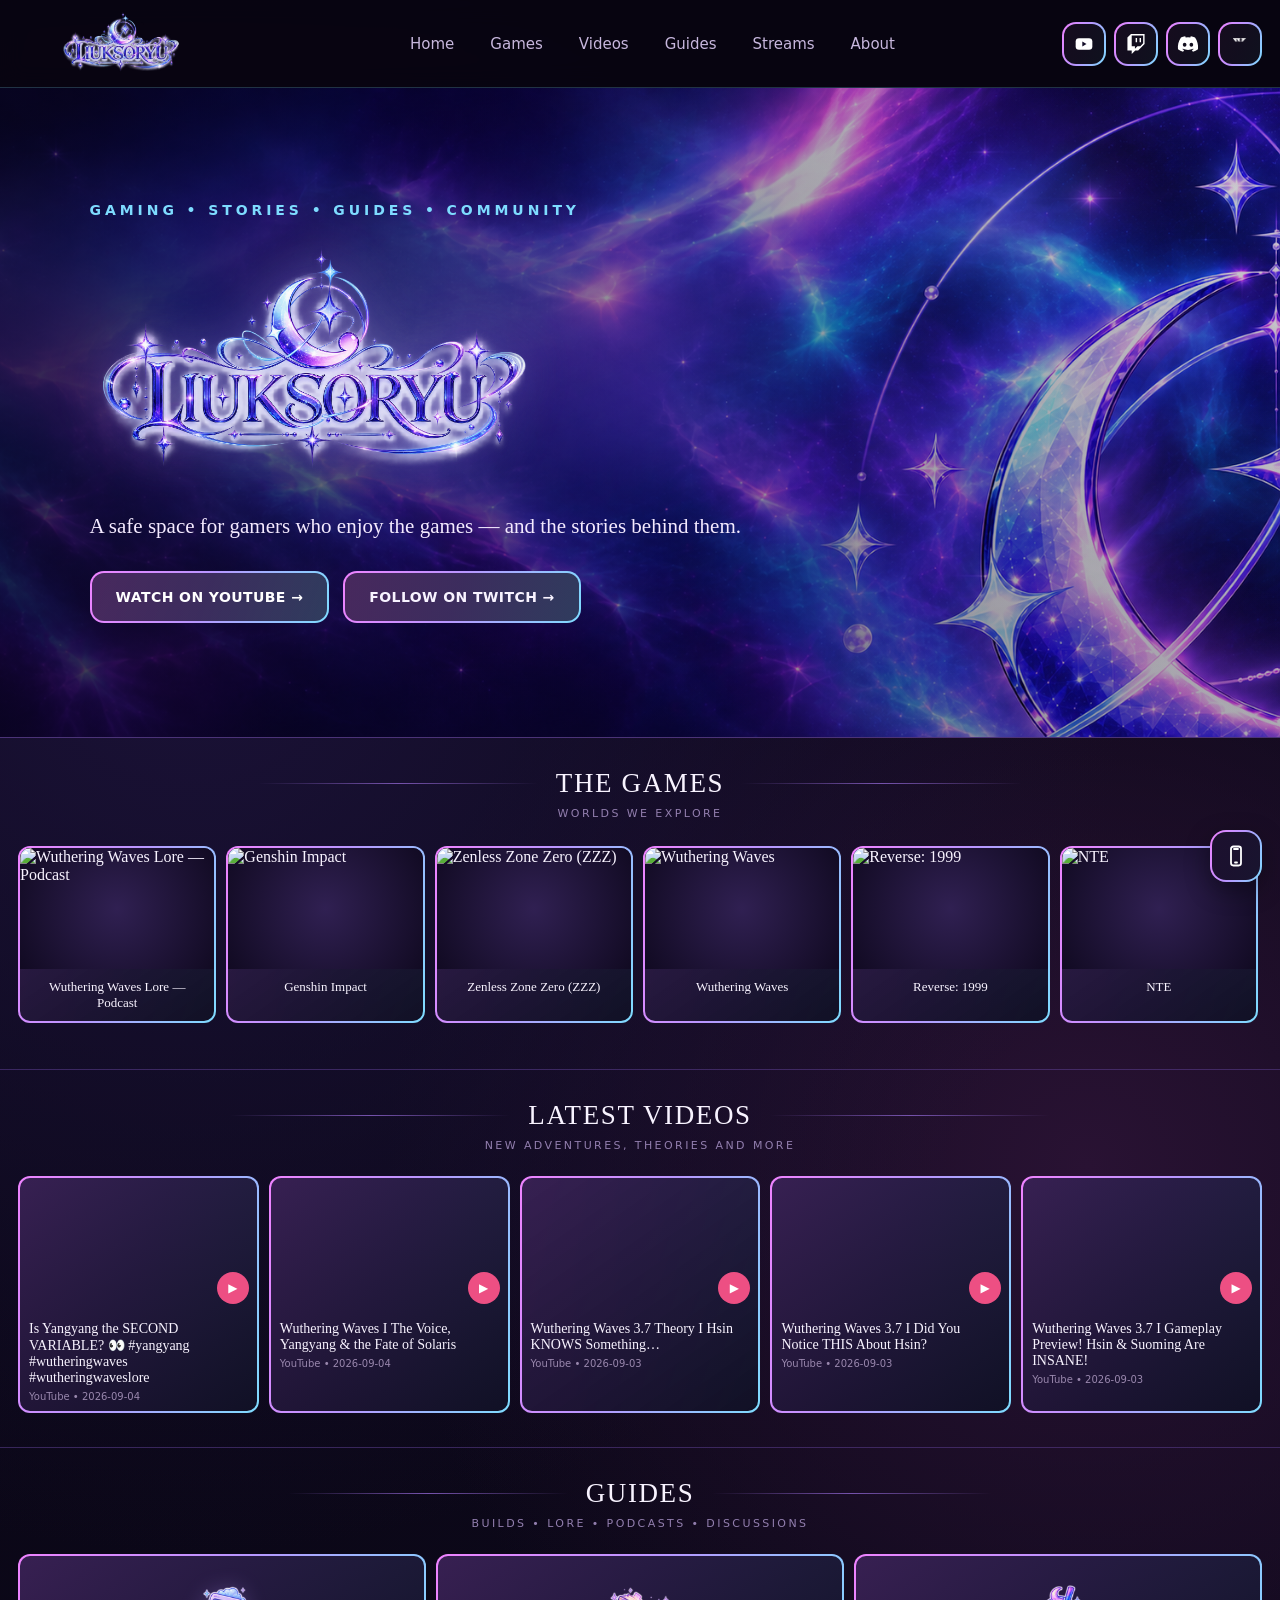
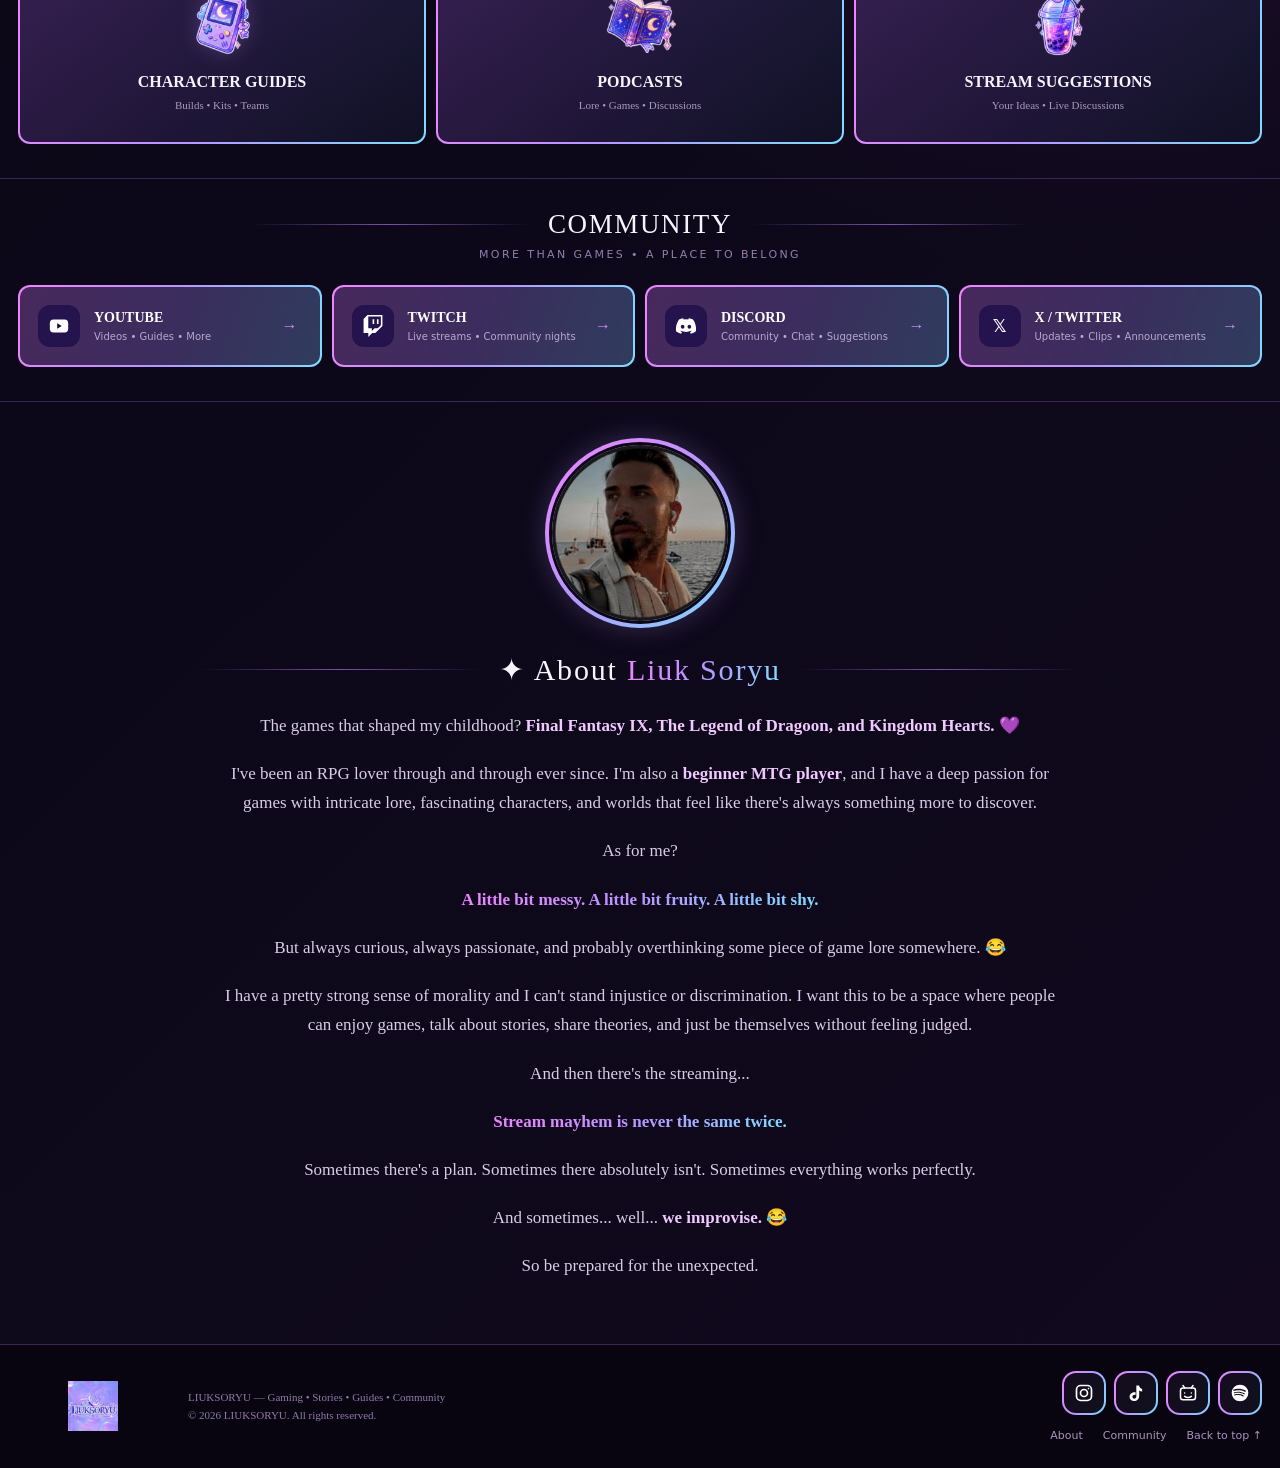
==== index.html @ 5a2317f4 "Tune branded X visual scale" ====
<!doctype html><html lang="en"><head><meta charset="utf-8"><meta name="viewport" content="width=device-width,initial-scale=1"><meta name="description" content="LIUKSORYU — Gacha games, stories, guides, theories, streams and community."><title>LIUKSORYU — Gaming • Stories • Guides • Community</title><style>:root{--bg:#090615;--panel:#130d28;--line:#5b3e91;--text:#f8f3ff;--muted:#b8a8d0;--pink:#ef83ff;--lav:#b896ff;--blue:#7edcff;--max:1460px}*{box-sizing:border-box}html{scroll-behavior:smooth}body{margin:0;background:radial-gradient(circle at 15% 20%,#1b1238 0,transparent 35%),radial-gradient(circle at 85% 38%,#291233 0,transparent 32%),linear-gradient(135deg,var(--bg),#0c0819 55%,#12091e);color:var(--text);font-family:Georgia,'Times New Roman',serif}a{color:inherit;text-decoration:none}.shell{width:min(calc(100% - 36px),var(--max));margin:auto}.topbar{height:88px;background:rgba(8,5,16,.94);border-bottom:1px solid rgba(126,220,255,.22);position:sticky;top:0;z-index:20;backdrop-filter:blur(12px)}.nav{height:88px;display:flex;align-items:center;gap:30px}.brand{display:flex;align-items:center;min-width:225px}.brand img{width:205px;height:68px;object-fit:contain;user-select:none;pointer-events:none}.links{display:flex;gap:36px;margin:auto;font:15px system-ui,sans-serif;color:#c7b7dd}.links a:hover{color:var(--pink)}.socials{display:flex;gap:8px}.social{width:44px;height:44px;border:1px solid #4b3378;border-radius:14px;display:grid;place-items:center;color:#fff}.social svg{width:20px;height:20px;display:block;overflow:visible}.social:hover{border-color:var(--pink);color:#fff}.hero{min-height:650px;background-image:url('Background.png');background-size:cover;background-position:center center;position:relative;display:flex;align-items:center;overflow:hidden;border-bottom:1px solid #4b3378}.hero:before{content:'';position:absolute;inset:0;background:linear-gradient(90deg,rgba(8,4,24,.70) 0%,rgba(8,4,24,.34) 48%,rgba(8,4,24,.08) 100%),linear-gradient(180deg,rgba(8,4,24,.10),rgba(8,4,24,.28));}.hero-content{position:relative;padding:72px 0;width:min(850px,100%);margin-left:7%;}.eyebrow{font:800 14px system-ui,sans-serif;letter-spacing:.28em;color:var(--blue);margin-bottom:24px}.hero-logo{width:min(700px,96%);height:auto;max-height:250px;object-fit:contain;object-position:left center;display:block;filter:drop-shadow(0 0 24px rgba(184,150,255,.35));margin-bottom:18px;user-select:none;pointer-events:none}.hero p{max-width:700px;color:#f4eaff;font-size:21px;line-height:1.55;margin:0 0 28px}.actions{display:flex;gap:14px;flex-wrap:wrap}.btn{padding:16px 24px;border:1px solid #67449a;border-radius:14px;background:rgba(25,15,48,.75);font:800 14px system-ui;letter-spacing:.03em;display:inline-flex;align-items:center;justify-content:center;gap:12px}.btn-icon{width:22px;height:22px;display:block;flex:0 0 22px}.btn.primary .btn-icon{color:#fff}.btn:hover{transform:translateY(-2px)}.btn.primary{background:linear-gradient(135deg,#f18aff,#a8a0ff);color:#160b22;border-color:transparent;box-shadow:0 12px 35px rgba(214,124,255,.22)}.section{padding:30px 0 34px;border-bottom:1px solid rgba(91,62,145,.55)}.section-title{display:flex;align-items:center;gap:18px;justify-content:center}.section-title h2{margin:0;font-size:27px;letter-spacing:.06em;font-weight:500}.rule{height:1px;flex:1;max-width:280px;background:linear-gradient(90deg,transparent,#7653ad,transparent)}.section-sub{text-align:center;margin:8px 0 24px;color:#927eae;font:11px system-ui;letter-spacing:.22em}.games{display:grid;grid-template-columns:repeat(6,1fr);gap:10px}.card{border:1px solid #543986;background:linear-gradient(145deg,rgba(30,18,58,.82),rgba(12,8,28,.92));border-radius:12px;overflow:hidden;transition:.2s}.card:hover{transform:translateY(-3px);border-color:#b56cff;box-shadow:0 12px 35px rgba(128,67,190,.2)}.image-slot{aspect-ratio:16/10;position:relative;background:radial-gradient(circle,#302052,#110a22);display:grid;place-items:center}.image-slot::after{content:'YOUR IMAGE';font:700 10px system-ui;letter-spacing:.18em;color:#806c9c}.image-slot.has-image::after{display:none}.image-slot img{width:100%;height:100%;object-fit:cover;display:block;position:absolute;inset:0}.game-name{padding:10px;text-align:center;font-size:13px;min-height:38px}.videos{display:grid;grid-template-columns:repeat(5,1fr);gap:10px}.video .image-slot{aspect-ratio:16/9}.video .image-slot::after{display:none!important;content:none!important}.play{position:absolute;z-index:2;right:8px;bottom:8px;width:32px;height:32px;border-radius:50%;background:#ed4f83;display:grid;place-items:center;font:12px system-ui;color:#fff}.video-info{padding:9px}.video-title{font-size:14px}.video-meta{color:#9987ad;font:10px system-ui;margin-top:5px}.guides{display:grid;grid-template-columns:repeat(3,minmax(0,1fr));gap:10px}.guide .image-slot{aspect-ratio:1.7}.guide-overlay{padding:18px;text-align:center}.guide{min-height:190px;display:flex;align-items:stretch}.guide .image-slot{display:none}.guide-overlay{width:100%;padding:28px 20px;display:flex;flex-direction:column;align-items:center;justify-content:center;text-align:center}.guide-icon{font-size:30px;line-height:1;color:var(--lav);margin-bottom:10px}.guide-overlay h3{font-size:16px;margin:0 0 8px}.guide-overlay p{color:#b8a8d0;font-size:11px;line-height:1.45;margin:0}.guide-icon{font-size:25px;color:var(--lav)}.guide-overlay h3{font-size:16px;margin:7px 0}.guide-overlay p{color:#a999bc;font-size:11px;margin:0}.community{display:grid;grid-template-columns:repeat(4,1fr);gap:10px}.community-card{padding:18px;display:grid;grid-template-columns:44px 1fr 20px;align-items:center;gap:12px}.community-icon{width:42px;height:42px;border-radius:12px;display:grid;place-items:center;background:#24134c;color:#fff;font:700 17px system-ui}.community-icon svg{width:22px;height:22px;display:block}.community-card h3{margin:0;font-size:14px}.community-card p{margin:5px 0 0;color:#9f8caf;font:10px system-ui}.community-arrow{color:#d58bff}.footer{padding:26px 0;background:#080511}.footer-inner{display:flex;justify-content:space-between;align-items:center}.footer-brand{display:flex;align-items:center;gap:20px}.footer-brand img{width:150px;height:50px;object-fit:contain;user-select:none;pointer-events:none}.footer-copy{color:#8f7ba9;font-size:11px;line-height:1.7}.footer-links{display:flex;gap:20px;color:#a993bd;font:11px system-ui}@media(max-width:900px){.games{grid-template-columns:repeat(3,1fr)}.videos{grid-template-columns:repeat(2,1fr)}.guides,.community{grid-template-columns:repeat(2,1fr)}.links{gap:15px}}@media(max-width:600px){.shell{width:calc(100% - 22px)}.topbar,.nav{height:64px}.brand{min-width:0}.brand img{width:125px}.links{display:none}.social{width:38px;height:38px}.hero{min-height:560px;background-position:center center}.hero-content{padding:50px 0;margin-left:0}.hero p{font-size:16px}.hero-logo{width:100%;height:135px}.games{grid-template-columns:repeat(2,1fr)}.videos{grid-template-columns:1fr}.guides,.community{grid-template-columns:1fr}.section-title h2{font-size:20px}.footer-inner,.footer-brand{align-items:flex-start;flex-direction:column}.footer-links{flex-wrap:wrap}}
.card{border:2px solid transparent;background:linear-gradient(145deg,rgba(30,18,58,.88),rgba(12,8,28,.96)) padding-box,linear-gradient(110deg,#ef83ff 0%,#b896ff 48%,#7edcff 100%) border-box}.card:hover{border-color:transparent;background:linear-gradient(145deg,rgba(43,23,76,.96),rgba(18,10,40,.98)) padding-box,linear-gradient(110deg,#ef83ff 0%,#c39cff 48%,#8de5ff 100%) border-box;box-shadow:0 0 18px rgba(239,131,255,.28),0 0 38px rgba(126,220,255,.16),0 14px 38px rgba(128,67,190,.25)}.btn{border:2px solid transparent;background:linear-gradient(rgba(25,15,48,.78),rgba(25,15,48,.78)) padding-box,linear-gradient(110deg,#ef83ff 0%,#b896ff 48%,#7edcff 100%) border-box}.btn:hover{border-color:transparent;background:linear-gradient(110deg,#ef83ff 0%,#b896ff 48%,#7edcff 100%) padding-box,linear-gradient(110deg,#ef83ff 0%,#b896ff 48%,#7edcff 100%) border-box;box-shadow:0 0 20px rgba(239,131,255,.35),0 0 42px rgba(126,220,255,.18);color:#160b22}.btn:not(.primary):hover .btn-icon{color:#fff}.btn.primary{border:2px solid transparent;background:linear-gradient(110deg,#f18aff 0%,#a8a0ff 55%,#8bdcff 100%) padding-box,linear-gradient(110deg,#ef83ff 0%,#b896ff 48%,#7edcff 100%) border-box}.btn.primary:hover{background:linear-gradient(110deg,#f49aff 0%,#b7adff 55%,#9be5ff 100%) padding-box,linear-gradient(110deg,#ef83ff 0%,#b896ff 48%,#7edcff 100%) border-box;box-shadow:0 0 22px rgba(239,131,255,.42),0 0 46px rgba(126,220,255,.2),0 12px 35px rgba(214,124,255,.3)}.social{border:2px solid transparent;background:linear-gradient(rgba(8,5,16,.94),rgba(8,5,16,.94)) padding-box,linear-gradient(110deg,#ef83ff 0%,#b896ff 48%,#7edcff 100%) border-box}.social:hover{border-color:transparent;background:linear-gradient(rgba(25,15,48,.96),rgba(25,15,48,.96)) padding-box,linear-gradient(110deg,#ef83ff 0%,#b896ff 48%,#7edcff 100%) border-box;box-shadow:0 0 16px rgba(239,131,255,.3),0 0 30px rgba(126,220,255,.12);color:#fff}.community-card{border:2px solid transparent;background:linear-gradient(110deg,#f18aff 0%,#a8a0ff 55%,#8bdcff 100%) padding-box,linear-gradient(110deg,#ef83ff 0%,#b896ff 48%,#7edcff 100%) border-box;color:#160b22}.community-card .community-icon{background:rgba(45,18,75,.94);color:#fff}.community-card .community-arrow{color:#160b22}.community-card:hover{border-color:transparent;background:linear-gradient(110deg,#f49aff 0%,#b7adff 55%,#9be5ff 100%) padding-box,linear-gradient(110deg,#ef83ff 0%,#b896ff 48%,#7edcff 100%) border-box;color:#160b22;box-shadow:0 0 22px rgba(239,131,255,.42),0 0 46px rgba(126,220,255,.2),0 12px 35px rgba(214,124,255,.3)}.community-card:hover .community-icon{color:#fff}.community-card h3{color:#160b22}.community-card p{color:#392653}.community-card .community-arrow{color:#160b22}.btn.primary{background:linear-gradient(rgba(25,15,48,.78),rgba(25,15,48,.78)) padding-box,linear-gradient(110deg,#ef83ff 0%,#b896ff 48%,#7edcff 100%) border-box;color:#fff;box-shadow:none}.btn.primary:hover{background:linear-gradient(110deg,#ef83ff 0%,#b896ff 48%,#7edcff 100%) padding-box,linear-gradient(110deg,#ef83ff 0%,#b896ff 48%,#7edcff 100%) border-box;color:#160b22;box-shadow:0 0 22px rgba(239,131,255,.42),0 0 46px rgba(126,220,255,.2),0 12px 35px rgba(214,124,255,.3)}.btn.primary:hover .btn-icon{color:#fff}.community-card{border:2px solid transparent;background:linear-gradient(rgba(25,15,48,.78),rgba(25,15,48,.78)) padding-box,linear-gradient(110deg,#ef83ff 0%,#b896ff 48%,#7edcff 100%) border-box;color:#fff}.community-card .community-icon{background:#24134c;color:#fff}.community-card h3{color:#fff}.community-card p{color:#b8a8d0}.community-card .community-arrow{color:#d58bff}.community-card:hover{border-color:transparent;background:linear-gradient(110deg,#ef83ff 0%,#b896ff 48%,#7edcff 100%) padding-box,linear-gradient(110deg,#ef83ff 0%,#b896ff 48%,#7edcff 100%) border-box;color:#160b22;box-shadow:0 0 22px rgba(239,131,255,.42),0 0 46px rgba(126,220,255,.2),0 12px 35px rgba(214,124,255,.3)}.community-card:hover h3{color:#160b22}.community-card:hover p{color:#392653}.community-card:hover .community-arrow{color:#160b22}.community-card:hover .community-icon{color:#fff}.games{display:flex;gap:10px;overflow-x:auto;overflow-y:hidden;scroll-snap-type:x mandatory;scroll-behavior:smooth;padding:2px 2px 12px;-webkit-overflow-scrolling:touch;scrollbar-width:thin;scrollbar-color:#7653ad transparent}.games::-webkit-scrollbar{height:7px}.games::-webkit-scrollbar-track{background:transparent}.games::-webkit-scrollbar-thumb{background:linear-gradient(90deg,#ef83ff,#b896ff,#7edcff);border-radius:99px}.games .card{flex:0 0 calc((100% - 50px)/6);min-width:180px;scroll-snap-align:start}.games .card .image-slot{aspect-ratio:16/10}.games .game-name{font-weight:500}@media(max-width:900px){.games .card{flex-basis:calc((100% - 20px)/3);min-width:170px}}@media(max-width:600px){html{scroll-padding-top:70px}body{overflow-x:hidden;-webkit-text-size-adjust:100%}.shell{width:calc(100% - 22px)}.topbar,.nav{height:64px}.brand img{width:108px;height:52px}.header-socials{gap:5px}.header-social{width:36px;height:36px;flex-basis:36px;border-radius:11px}.header-social svg{width:18px;height:18px}.footer-inner{flex-direction:column;align-items:center;gap:18px}.footer-right{width:100%;align-items:center}.footer-socials{justify-content:center;gap:7px}.footer-social{width:42px;height:42px;flex-basis:42px}.footer-links{justify-content:center;flex-wrap:wrap}.guide-card-icon-img{width:64px;height:64px}.hero{min-height:590px}.hero-content{width:100%;padding:54px 0 46px;margin-left:0;text-align:center}.hero-logo{width:100%;max-height:150px;object-position:center;margin:0 auto 16px}.hero p{font-size:16px}.actions{display:grid;grid-template-columns:1fr;gap:10px;width:100%}.btn{width:100%;min-height:52px;padding:14px 18px}.videos{grid-template-columns:1fr}.guides,.community{grid-template-columns:1fr;gap:12px}.games .card{flex:0 0 78%;min-width:0}.section{padding:26px 0 30px}.section-title h2{font-size:20px;white-space:nowrap}.section-sub{font-size:9px;letter-spacing:.18em}.footer-brand img{width:130px;height:44px}.footer-socials{overflow-x:auto;scrollbar-width:none;width:100%;padding:2px 8px 6px}.footer-socials::-webkit-scrollbar{display:none}.community-card{min-height:76px;padding:14px}.game-name{padding:9px}.video-title{font-size:14px;line-height:1.35}.about-copy{font-size:16px;line-height:1.65}.about-section{padding-top:34px}}@media(max-width:360px){.brand img{width:96px}.header-social{width:34px;height:34px}.header-social svg{width:17px;height:17px}.hero-logo{max-height:132px}.hero p{font-size:15px}.section-title h2{font-size:18px}.rule{max-width:48px}.games .card{flex-basis:84%}}@media(any-pointer:coarse){.btn,.header-social,.footer-social,.community-card,.games .card,.video,.guide{min-height:48px}}.about-portrait{width:190px;height:190px;margin:0 auto 24px;border-radius:50%;padding:4px;background:linear-gradient(135deg,#ef83ff,#b896ff,#7edcff);box-shadow:0 0 28px rgba(184,150,255,.24)}.about-portrait img{width:100%;height:100%;display:block;object-fit:cover;border-radius:50%;border:3px solid #0b0716}.about-section .section-title h2{font-size:30px}.about-section .section-title h2 span{background:linear-gradient(110deg,#ef83ff,#b896ff,#7edcff);-webkit-background-clip:text;background-clip:text;color:transparent}.about-wrap{max-width:980px;margin:0 auto;text-align:center}.about-section{padding-top:36px;padding-bottom:44px}.about-copy{max-width:850px;margin:24px auto 0;color:#d9cde8;font-size:17px;line-height:1.72}.about-copy p{margin:0 0 19px}.about-copy strong{color:#f0c9ff}.about-copy p:nth-child(4) strong,.about-copy p:nth-child(8) strong{background:linear-gradient(110deg,#ef83ff,#b896ff,#7edcff);-webkit-background-clip:text;background-clip:text;color:transparent}.footer-right{display:flex;flex-direction:column;align-items:flex-end;gap:14px;min-width:0}.footer-socials{display:flex;gap:8px;align-items:center;justify-content:flex-end;min-width:0}.footer-social{width:44px;height:44px;border:2px solid transparent;border-radius:14px;display:grid;place-items:center;color:#fff;background:linear-gradient(rgba(8,5,16,.94),rgba(8,5,16,.94)) padding-box,linear-gradient(110deg,#ef83ff,#b896ff,#7edcff) border-box;flex:0 0 44px}.footer-social svg{width:20px;height:20px;display:block}.guide-card-icon-img{width:72px;height:72px;object-fit:contain;display:block;margin:0 auto 10px;filter:drop-shadow(0 0 10px rgba(184,150,255,.24))}.guide-overlay .guide-card-icon-img{flex:0 0 auto}.about-section .about-portrait img{content:url('Profile.jpg')}.footer-brand img{content:url('profilediscordcommunity.png')}</style><style id="liuksoryu-mobile-preview-lock">/* LIUKSORYU-MOBILE-PREVIEW-LOCKED */#mobilePreviewToggle{position:fixed;right:18px;bottom:18px;width:52px;height:52px;z-index:2147483646;border:2px solid transparent;border-radius:16px;display:grid;place-items:center;color:#fff;cursor:pointer;background:linear-gradient(rgba(20,12,38,.96),rgba(20,12,38,.96)) padding-box,linear-gradient(110deg,#ef83ff,#b896ff,#7edcff) border-box;box-shadow:0 8px 24px rgba(0,0,0,.35)}#mobilePreviewToggle svg{width:24px;height:24px;display:block;pointer-events:none}#mobilePreviewOverlay{position:fixed;inset:0;z-index:2147483645;display:none;align-items:center;justify-content:center;padding:14px;background:rgba(4,2,12,.8);backdrop-filter:blur(8px)}body.mobile-preview-open{overflow:hidden}body.mobile-preview-open #mobilePreviewOverlay{display:flex}#mobilePreviewDevice{width:min(390px,calc(100vw - 28px));height:min(844px,calc(100vh - 28px));border:7px solid #171022;border-radius:30px;background:#000;box-shadow:0 0 0 2px #6f4b9e,0 25px 80px rgba(0,0,0,.65);overflow:hidden;position:relative}#mobilePreviewLabel{position:absolute;top:0;left:0;right:0;height:30px;z-index:3;background:rgba(12,7,24,.96);color:#d9c7ec;text-align:center;font:700 9px/30px system-ui,sans-serif;letter-spacing:.14em;pointer-events:none}#mobilePreviewFrame{position:absolute;left:0;top:30px;width:100%;height:calc(100% - 30px);border:0;background:#090615}#mobilePreviewClose{position:absolute;top:3px;left:6px;z-index:5;width:24px;height:24px;padding:0;border:0;border-radius:6px;background:rgba(255,255,255,.08);color:#fff;display:grid;place-items:center;font:700 18px/24px system-ui,sans-serif;cursor:pointer}#mobilePreviewClose:hover{background:rgba(239,131,255,.85);color:#160b22}body.mobile-preview-embedded #mobilePreviewToggle,body.mobile-preview-embedded #mobilePreviewOverlay{display:none!important}@media(max-width:600px){#mobilePreviewOverlay{padding:8px}#mobilePreviewDevice{width:calc(100vw - 16px);height:calc(100vh - 16px);border-width:6px;border-radius:24px}#mobilePreviewLabel{height:28px;line-height:28px;padding-left:34px}#mobilePreviewFrame{top:28px;height:calc(100% - 28px)}}</style><style id="liuksoryu-final-social-render-lock">#liuksoryu-final-social-render-lock{display:none}.socials .social{display:grid!important;visibility:visible!important;opacity:1!important;place-items:center!important;overflow:visible!important;width:44px!important;height:44px!important;flex:0 0 44px!important;color:#fff!important}.socials .social svg{display:block!important;visibility:visible!important;opacity:1!important;overflow:visible!important;flex:none!important;fill:currentColor!important}.socials .social[aria-label="Discord"] svg{width:22px!important;height:22px!important}.socials .social[aria-label="Discord"] svg path{fill:currentColor!important;stroke:none!important}.socials .social[aria-label="X"] svg{width:21px!important;height:21px!important}.socials .social[aria-label="X"] .liuksoryu-header-x-asset{width:15px!important;height:15px!important;display:block!important;object-fit:contain!important;flex:none!important;max-width:15px!important;max-height:15px!important}.socials .social[aria-label="X"] svg path{fill:currentColor!important;stroke:none!important}@media(max-width:900px){.socials .social{display:grid!important}.socials .social[aria-label="X"]{display:grid!important}}@media(max-width:600px){.socials{gap:5px!important}.socials .social{width:36px!important;height:36px!important;flex-basis:36px!important;border-radius:11px!important}.socials .social[aria-label="Discord"] svg{width:19px!important;height:19px!important}.socials .social[aria-label="X"] svg{width:18px!important;height:18px!important}.socials .social[aria-label="X"] .liuksoryu-header-x-asset{width:13px!important;height:13px!important;display:block!important;object-fit:contain!important;flex:none!important;max-width:13px!important;max-height:13px!important}}</style></head><body oncontextmenu="return false"><header class="topbar"><div class="shell nav"><a class="brand" href="#top"><img src="LOGO.png" alt="LIUKSORYU" draggable="false"></a><nav class="links"><a href="#top">Home</a><a href="#games">Games</a><a href="#videos">Videos</a><a href="#guides">Guides</a><a href="#community">Streams</a><a href="#about">About</a></nav><div class="socials"><a class="social" href="https://youtube.com/@liuksoryu" target="_blank" rel="noopener" aria-label="YouTube"><svg viewBox="0 0 24 24" aria-hidden="true"><rect x="2" y="5" width="20" height="14" rx="4" fill="#fff"/><path d="M10 9l5 3-5 3V9z" fill="#130d28"/></svg></a><a class="social" href="https://www.twitch.tv/liuksoryu" target="_blank" rel="noopener" aria-label="Twitch"><svg viewBox="0 0 24 24" aria-hidden="true"><path d="M11.571 4.714h1.715v5.143H11.57zm4.715 0H18v5.143h-1.714zM6 0L1.714 4.286v15.428h5.143V24l4.286-4.286h3.428L22.286 12V0zm14.571 11.143l-3.428 3.428h-3.429l-3 3v-3H6.857V1.714h13.714Z" fill="currentColor"/></svg></a><a class="social" href="https://discord.gg/DwHKtRMX2g" target="_blank" rel="noopener" aria-label="Discord"><svg viewBox="0 0 640 512" aria-hidden="true" fill="currentColor"><path d="M524.531,69.836a1.5,1.5,0,0,0-.764-.7A485.065,485.065,0,0,0,404.081,32.03a1.816,1.816,0,0,0-1.923.91,337.461,337.461,0,0,0-14.9,30.6,447.848,447.848,0,0,0-134.426,0,309.541,309.541,0,0,0-15.135-30.6,1.89,1.89,0,0,0-1.924-.91A483.689,483.689,0,0,0,116.085,69.137a1.712,1.712,0,0,0-.788.676C39.068,183.651,18.186,294.69,28.43,404.354a2.016,2.016,0,0,0,.765,1.375A487.666,487.666,0,0,0,176.02,479.918a1.9,1.9,0,0,0,2.063-.676A348.2,348.2,0,0,0,208.12,430.4a1.86,1.86,0,0,0-1.019-2.588,321.173,321.173,0,0,1-45.868-21.853,1.885,1.885,0,0,1-.185-3.126c3.082-2.309,6.166-4.711,9.109-7.137a1.819,1.819,0,0,1,1.9-.256c96.229,43.917,200.41,43.917,295.5,0a1.812,1.812,0,0,1,1.924.233c2.944,2.426,6.027,4.851,9.132,7.16a1.884,1.884,0,0,1-.162,3.126,301.407,301.407,0,0,1-45.89,21.83,1.875,1.875,0,0,0-1,2.611,391.055,391.055,0,0,0,30.014,48.815,1.864,1.864,0,0,0,2.063.7A486.048,486.048,0,0,0,610.7,405.729a1.882,1.882,0,0,0,.765-1.352C623.729,277.594,590.933,167.465,524.531,69.836ZM222.491,337.58c-28.972,0-52.844-26.587-52.844-59.239S193.056,219.1,222.491,219.1c29.665,0,53.306,26.82,52.843,59.239C275.334,310.993,251.924,337.58,222.491,337.58Zm195.38,0c-28.971,0-52.843-26.587-52.843-59.239S388.437,219.1,417.871,219.1c29.667,0,53.307,26.82,52.844,59.239C470.715,310.993,447.538,337.58,417.871,337.58Z"/></svg></a><a class="social" href="https://x.com/LiukSoryu" target="_blank" rel="noopener" aria-label="X"><img class="liuksoryu-header-x-asset" src="x-icon-liuksoryu.png" alt="X" draggable="false"></a></div></div></header><main id="top"><section class="hero"><div class="shell hero-content"><div class="eyebrow">GAMING • STORIES • GUIDES • COMMUNITY</div><img class="hero-logo" src="LOGO.png" alt="LIUKSORYU" draggable="false"><p>A safe space for gamers who enjoy the games — and the stories behind them.</p><div class="actions"><a class="btn primary" href="https://youtube.com/@liuksoryu" target="_blank" rel="noopener"><span>WATCH ON YOUTUBE →</span></a><a class="btn" href="https://www.twitch.tv/liuksoryu" target="_blank" rel="noopener"><span>FOLLOW ON TWITCH →</span></a></div></div></section><section class="section" id="games"><div class="shell"><div class="section-title"><span class="rule"></span><h2>THE GAMES</h2><span class="rule"></span></div><div class="section-sub">WORLDS WE EXPLORE</div><div class="games"><a class="card game-card" href="https://youtube.com/playlist?list=PLSjzzcfb3AwA" target="_blank" rel="noopener"><div class="image-slot has-image"><img src="https://i.ytimg.com/vi/buaKyKTyHcs/hqdefault.jpg" alt="Wuthering Waves Lore — Podcast" loading="lazy"></div><div class="game-name">Wuthering Waves Lore — Podcast</div></a><a class="card game-card" href="https://youtube.com/playlist?list=PL3gT64ipuP2Q4oL7gny6-uQTKGX6vrA9h" target="_blank" rel="noopener"><div class="image-slot has-image"><img src="https://i.ytimg.com/vi/e9zxQj__UNQ/hqdefault.jpg" alt="Genshin Impact" loading="lazy"></div><div class="game-name">Genshin Impact</div></a><a class="card game-card" href="https://youtube.com/playlist?list=PL3gT64ipuP2TJ-7CqMaOkUabLrfCJ112_" target="_blank" rel="noopener"><div class="image-slot has-image"><img src="https://i.ytimg.com/vi/bbF8ns-IEn8/hqdefault.jpg" alt="Zenless Zone Zero (ZZZ)" loading="lazy"></div><div class="game-name">Zenless Zone Zero (ZZZ)</div></a><a class="card game-card" href="https://youtube.com/playlist?list=PLBU_IiYBDS9c" target="_blank" rel="noopener"><div class="image-slot has-image"><img src="https://i.ytimg.com/vi/buaKyKTyHcs/hqdefault.jpg" alt="Wuthering Waves" loading="lazy"></div><div class="game-name">Wuthering Waves</div></a><a class="card game-card" href="https://youtube.com/playlist?list=PL3gT64ipuP2S-_KTvJ0oJDdQIDpuDGAwq" target="_blank" rel="noopener"><div class="image-slot has-image"><img src="https://i.ytimg.com/vi/KXiaRsn7OdE/hqdefault.jpg" alt="Reverse: 1999" loading="lazy"></div><div class="game-name">Reverse: 1999</div></a><a class="card game-card" href="https://youtube.com/playlist?list=PLRiUfBOoP20M" target="_blank" rel="noopener"><div class="image-slot has-image"><img src="https://i.ytimg.com/vi/DL7o0Tpr-g8/hqdefault.jpg" alt="NTE" loading="lazy"></div><div class="game-name">NTE</div></a><a class="card game-card" href="https://youtube.com/playlist?list=PLHqebmkOvcn4" target="_blank" rel="noopener"><div class="image-slot has-image"><img src="https://i.ytimg.com/vi/oruzenZEnco/hqdefault.jpg" alt="Chaos Zero Nightmare" loading="lazy"></div><div class="game-name">Chaos Zero Nightmare</div></a><a class="card game-card" href="https://youtube.com/playlist?list=PLNf6kMa6gAa8" target="_blank" rel="noopener"><div class="image-slot has-image"><img src="https://i.ytimg.com/vi/7Zz461qlnbs/hqdefault.jpg" alt="Arknights: Endfield" loading="lazy"></div><div class="game-name">Arknights: Endfield</div></a><a class="card game-card" href="https://youtube.com/playlist?list=PLH_i2bw4m1HI" target="_blank" rel="noopener"><div class="image-slot has-image"><img src="https://i.ytimg.com/vi/3K3PF7XmgOU/hqdefault.jpg" alt="Honkai Star Rail" loading="lazy"></div><div class="game-name">Honkai Star Rail</div></a><a class="card game-card" href="#"><div class="image-slot has-image"><img src="profilediscordcommunity.png" alt="LIUKSORYU community" loading="lazy"></div><div class="game-name">And More To Come…</div></a></div></div></section><section class="section" id="videos"><div class="shell"><div class="section-title"><span class="rule"></span><h2>LATEST VIDEOS</h2><span class="rule"></span></div><div class="section-sub">NEW ADVENTURES, THEORIES AND MORE</div><div class="videos"><a class="card video" data-video-card href="#" target="_blank" rel="noopener"><div class="image-slot"><span class="play">▶</span></div><div class="video-info"><div class="video-title">Loading latest video…</div><div class="video-meta">YouTube</div></div></a><a class="card video" data-video-card href="#" target="_blank" rel="noopener"><div class="image-slot"><span class="play">▶</span></div><div class="video-info"><div class="video-title">Loading latest video…</div><div class="video-meta">YouTube</div></div></a><a class="card video" data-video-card href="#" target="_blank" rel="noopener"><div class="image-slot"><span class="play">▶</span></div><div class="video-info"><div class="video-title">Loading latest video…</div><div class="video-meta">YouTube</div></div></a><a class="card video" data-video-card href="#" target="_blank" rel="noopener"><div class="image-slot"><span class="play">▶</span></div><div class="video-info"><div class="video-title">Loading latest video…</div><div class="video-meta">YouTube</div></div></a><a class="card video" data-video-card href="#" target="_blank" rel="noopener"><div class="image-slot"><span class="play">▶</span></div><div class="video-info"><div class="video-title">Loading latest video…</div><div class="video-meta">YouTube</div></div></a></div></div></section><section class="section" id="guides"><div class="shell"><div class="section-title"><span class="rule"></span><h2>GUIDES</h2><span class="rule"></span></div><div class="section-sub">BUILDS • LORE • PODCASTS • DISCUSSIONS</div><div class="guides"><a class="card guide" href="character-guides.html"><div class="guide-overlay"><img class="guide-card-icon-img" src="GuidesLiuksoryu.png" alt="LIUKSORYU Guides"><h3>CHARACTER GUIDES</h3><p>Builds • Kits • Teams</p></div></a><a class="card guide" href="podcasts.html"><div class="guide-overlay"><div class="guide-icon"><img src="Lore.png" alt="Lore podcast artwork" style="width:72px;height:72px;object-fit:contain;display:block"></div><h3>PODCASTS</h3><p>Lore • Games • Discussions</p></div></a><a class="card guide" href="stream-suggestions.html"><div class="guide-overlay"><div class="guide-icon"><img src="bobas friends.png" alt="Boba's Friends artwork" style="width:72px;height:72px;object-fit:contain;display:block"></div><h3>STREAM SUGGESTIONS</h3><p>Your Ideas • Live Discussions</p></div></a></div></div></section><section class="section" id="community"><div class="shell"><div class="section-title"><span class="rule"></span><h2>COMMUNITY</h2><span class="rule"></span></div><div class="section-sub">MORE THAN GAMES • A PLACE TO BELONG</div><div class="community"><a class="card community-card" href="https://youtube.com/@liuksoryu" target="_blank" rel="noopener"><div class="community-icon"><svg viewBox="0 0 24 24" aria-hidden="true"><rect x="2" y="5" width="20" height="14" rx="4" fill="currentColor"/><path d="M10 9l5 3-5 3V9z" fill="#130d28"/></svg></div><div><h3>YOUTUBE</h3><p>Videos • Guides • More</p></div><div class="community-arrow">→</div></a><a class="card community-card" href="https://www.twitch.tv/liuksoryu" target="_blank" rel="noopener"><div class="community-icon"><svg viewBox="0 0 24 24" aria-hidden="true" fill="currentColor"><path d="M11.571 4.714h1.715v5.143H11.57zm4.715 0H18v5.143h-1.714zM6 0L1.714 4.286v15.428h5.143V24l4.286-4.286h3.428L22.286 12V0zm14.571 11.143l-3.428 3.428h-3.429l-3 3v-3H6.857V1.714h13.714Z"/></svg></div><div><h3>TWITCH</h3><p>Live streams • Community nights</p></div><div class="community-arrow">→</div></a><a class="card community-card" href="https://discord.gg/DwHKtRMX2g" target="_blank" rel="noopener"><div class="community-icon"><svg viewBox="0 0 640 512" aria-hidden="true" fill="currentColor"><path d="M524.531,69.836a1.5,1.5,0,0,0-.764-.7A485.065,485.065,0,0,0,404.081,32.03a1.816,1.816,0,0,0-1.923.91,337.461,337.461,0,0,0-14.9,30.6,447.848,447.848,0,0,0-134.426,0,309.541,309.541,0,0,0-15.135-30.6,1.89,1.89,0,0,0-1.924-.91A483.689,483.689,0,0,0,116.085,69.137a1.712,1.712,0,0,0-.788.676C39.068,183.651,18.186,294.69,28.43,404.354a2.016,2.016,0,0,0,.765,1.375A487.666,487.666,0,0,0,176.02,479.918a1.9,1.9,0,0,0,2.063-.676A348.2,348.2,0,0,0,208.12,430.4a1.86,1.86,0,0,0-1.019-2.588,321.173,321.173,0,0,1-45.868-21.853,1.885,1.885,0,0,1-.185-3.126c3.082-2.309,6.166-4.711,9.109-7.137a1.819,1.819,0,0,1,1.9-.256c96.229,43.917,200.41,43.917,295.5,0a1.812,1.812,0,0,1,1.924.233c2.944,2.426,6.027,4.851,9.132,7.16a1.884,1.884,0,0,1-.162,3.126,301.407,301.407,0,0,1-45.89,21.83,1.875,1.875,0,0,0-1,2.611,391.055,391.055,0,0,0,30.014,48.815,1.864,1.864,0,0,0,2.063.7A486.048,486.048,0,0,0,610.7,405.729a1.882,1.882,0,0,0,.765-1.352C623.729,277.594,590.933,167.465,524.531,69.836ZM222.491,337.58c-28.972,0-52.844-26.587-52.844-59.239S193.056,219.1,222.491,219.1c29.665,0,53.306,26.82,52.843,59.239C275.334,310.993,251.924,337.58,222.491,337.58Zm195.38,0c-28.971,0-52.843-26.587-52.843-59.239S388.437,219.1,417.871,219.1c29.667,0,53.307,26.82,52.844,59.239C470.715,310.993,447.538,337.58,417.871,337.58Z"/></svg></div><div><h3>DISCORD</h3><p>Community • Chat • Suggestions</p></div><div class="community-arrow">→</div></a><a class="card community-card" href="https://x.com/LiukSoryu" target="_blank" rel="noopener"><div class="community-icon">𝕏</div><div><h3>X / TWITTER</h3><p>Updates • Clips • Announcements</p></div><div class="community-arrow">→</div></a></div></div></section><section class="section about-section" id="about"><div class="shell"><div class="about-wrap"><div class="about-portrait"><img src="Profile.jpg" alt="Liuk Soryu"></div><div class="section-title"><span class="rule"></span><h2>✦ About <span>Liuk Soryu</span></h2><span class="rule"></span></div><div class="about-copy"><p>The games that shaped my childhood? <strong>Final Fantasy IX, The Legend of Dragoon, and Kingdom Hearts.</strong> 💜</p><p>I've been an RPG lover through and through ever since. I'm also a <strong>beginner MTG player</strong>, and I have a deep passion for games with intricate lore, fascinating characters, and worlds that feel like there's always something more to discover.</p><p>As for me?</p><p><strong>A little bit messy. A little bit fruity. A little bit shy.</strong></p><p>But always curious, always passionate, and probably overthinking some piece of game lore somewhere. 😂</p><p>I have a pretty strong sense of morality and I can't stand injustice or discrimination. I want this to be a space where people can enjoy games, talk about stories, share theories, and just be themselves without feeling judged.</p><p>And then there's the streaming...</p><p><strong>Stream mayhem is never the same twice.</strong></p><p>Sometimes there's a plan. Sometimes there absolutely isn't. Sometimes everything works perfectly.</p><p>And sometimes... well... <strong>we improvise.</strong> 😂</p><p>So be prepared for the unexpected.</p></div></div></div></section></main><footer class="footer"><div class="shell footer-inner"><div class="footer-brand"><img src="profilediscordcommunity.png" alt="LIUKSORYU" draggable="false"><div class="footer-copy">LIUKSORYU — Gaming • Stories • Guides • Community<br>© 2026 LIUKSORYU. All rights reserved.</div></div><div class="footer-right"><div class="footer-socials"><a class="footer-social" href="https://www.instagram.com/liuksoryu/" target="_blank" rel="noopener" aria-label="Instagram"><svg viewBox="0 0 24 24" aria-hidden="true" fill="none" stroke="currentColor" stroke-width="2"><rect x="3" y="3" width="18" height="18" rx="5"/><circle cx="12" cy="12" r="4.2"/><circle cx="17.4" cy="6.7" r="1" fill="currentColor" stroke="none"/></svg></a><a class="footer-social" href="https://www.tiktok.com/@liuk.soryu?lang=en" target="_blank" rel="noopener" aria-label="TikTok"><svg viewBox="0 0 24 24" aria-hidden="true" fill="currentColor"><path d="M15.7 3c.4 2.1 1.6 3.5 3.7 4.1v3.1c-1.3-.1-2.5-.5-3.6-1.2v6.4c0 4-2.6 6.3-6.1 6.3-3.2 0-5.4-2.2-5.4-5.1 0-3.3 2.7-5.5 6.2-5.5.3 0 .7 0 1 .1v3.1c-.3-.1-.7-.2-1-.2-1.7 0-2.8 1-2.8 2.5 0 1.3.9 2.3 2.2 2.3 1.5 0 2.5-1 2.5-3V3h3.3z"/></svg></a><a class="footer-social" href="https://space.bilibili.com/3707055856683500?spm_id_from=333.1387.0.0" target="_blank" rel="noopener" aria-label="Bilibili"><svg viewBox="0 0 24 24" aria-hidden="true" fill="none" stroke="currentColor" stroke-width="1.8"><rect x="3" y="6" width="18" height="14" rx="3"/><path d="M8 6 6 3m10 3 2-3M8 12h.01M16 12h.01M8 16c1.2 1 2.4 1.4 4 1.4s2.8-.4 4-1.4" stroke-linecap="round"/></svg></a><a class="footer-social" href="https://open.spotify.com/show/3Fa75fsoqh2IGwPEzOxyUg" target="_blank" rel="noopener" aria-label="Spotify"><svg viewBox="0 0 24 24" aria-hidden="true" fill="currentColor"><path d="M12 2a10 10 0 1 0 0 20 10 10 0 0 0 0-20zm4.4 13.9c-.2.3-.6.4-.9.2-2.6-1.6-5.9-2-9.8-1.1-.4.1-.7-.1-.8-.5-.1-.4.1-.7.5-.8 4.2-1 7.8-.6 10.7 1.2.4.2.5.6.3 1zm1.2-2.6c-.2.4-.7.5-1 .3-3-1.8-7.5-2.3-11-1.2-.4.1-.8-.1-.9-.5-.1-.4.1-.8.5-.9 4-1.2 8.9-.6 12.2 1.4.4.2.5.7.2.9zm.1-2.7C14.1 8.5 8.3 8.3 5 9.4c-.5.2-1.1-.1-1.1-.6-.2-.5.1-1 .6-1.1 3.8-1.2 10.2-1 14.1 1.4.4.3.6.8.3 1.2-.3.4-.8.6-1.3.3z"/></svg></a></div><div class="footer-links"><a href="#about">About</a><a href="#community">Community</a><a href="#top">Back to top ↑</a></div></div></div></footer><script>async function loadLatestVideos(){try{const r=await fetch('videos.json?v='+Date.now(),{cache:'no-store'});if(!r.ok)throw new Error('videos.json unavailable');const videos=await r.json();document.querySelectorAll('[data-video-card]').forEach((card,i)=>{const v=videos[i];if(!v){card.style.display='none';return}card.style.display='';card.href=v.url;card.querySelector('.video-title').textContent=v.title;card.querySelector('.video-meta').textContent=v.meta||'YouTube';const slot=card.querySelector('.image-slot');slot.style.backgroundImage=`url(\"${v.thumbnail}\")`;slot.style.backgroundSize='cover';slot.style.backgroundPosition='center';slot.style.backgroundRepeat='no-repeat'})}catch(e){console.warn('Latest videos could not be loaded:',e)}}loadLatestVideos();</script><div id="mobilePreviewOverlay" aria-hidden="true"><div id="mobilePreviewDevice"><div id="mobilePreviewLabel">MOBILE PREVIEW</div><button id="mobilePreviewClose" type="button" aria-label="Close mobile preview">×</button><iframe id="mobilePreviewFrame" title="LIUKSORYU mobile preview"></iframe></div></div><button id="mobilePreviewToggle" type="button" aria-label="Open mobile preview" title="Open mobile preview"><svg viewBox="0 0 24 24" fill="none" stroke="currentColor" stroke-width="1.8" stroke-linecap="round"><rect x="7" y="2.5" width="10" height="19" rx="2.4"/><path d="M10 5h4M11 18.5h2"/></svg></button><script id="liuksoryu-mobile-preview-script">(function(){var b=document.getElementById('mobilePreviewToggle'),o=document.getElementById('mobilePreviewOverlay'),f=document.getElementById('mobilePreviewFrame'),c=document.getElementById('mobilePreviewClose');if(!b||!o||!f)return;if(new URLSearchParams(location.search).has('mobile-preview')){document.body.classList.add('mobile-preview-embedded');return;}function close(){document.body.classList.remove('mobile-preview-open');o.setAttribute('aria-hidden','true');}function open(){document.body.classList.add('mobile-preview-open');o.setAttribute('aria-hidden','false');if(!f.src){f.src=location.href.split('#')[0].split('?')[0]+'?mobile-preview=1';}}b.addEventListener('click',function(e){e.preventDefault();e.stopPropagation();document.body.classList.contains('mobile-preview-open')?close():open();});c&&c.addEventListener('click',function(e){e.preventDefault();e.stopPropagation();close();});o.addEventListener('click',function(e){if(e.target===o)close();});document.addEventListener('keydown',function(e){if(e.key==='Escape')close();});})();</script></body></html>
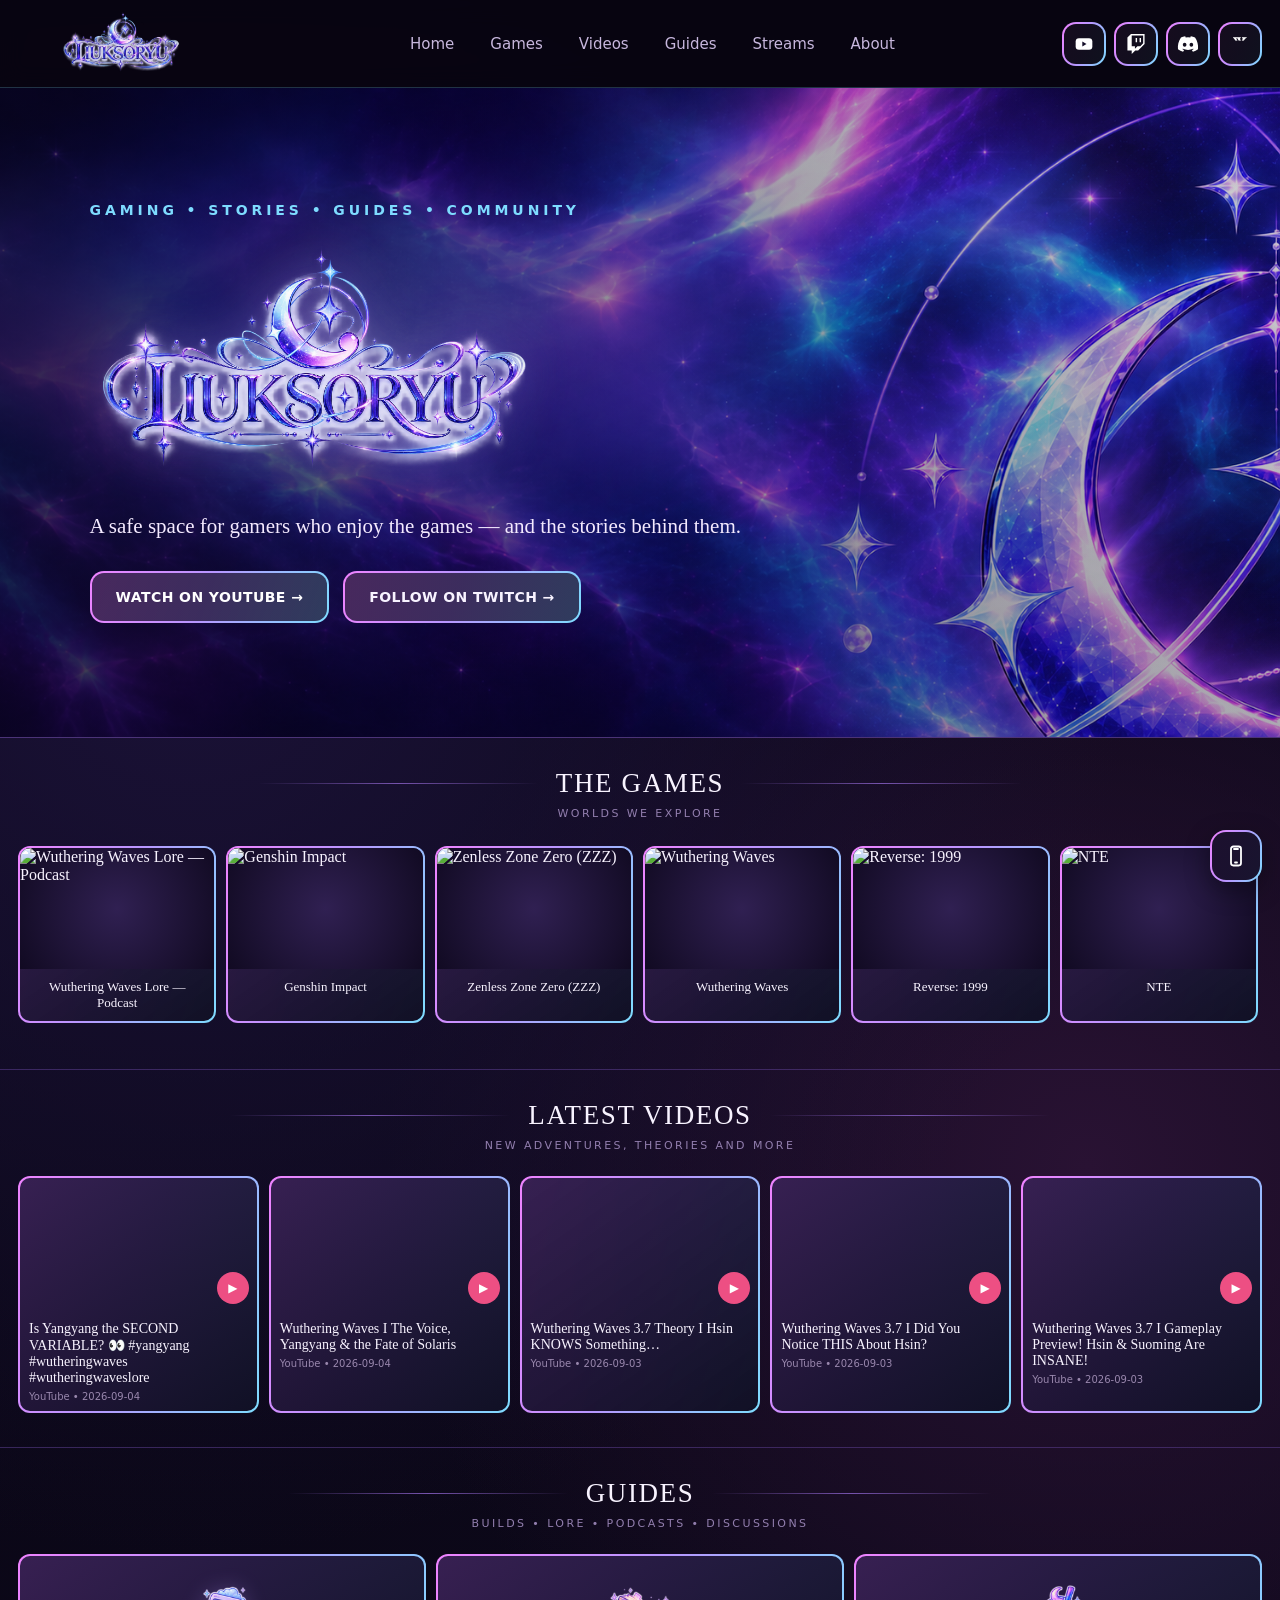
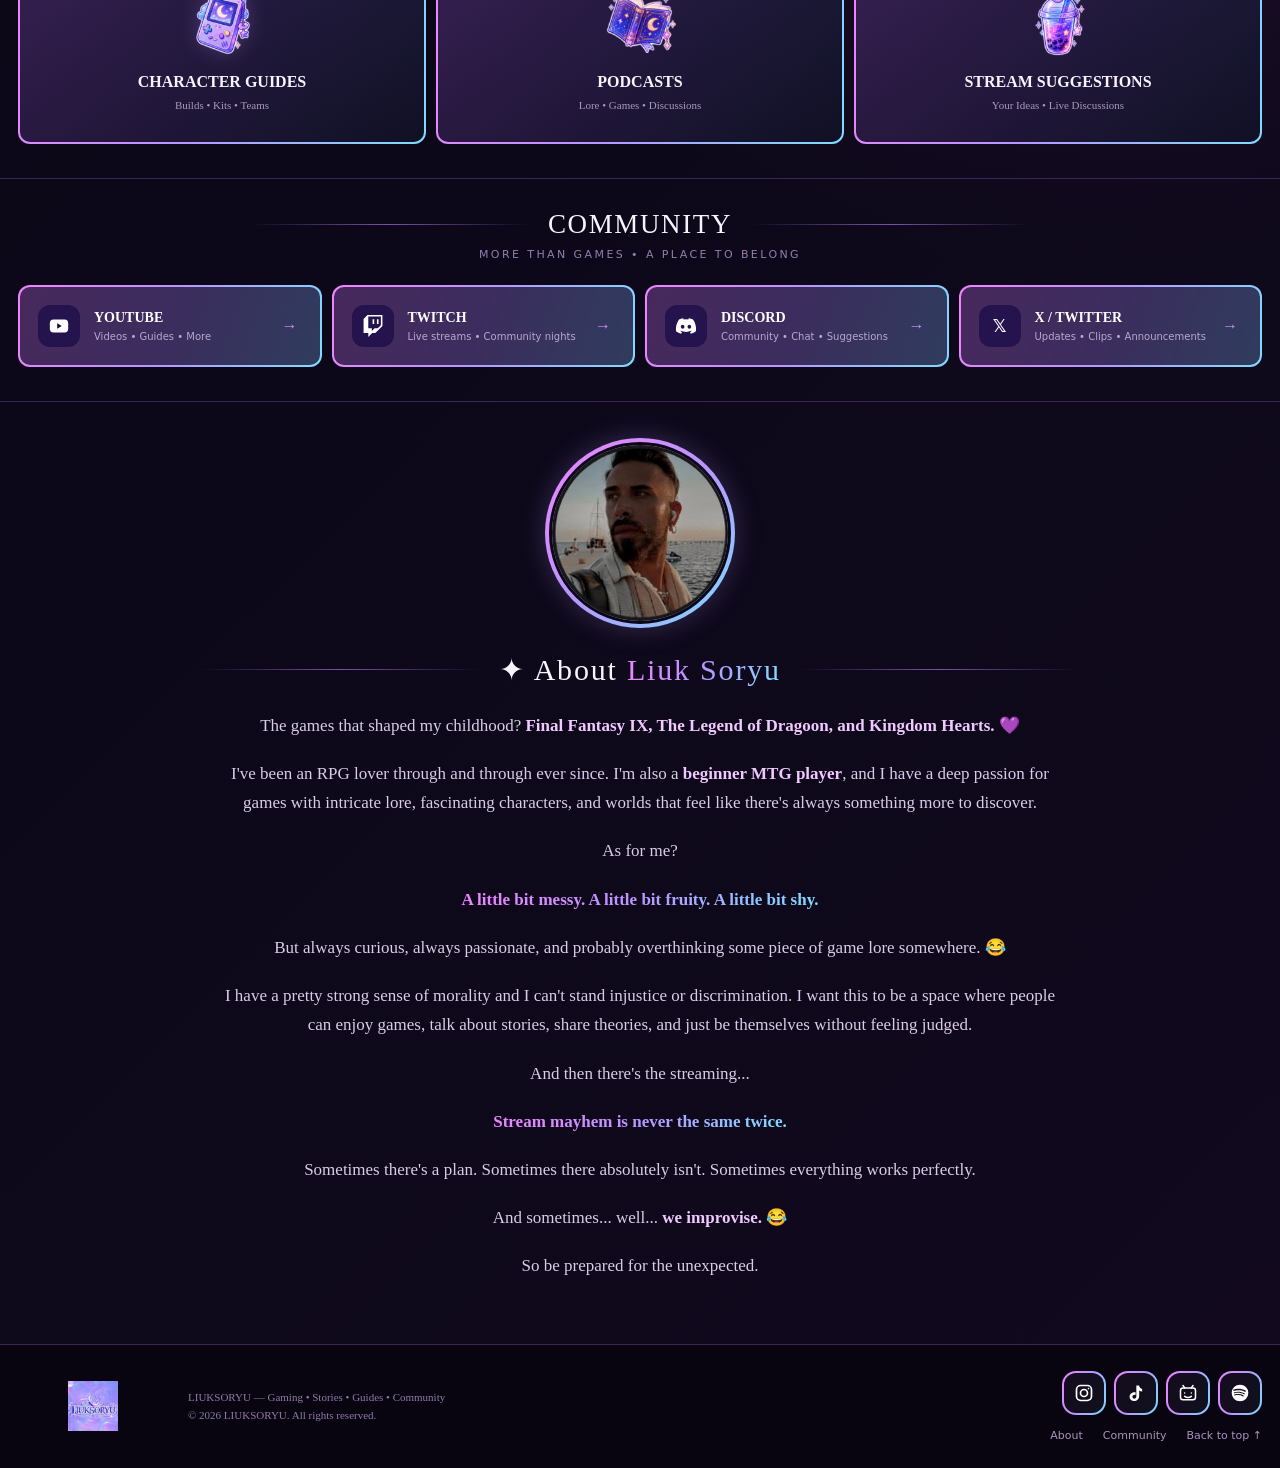
==== commit 7edeaee2: "Fix X asset visual bounds" ====
--- a/index.html
+++ b/index.html
@@ -1,2 +1,2 @@
 <!doctype html><html lang="en"><head><meta charset="utf-8"><meta name="viewport" content="width=device-width,initial-scale=1"><meta name="description" content="LIUKSORYU — Gacha games, stories, guides, theories, streams and community."><title>LIUKSORYU — Gaming • Stories • Guides • Community</title><style>:root{--bg:#090615;--panel:#130d28;--line:#5b3e91;--text:#f8f3ff;--muted:#b8a8d0;--pink:#ef83ff;--lav:#b896ff;--blue:#7edcff;--max:1460px}*{box-sizing:border-box}html{scroll-behavior:smooth}body{margin:0;background:radial-gradient(circle at 15% 20%,#1b1238 0,transparent 35%),radial-gradient(circle at 85% 38%,#291233 0,transparent 32%),linear-gradient(135deg,var(--bg),#0c0819 55%,#12091e);color:var(--text);font-family:Georgia,'Times New Roman',serif}a{color:inherit;text-decoration:none}.shell{width:min(calc(100% - 36px),var(--max));margin:auto}.topbar{height:88px;background:rgba(8,5,16,.94);border-bottom:1px solid rgba(126,220,255,.22);position:sticky;top:0;z-index:20;backdrop-filter:blur(12px)}.nav{height:88px;display:flex;align-items:center;gap:30px}.brand{display:flex;align-items:center;min-width:225px}.brand img{width:205px;height:68px;object-fit:contain;user-select:none;pointer-events:none}.links{display:flex;gap:36px;margin:auto;font:15px system-ui,sans-serif;color:#c7b7dd}.links a:hover{color:var(--pink)}.socials{display:flex;gap:8px}.social{width:44px;height:44px;border:1px solid #4b3378;border-radius:14px;display:grid;place-items:center;color:#fff}.social svg{width:20px;height:20px;display:block;overflow:visible}.social:hover{border-color:var(--pink);color:#fff}.hero{min-height:650px;background-image:url('Background.png');background-size:cover;background-position:center center;position:relative;display:flex;align-items:center;overflow:hidden;border-bottom:1px solid #4b3378}.hero:before{content:'';position:absolute;inset:0;background:linear-gradient(90deg,rgba(8,4,24,.70) 0%,rgba(8,4,24,.34) 48%,rgba(8,4,24,.08) 100%),linear-gradient(180deg,rgba(8,4,24,.10),rgba(8,4,24,.28));}.hero-content{position:relative;padding:72px 0;width:min(850px,100%);margin-left:7%;}.eyebrow{font:800 14px system-ui,sans-serif;letter-spacing:.28em;color:var(--blue);margin-bottom:24px}.hero-logo{width:min(700px,96%);height:auto;max-height:250px;object-fit:contain;object-position:left center;display:block;filter:drop-shadow(0 0 24px rgba(184,150,255,.35));margin-bottom:18px;user-select:none;pointer-events:none}.hero p{max-width:700px;color:#f4eaff;font-size:21px;line-height:1.55;margin:0 0 28px}.actions{display:flex;gap:14px;flex-wrap:wrap}.btn{padding:16px 24px;border:1px solid #67449a;border-radius:14px;background:rgba(25,15,48,.75);font:800 14px system-ui;letter-spacing:.03em;display:inline-flex;align-items:center;justify-content:center;gap:12px}.btn-icon{width:22px;height:22px;display:block;flex:0 0 22px}.btn.primary .btn-icon{color:#fff}.btn:hover{transform:translateY(-2px)}.btn.primary{background:linear-gradient(135deg,#f18aff,#a8a0ff);color:#160b22;border-color:transparent;box-shadow:0 12px 35px rgba(214,124,255,.22)}.section{padding:30px 0 34px;border-bottom:1px solid rgba(91,62,145,.55)}.section-title{display:flex;align-items:center;gap:18px;justify-content:center}.section-title h2{margin:0;font-size:27px;letter-spacing:.06em;font-weight:500}.rule{height:1px;flex:1;max-width:280px;background:linear-gradient(90deg,transparent,#7653ad,transparent)}.section-sub{text-align:center;margin:8px 0 24px;color:#927eae;font:11px system-ui;letter-spacing:.22em}.games{display:grid;grid-template-columns:repeat(6,1fr);gap:10px}.card{border:1px solid #543986;background:linear-gradient(145deg,rgba(30,18,58,.82),rgba(12,8,28,.92));border-radius:12px;overflow:hidden;transition:.2s}.card:hover{transform:translateY(-3px);border-color:#b56cff;box-shadow:0 12px 35px rgba(128,67,190,.2)}.image-slot{aspect-ratio:16/10;position:relative;background:radial-gradient(circle,#302052,#110a22);display:grid;place-items:center}.image-slot::after{content:'YOUR IMAGE';font:700 10px system-ui;letter-spacing:.18em;color:#806c9c}.image-slot.has-image::after{display:none}.image-slot img{width:100%;height:100%;object-fit:cover;display:block;position:absolute;inset:0}.game-name{padding:10px;text-align:center;font-size:13px;min-height:38px}.videos{display:grid;grid-template-columns:repeat(5,1fr);gap:10px}.video .image-slot{aspect-ratio:16/9}.video .image-slot::after{display:none!important;content:none!important}.play{position:absolute;z-index:2;right:8px;bottom:8px;width:32px;height:32px;border-radius:50%;background:#ed4f83;display:grid;place-items:center;font:12px system-ui;color:#fff}.video-info{padding:9px}.video-title{font-size:14px}.video-meta{color:#9987ad;font:10px system-ui;margin-top:5px}.guides{display:grid;grid-template-columns:repeat(3,minmax(0,1fr));gap:10px}.guide .image-slot{aspect-ratio:1.7}.guide-overlay{padding:18px;text-align:center}.guide{min-height:190px;display:flex;align-items:stretch}.guide .image-slot{display:none}.guide-overlay{width:100%;padding:28px 20px;display:flex;flex-direction:column;align-items:center;justify-content:center;text-align:center}.guide-icon{font-size:30px;line-height:1;color:var(--lav);margin-bottom:10px}.guide-overlay h3{font-size:16px;margin:0 0 8px}.guide-overlay p{color:#b8a8d0;font-size:11px;line-height:1.45;margin:0}.guide-icon{font-size:25px;color:var(--lav)}.guide-overlay h3{font-size:16px;margin:7px 0}.guide-overlay p{color:#a999bc;font-size:11px;margin:0}.community{display:grid;grid-template-columns:repeat(4,1fr);gap:10px}.community-card{padding:18px;display:grid;grid-template-columns:44px 1fr 20px;align-items:center;gap:12px}.community-icon{width:42px;height:42px;border-radius:12px;display:grid;place-items:center;background:#24134c;color:#fff;font:700 17px system-ui}.community-icon svg{width:22px;height:22px;display:block}.community-card h3{margin:0;font-size:14px}.community-card p{margin:5px 0 0;color:#9f8caf;font:10px system-ui}.community-arrow{color:#d58bff}.footer{padding:26px 0;background:#080511}.footer-inner{display:flex;justify-content:space-between;align-items:center}.footer-brand{display:flex;align-items:center;gap:20px}.footer-brand img{width:150px;height:50px;object-fit:contain;user-select:none;pointer-events:none}.footer-copy{color:#8f7ba9;font-size:11px;line-height:1.7}.footer-links{display:flex;gap:20px;color:#a993bd;font:11px system-ui}@media(max-width:900px){.games{grid-template-columns:repeat(3,1fr)}.videos{grid-template-columns:repeat(2,1fr)}.guides,.community{grid-template-columns:repeat(2,1fr)}.links{gap:15px}}@media(max-width:600px){.shell{width:calc(100% - 22px)}.topbar,.nav{height:64px}.brand{min-width:0}.brand img{width:125px}.links{display:none}.social{width:38px;height:38px}.hero{min-height:560px;background-position:center center}.hero-content{padding:50px 0;margin-left:0}.hero p{font-size:16px}.hero-logo{width:100%;height:135px}.games{grid-template-columns:repeat(2,1fr)}.videos{grid-template-columns:1fr}.guides,.community{grid-template-columns:1fr}.section-title h2{font-size:20px}.footer-inner,.footer-brand{align-items:flex-start;flex-direction:column}.footer-links{flex-wrap:wrap}}
-.card{border:2px solid transparent;background:linear-gradient(145deg,rgba(30,18,58,.88),rgba(12,8,28,.96)) padding-box,linear-gradient(110deg,#ef83ff 0%,#b896ff 48%,#7edcff 100%) border-box}.card:hover{border-color:transparent;background:linear-gradient(145deg,rgba(43,23,76,.96),rgba(18,10,40,.98)) padding-box,linear-gradient(110deg,#ef83ff 0%,#c39cff 48%,#8de5ff 100%) border-box;box-shadow:0 0 18px rgba(239,131,255,.28),0 0 38px rgba(126,220,255,.16),0 14px 38px rgba(128,67,190,.25)}.btn{border:2px solid transparent;background:linear-gradient(rgba(25,15,48,.78),rgba(25,15,48,.78)) padding-box,linear-gradient(110deg,#ef83ff 0%,#b896ff 48%,#7edcff 100%) border-box}.btn:hover{border-color:transparent;background:linear-gradient(110deg,#ef83ff 0%,#b896ff 48%,#7edcff 100%) padding-box,linear-gradient(110deg,#ef83ff 0%,#b896ff 48%,#7edcff 100%) border-box;box-shadow:0 0 20px rgba(239,131,255,.35),0 0 42px rgba(126,220,255,.18);color:#160b22}.btn:not(.primary):hover .btn-icon{color:#fff}.btn.primary{border:2px solid transparent;background:linear-gradient(110deg,#f18aff 0%,#a8a0ff 55%,#8bdcff 100%) padding-box,linear-gradient(110deg,#ef83ff 0%,#b896ff 48%,#7edcff 100%) border-box}.btn.primary:hover{background:linear-gradient(110deg,#f49aff 0%,#b7adff 55%,#9be5ff 100%) padding-box,linear-gradient(110deg,#ef83ff 0%,#b896ff 48%,#7edcff 100%) border-box;box-shadow:0 0 22px rgba(239,131,255,.42),0 0 46px rgba(126,220,255,.2),0 12px 35px rgba(214,124,255,.3)}.social{border:2px solid transparent;background:linear-gradient(rgba(8,5,16,.94),rgba(8,5,16,.94)) padding-box,linear-gradient(110deg,#ef83ff 0%,#b896ff 48%,#7edcff 100%) border-box}.social:hover{border-color:transparent;background:linear-gradient(rgba(25,15,48,.96),rgba(25,15,48,.96)) padding-box,linear-gradient(110deg,#ef83ff 0%,#b896ff 48%,#7edcff 100%) border-box;box-shadow:0 0 16px rgba(239,131,255,.3),0 0 30px rgba(126,220,255,.12);color:#fff}.community-card{border:2px solid transparent;background:linear-gradient(110deg,#f18aff 0%,#a8a0ff 55%,#8bdcff 100%) padding-box,linear-gradient(110deg,#ef83ff 0%,#b896ff 48%,#7edcff 100%) border-box;color:#160b22}.community-card .community-icon{background:rgba(45,18,75,.94);color:#fff}.community-card .community-arrow{color:#160b22}.community-card:hover{border-color:transparent;background:linear-gradient(110deg,#f49aff 0%,#b7adff 55%,#9be5ff 100%) padding-box,linear-gradient(110deg,#ef83ff 0%,#b896ff 48%,#7edcff 100%) border-box;color:#160b22;box-shadow:0 0 22px rgba(239,131,255,.42),0 0 46px rgba(126,220,255,.2),0 12px 35px rgba(214,124,255,.3)}.community-card:hover .community-icon{color:#fff}.community-card h3{color:#160b22}.community-card p{color:#392653}.community-card .community-arrow{color:#160b22}.btn.primary{background:linear-gradient(rgba(25,15,48,.78),rgba(25,15,48,.78)) padding-box,linear-gradient(110deg,#ef83ff 0%,#b896ff 48%,#7edcff 100%) border-box;color:#fff;box-shadow:none}.btn.primary:hover{background:linear-gradient(110deg,#ef83ff 0%,#b896ff 48%,#7edcff 100%) padding-box,linear-gradient(110deg,#ef83ff 0%,#b896ff 48%,#7edcff 100%) border-box;color:#160b22;box-shadow:0 0 22px rgba(239,131,255,.42),0 0 46px rgba(126,220,255,.2),0 12px 35px rgba(214,124,255,.3)}.btn.primary:hover .btn-icon{color:#fff}.community-card{border:2px solid transparent;background:linear-gradient(rgba(25,15,48,.78),rgba(25,15,48,.78)) padding-box,linear-gradient(110deg,#ef83ff 0%,#b896ff 48%,#7edcff 100%) border-box;color:#fff}.community-card .community-icon{background:#24134c;color:#fff}.community-card h3{color:#fff}.community-card p{color:#b8a8d0}.community-card .community-arrow{color:#d58bff}.community-card:hover{border-color:transparent;background:linear-gradient(110deg,#ef83ff 0%,#b896ff 48%,#7edcff 100%) padding-box,linear-gradient(110deg,#ef83ff 0%,#b896ff 48%,#7edcff 100%) border-box;color:#160b22;box-shadow:0 0 22px rgba(239,131,255,.42),0 0 46px rgba(126,220,255,.2),0 12px 35px rgba(214,124,255,.3)}.community-card:hover h3{color:#160b22}.community-card:hover p{color:#392653}.community-card:hover .community-arrow{color:#160b22}.community-card:hover .community-icon{color:#fff}.games{display:flex;gap:10px;overflow-x:auto;overflow-y:hidden;scroll-snap-type:x mandatory;scroll-behavior:smooth;padding:2px 2px 12px;-webkit-overflow-scrolling:touch;scrollbar-width:thin;scrollbar-color:#7653ad transparent}.games::-webkit-scrollbar{height:7px}.games::-webkit-scrollbar-track{background:transparent}.games::-webkit-scrollbar-thumb{background:linear-gradient(90deg,#ef83ff,#b896ff,#7edcff);border-radius:99px}.games .card{flex:0 0 calc((100% - 50px)/6);min-width:180px;scroll-snap-align:start}.games .card .image-slot{aspect-ratio:16/10}.games .game-name{font-weight:500}@media(max-width:900px){.games .card{flex-basis:calc((100% - 20px)/3);min-width:170px}}@media(max-width:600px){html{scroll-padding-top:70px}body{overflow-x:hidden;-webkit-text-size-adjust:100%}.shell{width:calc(100% - 22px)}.topbar,.nav{height:64px}.brand img{width:108px;height:52px}.header-socials{gap:5px}.header-social{width:36px;height:36px;flex-basis:36px;border-radius:11px}.header-social svg{width:18px;height:18px}.footer-inner{flex-direction:column;align-items:center;gap:18px}.footer-right{width:100%;align-items:center}.footer-socials{justify-content:center;gap:7px}.footer-social{width:42px;height:42px;flex-basis:42px}.footer-links{justify-content:center;flex-wrap:wrap}.guide-card-icon-img{width:64px;height:64px}.hero{min-height:590px}.hero-content{width:100%;padding:54px 0 46px;margin-left:0;text-align:center}.hero-logo{width:100%;max-height:150px;object-position:center;margin:0 auto 16px}.hero p{font-size:16px}.actions{display:grid;grid-template-columns:1fr;gap:10px;width:100%}.btn{width:100%;min-height:52px;padding:14px 18px}.videos{grid-template-columns:1fr}.guides,.community{grid-template-columns:1fr;gap:12px}.games .card{flex:0 0 78%;min-width:0}.section{padding:26px 0 30px}.section-title h2{font-size:20px;white-space:nowrap}.section-sub{font-size:9px;letter-spacing:.18em}.footer-brand img{width:130px;height:44px}.footer-socials{overflow-x:auto;scrollbar-width:none;width:100%;padding:2px 8px 6px}.footer-socials::-webkit-scrollbar{display:none}.community-card{min-height:76px;padding:14px}.game-name{padding:9px}.video-title{font-size:14px;line-height:1.35}.about-copy{font-size:16px;line-height:1.65}.about-section{padding-top:34px}}@media(max-width:360px){.brand img{width:96px}.header-social{width:34px;height:34px}.header-social svg{width:17px;height:17px}.hero-logo{max-height:132px}.hero p{font-size:15px}.section-title h2{font-size:18px}.rule{max-width:48px}.games .card{flex-basis:84%}}@media(any-pointer:coarse){.btn,.header-social,.footer-social,.community-card,.games .card,.video,.guide{min-height:48px}}.about-portrait{width:190px;height:190px;margin:0 auto 24px;border-radius:50%;padding:4px;background:linear-gradient(135deg,#ef83ff,#b896ff,#7edcff);box-shadow:0 0 28px rgba(184,150,255,.24)}.about-portrait img{width:100%;height:100%;display:block;object-fit:cover;border-radius:50%;border:3px solid #0b0716}.about-section .section-title h2{font-size:30px}.about-section .section-title h2 span{background:linear-gradient(110deg,#ef83ff,#b896ff,#7edcff);-webkit-background-clip:text;background-clip:text;color:transparent}.about-wrap{max-width:980px;margin:0 auto;text-align:center}.about-section{padding-top:36px;padding-bottom:44px}.about-copy{max-width:850px;margin:24px auto 0;color:#d9cde8;font-size:17px;line-height:1.72}.about-copy p{margin:0 0 19px}.about-copy strong{color:#f0c9ff}.about-copy p:nth-child(4) strong,.about-copy p:nth-child(8) strong{background:linear-gradient(110deg,#ef83ff,#b896ff,#7edcff);-webkit-background-clip:text;background-clip:text;color:transparent}.footer-right{display:flex;flex-direction:column;align-items:flex-end;gap:14px;min-width:0}.footer-socials{display:flex;gap:8px;align-items:center;justify-content:flex-end;min-width:0}.footer-social{width:44px;height:44px;border:2px solid transparent;border-radius:14px;display:grid;place-items:center;color:#fff;background:linear-gradient(rgba(8,5,16,.94),rgba(8,5,16,.94)) padding-box,linear-gradient(110deg,#ef83ff,#b896ff,#7edcff) border-box;flex:0 0 44px}.footer-social svg{width:20px;height:20px;display:block}.guide-card-icon-img{width:72px;height:72px;object-fit:contain;display:block;margin:0 auto 10px;filter:drop-shadow(0 0 10px rgba(184,150,255,.24))}.guide-overlay .guide-card-icon-img{flex:0 0 auto}.about-section .about-portrait img{content:url('Profile.jpg')}.footer-brand img{content:url('profilediscordcommunity.png')}</style><style id="liuksoryu-mobile-preview-lock">/* LIUKSORYU-MOBILE-PREVIEW-LOCKED */#mobilePreviewToggle{position:fixed;right:18px;bottom:18px;width:52px;height:52px;z-index:2147483646;border:2px solid transparent;border-radius:16px;display:grid;place-items:center;color:#fff;cursor:pointer;background:linear-gradient(rgba(20,12,38,.96),rgba(20,12,38,.96)) padding-box,linear-gradient(110deg,#ef83ff,#b896ff,#7edcff) border-box;box-shadow:0 8px 24px rgba(0,0,0,.35)}#mobilePreviewToggle svg{width:24px;height:24px;display:block;pointer-events:none}#mobilePreviewOverlay{position:fixed;inset:0;z-index:2147483645;display:none;align-items:center;justify-content:center;padding:14px;background:rgba(4,2,12,.8);backdrop-filter:blur(8px)}body.mobile-preview-open{overflow:hidden}body.mobile-preview-open #mobilePreviewOverlay{display:flex}#mobilePreviewDevice{width:min(390px,calc(100vw - 28px));height:min(844px,calc(100vh - 28px));border:7px solid #171022;border-radius:30px;background:#000;box-shadow:0 0 0 2px #6f4b9e,0 25px 80px rgba(0,0,0,.65);overflow:hidden;position:relative}#mobilePreviewLabel{position:absolute;top:0;left:0;right:0;height:30px;z-index:3;background:rgba(12,7,24,.96);color:#d9c7ec;text-align:center;font:700 9px/30px system-ui,sans-serif;letter-spacing:.14em;pointer-events:none}#mobilePreviewFrame{position:absolute;left:0;top:30px;width:100%;height:calc(100% - 30px);border:0;background:#090615}#mobilePreviewClose{position:absolute;top:3px;left:6px;z-index:5;width:24px;height:24px;padding:0;border:0;border-radius:6px;background:rgba(255,255,255,.08);color:#fff;display:grid;place-items:center;font:700 18px/24px system-ui,sans-serif;cursor:pointer}#mobilePreviewClose:hover{background:rgba(239,131,255,.85);color:#160b22}body.mobile-preview-embedded #mobilePreviewToggle,body.mobile-preview-embedded #mobilePreviewOverlay{display:none!important}@media(max-width:600px){#mobilePreviewOverlay{padding:8px}#mobilePreviewDevice{width:calc(100vw - 16px);height:calc(100vh - 16px);border-width:6px;border-radius:24px}#mobilePreviewLabel{height:28px;line-height:28px;padding-left:34px}#mobilePreviewFrame{top:28px;height:calc(100% - 28px)}}</style><style id="liuksoryu-final-social-render-lock">#liuksoryu-final-social-render-lock{display:none}.socials .social{display:grid!important;visibility:visible!important;opacity:1!important;place-items:center!important;overflow:visible!important;width:44px!important;height:44px!important;flex:0 0 44px!important;color:#fff!important}.socials .social svg{display:block!important;visibility:visible!important;opacity:1!important;overflow:visible!important;flex:none!important;fill:currentColor!important}.socials .social[aria-label="Discord"] svg{width:22px!important;height:22px!important}.socials .social[aria-label="Discord"] svg path{fill:currentColor!important;stroke:none!important}.socials .social[aria-label="X"] svg{width:21px!important;height:21px!important}.socials .social[aria-label="X"] .liuksoryu-header-x-asset{width:15px!important;height:15px!important;display:block!important;object-fit:contain!important;flex:none!important;max-width:15px!important;max-height:15px!important}.socials .social[aria-label="X"] svg path{fill:currentColor!important;stroke:none!important}@media(max-width:900px){.socials .social{display:grid!important}.socials .social[aria-label="X"]{display:grid!important}}@media(max-width:600px){.socials{gap:5px!important}.socials .social{width:36px!important;height:36px!important;flex-basis:36px!important;border-radius:11px!important}.socials .social[aria-label="Discord"] svg{width:19px!important;height:19px!important}.socials .social[aria-label="X"] svg{width:18px!important;height:18px!important}.socials .social[aria-label="X"] .liuksoryu-header-x-asset{width:13px!important;height:13px!important;display:block!important;object-fit:contain!important;flex:none!important;max-width:13px!important;max-height:13px!important}}</style></head><body oncontextmenu="return false"><header class="topbar"><div class="shell nav"><a class="brand" href="#top"><img src="LOGO.png" alt="LIUKSORYU" draggable="false"></a><nav class="links"><a href="#top">Home</a><a href="#games">Games</a><a href="#videos">Videos</a><a href="#guides">Guides</a><a href="#community">Streams</a><a href="#about">About</a></nav><div class="socials"><a class="social" href="https://youtube.com/@liuksoryu" target="_blank" rel="noopener" aria-label="YouTube"><svg viewBox="0 0 24 24" aria-hidden="true"><rect x="2" y="5" width="20" height="14" rx="4" fill="#fff"/><path d="M10 9l5 3-5 3V9z" fill="#130d28"/></svg></a><a class="social" href="https://www.twitch.tv/liuksoryu" target="_blank" rel="noopener" aria-label="Twitch"><svg viewBox="0 0 24 24" aria-hidden="true"><path d="M11.571 4.714h1.715v5.143H11.57zm4.715 0H18v5.143h-1.714zM6 0L1.714 4.286v15.428h5.143V24l4.286-4.286h3.428L22.286 12V0zm14.571 11.143l-3.428 3.428h-3.429l-3 3v-3H6.857V1.714h13.714Z" fill="currentColor"/></svg></a><a class="social" href="https://discord.gg/DwHKtRMX2g" target="_blank" rel="noopener" aria-label="Discord"><svg viewBox="0 0 640 512" aria-hidden="true" fill="currentColor"><path d="M524.531,69.836a1.5,1.5,0,0,0-.764-.7A485.065,485.065,0,0,0,404.081,32.03a1.816,1.816,0,0,0-1.923.91,337.461,337.461,0,0,0-14.9,30.6,447.848,447.848,0,0,0-134.426,0,309.541,309.541,0,0,0-15.135-30.6,1.89,1.89,0,0,0-1.924-.91A483.689,483.689,0,0,0,116.085,69.137a1.712,1.712,0,0,0-.788.676C39.068,183.651,18.186,294.69,28.43,404.354a2.016,2.016,0,0,0,.765,1.375A487.666,487.666,0,0,0,176.02,479.918a1.9,1.9,0,0,0,2.063-.676A348.2,348.2,0,0,0,208.12,430.4a1.86,1.86,0,0,0-1.019-2.588,321.173,321.173,0,0,1-45.868-21.853,1.885,1.885,0,0,1-.185-3.126c3.082-2.309,6.166-4.711,9.109-7.137a1.819,1.819,0,0,1,1.9-.256c96.229,43.917,200.41,43.917,295.5,0a1.812,1.812,0,0,1,1.924.233c2.944,2.426,6.027,4.851,9.132,7.16a1.884,1.884,0,0,1-.162,3.126,301.407,301.407,0,0,1-45.89,21.83,1.875,1.875,0,0,0-1,2.611,391.055,391.055,0,0,0,30.014,48.815,1.864,1.864,0,0,0,2.063.7A486.048,486.048,0,0,0,610.7,405.729a1.882,1.882,0,0,0,.765-1.352C623.729,277.594,590.933,167.465,524.531,69.836ZM222.491,337.58c-28.972,0-52.844-26.587-52.844-59.239S193.056,219.1,222.491,219.1c29.665,0,53.306,26.82,52.843,59.239C275.334,310.993,251.924,337.58,222.491,337.58Zm195.38,0c-28.971,0-52.843-26.587-52.843-59.239S388.437,219.1,417.871,219.1c29.667,0,53.307,26.82,52.844,59.239C470.715,310.993,447.538,337.58,417.871,337.58Z"/></svg></a><a class="social" href="https://x.com/LiukSoryu" target="_blank" rel="noopener" aria-label="X"><img class="liuksoryu-header-x-asset" src="x-icon-liuksoryu.png" alt="X" draggable="false"></a></div></div></header><main id="top"><section class="hero"><div class="shell hero-content"><div class="eyebrow">GAMING • STORIES • GUIDES • COMMUNITY</div><img class="hero-logo" src="LOGO.png" alt="LIUKSORYU" draggable="false"><p>A safe space for gamers who enjoy the games — and the stories behind them.</p><div class="actions"><a class="btn primary" href="https://youtube.com/@liuksoryu" target="_blank" rel="noopener"><span>WATCH ON YOUTUBE →</span></a><a class="btn" href="https://www.twitch.tv/liuksoryu" target="_blank" rel="noopener"><span>FOLLOW ON TWITCH →</span></a></div></div></section><section class="section" id="games"><div class="shell"><div class="section-title"><span class="rule"></span><h2>THE GAMES</h2><span class="rule"></span></div><div class="section-sub">WORLDS WE EXPLORE</div><div class="games"><a class="card game-card" href="https://youtube.com/playlist?list=PLSjzzcfb3AwA" target="_blank" rel="noopener"><div class="image-slot has-image"><img src="https://i.ytimg.com/vi/buaKyKTyHcs/hqdefault.jpg" alt="Wuthering Waves Lore — Podcast" loading="lazy"></div><div class="game-name">Wuthering Waves Lore — Podcast</div></a><a class="card game-card" href="https://youtube.com/playlist?list=PL3gT64ipuP2Q4oL7gny6-uQTKGX6vrA9h" target="_blank" rel="noopener"><div class="image-slot has-image"><img src="https://i.ytimg.com/vi/e9zxQj__UNQ/hqdefault.jpg" alt="Genshin Impact" loading="lazy"></div><div class="game-name">Genshin Impact</div></a><a class="card game-card" href="https://youtube.com/playlist?list=PL3gT64ipuP2TJ-7CqMaOkUabLrfCJ112_" target="_blank" rel="noopener"><div class="image-slot has-image"><img src="https://i.ytimg.com/vi/bbF8ns-IEn8/hqdefault.jpg" alt="Zenless Zone Zero (ZZZ)" loading="lazy"></div><div class="game-name">Zenless Zone Zero (ZZZ)</div></a><a class="card game-card" href="https://youtube.com/playlist?list=PLBU_IiYBDS9c" target="_blank" rel="noopener"><div class="image-slot has-image"><img src="https://i.ytimg.com/vi/buaKyKTyHcs/hqdefault.jpg" alt="Wuthering Waves" loading="lazy"></div><div class="game-name">Wuthering Waves</div></a><a class="card game-card" href="https://youtube.com/playlist?list=PL3gT64ipuP2S-_KTvJ0oJDdQIDpuDGAwq" target="_blank" rel="noopener"><div class="image-slot has-image"><img src="https://i.ytimg.com/vi/KXiaRsn7OdE/hqdefault.jpg" alt="Reverse: 1999" loading="lazy"></div><div class="game-name">Reverse: 1999</div></a><a class="card game-card" href="https://youtube.com/playlist?list=PLRiUfBOoP20M" target="_blank" rel="noopener"><div class="image-slot has-image"><img src="https://i.ytimg.com/vi/DL7o0Tpr-g8/hqdefault.jpg" alt="NTE" loading="lazy"></div><div class="game-name">NTE</div></a><a class="card game-card" href="https://youtube.com/playlist?list=PLHqebmkOvcn4" target="_blank" rel="noopener"><div class="image-slot has-image"><img src="https://i.ytimg.com/vi/oruzenZEnco/hqdefault.jpg" alt="Chaos Zero Nightmare" loading="lazy"></div><div class="game-name">Chaos Zero Nightmare</div></a><a class="card game-card" href="https://youtube.com/playlist?list=PLNf6kMa6gAa8" target="_blank" rel="noopener"><div class="image-slot has-image"><img src="https://i.ytimg.com/vi/7Zz461qlnbs/hqdefault.jpg" alt="Arknights: Endfield" loading="lazy"></div><div class="game-name">Arknights: Endfield</div></a><a class="card game-card" href="https://youtube.com/playlist?list=PLH_i2bw4m1HI" target="_blank" rel="noopener"><div class="image-slot has-image"><img src="https://i.ytimg.com/vi/3K3PF7XmgOU/hqdefault.jpg" alt="Honkai Star Rail" loading="lazy"></div><div class="game-name">Honkai Star Rail</div></a><a class="card game-card" href="#"><div class="image-slot has-image"><img src="profilediscordcommunity.png" alt="LIUKSORYU community" loading="lazy"></div><div class="game-name">And More To Come…</div></a></div></div></section><section class="section" id="videos"><div class="shell"><div class="section-title"><span class="rule"></span><h2>LATEST VIDEOS</h2><span class="rule"></span></div><div class="section-sub">NEW ADVENTURES, THEORIES AND MORE</div><div class="videos"><a class="card video" data-video-card href="#" target="_blank" rel="noopener"><div class="image-slot"><span class="play">▶</span></div><div class="video-info"><div class="video-title">Loading latest video…</div><div class="video-meta">YouTube</div></div></a><a class="card video" data-video-card href="#" target="_blank" rel="noopener"><div class="image-slot"><span class="play">▶</span></div><div class="video-info"><div class="video-title">Loading latest video…</div><div class="video-meta">YouTube</div></div></a><a class="card video" data-video-card href="#" target="_blank" rel="noopener"><div class="image-slot"><span class="play">▶</span></div><div class="video-info"><div class="video-title">Loading latest video…</div><div class="video-meta">YouTube</div></div></a><a class="card video" data-video-card href="#" target="_blank" rel="noopener"><div class="image-slot"><span class="play">▶</span></div><div class="video-info"><div class="video-title">Loading latest video…</div><div class="video-meta">YouTube</div></div></a><a class="card video" data-video-card href="#" target="_blank" rel="noopener"><div class="image-slot"><span class="play">▶</span></div><div class="video-info"><div class="video-title">Loading latest video…</div><div class="video-meta">YouTube</div></div></a></div></div></section><section class="section" id="guides"><div class="shell"><div class="section-title"><span class="rule"></span><h2>GUIDES</h2><span class="rule"></span></div><div class="section-sub">BUILDS • LORE • PODCASTS • DISCUSSIONS</div><div class="guides"><a class="card guide" href="character-guides.html"><div class="guide-overlay"><img class="guide-card-icon-img" src="GuidesLiuksoryu.png" alt="LIUKSORYU Guides"><h3>CHARACTER GUIDES</h3><p>Builds • Kits • Teams</p></div></a><a class="card guide" href="podcasts.html"><div class="guide-overlay"><div class="guide-icon"><img src="Lore.png" alt="Lore podcast artwork" style="width:72px;height:72px;object-fit:contain;display:block"></div><h3>PODCASTS</h3><p>Lore • Games • Discussions</p></div></a><a class="card guide" href="stream-suggestions.html"><div class="guide-overlay"><div class="guide-icon"><img src="bobas friends.png" alt="Boba's Friends artwork" style="width:72px;height:72px;object-fit:contain;display:block"></div><h3>STREAM SUGGESTIONS</h3><p>Your Ideas • Live Discussions</p></div></a></div></div></section><section class="section" id="community"><div class="shell"><div class="section-title"><span class="rule"></span><h2>COMMUNITY</h2><span class="rule"></span></div><div class="section-sub">MORE THAN GAMES • A PLACE TO BELONG</div><div class="community"><a class="card community-card" href="https://youtube.com/@liuksoryu" target="_blank" rel="noopener"><div class="community-icon"><svg viewBox="0 0 24 24" aria-hidden="true"><rect x="2" y="5" width="20" height="14" rx="4" fill="currentColor"/><path d="M10 9l5 3-5 3V9z" fill="#130d28"/></svg></div><div><h3>YOUTUBE</h3><p>Videos • Guides • More</p></div><div class="community-arrow">→</div></a><a class="card community-card" href="https://www.twitch.tv/liuksoryu" target="_blank" rel="noopener"><div class="community-icon"><svg viewBox="0 0 24 24" aria-hidden="true" fill="currentColor"><path d="M11.571 4.714h1.715v5.143H11.57zm4.715 0H18v5.143h-1.714zM6 0L1.714 4.286v15.428h5.143V24l4.286-4.286h3.428L22.286 12V0zm14.571 11.143l-3.428 3.428h-3.429l-3 3v-3H6.857V1.714h13.714Z"/></svg></div><div><h3>TWITCH</h3><p>Live streams • Community nights</p></div><div class="community-arrow">→</div></a><a class="card community-card" href="https://discord.gg/DwHKtRMX2g" target="_blank" rel="noopener"><div class="community-icon"><svg viewBox="0 0 640 512" aria-hidden="true" fill="currentColor"><path d="M524.531,69.836a1.5,1.5,0,0,0-.764-.7A485.065,485.065,0,0,0,404.081,32.03a1.816,1.816,0,0,0-1.923.91,337.461,337.461,0,0,0-14.9,30.6,447.848,447.848,0,0,0-134.426,0,309.541,309.541,0,0,0-15.135-30.6,1.89,1.89,0,0,0-1.924-.91A483.689,483.689,0,0,0,116.085,69.137a1.712,1.712,0,0,0-.788.676C39.068,183.651,18.186,294.69,28.43,404.354a2.016,2.016,0,0,0,.765,1.375A487.666,487.666,0,0,0,176.02,479.918a1.9,1.9,0,0,0,2.063-.676A348.2,348.2,0,0,0,208.12,430.4a1.86,1.86,0,0,0-1.019-2.588,321.173,321.173,0,0,1-45.868-21.853,1.885,1.885,0,0,1-.185-3.126c3.082-2.309,6.166-4.711,9.109-7.137a1.819,1.819,0,0,1,1.9-.256c96.229,43.917,200.41,43.917,295.5,0a1.812,1.812,0,0,1,1.924.233c2.944,2.426,6.027,4.851,9.132,7.16a1.884,1.884,0,0,1-.162,3.126,301.407,301.407,0,0,1-45.89,21.83,1.875,1.875,0,0,0-1,2.611,391.055,391.055,0,0,0,30.014,48.815,1.864,1.864,0,0,0,2.063.7A486.048,486.048,0,0,0,610.7,405.729a1.882,1.882,0,0,0,.765-1.352C623.729,277.594,590.933,167.465,524.531,69.836ZM222.491,337.58c-28.972,0-52.844-26.587-52.844-59.239S193.056,219.1,222.491,219.1c29.665,0,53.306,26.82,52.843,59.239C275.334,310.993,251.924,337.58,222.491,337.58Zm195.38,0c-28.971,0-52.843-26.587-52.843-59.239S388.437,219.1,417.871,219.1c29.667,0,53.307,26.82,52.844,59.239C470.715,310.993,447.538,337.58,417.871,337.58Z"/></svg></div><div><h3>DISCORD</h3><p>Community • Chat • Suggestions</p></div><div class="community-arrow">→</div></a><a class="card community-card" href="https://x.com/LiukSoryu" target="_blank" rel="noopener"><div class="community-icon">𝕏</div><div><h3>X / TWITTER</h3><p>Updates • Clips • Announcements</p></div><div class="community-arrow">→</div></a></div></div></section><section class="section about-section" id="about"><div class="shell"><div class="about-wrap"><div class="about-portrait"><img src="Profile.jpg" alt="Liuk Soryu"></div><div class="section-title"><span class="rule"></span><h2>✦ About <span>Liuk Soryu</span></h2><span class="rule"></span></div><div class="about-copy"><p>The games that shaped my childhood? <strong>Final Fantasy IX, The Legend of Dragoon, and Kingdom Hearts.</strong> 💜</p><p>I've been an RPG lover through and through ever since. I'm also a <strong>beginner MTG player</strong>, and I have a deep passion for games with intricate lore, fascinating characters, and worlds that feel like there's always something more to discover.</p><p>As for me?</p><p><strong>A little bit messy. A little bit fruity. A little bit shy.</strong></p><p>But always curious, always passionate, and probably overthinking some piece of game lore somewhere. 😂</p><p>I have a pretty strong sense of morality and I can't stand injustice or discrimination. I want this to be a space where people can enjoy games, talk about stories, share theories, and just be themselves without feeling judged.</p><p>And then there's the streaming...</p><p><strong>Stream mayhem is never the same twice.</strong></p><p>Sometimes there's a plan. Sometimes there absolutely isn't. Sometimes everything works perfectly.</p><p>And sometimes... well... <strong>we improvise.</strong> 😂</p><p>So be prepared for the unexpected.</p></div></div></div></section></main><footer class="footer"><div class="shell footer-inner"><div class="footer-brand"><img src="profilediscordcommunity.png" alt="LIUKSORYU" draggable="false"><div class="footer-copy">LIUKSORYU — Gaming • Stories • Guides • Community<br>© 2026 LIUKSORYU. All rights reserved.</div></div><div class="footer-right"><div class="footer-socials"><a class="footer-social" href="https://www.instagram.com/liuksoryu/" target="_blank" rel="noopener" aria-label="Instagram"><svg viewBox="0 0 24 24" aria-hidden="true" fill="none" stroke="currentColor" stroke-width="2"><rect x="3" y="3" width="18" height="18" rx="5"/><circle cx="12" cy="12" r="4.2"/><circle cx="17.4" cy="6.7" r="1" fill="currentColor" stroke="none"/></svg></a><a class="footer-social" href="https://www.tiktok.com/@liuk.soryu?lang=en" target="_blank" rel="noopener" aria-label="TikTok"><svg viewBox="0 0 24 24" aria-hidden="true" fill="currentColor"><path d="M15.7 3c.4 2.1 1.6 3.5 3.7 4.1v3.1c-1.3-.1-2.5-.5-3.6-1.2v6.4c0 4-2.6 6.3-6.1 6.3-3.2 0-5.4-2.2-5.4-5.1 0-3.3 2.7-5.5 6.2-5.5.3 0 .7 0 1 .1v3.1c-.3-.1-.7-.2-1-.2-1.7 0-2.8 1-2.8 2.5 0 1.3.9 2.3 2.2 2.3 1.5 0 2.5-1 2.5-3V3h3.3z"/></svg></a><a class="footer-social" href="https://space.bilibili.com/3707055856683500?spm_id_from=333.1387.0.0" target="_blank" rel="noopener" aria-label="Bilibili"><svg viewBox="0 0 24 24" aria-hidden="true" fill="none" stroke="currentColor" stroke-width="1.8"><rect x="3" y="6" width="18" height="14" rx="3"/><path d="M8 6 6 3m10 3 2-3M8 12h.01M16 12h.01M8 16c1.2 1 2.4 1.4 4 1.4s2.8-.4 4-1.4" stroke-linecap="round"/></svg></a><a class="footer-social" href="https://open.spotify.com/show/3Fa75fsoqh2IGwPEzOxyUg" target="_blank" rel="noopener" aria-label="Spotify"><svg viewBox="0 0 24 24" aria-hidden="true" fill="currentColor"><path d="M12 2a10 10 0 1 0 0 20 10 10 0 0 0 0-20zm4.4 13.9c-.2.3-.6.4-.9.2-2.6-1.6-5.9-2-9.8-1.1-.4.1-.7-.1-.8-.5-.1-.4.1-.7.5-.8 4.2-1 7.8-.6 10.7 1.2.4.2.5.6.3 1zm1.2-2.6c-.2.4-.7.5-1 .3-3-1.8-7.5-2.3-11-1.2-.4.1-.8-.1-.9-.5-.1-.4.1-.8.5-.9 4-1.2 8.9-.6 12.2 1.4.4.2.5.7.2.9zm.1-2.7C14.1 8.5 8.3 8.3 5 9.4c-.5.2-1.1-.1-1.1-.6-.2-.5.1-1 .6-1.1 3.8-1.2 10.2-1 14.1 1.4.4.3.6.8.3 1.2-.3.4-.8.6-1.3.3z"/></svg></a></div><div class="footer-links"><a href="#about">About</a><a href="#community">Community</a><a href="#top">Back to top ↑</a></div></div></div></footer><script>async function loadLatestVideos(){try{const r=await fetch('videos.json?v='+Date.now(),{cache:'no-store'});if(!r.ok)throw new Error('videos.json unavailable');const videos=await r.json();document.querySelectorAll('[data-video-card]').forEach((card,i)=>{const v=videos[i];if(!v){card.style.display='none';return}card.style.display='';card.href=v.url;card.querySelector('.video-title').textContent=v.title;card.querySelector('.video-meta').textContent=v.meta||'YouTube';const slot=card.querySelector('.image-slot');slot.style.backgroundImage=`url(\"${v.thumbnail}\")`;slot.style.backgroundSize='cover';slot.style.backgroundPosition='center';slot.style.backgroundRepeat='no-repeat'})}catch(e){console.warn('Latest videos could not be loaded:',e)}}loadLatestVideos();</script><div id="mobilePreviewOverlay" aria-hidden="true"><div id="mobilePreviewDevice"><div id="mobilePreviewLabel">MOBILE PREVIEW</div><button id="mobilePreviewClose" type="button" aria-label="Close mobile preview">×</button><iframe id="mobilePreviewFrame" title="LIUKSORYU mobile preview"></iframe></div></div><button id="mobilePreviewToggle" type="button" aria-label="Open mobile preview" title="Open mobile preview"><svg viewBox="0 0 24 24" fill="none" stroke="currentColor" stroke-width="1.8" stroke-linecap="round"><rect x="7" y="2.5" width="10" height="19" rx="2.4"/><path d="M10 5h4M11 18.5h2"/></svg></button><script id="liuksoryu-mobile-preview-script">(function(){var b=document.getElementById('mobilePreviewToggle'),o=document.getElementById('mobilePreviewOverlay'),f=document.getElementById('mobilePreviewFrame'),c=document.getElementById('mobilePreviewClose');if(!b||!o||!f)return;if(new URLSearchParams(location.search).has('mobile-preview')){document.body.classList.add('mobile-preview-embedded');return;}function close(){document.body.classList.remove('mobile-preview-open');o.setAttribute('aria-hidden','true');}function open(){document.body.classList.add('mobile-preview-open');o.setAttribute('aria-hidden','false');if(!f.src){f.src=location.href.split('#')[0].split('?')[0]+'?mobile-preview=1';}}b.addEventListener('click',function(e){e.preventDefault();e.stopPropagation();document.body.classList.contains('mobile-preview-open')?close():open();});c&&c.addEventListener('click',function(e){e.preventDefault();e.stopPropagation();close();});o.addEventListener('click',function(e){if(e.target===o)close();});document.addEventListener('keydown',function(e){if(e.key==='Escape')close();});})();</script></body></html>
+.card{border:2px solid transparent;background:linear-gradient(145deg,rgba(30,18,58,.88),rgba(12,8,28,.96)) padding-box,linear-gradient(110deg,#ef83ff 0%,#b896ff 48%,#7edcff 100%) border-box}.card:hover{border-color:transparent;background:linear-gradient(145deg,rgba(43,23,76,.96),rgba(18,10,40,.98)) padding-box,linear-gradient(110deg,#ef83ff 0%,#c39cff 48%,#8de5ff 100%) border-box;box-shadow:0 0 18px rgba(239,131,255,.28),0 0 38px rgba(126,220,255,.16),0 14px 38px rgba(128,67,190,.25)}.btn{border:2px solid transparent;background:linear-gradient(rgba(25,15,48,.78),rgba(25,15,48,.78)) padding-box,linear-gradient(110deg,#ef83ff 0%,#b896ff 48%,#7edcff 100%) border-box}.btn:hover{border-color:transparent;background:linear-gradient(110deg,#ef83ff 0%,#b896ff 48%,#7edcff 100%) padding-box,linear-gradient(110deg,#ef83ff 0%,#b896ff 48%,#7edcff 100%) border-box;box-shadow:0 0 20px rgba(239,131,255,.35),0 0 42px rgba(126,220,255,.18);color:#160b22}.btn:not(.primary):hover .btn-icon{color:#fff}.btn.primary{border:2px solid transparent;background:linear-gradient(110deg,#f18aff 0%,#a8a0ff 55%,#8bdcff 100%) padding-box,linear-gradient(110deg,#ef83ff 0%,#b896ff 48%,#7edcff 100%) border-box}.btn.primary:hover{background:linear-gradient(110deg,#f49aff 0%,#b7adff 55%,#9be5ff 100%) padding-box,linear-gradient(110deg,#ef83ff 0%,#b896ff 48%,#7edcff 100%) border-box;box-shadow:0 0 22px rgba(239,131,255,.42),0 0 46px rgba(126,220,255,.2),0 12px 35px rgba(214,124,255,.3)}.social{border:2px solid transparent;background:linear-gradient(rgba(8,5,16,.94),rgba(8,5,16,.94)) padding-box,linear-gradient(110deg,#ef83ff 0%,#b896ff 48%,#7edcff 100%) border-box}.social:hover{border-color:transparent;background:linear-gradient(rgba(25,15,48,.96),rgba(25,15,48,.96)) padding-box,linear-gradient(110deg,#ef83ff 0%,#b896ff 48%,#7edcff 100%) border-box;box-shadow:0 0 16px rgba(239,131,255,.3),0 0 30px rgba(126,220,255,.12);color:#fff}.community-card{border:2px solid transparent;background:linear-gradient(110deg,#f18aff 0%,#a8a0ff 55%,#8bdcff 100%) padding-box,linear-gradient(110deg,#ef83ff 0%,#b896ff 48%,#7edcff 100%) border-box;color:#160b22}.community-card .community-icon{background:rgba(45,18,75,.94);color:#fff}.community-card .community-arrow{color:#160b22}.community-card:hover{border-color:transparent;background:linear-gradient(110deg,#f49aff 0%,#b7adff 55%,#9be5ff 100%) padding-box,linear-gradient(110deg,#ef83ff 0%,#b896ff 48%,#7edcff 100%) border-box;color:#160b22;box-shadow:0 0 22px rgba(239,131,255,.42),0 0 46px rgba(126,220,255,.2),0 12px 35px rgba(214,124,255,.3)}.community-card:hover .community-icon{color:#fff}.community-card h3{color:#160b22}.community-card p{color:#392653}.community-card .community-arrow{color:#160b22}.btn.primary{background:linear-gradient(rgba(25,15,48,.78),rgba(25,15,48,.78)) padding-box,linear-gradient(110deg,#ef83ff 0%,#b896ff 48%,#7edcff 100%) border-box;color:#fff;box-shadow:none}.btn.primary:hover{background:linear-gradient(110deg,#ef83ff 0%,#b896ff 48%,#7edcff 100%) padding-box,linear-gradient(110deg,#ef83ff 0%,#b896ff 48%,#7edcff 100%) border-box;color:#160b22;box-shadow:0 0 22px rgba(239,131,255,.42),0 0 46px rgba(126,220,255,.2),0 12px 35px rgba(214,124,255,.3)}.btn.primary:hover .btn-icon{color:#fff}.community-card{border:2px solid transparent;background:linear-gradient(rgba(25,15,48,.78),rgba(25,15,48,.78)) padding-box,linear-gradient(110deg,#ef83ff 0%,#b896ff 48%,#7edcff 100%) border-box;color:#fff}.community-card .community-icon{background:#24134c;color:#fff}.community-card h3{color:#fff}.community-card p{color:#b8a8d0}.community-card .community-arrow{color:#d58bff}.community-card:hover{border-color:transparent;background:linear-gradient(110deg,#ef83ff 0%,#b896ff 48%,#7edcff 100%) padding-box,linear-gradient(110deg,#ef83ff 0%,#b896ff 48%,#7edcff 100%) border-box;color:#160b22;box-shadow:0 0 22px rgba(239,131,255,.42),0 0 46px rgba(126,220,255,.2),0 12px 35px rgba(214,124,255,.3)}.community-card:hover h3{color:#160b22}.community-card:hover p{color:#392653}.community-card:hover .community-arrow{color:#160b22}.community-card:hover .community-icon{color:#fff}.games{display:flex;gap:10px;overflow-x:auto;overflow-y:hidden;scroll-snap-type:x mandatory;scroll-behavior:smooth;padding:2px 2px 12px;-webkit-overflow-scrolling:touch;scrollbar-width:thin;scrollbar-color:#7653ad transparent}.games::-webkit-scrollbar{height:7px}.games::-webkit-scrollbar-track{background:transparent}.games::-webkit-scrollbar-thumb{background:linear-gradient(90deg,#ef83ff,#b896ff,#7edcff);border-radius:99px}.games .card{flex:0 0 calc((100% - 50px)/6);min-width:180px;scroll-snap-align:start}.games .card .image-slot{aspect-ratio:16/10}.games .game-name{font-weight:500}@media(max-width:900px){.games .card{flex-basis:calc((100% - 20px)/3);min-width:170px}}@media(max-width:600px){html{scroll-padding-top:70px}body{overflow-x:hidden;-webkit-text-size-adjust:100%}.shell{width:calc(100% - 22px)}.topbar,.nav{height:64px}.brand img{width:108px;height:52px}.header-socials{gap:5px}.header-social{width:36px;height:36px;flex-basis:36px;border-radius:11px}.header-social svg{width:18px;height:18px}.footer-inner{flex-direction:column;align-items:center;gap:18px}.footer-right{width:100%;align-items:center}.footer-socials{justify-content:center;gap:7px}.footer-social{width:42px;height:42px;flex-basis:42px}.footer-links{justify-content:center;flex-wrap:wrap}.guide-card-icon-img{width:64px;height:64px}.hero{min-height:590px}.hero-content{width:100%;padding:54px 0 46px;margin-left:0;text-align:center}.hero-logo{width:100%;max-height:150px;object-position:center;margin:0 auto 16px}.hero p{font-size:16px}.actions{display:grid;grid-template-columns:1fr;gap:10px;width:100%}.btn{width:100%;min-height:52px;padding:14px 18px}.videos{grid-template-columns:1fr}.guides,.community{grid-template-columns:1fr;gap:12px}.games .card{flex:0 0 78%;min-width:0}.section{padding:26px 0 30px}.section-title h2{font-size:20px;white-space:nowrap}.section-sub{font-size:9px;letter-spacing:.18em}.footer-brand img{width:130px;height:44px}.footer-socials{overflow-x:auto;scrollbar-width:none;width:100%;padding:2px 8px 6px}.footer-socials::-webkit-scrollbar{display:none}.community-card{min-height:76px;padding:14px}.game-name{padding:9px}.video-title{font-size:14px;line-height:1.35}.about-copy{font-size:16px;line-height:1.65}.about-section{padding-top:34px}}@media(max-width:360px){.brand img{width:96px}.header-social{width:34px;height:34px}.header-social svg{width:17px;height:17px}.hero-logo{max-height:132px}.hero p{font-size:15px}.section-title h2{font-size:18px}.rule{max-width:48px}.games .card{flex-basis:84%}}@media(any-pointer:coarse){.btn,.header-social,.footer-social,.community-card,.games .card,.video,.guide{min-height:48px}}.about-portrait{width:190px;height:190px;margin:0 auto 24px;border-radius:50%;padding:4px;background:linear-gradient(135deg,#ef83ff,#b896ff,#7edcff);box-shadow:0 0 28px rgba(184,150,255,.24)}.about-portrait img{width:100%;height:100%;display:block;object-fit:cover;border-radius:50%;border:3px solid #0b0716}.about-section .section-title h2{font-size:30px}.about-section .section-title h2 span{background:linear-gradient(110deg,#ef83ff,#b896ff,#7edcff);-webkit-background-clip:text;background-clip:text;color:transparent}.about-wrap{max-width:980px;margin:0 auto;text-align:center}.about-section{padding-top:36px;padding-bottom:44px}.about-copy{max-width:850px;margin:24px auto 0;color:#d9cde8;font-size:17px;line-height:1.72}.about-copy p{margin:0 0 19px}.about-copy strong{color:#f0c9ff}.about-copy p:nth-child(4) strong,.about-copy p:nth-child(8) strong{background:linear-gradient(110deg,#ef83ff,#b896ff,#7edcff);-webkit-background-clip:text;background-clip:text;color:transparent}.footer-right{display:flex;flex-direction:column;align-items:flex-end;gap:14px;min-width:0}.footer-socials{display:flex;gap:8px;align-items:center;justify-content:flex-end;min-width:0}.footer-social{width:44px;height:44px;border:2px solid transparent;border-radius:14px;display:grid;place-items:center;color:#fff;background:linear-gradient(rgba(8,5,16,.94),rgba(8,5,16,.94)) padding-box,linear-gradient(110deg,#ef83ff,#b896ff,#7edcff) border-box;flex:0 0 44px}.footer-social svg{width:20px;height:20px;display:block}.guide-card-icon-img{width:72px;height:72px;object-fit:contain;display:block;margin:0 auto 10px;filter:drop-shadow(0 0 10px rgba(184,150,255,.24))}.guide-overlay .guide-card-icon-img{flex:0 0 auto}.about-section .about-portrait img{content:url('Profile.jpg')}.footer-brand img{content:url('profilediscordcommunity.png')}</style><style id="liuksoryu-mobile-preview-lock">/* LIUKSORYU-MOBILE-PREVIEW-LOCKED */#mobilePreviewToggle{position:fixed;right:18px;bottom:18px;width:52px;height:52px;z-index:2147483646;border:2px solid transparent;border-radius:16px;display:grid;place-items:center;color:#fff;cursor:pointer;background:linear-gradient(rgba(20,12,38,.96),rgba(20,12,38,.96)) padding-box,linear-gradient(110deg,#ef83ff,#b896ff,#7edcff) border-box;box-shadow:0 8px 24px rgba(0,0,0,.35)}#mobilePreviewToggle svg{width:24px;height:24px;display:block;pointer-events:none}#mobilePreviewOverlay{position:fixed;inset:0;z-index:2147483645;display:none;align-items:center;justify-content:center;padding:14px;background:rgba(4,2,12,.8);backdrop-filter:blur(8px)}body.mobile-preview-open{overflow:hidden}body.mobile-preview-open #mobilePreviewOverlay{display:flex}#mobilePreviewDevice{width:min(390px,calc(100vw - 28px));height:min(844px,calc(100vh - 28px));border:7px solid #171022;border-radius:30px;background:#000;box-shadow:0 0 0 2px #6f4b9e,0 25px 80px rgba(0,0,0,.65);overflow:hidden;position:relative}#mobilePreviewLabel{position:absolute;top:0;left:0;right:0;height:30px;z-index:3;background:rgba(12,7,24,.96);color:#d9c7ec;text-align:center;font:700 9px/30px system-ui,sans-serif;letter-spacing:.14em;pointer-events:none}#mobilePreviewFrame{position:absolute;left:0;top:30px;width:100%;height:calc(100% - 30px);border:0;background:#090615}#mobilePreviewClose{position:absolute;top:3px;left:6px;z-index:5;width:24px;height:24px;padding:0;border:0;border-radius:6px;background:rgba(255,255,255,.08);color:#fff;display:grid;place-items:center;font:700 18px/24px system-ui,sans-serif;cursor:pointer}#mobilePreviewClose:hover{background:rgba(239,131,255,.85);color:#160b22}body.mobile-preview-embedded #mobilePreviewToggle,body.mobile-preview-embedded #mobilePreviewOverlay{display:none!important}@media(max-width:600px){#mobilePreviewOverlay{padding:8px}#mobilePreviewDevice{width:calc(100vw - 16px);height:calc(100vh - 16px);border-width:6px;border-radius:24px}#mobilePreviewLabel{height:28px;line-height:28px;padding-left:34px}#mobilePreviewFrame{top:28px;height:calc(100% - 28px)}}</style><style id="liuksoryu-final-social-render-lock">#liuksoryu-final-social-render-lock{display:none}.socials .social{display:grid!important;visibility:visible!important;opacity:1!important;place-items:center!important;overflow:visible!important;width:44px!important;height:44px!important;flex:0 0 44px!important;color:#fff!important}.socials .social svg{display:block!important;visibility:visible!important;opacity:1!important;overflow:visible!important;flex:none!important;fill:currentColor!important}.socials .social[aria-label="Discord"] svg{width:22px!important;height:22px!important}.socials .social[aria-label="Discord"] svg path{fill:currentColor!important;stroke:none!important}.socials .social[aria-label="X"] svg{width:21px!important;height:21px!important}.socials .social[aria-label="X"] .liuksoryu-header-x-asset{width:16px!important;height:16px!important;display:block!important;object-fit:contain!important;flex:none!important;max-width:16px!important;max-height:16px!important}.socials .social[aria-label="X"] svg path{fill:currentColor!important;stroke:none!important}@media(max-width:900px){.socials .social{display:grid!important}.socials .social[aria-label="X"]{display:grid!important}}@media(max-width:600px){.socials{gap:5px!important}.socials .social{width:36px!important;height:36px!important;flex-basis:36px!important;border-radius:11px!important}.socials .social[aria-label="Discord"] svg{width:19px!important;height:19px!important}.socials .social[aria-label="X"] svg{width:18px!important;height:18px!important}.socials .social[aria-label="X"] .liuksoryu-header-x-asset{width:16px!important;height:16px!important;display:block!important;object-fit:contain!important;flex:none!important;max-width:13px!important;max-height:13px!important}}</style></head><body oncontextmenu="return false"><header class="topbar"><div class="shell nav"><a class="brand" href="#top"><img src="LOGO.png" alt="LIUKSORYU" draggable="false"></a><nav class="links"><a href="#top">Home</a><a href="#games">Games</a><a href="#videos">Videos</a><a href="#guides">Guides</a><a href="#community">Streams</a><a href="#about">About</a></nav><div class="socials"><a class="social" href="https://youtube.com/@liuksoryu" target="_blank" rel="noopener" aria-label="YouTube"><svg viewBox="0 0 24 24" aria-hidden="true"><rect x="2" y="5" width="20" height="14" rx="4" fill="#fff"/><path d="M10 9l5 3-5 3V9z" fill="#130d28"/></svg></a><a class="social" href="https://www.twitch.tv/liuksoryu" target="_blank" rel="noopener" aria-label="Twitch"><svg viewBox="0 0 24 24" aria-hidden="true"><path d="M11.571 4.714h1.715v5.143H11.57zm4.715 0H18v5.143h-1.714zM6 0L1.714 4.286v15.428h5.143V24l4.286-4.286h3.428L22.286 12V0zm14.571 11.143l-3.428 3.428h-3.429l-3 3v-3H6.857V1.714h13.714Z" fill="currentColor"/></svg></a><a class="social" href="https://discord.gg/DwHKtRMX2g" target="_blank" rel="noopener" aria-label="Discord"><svg viewBox="0 0 640 512" aria-hidden="true" fill="currentColor"><path d="M524.531,69.836a1.5,1.5,0,0,0-.764-.7A485.065,485.065,0,0,0,404.081,32.03a1.816,1.816,0,0,0-1.923.91,337.461,337.461,0,0,0-14.9,30.6,447.848,447.848,0,0,0-134.426,0,309.541,309.541,0,0,0-15.135-30.6,1.89,1.89,0,0,0-1.924-.91A483.689,483.689,0,0,0,116.085,69.137a1.712,1.712,0,0,0-.788.676C39.068,183.651,18.186,294.69,28.43,404.354a2.016,2.016,0,0,0,.765,1.375A487.666,487.666,0,0,0,176.02,479.918a1.9,1.9,0,0,0,2.063-.676A348.2,348.2,0,0,0,208.12,430.4a1.86,1.86,0,0,0-1.019-2.588,321.173,321.173,0,0,1-45.868-21.853,1.885,1.885,0,0,1-.185-3.126c3.082-2.309,6.166-4.711,9.109-7.137a1.819,1.819,0,0,1,1.9-.256c96.229,43.917,200.41,43.917,295.5,0a1.812,1.812,0,0,1,1.924.233c2.944,2.426,6.027,4.851,9.132,7.16a1.884,1.884,0,0,1-.162,3.126,301.407,301.407,0,0,1-45.89,21.83,1.875,1.875,0,0,0-1,2.611,391.055,391.055,0,0,0,30.014,48.815,1.864,1.864,0,0,0,2.063.7A486.048,486.048,0,0,0,610.7,405.729a1.882,1.882,0,0,0,.765-1.352C623.729,277.594,590.933,167.465,524.531,69.836ZM222.491,337.58c-28.972,0-52.844-26.587-52.844-59.239S193.056,219.1,222.491,219.1c29.665,0,53.306,26.82,52.843,59.239C275.334,310.993,251.924,337.58,222.491,337.58Zm195.38,0c-28.971,0-52.843-26.587-52.843-59.239S388.437,219.1,417.871,219.1c29.667,0,53.307,26.82,52.844,59.239C470.715,310.993,447.538,337.58,417.871,337.58Z"/></svg></a><a class="social" href="https://x.com/LiukSoryu" target="_blank" rel="noopener" aria-label="X"><img class="liuksoryu-header-x-asset" src="x-icon-liuksoryu.png" alt="X" draggable="false"></a></div></div></header><main id="top"><section class="hero"><div class="shell hero-content"><div class="eyebrow">GAMING • STORIES • GUIDES • COMMUNITY</div><img class="hero-logo" src="LOGO.png" alt="LIUKSORYU" draggable="false"><p>A safe space for gamers who enjoy the games — and the stories behind them.</p><div class="actions"><a class="btn primary" href="https://youtube.com/@liuksoryu" target="_blank" rel="noopener"><span>WATCH ON YOUTUBE →</span></a><a class="btn" href="https://www.twitch.tv/liuksoryu" target="_blank" rel="noopener"><span>FOLLOW ON TWITCH →</span></a></div></div></section><section class="section" id="games"><div class="shell"><div class="section-title"><span class="rule"></span><h2>THE GAMES</h2><span class="rule"></span></div><div class="section-sub">WORLDS WE EXPLORE</div><div class="games"><a class="card game-card" href="https://youtube.com/playlist?list=PLSjzzcfb3AwA" target="_blank" rel="noopener"><div class="image-slot has-image"><img src="https://i.ytimg.com/vi/buaKyKTyHcs/hqdefault.jpg" alt="Wuthering Waves Lore — Podcast" loading="lazy"></div><div class="game-name">Wuthering Waves Lore — Podcast</div></a><a class="card game-card" href="https://youtube.com/playlist?list=PL3gT64ipuP2Q4oL7gny6-uQTKGX6vrA9h" target="_blank" rel="noopener"><div class="image-slot has-image"><img src="https://i.ytimg.com/vi/e9zxQj__UNQ/hqdefault.jpg" alt="Genshin Impact" loading="lazy"></div><div class="game-name">Genshin Impact</div></a><a class="card game-card" href="https://youtube.com/playlist?list=PL3gT64ipuP2TJ-7CqMaOkUabLrfCJ112_" target="_blank" rel="noopener"><div class="image-slot has-image"><img src="https://i.ytimg.com/vi/bbF8ns-IEn8/hqdefault.jpg" alt="Zenless Zone Zero (ZZZ)" loading="lazy"></div><div class="game-name">Zenless Zone Zero (ZZZ)</div></a><a class="card game-card" href="https://youtube.com/playlist?list=PLBU_IiYBDS9c" target="_blank" rel="noopener"><div class="image-slot has-image"><img src="https://i.ytimg.com/vi/buaKyKTyHcs/hqdefault.jpg" alt="Wuthering Waves" loading="lazy"></div><div class="game-name">Wuthering Waves</div></a><a class="card game-card" href="https://youtube.com/playlist?list=PL3gT64ipuP2S-_KTvJ0oJDdQIDpuDGAwq" target="_blank" rel="noopener"><div class="image-slot has-image"><img src="https://i.ytimg.com/vi/KXiaRsn7OdE/hqdefault.jpg" alt="Reverse: 1999" loading="lazy"></div><div class="game-name">Reverse: 1999</div></a><a class="card game-card" href="https://youtube.com/playlist?list=PLRiUfBOoP20M" target="_blank" rel="noopener"><div class="image-slot has-image"><img src="https://i.ytimg.com/vi/DL7o0Tpr-g8/hqdefault.jpg" alt="NTE" loading="lazy"></div><div class="game-name">NTE</div></a><a class="card game-card" href="https://youtube.com/playlist?list=PLHqebmkOvcn4" target="_blank" rel="noopener"><div class="image-slot has-image"><img src="https://i.ytimg.com/vi/oruzenZEnco/hqdefault.jpg" alt="Chaos Zero Nightmare" loading="lazy"></div><div class="game-name">Chaos Zero Nightmare</div></a><a class="card game-card" href="https://youtube.com/playlist?list=PLNf6kMa6gAa8" target="_blank" rel="noopener"><div class="image-slot has-image"><img src="https://i.ytimg.com/vi/7Zz461qlnbs/hqdefault.jpg" alt="Arknights: Endfield" loading="lazy"></div><div class="game-name">Arknights: Endfield</div></a><a class="card game-card" href="https://youtube.com/playlist?list=PLH_i2bw4m1HI" target="_blank" rel="noopener"><div class="image-slot has-image"><img src="https://i.ytimg.com/vi/3K3PF7XmgOU/hqdefault.jpg" alt="Honkai Star Rail" loading="lazy"></div><div class="game-name">Honkai Star Rail</div></a><a class="card game-card" href="#"><div class="image-slot has-image"><img src="profilediscordcommunity.png" alt="LIUKSORYU community" loading="lazy"></div><div class="game-name">And More To Come…</div></a></div></div></section><section class="section" id="videos"><div class="shell"><div class="section-title"><span class="rule"></span><h2>LATEST VIDEOS</h2><span class="rule"></span></div><div class="section-sub">NEW ADVENTURES, THEORIES AND MORE</div><div class="videos"><a class="card video" data-video-card href="#" target="_blank" rel="noopener"><div class="image-slot"><span class="play">▶</span></div><div class="video-info"><div class="video-title">Loading latest video…</div><div class="video-meta">YouTube</div></div></a><a class="card video" data-video-card href="#" target="_blank" rel="noopener"><div class="image-slot"><span class="play">▶</span></div><div class="video-info"><div class="video-title">Loading latest video…</div><div class="video-meta">YouTube</div></div></a><a class="card video" data-video-card href="#" target="_blank" rel="noopener"><div class="image-slot"><span class="play">▶</span></div><div class="video-info"><div class="video-title">Loading latest video…</div><div class="video-meta">YouTube</div></div></a><a class="card video" data-video-card href="#" target="_blank" rel="noopener"><div class="image-slot"><span class="play">▶</span></div><div class="video-info"><div class="video-title">Loading latest video…</div><div class="video-meta">YouTube</div></div></a><a class="card video" data-video-card href="#" target="_blank" rel="noopener"><div class="image-slot"><span class="play">▶</span></div><div class="video-info"><div class="video-title">Loading latest video…</div><div class="video-meta">YouTube</div></div></a></div></div></section><section class="section" id="guides"><div class="shell"><div class="section-title"><span class="rule"></span><h2>GUIDES</h2><span class="rule"></span></div><div class="section-sub">BUILDS • LORE • PODCASTS • DISCUSSIONS</div><div class="guides"><a class="card guide" href="character-guides.html"><div class="guide-overlay"><img class="guide-card-icon-img" src="GuidesLiuksoryu.png" alt="LIUKSORYU Guides"><h3>CHARACTER GUIDES</h3><p>Builds • Kits • Teams</p></div></a><a class="card guide" href="podcasts.html"><div class="guide-overlay"><div class="guide-icon"><img src="Lore.png" alt="Lore podcast artwork" style="width:72px;height:72px;object-fit:contain;display:block"></div><h3>PODCASTS</h3><p>Lore • Games • Discussions</p></div></a><a class="card guide" href="stream-suggestions.html"><div class="guide-overlay"><div class="guide-icon"><img src="bobas friends.png" alt="Boba's Friends artwork" style="width:72px;height:72px;object-fit:contain;display:block"></div><h3>STREAM SUGGESTIONS</h3><p>Your Ideas • Live Discussions</p></div></a></div></div></section><section class="section" id="community"><div class="shell"><div class="section-title"><span class="rule"></span><h2>COMMUNITY</h2><span class="rule"></span></div><div class="section-sub">MORE THAN GAMES • A PLACE TO BELONG</div><div class="community"><a class="card community-card" href="https://youtube.com/@liuksoryu" target="_blank" rel="noopener"><div class="community-icon"><svg viewBox="0 0 24 24" aria-hidden="true"><rect x="2" y="5" width="20" height="14" rx="4" fill="currentColor"/><path d="M10 9l5 3-5 3V9z" fill="#130d28"/></svg></div><div><h3>YOUTUBE</h3><p>Videos • Guides • More</p></div><div class="community-arrow">→</div></a><a class="card community-card" href="https://www.twitch.tv/liuksoryu" target="_blank" rel="noopener"><div class="community-icon"><svg viewBox="0 0 24 24" aria-hidden="true" fill="currentColor"><path d="M11.571 4.714h1.715v5.143H11.57zm4.715 0H18v5.143h-1.714zM6 0L1.714 4.286v15.428h5.143V24l4.286-4.286h3.428L22.286 12V0zm14.571 11.143l-3.428 3.428h-3.429l-3 3v-3H6.857V1.714h13.714Z"/></svg></div><div><h3>TWITCH</h3><p>Live streams • Community nights</p></div><div class="community-arrow">→</div></a><a class="card community-card" href="https://discord.gg/DwHKtRMX2g" target="_blank" rel="noopener"><div class="community-icon"><svg viewBox="0 0 640 512" aria-hidden="true" fill="currentColor"><path d="M524.531,69.836a1.5,1.5,0,0,0-.764-.7A485.065,485.065,0,0,0,404.081,32.03a1.816,1.816,0,0,0-1.923.91,337.461,337.461,0,0,0-14.9,30.6,447.848,447.848,0,0,0-134.426,0,309.541,309.541,0,0,0-15.135-30.6,1.89,1.89,0,0,0-1.924-.91A483.689,483.689,0,0,0,116.085,69.137a1.712,1.712,0,0,0-.788.676C39.068,183.651,18.186,294.69,28.43,404.354a2.016,2.016,0,0,0,.765,1.375A487.666,487.666,0,0,0,176.02,479.918a1.9,1.9,0,0,0,2.063-.676A348.2,348.2,0,0,0,208.12,430.4a1.86,1.86,0,0,0-1.019-2.588,321.173,321.173,0,0,1-45.868-21.853,1.885,1.885,0,0,1-.185-3.126c3.082-2.309,6.166-4.711,9.109-7.137a1.819,1.819,0,0,1,1.9-.256c96.229,43.917,200.41,43.917,295.5,0a1.812,1.812,0,0,1,1.924.233c2.944,2.426,6.027,4.851,9.132,7.16a1.884,1.884,0,0,1-.162,3.126,301.407,301.407,0,0,1-45.89,21.83,1.875,1.875,0,0,0-1,2.611,391.055,391.055,0,0,0,30.014,48.815,1.864,1.864,0,0,0,2.063.7A486.048,486.048,0,0,0,610.7,405.729a1.882,1.882,0,0,0,.765-1.352C623.729,277.594,590.933,167.465,524.531,69.836ZM222.491,337.58c-28.972,0-52.844-26.587-52.844-59.239S193.056,219.1,222.491,219.1c29.665,0,53.306,26.82,52.843,59.239C275.334,310.993,251.924,337.58,222.491,337.58Zm195.38,0c-28.971,0-52.843-26.587-52.843-59.239S388.437,219.1,417.871,219.1c29.667,0,53.307,26.82,52.844,59.239C470.715,310.993,447.538,337.58,417.871,337.58Z"/></svg></div><div><h3>DISCORD</h3><p>Community • Chat • Suggestions</p></div><div class="community-arrow">→</div></a><a class="card community-card" href="https://x.com/LiukSoryu" target="_blank" rel="noopener"><div class="community-icon">𝕏</div><div><h3>X / TWITTER</h3><p>Updates • Clips • Announcements</p></div><div class="community-arrow">→</div></a></div></div></section><section class="section about-section" id="about"><div class="shell"><div class="about-wrap"><div class="about-portrait"><img src="Profile.jpg" alt="Liuk Soryu"></div><div class="section-title"><span class="rule"></span><h2>✦ About <span>Liuk Soryu</span></h2><span class="rule"></span></div><div class="about-copy"><p>The games that shaped my childhood? <strong>Final Fantasy IX, The Legend of Dragoon, and Kingdom Hearts.</strong> 💜</p><p>I've been an RPG lover through and through ever since. I'm also a <strong>beginner MTG player</strong>, and I have a deep passion for games with intricate lore, fascinating characters, and worlds that feel like there's always something more to discover.</p><p>As for me?</p><p><strong>A little bit messy. A little bit fruity. A little bit shy.</strong></p><p>But always curious, always passionate, and probably overthinking some piece of game lore somewhere. 😂</p><p>I have a pretty strong sense of morality and I can't stand injustice or discrimination. I want this to be a space where people can enjoy games, talk about stories, share theories, and just be themselves without feeling judged.</p><p>And then there's the streaming...</p><p><strong>Stream mayhem is never the same twice.</strong></p><p>Sometimes there's a plan. Sometimes there absolutely isn't. Sometimes everything works perfectly.</p><p>And sometimes... well... <strong>we improvise.</strong> 😂</p><p>So be prepared for the unexpected.</p></div></div></div></section></main><footer class="footer"><div class="shell footer-inner"><div class="footer-brand"><img src="profilediscordcommunity.png" alt="LIUKSORYU" draggable="false"><div class="footer-copy">LIUKSORYU — Gaming • Stories • Guides • Community<br>© 2026 LIUKSORYU. All rights reserved.</div></div><div class="footer-right"><div class="footer-socials"><a class="footer-social" href="https://www.instagram.com/liuksoryu/" target="_blank" rel="noopener" aria-label="Instagram"><svg viewBox="0 0 24 24" aria-hidden="true" fill="none" stroke="currentColor" stroke-width="2"><rect x="3" y="3" width="18" height="18" rx="5"/><circle cx="12" cy="12" r="4.2"/><circle cx="17.4" cy="6.7" r="1" fill="currentColor" stroke="none"/></svg></a><a class="footer-social" href="https://www.tiktok.com/@liuk.soryu?lang=en" target="_blank" rel="noopener" aria-label="TikTok"><svg viewBox="0 0 24 24" aria-hidden="true" fill="currentColor"><path d="M15.7 3c.4 2.1 1.6 3.5 3.7 4.1v3.1c-1.3-.1-2.5-.5-3.6-1.2v6.4c0 4-2.6 6.3-6.1 6.3-3.2 0-5.4-2.2-5.4-5.1 0-3.3 2.7-5.5 6.2-5.5.3 0 .7 0 1 .1v3.1c-.3-.1-.7-.2-1-.2-1.7 0-2.8 1-2.8 2.5 0 1.3.9 2.3 2.2 2.3 1.5 0 2.5-1 2.5-3V3h3.3z"/></svg></a><a class="footer-social" href="https://space.bilibili.com/3707055856683500?spm_id_from=333.1387.0.0" target="_blank" rel="noopener" aria-label="Bilibili"><svg viewBox="0 0 24 24" aria-hidden="true" fill="none" stroke="currentColor" stroke-width="1.8"><rect x="3" y="6" width="18" height="14" rx="3"/><path d="M8 6 6 3m10 3 2-3M8 12h.01M16 12h.01M8 16c1.2 1 2.4 1.4 4 1.4s2.8-.4 4-1.4" stroke-linecap="round"/></svg></a><a class="footer-social" href="https://open.spotify.com/show/3Fa75fsoqh2IGwPEzOxyUg" target="_blank" rel="noopener" aria-label="Spotify"><svg viewBox="0 0 24 24" aria-hidden="true" fill="currentColor"><path d="M12 2a10 10 0 1 0 0 20 10 10 0 0 0 0-20zm4.4 13.9c-.2.3-.6.4-.9.2-2.6-1.6-5.9-2-9.8-1.1-.4.1-.7-.1-.8-.5-.1-.4.1-.7.5-.8 4.2-1 7.8-.6 10.7 1.2.4.2.5.6.3 1zm1.2-2.6c-.2.4-.7.5-1 .3-3-1.8-7.5-2.3-11-1.2-.4.1-.8-.1-.9-.5-.1-.4.1-.8.5-.9 4-1.2 8.9-.6 12.2 1.4.4.2.5.7.2.9zm.1-2.7C14.1 8.5 8.3 8.3 5 9.4c-.5.2-1.1-.1-1.1-.6-.2-.5.1-1 .6-1.1 3.8-1.2 10.2-1 14.1 1.4.4.3.6.8.3 1.2-.3.4-.8.6-1.3.3z"/></svg></a></div><div class="footer-links"><a href="#about">About</a><a href="#community">Community</a><a href="#top">Back to top ↑</a></div></div></div></footer><script>async function loadLatestVideos(){try{const r=await fetch('videos.json?v='+Date.now(),{cache:'no-store'});if(!r.ok)throw new Error('videos.json unavailable');const videos=await r.json();document.querySelectorAll('[data-video-card]').forEach((card,i)=>{const v=videos[i];if(!v){card.style.display='none';return}card.style.display='';card.href=v.url;card.querySelector('.video-title').textContent=v.title;card.querySelector('.video-meta').textContent=v.meta||'YouTube';const slot=card.querySelector('.image-slot');slot.style.backgroundImage=`url(\"${v.thumbnail}\")`;slot.style.backgroundSize='cover';slot.style.backgroundPosition='center';slot.style.backgroundRepeat='no-repeat'})}catch(e){console.warn('Latest videos could not be loaded:',e)}}loadLatestVideos();</script><div id="mobilePreviewOverlay" aria-hidden="true"><div id="mobilePreviewDevice"><div id="mobilePreviewLabel">MOBILE PREVIEW</div><button id="mobilePreviewClose" type="button" aria-label="Close mobile preview">×</button><iframe id="mobilePreviewFrame" title="LIUKSORYU mobile preview"></iframe></div></div><button id="mobilePreviewToggle" type="button" aria-label="Open mobile preview" title="Open mobile preview"><svg viewBox="0 0 24 24" fill="none" stroke="currentColor" stroke-width="1.8" stroke-linecap="round"><rect x="7" y="2.5" width="10" height="19" rx="2.4"/><path d="M10 5h4M11 18.5h2"/></svg></button><script id="liuksoryu-mobile-preview-script">(function(){var b=document.getElementById('mobilePreviewToggle'),o=document.getElementById('mobilePreviewOverlay'),f=document.getElementById('mobilePreviewFrame'),c=document.getElementById('mobilePreviewClose');if(!b||!o||!f)return;if(new URLSearchParams(location.search).has('mobile-preview')){document.body.classList.add('mobile-preview-embedded');return;}function close(){document.body.classList.remove('mobile-preview-open');o.setAttribute('aria-hidden','true');}function open(){document.body.classList.add('mobile-preview-open');o.setAttribute('aria-hidden','false');if(!f.src){f.src=location.href.split('#')[0].split('?')[0]+'?mobile-preview=1';}}b.addEventListener('click',function(e){e.preventDefault();e.stopPropagation();document.body.classList.contains('mobile-preview-open')?close():open();});c&&c.addEventListener('click',function(e){e.preventDefault();e.stopPropagation();close();});o.addEventListener('click',function(e){if(e.target===o)close();});document.addEventListener('keydown',function(e){if(e.key==='Escape')close();});})();</script></body></html>
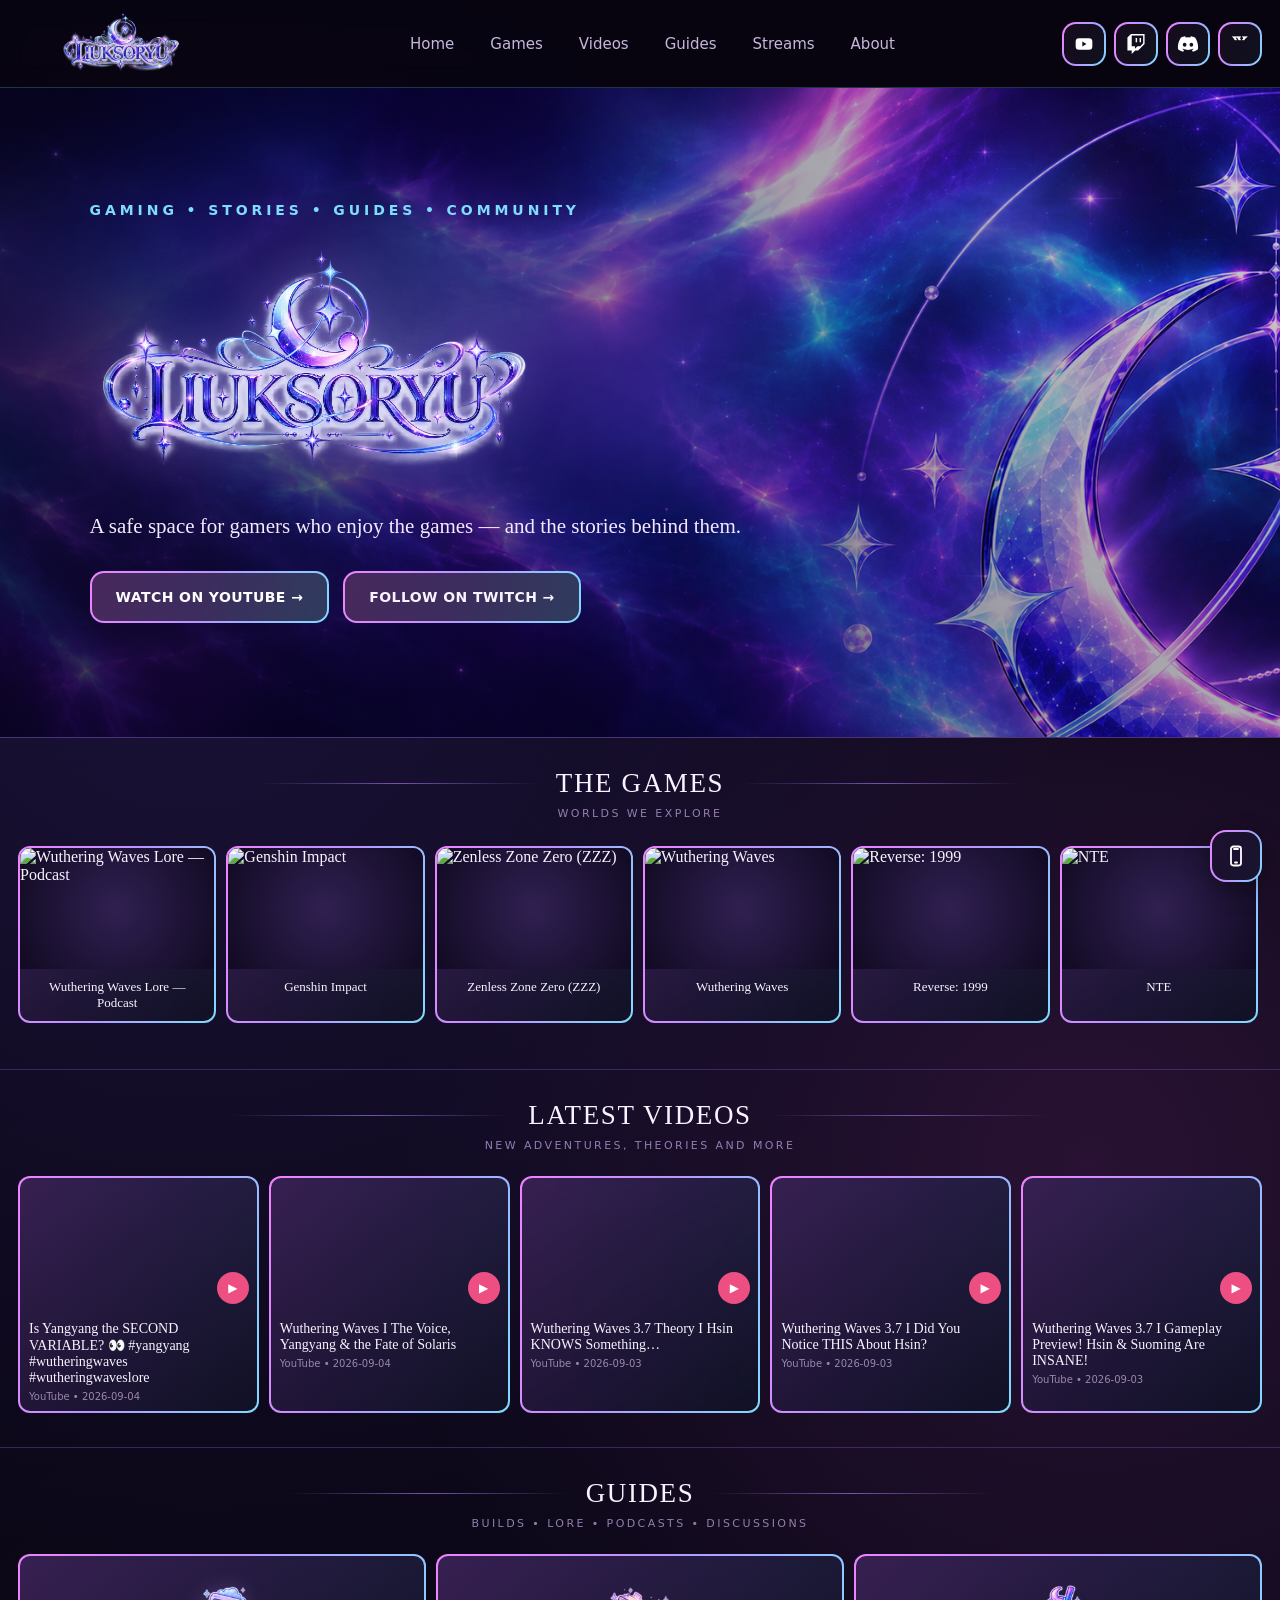
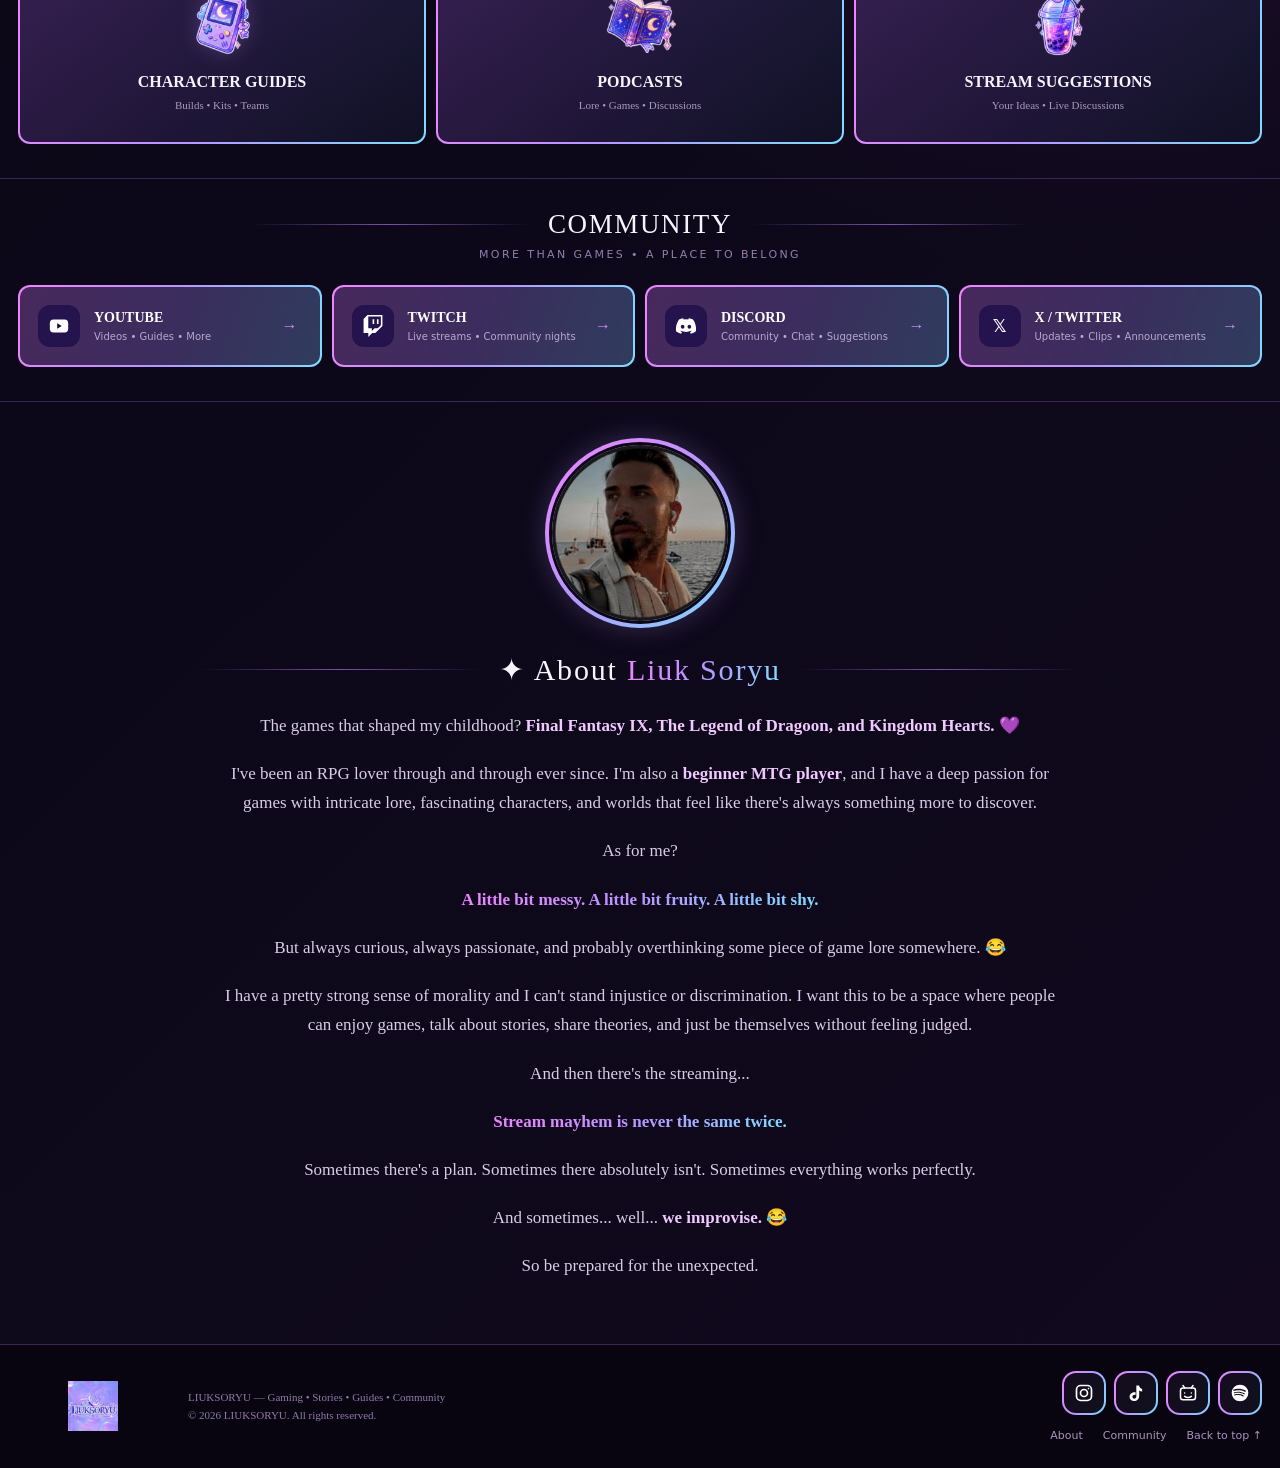
==== commit 287c28fa: "Lock final X icon visual bounds" ====
--- a/index.html
+++ b/index.html
@@ -1,2 +1,2 @@
 <!doctype html><html lang="en"><head><meta charset="utf-8"><meta name="viewport" content="width=device-width,initial-scale=1"><meta name="description" content="LIUKSORYU — Gacha games, stories, guides, theories, streams and community."><title>LIUKSORYU — Gaming • Stories • Guides • Community</title><style>:root{--bg:#090615;--panel:#130d28;--line:#5b3e91;--text:#f8f3ff;--muted:#b8a8d0;--pink:#ef83ff;--lav:#b896ff;--blue:#7edcff;--max:1460px}*{box-sizing:border-box}html{scroll-behavior:smooth}body{margin:0;background:radial-gradient(circle at 15% 20%,#1b1238 0,transparent 35%),radial-gradient(circle at 85% 38%,#291233 0,transparent 32%),linear-gradient(135deg,var(--bg),#0c0819 55%,#12091e);color:var(--text);font-family:Georgia,'Times New Roman',serif}a{color:inherit;text-decoration:none}.shell{width:min(calc(100% - 36px),var(--max));margin:auto}.topbar{height:88px;background:rgba(8,5,16,.94);border-bottom:1px solid rgba(126,220,255,.22);position:sticky;top:0;z-index:20;backdrop-filter:blur(12px)}.nav{height:88px;display:flex;align-items:center;gap:30px}.brand{display:flex;align-items:center;min-width:225px}.brand img{width:205px;height:68px;object-fit:contain;user-select:none;pointer-events:none}.links{display:flex;gap:36px;margin:auto;font:15px system-ui,sans-serif;color:#c7b7dd}.links a:hover{color:var(--pink)}.socials{display:flex;gap:8px}.social{width:44px;height:44px;border:1px solid #4b3378;border-radius:14px;display:grid;place-items:center;color:#fff}.social svg{width:20px;height:20px;display:block;overflow:visible}.social:hover{border-color:var(--pink);color:#fff}.hero{min-height:650px;background-image:url('Background.png');background-size:cover;background-position:center center;position:relative;display:flex;align-items:center;overflow:hidden;border-bottom:1px solid #4b3378}.hero:before{content:'';position:absolute;inset:0;background:linear-gradient(90deg,rgba(8,4,24,.70) 0%,rgba(8,4,24,.34) 48%,rgba(8,4,24,.08) 100%),linear-gradient(180deg,rgba(8,4,24,.10),rgba(8,4,24,.28));}.hero-content{position:relative;padding:72px 0;width:min(850px,100%);margin-left:7%;}.eyebrow{font:800 14px system-ui,sans-serif;letter-spacing:.28em;color:var(--blue);margin-bottom:24px}.hero-logo{width:min(700px,96%);height:auto;max-height:250px;object-fit:contain;object-position:left center;display:block;filter:drop-shadow(0 0 24px rgba(184,150,255,.35));margin-bottom:18px;user-select:none;pointer-events:none}.hero p{max-width:700px;color:#f4eaff;font-size:21px;line-height:1.55;margin:0 0 28px}.actions{display:flex;gap:14px;flex-wrap:wrap}.btn{padding:16px 24px;border:1px solid #67449a;border-radius:14px;background:rgba(25,15,48,.75);font:800 14px system-ui;letter-spacing:.03em;display:inline-flex;align-items:center;justify-content:center;gap:12px}.btn-icon{width:22px;height:22px;display:block;flex:0 0 22px}.btn.primary .btn-icon{color:#fff}.btn:hover{transform:translateY(-2px)}.btn.primary{background:linear-gradient(135deg,#f18aff,#a8a0ff);color:#160b22;border-color:transparent;box-shadow:0 12px 35px rgba(214,124,255,.22)}.section{padding:30px 0 34px;border-bottom:1px solid rgba(91,62,145,.55)}.section-title{display:flex;align-items:center;gap:18px;justify-content:center}.section-title h2{margin:0;font-size:27px;letter-spacing:.06em;font-weight:500}.rule{height:1px;flex:1;max-width:280px;background:linear-gradient(90deg,transparent,#7653ad,transparent)}.section-sub{text-align:center;margin:8px 0 24px;color:#927eae;font:11px system-ui;letter-spacing:.22em}.games{display:grid;grid-template-columns:repeat(6,1fr);gap:10px}.card{border:1px solid #543986;background:linear-gradient(145deg,rgba(30,18,58,.82),rgba(12,8,28,.92));border-radius:12px;overflow:hidden;transition:.2s}.card:hover{transform:translateY(-3px);border-color:#b56cff;box-shadow:0 12px 35px rgba(128,67,190,.2)}.image-slot{aspect-ratio:16/10;position:relative;background:radial-gradient(circle,#302052,#110a22);display:grid;place-items:center}.image-slot::after{content:'YOUR IMAGE';font:700 10px system-ui;letter-spacing:.18em;color:#806c9c}.image-slot.has-image::after{display:none}.image-slot img{width:100%;height:100%;object-fit:cover;display:block;position:absolute;inset:0}.game-name{padding:10px;text-align:center;font-size:13px;min-height:38px}.videos{display:grid;grid-template-columns:repeat(5,1fr);gap:10px}.video .image-slot{aspect-ratio:16/9}.video .image-slot::after{display:none!important;content:none!important}.play{position:absolute;z-index:2;right:8px;bottom:8px;width:32px;height:32px;border-radius:50%;background:#ed4f83;display:grid;place-items:center;font:12px system-ui;color:#fff}.video-info{padding:9px}.video-title{font-size:14px}.video-meta{color:#9987ad;font:10px system-ui;margin-top:5px}.guides{display:grid;grid-template-columns:repeat(3,minmax(0,1fr));gap:10px}.guide .image-slot{aspect-ratio:1.7}.guide-overlay{padding:18px;text-align:center}.guide{min-height:190px;display:flex;align-items:stretch}.guide .image-slot{display:none}.guide-overlay{width:100%;padding:28px 20px;display:flex;flex-direction:column;align-items:center;justify-content:center;text-align:center}.guide-icon{font-size:30px;line-height:1;color:var(--lav);margin-bottom:10px}.guide-overlay h3{font-size:16px;margin:0 0 8px}.guide-overlay p{color:#b8a8d0;font-size:11px;line-height:1.45;margin:0}.guide-icon{font-size:25px;color:var(--lav)}.guide-overlay h3{font-size:16px;margin:7px 0}.guide-overlay p{color:#a999bc;font-size:11px;margin:0}.community{display:grid;grid-template-columns:repeat(4,1fr);gap:10px}.community-card{padding:18px;display:grid;grid-template-columns:44px 1fr 20px;align-items:center;gap:12px}.community-icon{width:42px;height:42px;border-radius:12px;display:grid;place-items:center;background:#24134c;color:#fff;font:700 17px system-ui}.community-icon svg{width:22px;height:22px;display:block}.community-card h3{margin:0;font-size:14px}.community-card p{margin:5px 0 0;color:#9f8caf;font:10px system-ui}.community-arrow{color:#d58bff}.footer{padding:26px 0;background:#080511}.footer-inner{display:flex;justify-content:space-between;align-items:center}.footer-brand{display:flex;align-items:center;gap:20px}.footer-brand img{width:150px;height:50px;object-fit:contain;user-select:none;pointer-events:none}.footer-copy{color:#8f7ba9;font-size:11px;line-height:1.7}.footer-links{display:flex;gap:20px;color:#a993bd;font:11px system-ui}@media(max-width:900px){.games{grid-template-columns:repeat(3,1fr)}.videos{grid-template-columns:repeat(2,1fr)}.guides,.community{grid-template-columns:repeat(2,1fr)}.links{gap:15px}}@media(max-width:600px){.shell{width:calc(100% - 22px)}.topbar,.nav{height:64px}.brand{min-width:0}.brand img{width:125px}.links{display:none}.social{width:38px;height:38px}.hero{min-height:560px;background-position:center center}.hero-content{padding:50px 0;margin-left:0}.hero p{font-size:16px}.hero-logo{width:100%;height:135px}.games{grid-template-columns:repeat(2,1fr)}.videos{grid-template-columns:1fr}.guides,.community{grid-template-columns:1fr}.section-title h2{font-size:20px}.footer-inner,.footer-brand{align-items:flex-start;flex-direction:column}.footer-links{flex-wrap:wrap}}
-.card{border:2px solid transparent;background:linear-gradient(145deg,rgba(30,18,58,.88),rgba(12,8,28,.96)) padding-box,linear-gradient(110deg,#ef83ff 0%,#b896ff 48%,#7edcff 100%) border-box}.card:hover{border-color:transparent;background:linear-gradient(145deg,rgba(43,23,76,.96),rgba(18,10,40,.98)) padding-box,linear-gradient(110deg,#ef83ff 0%,#c39cff 48%,#8de5ff 100%) border-box;box-shadow:0 0 18px rgba(239,131,255,.28),0 0 38px rgba(126,220,255,.16),0 14px 38px rgba(128,67,190,.25)}.btn{border:2px solid transparent;background:linear-gradient(rgba(25,15,48,.78),rgba(25,15,48,.78)) padding-box,linear-gradient(110deg,#ef83ff 0%,#b896ff 48%,#7edcff 100%) border-box}.btn:hover{border-color:transparent;background:linear-gradient(110deg,#ef83ff 0%,#b896ff 48%,#7edcff 100%) padding-box,linear-gradient(110deg,#ef83ff 0%,#b896ff 48%,#7edcff 100%) border-box;box-shadow:0 0 20px rgba(239,131,255,.35),0 0 42px rgba(126,220,255,.18);color:#160b22}.btn:not(.primary):hover .btn-icon{color:#fff}.btn.primary{border:2px solid transparent;background:linear-gradient(110deg,#f18aff 0%,#a8a0ff 55%,#8bdcff 100%) padding-box,linear-gradient(110deg,#ef83ff 0%,#b896ff 48%,#7edcff 100%) border-box}.btn.primary:hover{background:linear-gradient(110deg,#f49aff 0%,#b7adff 55%,#9be5ff 100%) padding-box,linear-gradient(110deg,#ef83ff 0%,#b896ff 48%,#7edcff 100%) border-box;box-shadow:0 0 22px rgba(239,131,255,.42),0 0 46px rgba(126,220,255,.2),0 12px 35px rgba(214,124,255,.3)}.social{border:2px solid transparent;background:linear-gradient(rgba(8,5,16,.94),rgba(8,5,16,.94)) padding-box,linear-gradient(110deg,#ef83ff 0%,#b896ff 48%,#7edcff 100%) border-box}.social:hover{border-color:transparent;background:linear-gradient(rgba(25,15,48,.96),rgba(25,15,48,.96)) padding-box,linear-gradient(110deg,#ef83ff 0%,#b896ff 48%,#7edcff 100%) border-box;box-shadow:0 0 16px rgba(239,131,255,.3),0 0 30px rgba(126,220,255,.12);color:#fff}.community-card{border:2px solid transparent;background:linear-gradient(110deg,#f18aff 0%,#a8a0ff 55%,#8bdcff 100%) padding-box,linear-gradient(110deg,#ef83ff 0%,#b896ff 48%,#7edcff 100%) border-box;color:#160b22}.community-card .community-icon{background:rgba(45,18,75,.94);color:#fff}.community-card .community-arrow{color:#160b22}.community-card:hover{border-color:transparent;background:linear-gradient(110deg,#f49aff 0%,#b7adff 55%,#9be5ff 100%) padding-box,linear-gradient(110deg,#ef83ff 0%,#b896ff 48%,#7edcff 100%) border-box;color:#160b22;box-shadow:0 0 22px rgba(239,131,255,.42),0 0 46px rgba(126,220,255,.2),0 12px 35px rgba(214,124,255,.3)}.community-card:hover .community-icon{color:#fff}.community-card h3{color:#160b22}.community-card p{color:#392653}.community-card .community-arrow{color:#160b22}.btn.primary{background:linear-gradient(rgba(25,15,48,.78),rgba(25,15,48,.78)) padding-box,linear-gradient(110deg,#ef83ff 0%,#b896ff 48%,#7edcff 100%) border-box;color:#fff;box-shadow:none}.btn.primary:hover{background:linear-gradient(110deg,#ef83ff 0%,#b896ff 48%,#7edcff 100%) padding-box,linear-gradient(110deg,#ef83ff 0%,#b896ff 48%,#7edcff 100%) border-box;color:#160b22;box-shadow:0 0 22px rgba(239,131,255,.42),0 0 46px rgba(126,220,255,.2),0 12px 35px rgba(214,124,255,.3)}.btn.primary:hover .btn-icon{color:#fff}.community-card{border:2px solid transparent;background:linear-gradient(rgba(25,15,48,.78),rgba(25,15,48,.78)) padding-box,linear-gradient(110deg,#ef83ff 0%,#b896ff 48%,#7edcff 100%) border-box;color:#fff}.community-card .community-icon{background:#24134c;color:#fff}.community-card h3{color:#fff}.community-card p{color:#b8a8d0}.community-card .community-arrow{color:#d58bff}.community-card:hover{border-color:transparent;background:linear-gradient(110deg,#ef83ff 0%,#b896ff 48%,#7edcff 100%) padding-box,linear-gradient(110deg,#ef83ff 0%,#b896ff 48%,#7edcff 100%) border-box;color:#160b22;box-shadow:0 0 22px rgba(239,131,255,.42),0 0 46px rgba(126,220,255,.2),0 12px 35px rgba(214,124,255,.3)}.community-card:hover h3{color:#160b22}.community-card:hover p{color:#392653}.community-card:hover .community-arrow{color:#160b22}.community-card:hover .community-icon{color:#fff}.games{display:flex;gap:10px;overflow-x:auto;overflow-y:hidden;scroll-snap-type:x mandatory;scroll-behavior:smooth;padding:2px 2px 12px;-webkit-overflow-scrolling:touch;scrollbar-width:thin;scrollbar-color:#7653ad transparent}.games::-webkit-scrollbar{height:7px}.games::-webkit-scrollbar-track{background:transparent}.games::-webkit-scrollbar-thumb{background:linear-gradient(90deg,#ef83ff,#b896ff,#7edcff);border-radius:99px}.games .card{flex:0 0 calc((100% - 50px)/6);min-width:180px;scroll-snap-align:start}.games .card .image-slot{aspect-ratio:16/10}.games .game-name{font-weight:500}@media(max-width:900px){.games .card{flex-basis:calc((100% - 20px)/3);min-width:170px}}@media(max-width:600px){html{scroll-padding-top:70px}body{overflow-x:hidden;-webkit-text-size-adjust:100%}.shell{width:calc(100% - 22px)}.topbar,.nav{height:64px}.brand img{width:108px;height:52px}.header-socials{gap:5px}.header-social{width:36px;height:36px;flex-basis:36px;border-radius:11px}.header-social svg{width:18px;height:18px}.footer-inner{flex-direction:column;align-items:center;gap:18px}.footer-right{width:100%;align-items:center}.footer-socials{justify-content:center;gap:7px}.footer-social{width:42px;height:42px;flex-basis:42px}.footer-links{justify-content:center;flex-wrap:wrap}.guide-card-icon-img{width:64px;height:64px}.hero{min-height:590px}.hero-content{width:100%;padding:54px 0 46px;margin-left:0;text-align:center}.hero-logo{width:100%;max-height:150px;object-position:center;margin:0 auto 16px}.hero p{font-size:16px}.actions{display:grid;grid-template-columns:1fr;gap:10px;width:100%}.btn{width:100%;min-height:52px;padding:14px 18px}.videos{grid-template-columns:1fr}.guides,.community{grid-template-columns:1fr;gap:12px}.games .card{flex:0 0 78%;min-width:0}.section{padding:26px 0 30px}.section-title h2{font-size:20px;white-space:nowrap}.section-sub{font-size:9px;letter-spacing:.18em}.footer-brand img{width:130px;height:44px}.footer-socials{overflow-x:auto;scrollbar-width:none;width:100%;padding:2px 8px 6px}.footer-socials::-webkit-scrollbar{display:none}.community-card{min-height:76px;padding:14px}.game-name{padding:9px}.video-title{font-size:14px;line-height:1.35}.about-copy{font-size:16px;line-height:1.65}.about-section{padding-top:34px}}@media(max-width:360px){.brand img{width:96px}.header-social{width:34px;height:34px}.header-social svg{width:17px;height:17px}.hero-logo{max-height:132px}.hero p{font-size:15px}.section-title h2{font-size:18px}.rule{max-width:48px}.games .card{flex-basis:84%}}@media(any-pointer:coarse){.btn,.header-social,.footer-social,.community-card,.games .card,.video,.guide{min-height:48px}}.about-portrait{width:190px;height:190px;margin:0 auto 24px;border-radius:50%;padding:4px;background:linear-gradient(135deg,#ef83ff,#b896ff,#7edcff);box-shadow:0 0 28px rgba(184,150,255,.24)}.about-portrait img{width:100%;height:100%;display:block;object-fit:cover;border-radius:50%;border:3px solid #0b0716}.about-section .section-title h2{font-size:30px}.about-section .section-title h2 span{background:linear-gradient(110deg,#ef83ff,#b896ff,#7edcff);-webkit-background-clip:text;background-clip:text;color:transparent}.about-wrap{max-width:980px;margin:0 auto;text-align:center}.about-section{padding-top:36px;padding-bottom:44px}.about-copy{max-width:850px;margin:24px auto 0;color:#d9cde8;font-size:17px;line-height:1.72}.about-copy p{margin:0 0 19px}.about-copy strong{color:#f0c9ff}.about-copy p:nth-child(4) strong,.about-copy p:nth-child(8) strong{background:linear-gradient(110deg,#ef83ff,#b896ff,#7edcff);-webkit-background-clip:text;background-clip:text;color:transparent}.footer-right{display:flex;flex-direction:column;align-items:flex-end;gap:14px;min-width:0}.footer-socials{display:flex;gap:8px;align-items:center;justify-content:flex-end;min-width:0}.footer-social{width:44px;height:44px;border:2px solid transparent;border-radius:14px;display:grid;place-items:center;color:#fff;background:linear-gradient(rgba(8,5,16,.94),rgba(8,5,16,.94)) padding-box,linear-gradient(110deg,#ef83ff,#b896ff,#7edcff) border-box;flex:0 0 44px}.footer-social svg{width:20px;height:20px;display:block}.guide-card-icon-img{width:72px;height:72px;object-fit:contain;display:block;margin:0 auto 10px;filter:drop-shadow(0 0 10px rgba(184,150,255,.24))}.guide-overlay .guide-card-icon-img{flex:0 0 auto}.about-section .about-portrait img{content:url('Profile.jpg')}.footer-brand img{content:url('profilediscordcommunity.png')}</style><style id="liuksoryu-mobile-preview-lock">/* LIUKSORYU-MOBILE-PREVIEW-LOCKED */#mobilePreviewToggle{position:fixed;right:18px;bottom:18px;width:52px;height:52px;z-index:2147483646;border:2px solid transparent;border-radius:16px;display:grid;place-items:center;color:#fff;cursor:pointer;background:linear-gradient(rgba(20,12,38,.96),rgba(20,12,38,.96)) padding-box,linear-gradient(110deg,#ef83ff,#b896ff,#7edcff) border-box;box-shadow:0 8px 24px rgba(0,0,0,.35)}#mobilePreviewToggle svg{width:24px;height:24px;display:block;pointer-events:none}#mobilePreviewOverlay{position:fixed;inset:0;z-index:2147483645;display:none;align-items:center;justify-content:center;padding:14px;background:rgba(4,2,12,.8);backdrop-filter:blur(8px)}body.mobile-preview-open{overflow:hidden}body.mobile-preview-open #mobilePreviewOverlay{display:flex}#mobilePreviewDevice{width:min(390px,calc(100vw - 28px));height:min(844px,calc(100vh - 28px));border:7px solid #171022;border-radius:30px;background:#000;box-shadow:0 0 0 2px #6f4b9e,0 25px 80px rgba(0,0,0,.65);overflow:hidden;position:relative}#mobilePreviewLabel{position:absolute;top:0;left:0;right:0;height:30px;z-index:3;background:rgba(12,7,24,.96);color:#d9c7ec;text-align:center;font:700 9px/30px system-ui,sans-serif;letter-spacing:.14em;pointer-events:none}#mobilePreviewFrame{position:absolute;left:0;top:30px;width:100%;height:calc(100% - 30px);border:0;background:#090615}#mobilePreviewClose{position:absolute;top:3px;left:6px;z-index:5;width:24px;height:24px;padding:0;border:0;border-radius:6px;background:rgba(255,255,255,.08);color:#fff;display:grid;place-items:center;font:700 18px/24px system-ui,sans-serif;cursor:pointer}#mobilePreviewClose:hover{background:rgba(239,131,255,.85);color:#160b22}body.mobile-preview-embedded #mobilePreviewToggle,body.mobile-preview-embedded #mobilePreviewOverlay{display:none!important}@media(max-width:600px){#mobilePreviewOverlay{padding:8px}#mobilePreviewDevice{width:calc(100vw - 16px);height:calc(100vh - 16px);border-width:6px;border-radius:24px}#mobilePreviewLabel{height:28px;line-height:28px;padding-left:34px}#mobilePreviewFrame{top:28px;height:calc(100% - 28px)}}</style><style id="liuksoryu-final-social-render-lock">#liuksoryu-final-social-render-lock{display:none}.socials .social{display:grid!important;visibility:visible!important;opacity:1!important;place-items:center!important;overflow:visible!important;width:44px!important;height:44px!important;flex:0 0 44px!important;color:#fff!important}.socials .social svg{display:block!important;visibility:visible!important;opacity:1!important;overflow:visible!important;flex:none!important;fill:currentColor!important}.socials .social[aria-label="Discord"] svg{width:22px!important;height:22px!important}.socials .social[aria-label="Discord"] svg path{fill:currentColor!important;stroke:none!important}.socials .social[aria-label="X"] svg{width:21px!important;height:21px!important}.socials .social[aria-label="X"] .liuksoryu-header-x-asset{width:16px!important;height:16px!important;display:block!important;object-fit:contain!important;flex:none!important;max-width:16px!important;max-height:16px!important}.socials .social[aria-label="X"] svg path{fill:currentColor!important;stroke:none!important}@media(max-width:900px){.socials .social{display:grid!important}.socials .social[aria-label="X"]{display:grid!important}}@media(max-width:600px){.socials{gap:5px!important}.socials .social{width:36px!important;height:36px!important;flex-basis:36px!important;border-radius:11px!important}.socials .social[aria-label="Discord"] svg{width:19px!important;height:19px!important}.socials .social[aria-label="X"] svg{width:18px!important;height:18px!important}.socials .social[aria-label="X"] .liuksoryu-header-x-asset{width:16px!important;height:16px!important;display:block!important;object-fit:contain!important;flex:none!important;max-width:13px!important;max-height:13px!important}}</style></head><body oncontextmenu="return false"><header class="topbar"><div class="shell nav"><a class="brand" href="#top"><img src="LOGO.png" alt="LIUKSORYU" draggable="false"></a><nav class="links"><a href="#top">Home</a><a href="#games">Games</a><a href="#videos">Videos</a><a href="#guides">Guides</a><a href="#community">Streams</a><a href="#about">About</a></nav><div class="socials"><a class="social" href="https://youtube.com/@liuksoryu" target="_blank" rel="noopener" aria-label="YouTube"><svg viewBox="0 0 24 24" aria-hidden="true"><rect x="2" y="5" width="20" height="14" rx="4" fill="#fff"/><path d="M10 9l5 3-5 3V9z" fill="#130d28"/></svg></a><a class="social" href="https://www.twitch.tv/liuksoryu" target="_blank" rel="noopener" aria-label="Twitch"><svg viewBox="0 0 24 24" aria-hidden="true"><path d="M11.571 4.714h1.715v5.143H11.57zm4.715 0H18v5.143h-1.714zM6 0L1.714 4.286v15.428h5.143V24l4.286-4.286h3.428L22.286 12V0zm14.571 11.143l-3.428 3.428h-3.429l-3 3v-3H6.857V1.714h13.714Z" fill="currentColor"/></svg></a><a class="social" href="https://discord.gg/DwHKtRMX2g" target="_blank" rel="noopener" aria-label="Discord"><svg viewBox="0 0 640 512" aria-hidden="true" fill="currentColor"><path d="M524.531,69.836a1.5,1.5,0,0,0-.764-.7A485.065,485.065,0,0,0,404.081,32.03a1.816,1.816,0,0,0-1.923.91,337.461,337.461,0,0,0-14.9,30.6,447.848,447.848,0,0,0-134.426,0,309.541,309.541,0,0,0-15.135-30.6,1.89,1.89,0,0,0-1.924-.91A483.689,483.689,0,0,0,116.085,69.137a1.712,1.712,0,0,0-.788.676C39.068,183.651,18.186,294.69,28.43,404.354a2.016,2.016,0,0,0,.765,1.375A487.666,487.666,0,0,0,176.02,479.918a1.9,1.9,0,0,0,2.063-.676A348.2,348.2,0,0,0,208.12,430.4a1.86,1.86,0,0,0-1.019-2.588,321.173,321.173,0,0,1-45.868-21.853,1.885,1.885,0,0,1-.185-3.126c3.082-2.309,6.166-4.711,9.109-7.137a1.819,1.819,0,0,1,1.9-.256c96.229,43.917,200.41,43.917,295.5,0a1.812,1.812,0,0,1,1.924.233c2.944,2.426,6.027,4.851,9.132,7.16a1.884,1.884,0,0,1-.162,3.126,301.407,301.407,0,0,1-45.89,21.83,1.875,1.875,0,0,0-1,2.611,391.055,391.055,0,0,0,30.014,48.815,1.864,1.864,0,0,0,2.063.7A486.048,486.048,0,0,0,610.7,405.729a1.882,1.882,0,0,0,.765-1.352C623.729,277.594,590.933,167.465,524.531,69.836ZM222.491,337.58c-28.972,0-52.844-26.587-52.844-59.239S193.056,219.1,222.491,219.1c29.665,0,53.306,26.82,52.843,59.239C275.334,310.993,251.924,337.58,222.491,337.58Zm195.38,0c-28.971,0-52.843-26.587-52.843-59.239S388.437,219.1,417.871,219.1c29.667,0,53.307,26.82,52.844,59.239C470.715,310.993,447.538,337.58,417.871,337.58Z"/></svg></a><a class="social" href="https://x.com/LiukSoryu" target="_blank" rel="noopener" aria-label="X"><img class="liuksoryu-header-x-asset" src="x-icon-liuksoryu.png" alt="X" draggable="false"></a></div></div></header><main id="top"><section class="hero"><div class="shell hero-content"><div class="eyebrow">GAMING • STORIES • GUIDES • COMMUNITY</div><img class="hero-logo" src="LOGO.png" alt="LIUKSORYU" draggable="false"><p>A safe space for gamers who enjoy the games — and the stories behind them.</p><div class="actions"><a class="btn primary" href="https://youtube.com/@liuksoryu" target="_blank" rel="noopener"><span>WATCH ON YOUTUBE →</span></a><a class="btn" href="https://www.twitch.tv/liuksoryu" target="_blank" rel="noopener"><span>FOLLOW ON TWITCH →</span></a></div></div></section><section class="section" id="games"><div class="shell"><div class="section-title"><span class="rule"></span><h2>THE GAMES</h2><span class="rule"></span></div><div class="section-sub">WORLDS WE EXPLORE</div><div class="games"><a class="card game-card" href="https://youtube.com/playlist?list=PLSjzzcfb3AwA" target="_blank" rel="noopener"><div class="image-slot has-image"><img src="https://i.ytimg.com/vi/buaKyKTyHcs/hqdefault.jpg" alt="Wuthering Waves Lore — Podcast" loading="lazy"></div><div class="game-name">Wuthering Waves Lore — Podcast</div></a><a class="card game-card" href="https://youtube.com/playlist?list=PL3gT64ipuP2Q4oL7gny6-uQTKGX6vrA9h" target="_blank" rel="noopener"><div class="image-slot has-image"><img src="https://i.ytimg.com/vi/e9zxQj__UNQ/hqdefault.jpg" alt="Genshin Impact" loading="lazy"></div><div class="game-name">Genshin Impact</div></a><a class="card game-card" href="https://youtube.com/playlist?list=PL3gT64ipuP2TJ-7CqMaOkUabLrfCJ112_" target="_blank" rel="noopener"><div class="image-slot has-image"><img src="https://i.ytimg.com/vi/bbF8ns-IEn8/hqdefault.jpg" alt="Zenless Zone Zero (ZZZ)" loading="lazy"></div><div class="game-name">Zenless Zone Zero (ZZZ)</div></a><a class="card game-card" href="https://youtube.com/playlist?list=PLBU_IiYBDS9c" target="_blank" rel="noopener"><div class="image-slot has-image"><img src="https://i.ytimg.com/vi/buaKyKTyHcs/hqdefault.jpg" alt="Wuthering Waves" loading="lazy"></div><div class="game-name">Wuthering Waves</div></a><a class="card game-card" href="https://youtube.com/playlist?list=PL3gT64ipuP2S-_KTvJ0oJDdQIDpuDGAwq" target="_blank" rel="noopener"><div class="image-slot has-image"><img src="https://i.ytimg.com/vi/KXiaRsn7OdE/hqdefault.jpg" alt="Reverse: 1999" loading="lazy"></div><div class="game-name">Reverse: 1999</div></a><a class="card game-card" href="https://youtube.com/playlist?list=PLRiUfBOoP20M" target="_blank" rel="noopener"><div class="image-slot has-image"><img src="https://i.ytimg.com/vi/DL7o0Tpr-g8/hqdefault.jpg" alt="NTE" loading="lazy"></div><div class="game-name">NTE</div></a><a class="card game-card" href="https://youtube.com/playlist?list=PLHqebmkOvcn4" target="_blank" rel="noopener"><div class="image-slot has-image"><img src="https://i.ytimg.com/vi/oruzenZEnco/hqdefault.jpg" alt="Chaos Zero Nightmare" loading="lazy"></div><div class="game-name">Chaos Zero Nightmare</div></a><a class="card game-card" href="https://youtube.com/playlist?list=PLNf6kMa6gAa8" target="_blank" rel="noopener"><div class="image-slot has-image"><img src="https://i.ytimg.com/vi/7Zz461qlnbs/hqdefault.jpg" alt="Arknights: Endfield" loading="lazy"></div><div class="game-name">Arknights: Endfield</div></a><a class="card game-card" href="https://youtube.com/playlist?list=PLH_i2bw4m1HI" target="_blank" rel="noopener"><div class="image-slot has-image"><img src="https://i.ytimg.com/vi/3K3PF7XmgOU/hqdefault.jpg" alt="Honkai Star Rail" loading="lazy"></div><div class="game-name">Honkai Star Rail</div></a><a class="card game-card" href="#"><div class="image-slot has-image"><img src="profilediscordcommunity.png" alt="LIUKSORYU community" loading="lazy"></div><div class="game-name">And More To Come…</div></a></div></div></section><section class="section" id="videos"><div class="shell"><div class="section-title"><span class="rule"></span><h2>LATEST VIDEOS</h2><span class="rule"></span></div><div class="section-sub">NEW ADVENTURES, THEORIES AND MORE</div><div class="videos"><a class="card video" data-video-card href="#" target="_blank" rel="noopener"><div class="image-slot"><span class="play">▶</span></div><div class="video-info"><div class="video-title">Loading latest video…</div><div class="video-meta">YouTube</div></div></a><a class="card video" data-video-card href="#" target="_blank" rel="noopener"><div class="image-slot"><span class="play">▶</span></div><div class="video-info"><div class="video-title">Loading latest video…</div><div class="video-meta">YouTube</div></div></a><a class="card video" data-video-card href="#" target="_blank" rel="noopener"><div class="image-slot"><span class="play">▶</span></div><div class="video-info"><div class="video-title">Loading latest video…</div><div class="video-meta">YouTube</div></div></a><a class="card video" data-video-card href="#" target="_blank" rel="noopener"><div class="image-slot"><span class="play">▶</span></div><div class="video-info"><div class="video-title">Loading latest video…</div><div class="video-meta">YouTube</div></div></a><a class="card video" data-video-card href="#" target="_blank" rel="noopener"><div class="image-slot"><span class="play">▶</span></div><div class="video-info"><div class="video-title">Loading latest video…</div><div class="video-meta">YouTube</div></div></a></div></div></section><section class="section" id="guides"><div class="shell"><div class="section-title"><span class="rule"></span><h2>GUIDES</h2><span class="rule"></span></div><div class="section-sub">BUILDS • LORE • PODCASTS • DISCUSSIONS</div><div class="guides"><a class="card guide" href="character-guides.html"><div class="guide-overlay"><img class="guide-card-icon-img" src="GuidesLiuksoryu.png" alt="LIUKSORYU Guides"><h3>CHARACTER GUIDES</h3><p>Builds • Kits • Teams</p></div></a><a class="card guide" href="podcasts.html"><div class="guide-overlay"><div class="guide-icon"><img src="Lore.png" alt="Lore podcast artwork" style="width:72px;height:72px;object-fit:contain;display:block"></div><h3>PODCASTS</h3><p>Lore • Games • Discussions</p></div></a><a class="card guide" href="stream-suggestions.html"><div class="guide-overlay"><div class="guide-icon"><img src="bobas friends.png" alt="Boba's Friends artwork" style="width:72px;height:72px;object-fit:contain;display:block"></div><h3>STREAM SUGGESTIONS</h3><p>Your Ideas • Live Discussions</p></div></a></div></div></section><section class="section" id="community"><div class="shell"><div class="section-title"><span class="rule"></span><h2>COMMUNITY</h2><span class="rule"></span></div><div class="section-sub">MORE THAN GAMES • A PLACE TO BELONG</div><div class="community"><a class="card community-card" href="https://youtube.com/@liuksoryu" target="_blank" rel="noopener"><div class="community-icon"><svg viewBox="0 0 24 24" aria-hidden="true"><rect x="2" y="5" width="20" height="14" rx="4" fill="currentColor"/><path d="M10 9l5 3-5 3V9z" fill="#130d28"/></svg></div><div><h3>YOUTUBE</h3><p>Videos • Guides • More</p></div><div class="community-arrow">→</div></a><a class="card community-card" href="https://www.twitch.tv/liuksoryu" target="_blank" rel="noopener"><div class="community-icon"><svg viewBox="0 0 24 24" aria-hidden="true" fill="currentColor"><path d="M11.571 4.714h1.715v5.143H11.57zm4.715 0H18v5.143h-1.714zM6 0L1.714 4.286v15.428h5.143V24l4.286-4.286h3.428L22.286 12V0zm14.571 11.143l-3.428 3.428h-3.429l-3 3v-3H6.857V1.714h13.714Z"/></svg></div><div><h3>TWITCH</h3><p>Live streams • Community nights</p></div><div class="community-arrow">→</div></a><a class="card community-card" href="https://discord.gg/DwHKtRMX2g" target="_blank" rel="noopener"><div class="community-icon"><svg viewBox="0 0 640 512" aria-hidden="true" fill="currentColor"><path d="M524.531,69.836a1.5,1.5,0,0,0-.764-.7A485.065,485.065,0,0,0,404.081,32.03a1.816,1.816,0,0,0-1.923.91,337.461,337.461,0,0,0-14.9,30.6,447.848,447.848,0,0,0-134.426,0,309.541,309.541,0,0,0-15.135-30.6,1.89,1.89,0,0,0-1.924-.91A483.689,483.689,0,0,0,116.085,69.137a1.712,1.712,0,0,0-.788.676C39.068,183.651,18.186,294.69,28.43,404.354a2.016,2.016,0,0,0,.765,1.375A487.666,487.666,0,0,0,176.02,479.918a1.9,1.9,0,0,0,2.063-.676A348.2,348.2,0,0,0,208.12,430.4a1.86,1.86,0,0,0-1.019-2.588,321.173,321.173,0,0,1-45.868-21.853,1.885,1.885,0,0,1-.185-3.126c3.082-2.309,6.166-4.711,9.109-7.137a1.819,1.819,0,0,1,1.9-.256c96.229,43.917,200.41,43.917,295.5,0a1.812,1.812,0,0,1,1.924.233c2.944,2.426,6.027,4.851,9.132,7.16a1.884,1.884,0,0,1-.162,3.126,301.407,301.407,0,0,1-45.89,21.83,1.875,1.875,0,0,0-1,2.611,391.055,391.055,0,0,0,30.014,48.815,1.864,1.864,0,0,0,2.063.7A486.048,486.048,0,0,0,610.7,405.729a1.882,1.882,0,0,0,.765-1.352C623.729,277.594,590.933,167.465,524.531,69.836ZM222.491,337.58c-28.972,0-52.844-26.587-52.844-59.239S193.056,219.1,222.491,219.1c29.665,0,53.306,26.82,52.843,59.239C275.334,310.993,251.924,337.58,222.491,337.58Zm195.38,0c-28.971,0-52.843-26.587-52.843-59.239S388.437,219.1,417.871,219.1c29.667,0,53.307,26.82,52.844,59.239C470.715,310.993,447.538,337.58,417.871,337.58Z"/></svg></div><div><h3>DISCORD</h3><p>Community • Chat • Suggestions</p></div><div class="community-arrow">→</div></a><a class="card community-card" href="https://x.com/LiukSoryu" target="_blank" rel="noopener"><div class="community-icon">𝕏</div><div><h3>X / TWITTER</h3><p>Updates • Clips • Announcements</p></div><div class="community-arrow">→</div></a></div></div></section><section class="section about-section" id="about"><div class="shell"><div class="about-wrap"><div class="about-portrait"><img src="Profile.jpg" alt="Liuk Soryu"></div><div class="section-title"><span class="rule"></span><h2>✦ About <span>Liuk Soryu</span></h2><span class="rule"></span></div><div class="about-copy"><p>The games that shaped my childhood? <strong>Final Fantasy IX, The Legend of Dragoon, and Kingdom Hearts.</strong> 💜</p><p>I've been an RPG lover through and through ever since. I'm also a <strong>beginner MTG player</strong>, and I have a deep passion for games with intricate lore, fascinating characters, and worlds that feel like there's always something more to discover.</p><p>As for me?</p><p><strong>A little bit messy. A little bit fruity. A little bit shy.</strong></p><p>But always curious, always passionate, and probably overthinking some piece of game lore somewhere. 😂</p><p>I have a pretty strong sense of morality and I can't stand injustice or discrimination. I want this to be a space where people can enjoy games, talk about stories, share theories, and just be themselves without feeling judged.</p><p>And then there's the streaming...</p><p><strong>Stream mayhem is never the same twice.</strong></p><p>Sometimes there's a plan. Sometimes there absolutely isn't. Sometimes everything works perfectly.</p><p>And sometimes... well... <strong>we improvise.</strong> 😂</p><p>So be prepared for the unexpected.</p></div></div></div></section></main><footer class="footer"><div class="shell footer-inner"><div class="footer-brand"><img src="profilediscordcommunity.png" alt="LIUKSORYU" draggable="false"><div class="footer-copy">LIUKSORYU — Gaming • Stories • Guides • Community<br>© 2026 LIUKSORYU. All rights reserved.</div></div><div class="footer-right"><div class="footer-socials"><a class="footer-social" href="https://www.instagram.com/liuksoryu/" target="_blank" rel="noopener" aria-label="Instagram"><svg viewBox="0 0 24 24" aria-hidden="true" fill="none" stroke="currentColor" stroke-width="2"><rect x="3" y="3" width="18" height="18" rx="5"/><circle cx="12" cy="12" r="4.2"/><circle cx="17.4" cy="6.7" r="1" fill="currentColor" stroke="none"/></svg></a><a class="footer-social" href="https://www.tiktok.com/@liuk.soryu?lang=en" target="_blank" rel="noopener" aria-label="TikTok"><svg viewBox="0 0 24 24" aria-hidden="true" fill="currentColor"><path d="M15.7 3c.4 2.1 1.6 3.5 3.7 4.1v3.1c-1.3-.1-2.5-.5-3.6-1.2v6.4c0 4-2.6 6.3-6.1 6.3-3.2 0-5.4-2.2-5.4-5.1 0-3.3 2.7-5.5 6.2-5.5.3 0 .7 0 1 .1v3.1c-.3-.1-.7-.2-1-.2-1.7 0-2.8 1-2.8 2.5 0 1.3.9 2.3 2.2 2.3 1.5 0 2.5-1 2.5-3V3h3.3z"/></svg></a><a class="footer-social" href="https://space.bilibili.com/3707055856683500?spm_id_from=333.1387.0.0" target="_blank" rel="noopener" aria-label="Bilibili"><svg viewBox="0 0 24 24" aria-hidden="true" fill="none" stroke="currentColor" stroke-width="1.8"><rect x="3" y="6" width="18" height="14" rx="3"/><path d="M8 6 6 3m10 3 2-3M8 12h.01M16 12h.01M8 16c1.2 1 2.4 1.4 4 1.4s2.8-.4 4-1.4" stroke-linecap="round"/></svg></a><a class="footer-social" href="https://open.spotify.com/show/3Fa75fsoqh2IGwPEzOxyUg" target="_blank" rel="noopener" aria-label="Spotify"><svg viewBox="0 0 24 24" aria-hidden="true" fill="currentColor"><path d="M12 2a10 10 0 1 0 0 20 10 10 0 0 0 0-20zm4.4 13.9c-.2.3-.6.4-.9.2-2.6-1.6-5.9-2-9.8-1.1-.4.1-.7-.1-.8-.5-.1-.4.1-.7.5-.8 4.2-1 7.8-.6 10.7 1.2.4.2.5.6.3 1zm1.2-2.6c-.2.4-.7.5-1 .3-3-1.8-7.5-2.3-11-1.2-.4.1-.8-.1-.9-.5-.1-.4.1-.8.5-.9 4-1.2 8.9-.6 12.2 1.4.4.2.5.7.2.9zm.1-2.7C14.1 8.5 8.3 8.3 5 9.4c-.5.2-1.1-.1-1.1-.6-.2-.5.1-1 .6-1.1 3.8-1.2 10.2-1 14.1 1.4.4.3.6.8.3 1.2-.3.4-.8.6-1.3.3z"/></svg></a></div><div class="footer-links"><a href="#about">About</a><a href="#community">Community</a><a href="#top">Back to top ↑</a></div></div></div></footer><script>async function loadLatestVideos(){try{const r=await fetch('videos.json?v='+Date.now(),{cache:'no-store'});if(!r.ok)throw new Error('videos.json unavailable');const videos=await r.json();document.querySelectorAll('[data-video-card]').forEach((card,i)=>{const v=videos[i];if(!v){card.style.display='none';return}card.style.display='';card.href=v.url;card.querySelector('.video-title').textContent=v.title;card.querySelector('.video-meta').textContent=v.meta||'YouTube';const slot=card.querySelector('.image-slot');slot.style.backgroundImage=`url(\"${v.thumbnail}\")`;slot.style.backgroundSize='cover';slot.style.backgroundPosition='center';slot.style.backgroundRepeat='no-repeat'})}catch(e){console.warn('Latest videos could not be loaded:',e)}}loadLatestVideos();</script><div id="mobilePreviewOverlay" aria-hidden="true"><div id="mobilePreviewDevice"><div id="mobilePreviewLabel">MOBILE PREVIEW</div><button id="mobilePreviewClose" type="button" aria-label="Close mobile preview">×</button><iframe id="mobilePreviewFrame" title="LIUKSORYU mobile preview"></iframe></div></div><button id="mobilePreviewToggle" type="button" aria-label="Open mobile preview" title="Open mobile preview"><svg viewBox="0 0 24 24" fill="none" stroke="currentColor" stroke-width="1.8" stroke-linecap="round"><rect x="7" y="2.5" width="10" height="19" rx="2.4"/><path d="M10 5h4M11 18.5h2"/></svg></button><script id="liuksoryu-mobile-preview-script">(function(){var b=document.getElementById('mobilePreviewToggle'),o=document.getElementById('mobilePreviewOverlay'),f=document.getElementById('mobilePreviewFrame'),c=document.getElementById('mobilePreviewClose');if(!b||!o||!f)return;if(new URLSearchParams(location.search).has('mobile-preview')){document.body.classList.add('mobile-preview-embedded');return;}function close(){document.body.classList.remove('mobile-preview-open');o.setAttribute('aria-hidden','true');}function open(){document.body.classList.add('mobile-preview-open');o.setAttribute('aria-hidden','false');if(!f.src){f.src=location.href.split('#')[0].split('?')[0]+'?mobile-preview=1';}}b.addEventListener('click',function(e){e.preventDefault();e.stopPropagation();document.body.classList.contains('mobile-preview-open')?close():open();});c&&c.addEventListener('click',function(e){e.preventDefault();e.stopPropagation();close();});o.addEventListener('click',function(e){if(e.target===o)close();});document.addEventListener('keydown',function(e){if(e.key==='Escape')close();});})();</script></body></html>
+.card{border:2px solid transparent;background:linear-gradient(145deg,rgba(30,18,58,.88),rgba(12,8,28,.96)) padding-box,linear-gradient(110deg,#ef83ff 0%,#b896ff 48%,#7edcff 100%) border-box}.card:hover{border-color:transparent;background:linear-gradient(145deg,rgba(43,23,76,.96),rgba(18,10,40,.98)) padding-box,linear-gradient(110deg,#ef83ff 0%,#c39cff 48%,#8de5ff 100%) border-box;box-shadow:0 0 18px rgba(239,131,255,.28),0 0 38px rgba(126,220,255,.16),0 14px 38px rgba(128,67,190,.25)}.btn{border:2px solid transparent;background:linear-gradient(rgba(25,15,48,.78),rgba(25,15,48,.78)) padding-box,linear-gradient(110deg,#ef83ff 0%,#b896ff 48%,#7edcff 100%) border-box}.btn:hover{border-color:transparent;background:linear-gradient(110deg,#ef83ff 0%,#b896ff 48%,#7edcff 100%) padding-box,linear-gradient(110deg,#ef83ff 0%,#b896ff 48%,#7edcff 100%) border-box;box-shadow:0 0 20px rgba(239,131,255,.35),0 0 42px rgba(126,220,255,.18);color:#160b22}.btn:not(.primary):hover .btn-icon{color:#fff}.btn.primary{border:2px solid transparent;background:linear-gradient(110deg,#f18aff 0%,#a8a0ff 55%,#8bdcff 100%) padding-box,linear-gradient(110deg,#ef83ff 0%,#b896ff 48%,#7edcff 100%) border-box}.btn.primary:hover{background:linear-gradient(110deg,#f49aff 0%,#b7adff 55%,#9be5ff 100%) padding-box,linear-gradient(110deg,#ef83ff 0%,#b896ff 48%,#7edcff 100%) border-box;box-shadow:0 0 22px rgba(239,131,255,.42),0 0 46px rgba(126,220,255,.2),0 12px 35px rgba(214,124,255,.3)}.social{border:2px solid transparent;background:linear-gradient(rgba(8,5,16,.94),rgba(8,5,16,.94)) padding-box,linear-gradient(110deg,#ef83ff 0%,#b896ff 48%,#7edcff 100%) border-box}.social:hover{border-color:transparent;background:linear-gradient(rgba(25,15,48,.96),rgba(25,15,48,.96)) padding-box,linear-gradient(110deg,#ef83ff 0%,#b896ff 48%,#7edcff 100%) border-box;box-shadow:0 0 16px rgba(239,131,255,.3),0 0 30px rgba(126,220,255,.12);color:#fff}.community-card{border:2px solid transparent;background:linear-gradient(110deg,#f18aff 0%,#a8a0ff 55%,#8bdcff 100%) padding-box,linear-gradient(110deg,#ef83ff 0%,#b896ff 48%,#7edcff 100%) border-box;color:#160b22}.community-card .community-icon{background:rgba(45,18,75,.94);color:#fff}.community-card .community-arrow{color:#160b22}.community-card:hover{border-color:transparent;background:linear-gradient(110deg,#f49aff 0%,#b7adff 55%,#9be5ff 100%) padding-box,linear-gradient(110deg,#ef83ff 0%,#b896ff 48%,#7edcff 100%) border-box;color:#160b22;box-shadow:0 0 22px rgba(239,131,255,.42),0 0 46px rgba(126,220,255,.2),0 12px 35px rgba(214,124,255,.3)}.community-card:hover .community-icon{color:#fff}.community-card h3{color:#160b22}.community-card p{color:#392653}.community-card .community-arrow{color:#160b22}.btn.primary{background:linear-gradient(rgba(25,15,48,.78),rgba(25,15,48,.78)) padding-box,linear-gradient(110deg,#ef83ff 0%,#b896ff 48%,#7edcff 100%) border-box;color:#fff;box-shadow:none}.btn.primary:hover{background:linear-gradient(110deg,#ef83ff 0%,#b896ff 48%,#7edcff 100%) padding-box,linear-gradient(110deg,#ef83ff 0%,#b896ff 48%,#7edcff 100%) border-box;color:#160b22;box-shadow:0 0 22px rgba(239,131,255,.42),0 0 46px rgba(126,220,255,.2),0 12px 35px rgba(214,124,255,.3)}.btn.primary:hover .btn-icon{color:#fff}.community-card{border:2px solid transparent;background:linear-gradient(rgba(25,15,48,.78),rgba(25,15,48,.78)) padding-box,linear-gradient(110deg,#ef83ff 0%,#b896ff 48%,#7edcff 100%) border-box;color:#fff}.community-card .community-icon{background:#24134c;color:#fff}.community-card h3{color:#fff}.community-card p{color:#b8a8d0}.community-card .community-arrow{color:#d58bff}.community-card:hover{border-color:transparent;background:linear-gradient(110deg,#ef83ff 0%,#b896ff 48%,#7edcff 100%) padding-box,linear-gradient(110deg,#ef83ff 0%,#b896ff 48%,#7edcff 100%) border-box;color:#160b22;box-shadow:0 0 22px rgba(239,131,255,.42),0 0 46px rgba(126,220,255,.2),0 12px 35px rgba(214,124,255,.3)}.community-card:hover h3{color:#160b22}.community-card:hover p{color:#392653}.community-card:hover .community-arrow{color:#160b22}.community-card:hover .community-icon{color:#fff}.games{display:flex;gap:10px;overflow-x:auto;overflow-y:hidden;scroll-snap-type:x mandatory;scroll-behavior:smooth;padding:2px 2px 12px;-webkit-overflow-scrolling:touch;scrollbar-width:thin;scrollbar-color:#7653ad transparent}.games::-webkit-scrollbar{height:7px}.games::-webkit-scrollbar-track{background:transparent}.games::-webkit-scrollbar-thumb{background:linear-gradient(90deg,#ef83ff,#b896ff,#7edcff);border-radius:99px}.games .card{flex:0 0 calc((100% - 50px)/6);min-width:180px;scroll-snap-align:start}.games .card .image-slot{aspect-ratio:16/10}.games .game-name{font-weight:500}@media(max-width:900px){.games .card{flex-basis:calc((100% - 20px)/3);min-width:170px}}@media(max-width:600px){html{scroll-padding-top:70px}body{overflow-x:hidden;-webkit-text-size-adjust:100%}.shell{width:calc(100% - 22px)}.topbar,.nav{height:64px}.brand img{width:108px;height:52px}.header-socials{gap:5px}.header-social{width:36px;height:36px;flex-basis:36px;border-radius:11px}.header-social svg{width:18px;height:18px}.footer-inner{flex-direction:column;align-items:center;gap:18px}.footer-right{width:100%;align-items:center}.footer-socials{justify-content:center;gap:7px}.footer-social{width:42px;height:42px;flex-basis:42px}.footer-links{justify-content:center;flex-wrap:wrap}.guide-card-icon-img{width:64px;height:64px}.hero{min-height:590px}.hero-content{width:100%;padding:54px 0 46px;margin-left:0;text-align:center}.hero-logo{width:100%;max-height:150px;object-position:center;margin:0 auto 16px}.hero p{font-size:16px}.actions{display:grid;grid-template-columns:1fr;gap:10px;width:100%}.btn{width:100%;min-height:52px;padding:14px 18px}.videos{grid-template-columns:1fr}.guides,.community{grid-template-columns:1fr;gap:12px}.games .card{flex:0 0 78%;min-width:0}.section{padding:26px 0 30px}.section-title h2{font-size:20px;white-space:nowrap}.section-sub{font-size:9px;letter-spacing:.18em}.footer-brand img{width:130px;height:44px}.footer-socials{overflow-x:auto;scrollbar-width:none;width:100%;padding:2px 8px 6px}.footer-socials::-webkit-scrollbar{display:none}.community-card{min-height:76px;padding:14px}.game-name{padding:9px}.video-title{font-size:14px;line-height:1.35}.about-copy{font-size:16px;line-height:1.65}.about-section{padding-top:34px}}@media(max-width:360px){.brand img{width:96px}.header-social{width:34px;height:34px}.header-social svg{width:17px;height:17px}.hero-logo{max-height:132px}.hero p{font-size:15px}.section-title h2{font-size:18px}.rule{max-width:48px}.games .card{flex-basis:84%}}@media(any-pointer:coarse){.btn,.header-social,.footer-social,.community-card,.games .card,.video,.guide{min-height:48px}}.about-portrait{width:190px;height:190px;margin:0 auto 24px;border-radius:50%;padding:4px;background:linear-gradient(135deg,#ef83ff,#b896ff,#7edcff);box-shadow:0 0 28px rgba(184,150,255,.24)}.about-portrait img{width:100%;height:100%;display:block;object-fit:cover;border-radius:50%;border:3px solid #0b0716}.about-section .section-title h2{font-size:30px}.about-section .section-title h2 span{background:linear-gradient(110deg,#ef83ff,#b896ff,#7edcff);-webkit-background-clip:text;background-clip:text;color:transparent}.about-wrap{max-width:980px;margin:0 auto;text-align:center}.about-section{padding-top:36px;padding-bottom:44px}.about-copy{max-width:850px;margin:24px auto 0;color:#d9cde8;font-size:17px;line-height:1.72}.about-copy p{margin:0 0 19px}.about-copy strong{color:#f0c9ff}.about-copy p:nth-child(4) strong,.about-copy p:nth-child(8) strong{background:linear-gradient(110deg,#ef83ff,#b896ff,#7edcff);-webkit-background-clip:text;background-clip:text;color:transparent}.footer-right{display:flex;flex-direction:column;align-items:flex-end;gap:14px;min-width:0}.footer-socials{display:flex;gap:8px;align-items:center;justify-content:flex-end;min-width:0}.footer-social{width:44px;height:44px;border:2px solid transparent;border-radius:14px;display:grid;place-items:center;color:#fff;background:linear-gradient(rgba(8,5,16,.94),rgba(8,5,16,.94)) padding-box,linear-gradient(110deg,#ef83ff,#b896ff,#7edcff) border-box;flex:0 0 44px}.footer-social svg{width:20px;height:20px;display:block}.guide-card-icon-img{width:72px;height:72px;object-fit:contain;display:block;margin:0 auto 10px;filter:drop-shadow(0 0 10px rgba(184,150,255,.24))}.guide-overlay .guide-card-icon-img{flex:0 0 auto}.about-section .about-portrait img{content:url('Profile.jpg')}.footer-brand img{content:url('profilediscordcommunity.png')}</style><style id="liuksoryu-mobile-preview-lock">/* LIUKSORYU-MOBILE-PREVIEW-LOCKED */#mobilePreviewToggle{position:fixed;right:18px;bottom:18px;width:52px;height:52px;z-index:2147483646;border:2px solid transparent;border-radius:16px;display:grid;place-items:center;color:#fff;cursor:pointer;background:linear-gradient(rgba(20,12,38,.96),rgba(20,12,38,.96)) padding-box,linear-gradient(110deg,#ef83ff,#b896ff,#7edcff) border-box;box-shadow:0 8px 24px rgba(0,0,0,.35)}#mobilePreviewToggle svg{width:24px;height:24px;display:block;pointer-events:none}#mobilePreviewOverlay{position:fixed;inset:0;z-index:2147483645;display:none;align-items:center;justify-content:center;padding:14px;background:rgba(4,2,12,.8);backdrop-filter:blur(8px)}body.mobile-preview-open{overflow:hidden}body.mobile-preview-open #mobilePreviewOverlay{display:flex}#mobilePreviewDevice{width:min(390px,calc(100vw - 28px));height:min(844px,calc(100vh - 28px));border:7px solid #171022;border-radius:30px;background:#000;box-shadow:0 0 0 2px #6f4b9e,0 25px 80px rgba(0,0,0,.65);overflow:hidden;position:relative}#mobilePreviewLabel{position:absolute;top:0;left:0;right:0;height:30px;z-index:3;background:rgba(12,7,24,.96);color:#d9c7ec;text-align:center;font:700 9px/30px system-ui,sans-serif;letter-spacing:.14em;pointer-events:none}#mobilePreviewFrame{position:absolute;left:0;top:30px;width:100%;height:calc(100% - 30px);border:0;background:#090615}#mobilePreviewClose{position:absolute;top:3px;left:6px;z-index:5;width:24px;height:24px;padding:0;border:0;border-radius:6px;background:rgba(255,255,255,.08);color:#fff;display:grid;place-items:center;font:700 18px/24px system-ui,sans-serif;cursor:pointer}#mobilePreviewClose:hover{background:rgba(239,131,255,.85);color:#160b22}body.mobile-preview-embedded #mobilePreviewToggle,body.mobile-preview-embedded #mobilePreviewOverlay{display:none!important}@media(max-width:600px){#mobilePreviewOverlay{padding:8px}#mobilePreviewDevice{width:calc(100vw - 16px);height:calc(100vh - 16px);border-width:6px;border-radius:24px}#mobilePreviewLabel{height:28px;line-height:28px;padding-left:34px}#mobilePreviewFrame{top:28px;height:calc(100% - 28px)}}</style><style id="liuksoryu-final-social-render-lock">#liuksoryu-final-social-render-lock{display:none}.socials .social{display:grid!important;visibility:visible!important;opacity:1!important;place-items:center!important;overflow:visible!important;width:44px!important;height:44px!important;flex:0 0 44px!important;color:#fff!important}.socials .social svg{display:block!important;visibility:visible!important;opacity:1!important;overflow:visible!important;flex:none!important;fill:currentColor!important}.socials .social[aria-label="Discord"] svg{width:22px!important;height:22px!important}.socials .social[aria-label="Discord"] svg path{fill:currentColor!important;stroke:none!important}.socials .social[aria-label="X"] svg{width:21px!important;height:21px!important}.socials .social[aria-label="X"] .liuksoryu-header-x-asset{width:16px!important;height:16px!important;display:block!important;object-fit:contain!important;flex:none!important;max-width:16px!important;max-height:16px!important}.socials .social[aria-label="X"] svg path{fill:currentColor!important;stroke:none!important}@media(max-width:900px){.socials .social{display:grid!important}.socials .social[aria-label="X"]{display:grid!important}}@media(max-width:600px){.socials{gap:5px!important}.socials .social{width:36px!important;height:36px!important;flex-basis:36px!important;border-radius:11px!important}.socials .social[aria-label="Discord"] svg{width:19px!important;height:19px!important}.socials .social[aria-label="X"] svg{width:18px!important;height:18px!important}.socials .social[aria-label="X"] .liuksoryu-header-x-asset{width:16px!important;height:16px!important;display:block!important;object-fit:contain!important;flex:none!important;max-width:13px!important;max-height:13px!important}}</style><style id="liuksoryu-final-x-visual-bounds">.socials .social[aria-label="X"] .liuksoryu-header-x-asset{width:18px!important;height:18px!important;max-width:18px!important;max-height:18px!important;display:block!important;object-fit:contain!important}@media(max-width:600px){.socials .social[aria-label="X"] .liuksoryu-header-x-asset{width:16px!important;height:16px!important;max-width:16px!important;max-height:16px!important}}</style></head><body oncontextmenu="return false"><header class="topbar"><div class="shell nav"><a class="brand" href="#top"><img src="LOGO.png" alt="LIUKSORYU" draggable="false"></a><nav class="links"><a href="#top">Home</a><a href="#games">Games</a><a href="#videos">Videos</a><a href="#guides">Guides</a><a href="#community">Streams</a><a href="#about">About</a></nav><div class="socials"><a class="social" href="https://youtube.com/@liuksoryu" target="_blank" rel="noopener" aria-label="YouTube"><svg viewBox="0 0 24 24" aria-hidden="true"><rect x="2" y="5" width="20" height="14" rx="4" fill="#fff"/><path d="M10 9l5 3-5 3V9z" fill="#130d28"/></svg></a><a class="social" href="https://www.twitch.tv/liuksoryu" target="_blank" rel="noopener" aria-label="Twitch"><svg viewBox="0 0 24 24" aria-hidden="true"><path d="M11.571 4.714h1.715v5.143H11.57zm4.715 0H18v5.143h-1.714zM6 0L1.714 4.286v15.428h5.143V24l4.286-4.286h3.428L22.286 12V0zm14.571 11.143l-3.428 3.428h-3.429l-3 3v-3H6.857V1.714h13.714Z" fill="currentColor"/></svg></a><a class="social" href="https://discord.gg/DwHKtRMX2g" target="_blank" rel="noopener" aria-label="Discord"><svg viewBox="0 0 640 512" aria-hidden="true" fill="currentColor"><path d="M524.531,69.836a1.5,1.5,0,0,0-.764-.7A485.065,485.065,0,0,0,404.081,32.03a1.816,1.816,0,0,0-1.923.91,337.461,337.461,0,0,0-14.9,30.6,447.848,447.848,0,0,0-134.426,0,309.541,309.541,0,0,0-15.135-30.6,1.89,1.89,0,0,0-1.924-.91A483.689,483.689,0,0,0,116.085,69.137a1.712,1.712,0,0,0-.788.676C39.068,183.651,18.186,294.69,28.43,404.354a2.016,2.016,0,0,0,.765,1.375A487.666,487.666,0,0,0,176.02,479.918a1.9,1.9,0,0,0,2.063-.676A348.2,348.2,0,0,0,208.12,430.4a1.86,1.86,0,0,0-1.019-2.588,321.173,321.173,0,0,1-45.868-21.853,1.885,1.885,0,0,1-.185-3.126c3.082-2.309,6.166-4.711,9.109-7.137a1.819,1.819,0,0,1,1.9-.256c96.229,43.917,200.41,43.917,295.5,0a1.812,1.812,0,0,1,1.924.233c2.944,2.426,6.027,4.851,9.132,7.16a1.884,1.884,0,0,1-.162,3.126,301.407,301.407,0,0,1-45.89,21.83,1.875,1.875,0,0,0-1,2.611,391.055,391.055,0,0,0,30.014,48.815,1.864,1.864,0,0,0,2.063.7A486.048,486.048,0,0,0,610.7,405.729a1.882,1.882,0,0,0,.765-1.352C623.729,277.594,590.933,167.465,524.531,69.836ZM222.491,337.58c-28.972,0-52.844-26.587-52.844-59.239S193.056,219.1,222.491,219.1c29.665,0,53.306,26.82,52.843,59.239C275.334,310.993,251.924,337.58,222.491,337.58Zm195.38,0c-28.971,0-52.843-26.587-52.843-59.239S388.437,219.1,417.871,219.1c29.667,0,53.307,26.82,52.844,59.239C470.715,310.993,447.538,337.58,417.871,337.58Z"/></svg></a><a class="social" href="https://x.com/LiukSoryu" target="_blank" rel="noopener" aria-label="X"><img class="liuksoryu-header-x-asset" src="x-icon-liuksoryu.png" alt="X" draggable="false"></a></div></div></header><main id="top"><section class="hero"><div class="shell hero-content"><div class="eyebrow">GAMING • STORIES • GUIDES • COMMUNITY</div><img class="hero-logo" src="LOGO.png" alt="LIUKSORYU" draggable="false"><p>A safe space for gamers who enjoy the games — and the stories behind them.</p><div class="actions"><a class="btn primary" href="https://youtube.com/@liuksoryu" target="_blank" rel="noopener"><span>WATCH ON YOUTUBE →</span></a><a class="btn" href="https://www.twitch.tv/liuksoryu" target="_blank" rel="noopener"><span>FOLLOW ON TWITCH →</span></a></div></div></section><section class="section" id="games"><div class="shell"><div class="section-title"><span class="rule"></span><h2>THE GAMES</h2><span class="rule"></span></div><div class="section-sub">WORLDS WE EXPLORE</div><div class="games"><a class="card game-card" href="https://youtube.com/playlist?list=PLSjzzcfb3AwA" target="_blank" rel="noopener"><div class="image-slot has-image"><img src="https://i.ytimg.com/vi/buaKyKTyHcs/hqdefault.jpg" alt="Wuthering Waves Lore — Podcast" loading="lazy"></div><div class="game-name">Wuthering Waves Lore — Podcast</div></a><a class="card game-card" href="https://youtube.com/playlist?list=PL3gT64ipuP2Q4oL7gny6-uQTKGX6vrA9h" target="_blank" rel="noopener"><div class="image-slot has-image"><img src="https://i.ytimg.com/vi/e9zxQj__UNQ/hqdefault.jpg" alt="Genshin Impact" loading="lazy"></div><div class="game-name">Genshin Impact</div></a><a class="card game-card" href="https://youtube.com/playlist?list=PL3gT64ipuP2TJ-7CqMaOkUabLrfCJ112_" target="_blank" rel="noopener"><div class="image-slot has-image"><img src="https://i.ytimg.com/vi/bbF8ns-IEn8/hqdefault.jpg" alt="Zenless Zone Zero (ZZZ)" loading="lazy"></div><div class="game-name">Zenless Zone Zero (ZZZ)</div></a><a class="card game-card" href="https://youtube.com/playlist?list=PLBU_IiYBDS9c" target="_blank" rel="noopener"><div class="image-slot has-image"><img src="https://i.ytimg.com/vi/buaKyKTyHcs/hqdefault.jpg" alt="Wuthering Waves" loading="lazy"></div><div class="game-name">Wuthering Waves</div></a><a class="card game-card" href="https://youtube.com/playlist?list=PL3gT64ipuP2S-_KTvJ0oJDdQIDpuDGAwq" target="_blank" rel="noopener"><div class="image-slot has-image"><img src="https://i.ytimg.com/vi/KXiaRsn7OdE/hqdefault.jpg" alt="Reverse: 1999" loading="lazy"></div><div class="game-name">Reverse: 1999</div></a><a class="card game-card" href="https://youtube.com/playlist?list=PLRiUfBOoP20M" target="_blank" rel="noopener"><div class="image-slot has-image"><img src="https://i.ytimg.com/vi/DL7o0Tpr-g8/hqdefault.jpg" alt="NTE" loading="lazy"></div><div class="game-name">NTE</div></a><a class="card game-card" href="https://youtube.com/playlist?list=PLHqebmkOvcn4" target="_blank" rel="noopener"><div class="image-slot has-image"><img src="https://i.ytimg.com/vi/oruzenZEnco/hqdefault.jpg" alt="Chaos Zero Nightmare" loading="lazy"></div><div class="game-name">Chaos Zero Nightmare</div></a><a class="card game-card" href="https://youtube.com/playlist?list=PLNf6kMa6gAa8" target="_blank" rel="noopener"><div class="image-slot has-image"><img src="https://i.ytimg.com/vi/7Zz461qlnbs/hqdefault.jpg" alt="Arknights: Endfield" loading="lazy"></div><div class="game-name">Arknights: Endfield</div></a><a class="card game-card" href="https://youtube.com/playlist?list=PLH_i2bw4m1HI" target="_blank" rel="noopener"><div class="image-slot has-image"><img src="https://i.ytimg.com/vi/3K3PF7XmgOU/hqdefault.jpg" alt="Honkai Star Rail" loading="lazy"></div><div class="game-name">Honkai Star Rail</div></a><a class="card game-card" href="#"><div class="image-slot has-image"><img src="profilediscordcommunity.png" alt="LIUKSORYU community" loading="lazy"></div><div class="game-name">And More To Come…</div></a></div></div></section><section class="section" id="videos"><div class="shell"><div class="section-title"><span class="rule"></span><h2>LATEST VIDEOS</h2><span class="rule"></span></div><div class="section-sub">NEW ADVENTURES, THEORIES AND MORE</div><div class="videos"><a class="card video" data-video-card href="#" target="_blank" rel="noopener"><div class="image-slot"><span class="play">▶</span></div><div class="video-info"><div class="video-title">Loading latest video…</div><div class="video-meta">YouTube</div></div></a><a class="card video" data-video-card href="#" target="_blank" rel="noopener"><div class="image-slot"><span class="play">▶</span></div><div class="video-info"><div class="video-title">Loading latest video…</div><div class="video-meta">YouTube</div></div></a><a class="card video" data-video-card href="#" target="_blank" rel="noopener"><div class="image-slot"><span class="play">▶</span></div><div class="video-info"><div class="video-title">Loading latest video…</div><div class="video-meta">YouTube</div></div></a><a class="card video" data-video-card href="#" target="_blank" rel="noopener"><div class="image-slot"><span class="play">▶</span></div><div class="video-info"><div class="video-title">Loading latest video…</div><div class="video-meta">YouTube</div></div></a><a class="card video" data-video-card href="#" target="_blank" rel="noopener"><div class="image-slot"><span class="play">▶</span></div><div class="video-info"><div class="video-title">Loading latest video…</div><div class="video-meta">YouTube</div></div></a></div></div></section><section class="section" id="guides"><div class="shell"><div class="section-title"><span class="rule"></span><h2>GUIDES</h2><span class="rule"></span></div><div class="section-sub">BUILDS • LORE • PODCASTS • DISCUSSIONS</div><div class="guides"><a class="card guide" href="character-guides.html"><div class="guide-overlay"><img class="guide-card-icon-img" src="GuidesLiuksoryu.png" alt="LIUKSORYU Guides"><h3>CHARACTER GUIDES</h3><p>Builds • Kits • Teams</p></div></a><a class="card guide" href="podcasts.html"><div class="guide-overlay"><div class="guide-icon"><img src="Lore.png" alt="Lore podcast artwork" style="width:72px;height:72px;object-fit:contain;display:block"></div><h3>PODCASTS</h3><p>Lore • Games • Discussions</p></div></a><a class="card guide" href="stream-suggestions.html"><div class="guide-overlay"><div class="guide-icon"><img src="bobas friends.png" alt="Boba's Friends artwork" style="width:72px;height:72px;object-fit:contain;display:block"></div><h3>STREAM SUGGESTIONS</h3><p>Your Ideas • Live Discussions</p></div></a></div></div></section><section class="section" id="community"><div class="shell"><div class="section-title"><span class="rule"></span><h2>COMMUNITY</h2><span class="rule"></span></div><div class="section-sub">MORE THAN GAMES • A PLACE TO BELONG</div><div class="community"><a class="card community-card" href="https://youtube.com/@liuksoryu" target="_blank" rel="noopener"><div class="community-icon"><svg viewBox="0 0 24 24" aria-hidden="true"><rect x="2" y="5" width="20" height="14" rx="4" fill="currentColor"/><path d="M10 9l5 3-5 3V9z" fill="#130d28"/></svg></div><div><h3>YOUTUBE</h3><p>Videos • Guides • More</p></div><div class="community-arrow">→</div></a><a class="card community-card" href="https://www.twitch.tv/liuksoryu" target="_blank" rel="noopener"><div class="community-icon"><svg viewBox="0 0 24 24" aria-hidden="true" fill="currentColor"><path d="M11.571 4.714h1.715v5.143H11.57zm4.715 0H18v5.143h-1.714zM6 0L1.714 4.286v15.428h5.143V24l4.286-4.286h3.428L22.286 12V0zm14.571 11.143l-3.428 3.428h-3.429l-3 3v-3H6.857V1.714h13.714Z"/></svg></div><div><h3>TWITCH</h3><p>Live streams • Community nights</p></div><div class="community-arrow">→</div></a><a class="card community-card" href="https://discord.gg/DwHKtRMX2g" target="_blank" rel="noopener"><div class="community-icon"><svg viewBox="0 0 640 512" aria-hidden="true" fill="currentColor"><path d="M524.531,69.836a1.5,1.5,0,0,0-.764-.7A485.065,485.065,0,0,0,404.081,32.03a1.816,1.816,0,0,0-1.923.91,337.461,337.461,0,0,0-14.9,30.6,447.848,447.848,0,0,0-134.426,0,309.541,309.541,0,0,0-15.135-30.6,1.89,1.89,0,0,0-1.924-.91A483.689,483.689,0,0,0,116.085,69.137a1.712,1.712,0,0,0-.788.676C39.068,183.651,18.186,294.69,28.43,404.354a2.016,2.016,0,0,0,.765,1.375A487.666,487.666,0,0,0,176.02,479.918a1.9,1.9,0,0,0,2.063-.676A348.2,348.2,0,0,0,208.12,430.4a1.86,1.86,0,0,0-1.019-2.588,321.173,321.173,0,0,1-45.868-21.853,1.885,1.885,0,0,1-.185-3.126c3.082-2.309,6.166-4.711,9.109-7.137a1.819,1.819,0,0,1,1.9-.256c96.229,43.917,200.41,43.917,295.5,0a1.812,1.812,0,0,1,1.924.233c2.944,2.426,6.027,4.851,9.132,7.16a1.884,1.884,0,0,1-.162,3.126,301.407,301.407,0,0,1-45.89,21.83,1.875,1.875,0,0,0-1,2.611,391.055,391.055,0,0,0,30.014,48.815,1.864,1.864,0,0,0,2.063.7A486.048,486.048,0,0,0,610.7,405.729a1.882,1.882,0,0,0,.765-1.352C623.729,277.594,590.933,167.465,524.531,69.836ZM222.491,337.58c-28.972,0-52.844-26.587-52.844-59.239S193.056,219.1,222.491,219.1c29.665,0,53.306,26.82,52.843,59.239C275.334,310.993,251.924,337.58,222.491,337.58Zm195.38,0c-28.971,0-52.843-26.587-52.843-59.239S388.437,219.1,417.871,219.1c29.667,0,53.307,26.82,52.844,59.239C470.715,310.993,447.538,337.58,417.871,337.58Z"/></svg></div><div><h3>DISCORD</h3><p>Community • Chat • Suggestions</p></div><div class="community-arrow">→</div></a><a class="card community-card" href="https://x.com/LiukSoryu" target="_blank" rel="noopener"><div class="community-icon">𝕏</div><div><h3>X / TWITTER</h3><p>Updates • Clips • Announcements</p></div><div class="community-arrow">→</div></a></div></div></section><section class="section about-section" id="about"><div class="shell"><div class="about-wrap"><div class="about-portrait"><img src="Profile.jpg" alt="Liuk Soryu"></div><div class="section-title"><span class="rule"></span><h2>✦ About <span>Liuk Soryu</span></h2><span class="rule"></span></div><div class="about-copy"><p>The games that shaped my childhood? <strong>Final Fantasy IX, The Legend of Dragoon, and Kingdom Hearts.</strong> 💜</p><p>I've been an RPG lover through and through ever since. I'm also a <strong>beginner MTG player</strong>, and I have a deep passion for games with intricate lore, fascinating characters, and worlds that feel like there's always something more to discover.</p><p>As for me?</p><p><strong>A little bit messy. A little bit fruity. A little bit shy.</strong></p><p>But always curious, always passionate, and probably overthinking some piece of game lore somewhere. 😂</p><p>I have a pretty strong sense of morality and I can't stand injustice or discrimination. I want this to be a space where people can enjoy games, talk about stories, share theories, and just be themselves without feeling judged.</p><p>And then there's the streaming...</p><p><strong>Stream mayhem is never the same twice.</strong></p><p>Sometimes there's a plan. Sometimes there absolutely isn't. Sometimes everything works perfectly.</p><p>And sometimes... well... <strong>we improvise.</strong> 😂</p><p>So be prepared for the unexpected.</p></div></div></div></section></main><footer class="footer"><div class="shell footer-inner"><div class="footer-brand"><img src="profilediscordcommunity.png" alt="LIUKSORYU" draggable="false"><div class="footer-copy">LIUKSORYU — Gaming • Stories • Guides • Community<br>© 2026 LIUKSORYU. All rights reserved.</div></div><div class="footer-right"><div class="footer-socials"><a class="footer-social" href="https://www.instagram.com/liuksoryu/" target="_blank" rel="noopener" aria-label="Instagram"><svg viewBox="0 0 24 24" aria-hidden="true" fill="none" stroke="currentColor" stroke-width="2"><rect x="3" y="3" width="18" height="18" rx="5"/><circle cx="12" cy="12" r="4.2"/><circle cx="17.4" cy="6.7" r="1" fill="currentColor" stroke="none"/></svg></a><a class="footer-social" href="https://www.tiktok.com/@liuk.soryu?lang=en" target="_blank" rel="noopener" aria-label="TikTok"><svg viewBox="0 0 24 24" aria-hidden="true" fill="currentColor"><path d="M15.7 3c.4 2.1 1.6 3.5 3.7 4.1v3.1c-1.3-.1-2.5-.5-3.6-1.2v6.4c0 4-2.6 6.3-6.1 6.3-3.2 0-5.4-2.2-5.4-5.1 0-3.3 2.7-5.5 6.2-5.5.3 0 .7 0 1 .1v3.1c-.3-.1-.7-.2-1-.2-1.7 0-2.8 1-2.8 2.5 0 1.3.9 2.3 2.2 2.3 1.5 0 2.5-1 2.5-3V3h3.3z"/></svg></a><a class="footer-social" href="https://space.bilibili.com/3707055856683500?spm_id_from=333.1387.0.0" target="_blank" rel="noopener" aria-label="Bilibili"><svg viewBox="0 0 24 24" aria-hidden="true" fill="none" stroke="currentColor" stroke-width="1.8"><rect x="3" y="6" width="18" height="14" rx="3"/><path d="M8 6 6 3m10 3 2-3M8 12h.01M16 12h.01M8 16c1.2 1 2.4 1.4 4 1.4s2.8-.4 4-1.4" stroke-linecap="round"/></svg></a><a class="footer-social" href="https://open.spotify.com/show/3Fa75fsoqh2IGwPEzOxyUg" target="_blank" rel="noopener" aria-label="Spotify"><svg viewBox="0 0 24 24" aria-hidden="true" fill="currentColor"><path d="M12 2a10 10 0 1 0 0 20 10 10 0 0 0 0-20zm4.4 13.9c-.2.3-.6.4-.9.2-2.6-1.6-5.9-2-9.8-1.1-.4.1-.7-.1-.8-.5-.1-.4.1-.7.5-.8 4.2-1 7.8-.6 10.7 1.2.4.2.5.6.3 1zm1.2-2.6c-.2.4-.7.5-1 .3-3-1.8-7.5-2.3-11-1.2-.4.1-.8-.1-.9-.5-.1-.4.1-.8.5-.9 4-1.2 8.9-.6 12.2 1.4.4.2.5.7.2.9zm.1-2.7C14.1 8.5 8.3 8.3 5 9.4c-.5.2-1.1-.1-1.1-.6-.2-.5.1-1 .6-1.1 3.8-1.2 10.2-1 14.1 1.4.4.3.6.8.3 1.2-.3.4-.8.6-1.3.3z"/></svg></a></div><div class="footer-links"><a href="#about">About</a><a href="#community">Community</a><a href="#top">Back to top ↑</a></div></div></div></footer><script>async function loadLatestVideos(){try{const r=await fetch('videos.json?v='+Date.now(),{cache:'no-store'});if(!r.ok)throw new Error('videos.json unavailable');const videos=await r.json();document.querySelectorAll('[data-video-card]').forEach((card,i)=>{const v=videos[i];if(!v){card.style.display='none';return}card.style.display='';card.href=v.url;card.querySelector('.video-title').textContent=v.title;card.querySelector('.video-meta').textContent=v.meta||'YouTube';const slot=card.querySelector('.image-slot');slot.style.backgroundImage=`url(\"${v.thumbnail}\")`;slot.style.backgroundSize='cover';slot.style.backgroundPosition='center';slot.style.backgroundRepeat='no-repeat'})}catch(e){console.warn('Latest videos could not be loaded:',e)}}loadLatestVideos();</script><div id="mobilePreviewOverlay" aria-hidden="true"><div id="mobilePreviewDevice"><div id="mobilePreviewLabel">MOBILE PREVIEW</div><button id="mobilePreviewClose" type="button" aria-label="Close mobile preview">×</button><iframe id="mobilePreviewFrame" title="LIUKSORYU mobile preview"></iframe></div></div><button id="mobilePreviewToggle" type="button" aria-label="Open mobile preview" title="Open mobile preview"><svg viewBox="0 0 24 24" fill="none" stroke="currentColor" stroke-width="1.8" stroke-linecap="round"><rect x="7" y="2.5" width="10" height="19" rx="2.4"/><path d="M10 5h4M11 18.5h2"/></svg></button><script id="liuksoryu-mobile-preview-script">(function(){var b=document.getElementById('mobilePreviewToggle'),o=document.getElementById('mobilePreviewOverlay'),f=document.getElementById('mobilePreviewFrame'),c=document.getElementById('mobilePreviewClose');if(!b||!o||!f)return;if(new URLSearchParams(location.search).has('mobile-preview')){document.body.classList.add('mobile-preview-embedded');return;}function close(){document.body.classList.remove('mobile-preview-open');o.setAttribute('aria-hidden','true');}function open(){document.body.classList.add('mobile-preview-open');o.setAttribute('aria-hidden','false');if(!f.src){f.src=location.href.split('#')[0].split('?')[0]+'?mobile-preview=1';}}b.addEventListener('click',function(e){e.preventDefault();e.stopPropagation();document.body.classList.contains('mobile-preview-open')?close():open();});c&&c.addEventListener('click',function(e){e.preventDefault();e.stopPropagation();close();});o.addEventListener('click',function(e){if(e.target===o)close();});document.addEventListener('keydown',function(e){if(e.key==='Escape')close();});})();</script></body></html>
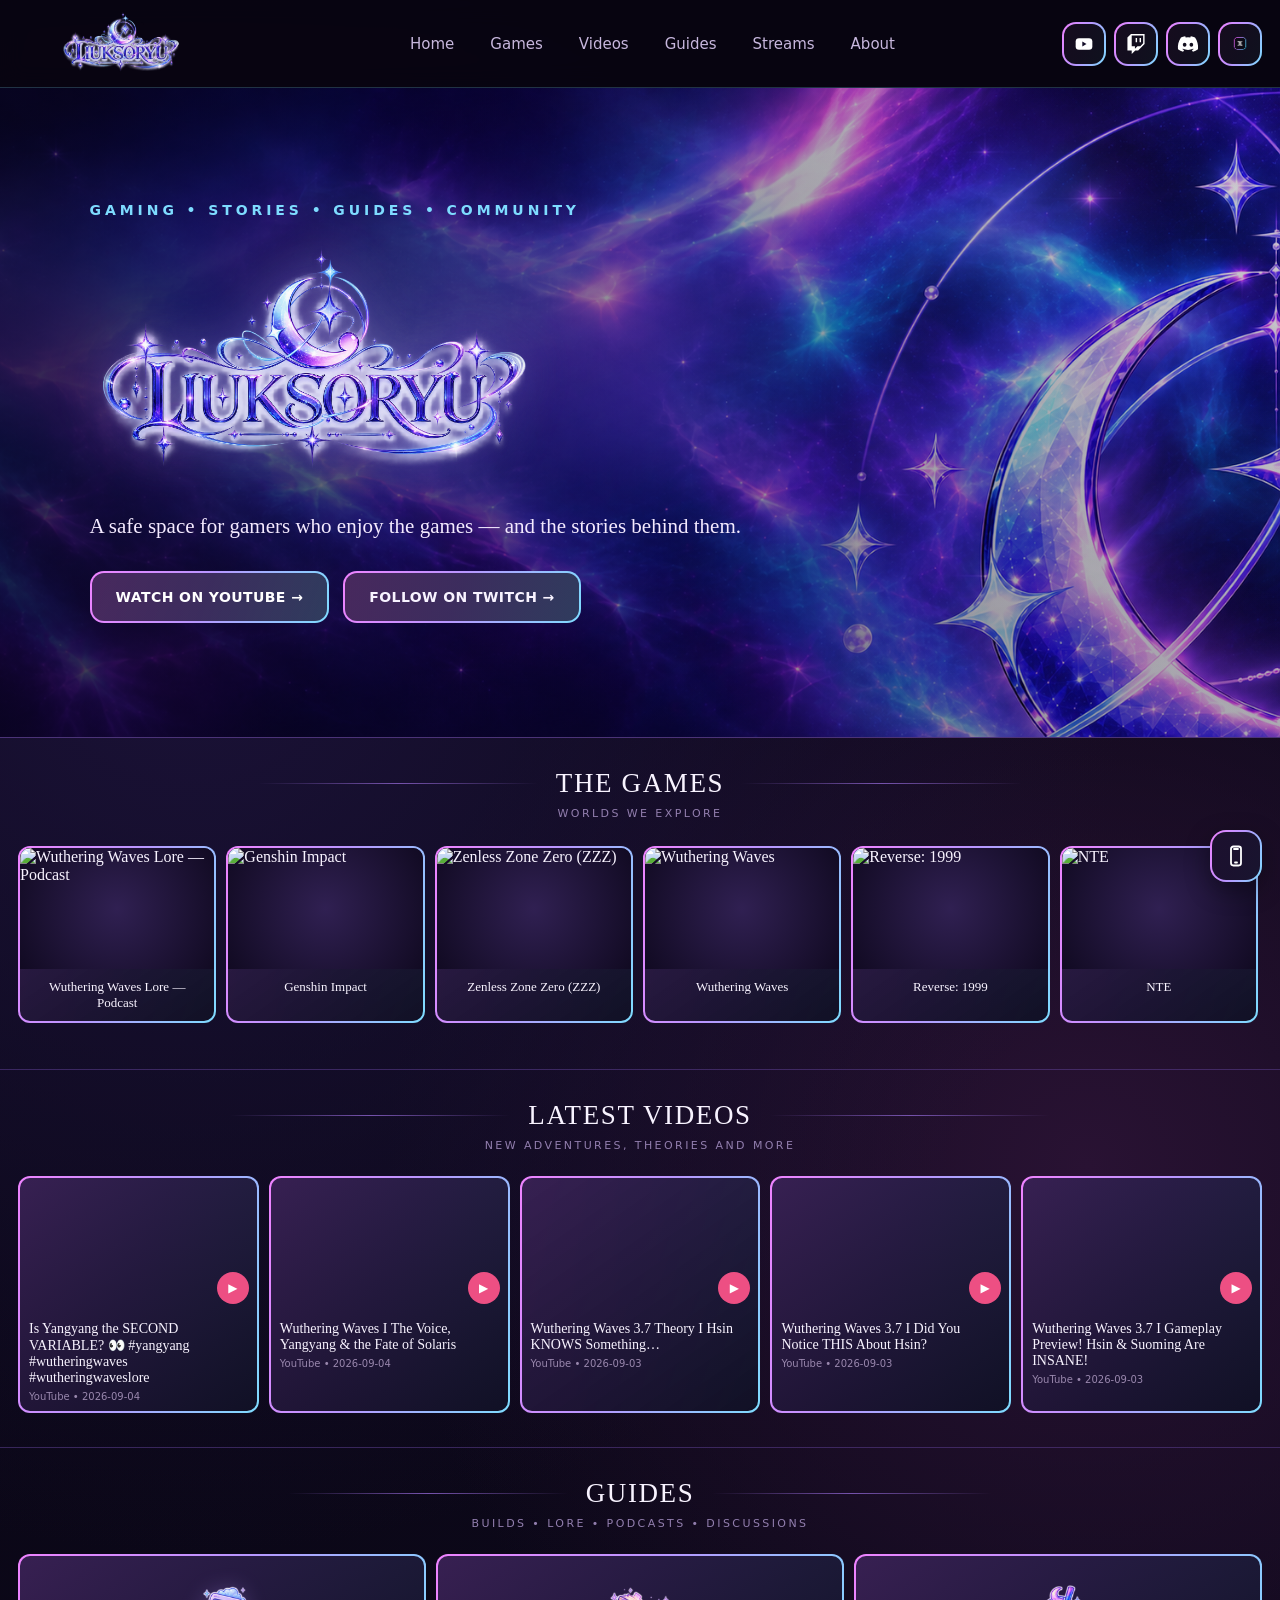
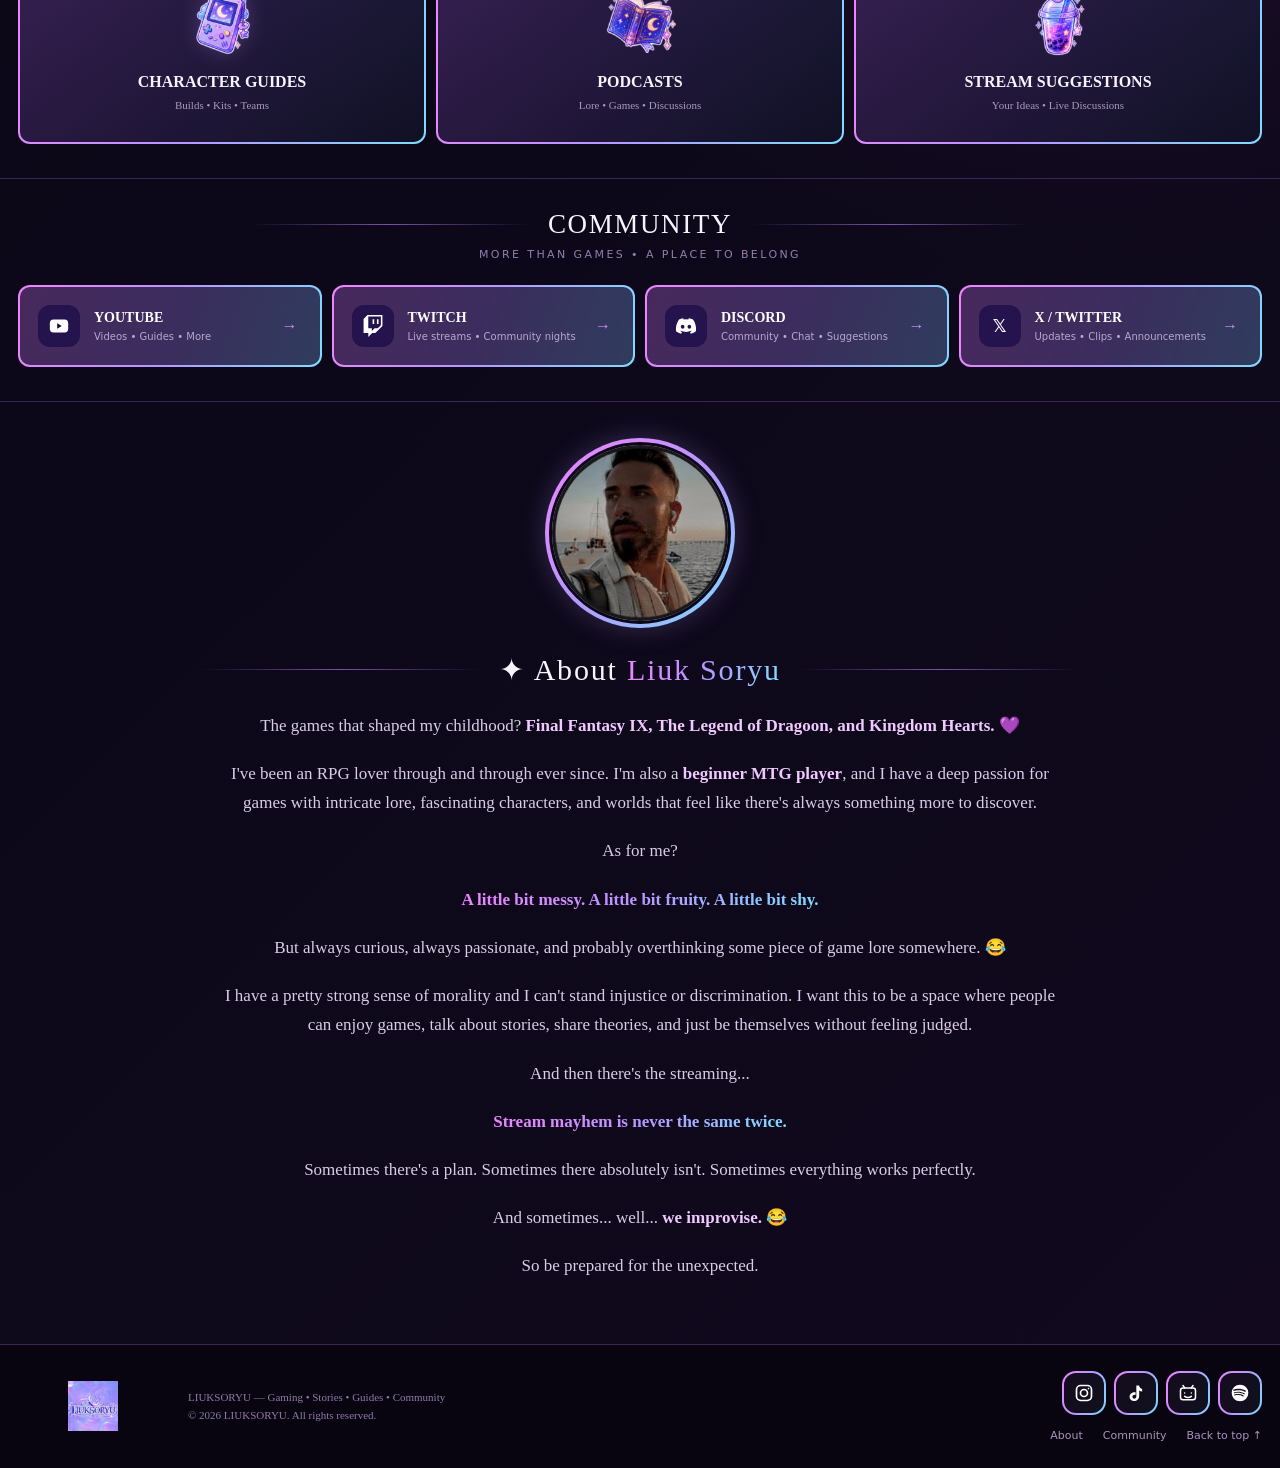
==== commit 50efa15e: "Remove duplicate X header rendering" ====
--- a/index.html
+++ b/index.html
@@ -1,2 +1,2 @@
 <!doctype html><html lang="en"><head><meta charset="utf-8"><meta name="viewport" content="width=device-width,initial-scale=1"><meta name="description" content="LIUKSORYU — Gacha games, stories, guides, theories, streams and community."><title>LIUKSORYU — Gaming • Stories • Guides • Community</title><style>:root{--bg:#090615;--panel:#130d28;--line:#5b3e91;--text:#f8f3ff;--muted:#b8a8d0;--pink:#ef83ff;--lav:#b896ff;--blue:#7edcff;--max:1460px}*{box-sizing:border-box}html{scroll-behavior:smooth}body{margin:0;background:radial-gradient(circle at 15% 20%,#1b1238 0,transparent 35%),radial-gradient(circle at 85% 38%,#291233 0,transparent 32%),linear-gradient(135deg,var(--bg),#0c0819 55%,#12091e);color:var(--text);font-family:Georgia,'Times New Roman',serif}a{color:inherit;text-decoration:none}.shell{width:min(calc(100% - 36px),var(--max));margin:auto}.topbar{height:88px;background:rgba(8,5,16,.94);border-bottom:1px solid rgba(126,220,255,.22);position:sticky;top:0;z-index:20;backdrop-filter:blur(12px)}.nav{height:88px;display:flex;align-items:center;gap:30px}.brand{display:flex;align-items:center;min-width:225px}.brand img{width:205px;height:68px;object-fit:contain;user-select:none;pointer-events:none}.links{display:flex;gap:36px;margin:auto;font:15px system-ui,sans-serif;color:#c7b7dd}.links a:hover{color:var(--pink)}.socials{display:flex;gap:8px}.social{width:44px;height:44px;border:1px solid #4b3378;border-radius:14px;display:grid;place-items:center;color:#fff}.social svg{width:20px;height:20px;display:block;overflow:visible}.social:hover{border-color:var(--pink);color:#fff}.hero{min-height:650px;background-image:url('Background.png');background-size:cover;background-position:center center;position:relative;display:flex;align-items:center;overflow:hidden;border-bottom:1px solid #4b3378}.hero:before{content:'';position:absolute;inset:0;background:linear-gradient(90deg,rgba(8,4,24,.70) 0%,rgba(8,4,24,.34) 48%,rgba(8,4,24,.08) 100%),linear-gradient(180deg,rgba(8,4,24,.10),rgba(8,4,24,.28));}.hero-content{position:relative;padding:72px 0;width:min(850px,100%);margin-left:7%;}.eyebrow{font:800 14px system-ui,sans-serif;letter-spacing:.28em;color:var(--blue);margin-bottom:24px}.hero-logo{width:min(700px,96%);height:auto;max-height:250px;object-fit:contain;object-position:left center;display:block;filter:drop-shadow(0 0 24px rgba(184,150,255,.35));margin-bottom:18px;user-select:none;pointer-events:none}.hero p{max-width:700px;color:#f4eaff;font-size:21px;line-height:1.55;margin:0 0 28px}.actions{display:flex;gap:14px;flex-wrap:wrap}.btn{padding:16px 24px;border:1px solid #67449a;border-radius:14px;background:rgba(25,15,48,.75);font:800 14px system-ui;letter-spacing:.03em;display:inline-flex;align-items:center;justify-content:center;gap:12px}.btn-icon{width:22px;height:22px;display:block;flex:0 0 22px}.btn.primary .btn-icon{color:#fff}.btn:hover{transform:translateY(-2px)}.btn.primary{background:linear-gradient(135deg,#f18aff,#a8a0ff);color:#160b22;border-color:transparent;box-shadow:0 12px 35px rgba(214,124,255,.22)}.section{padding:30px 0 34px;border-bottom:1px solid rgba(91,62,145,.55)}.section-title{display:flex;align-items:center;gap:18px;justify-content:center}.section-title h2{margin:0;font-size:27px;letter-spacing:.06em;font-weight:500}.rule{height:1px;flex:1;max-width:280px;background:linear-gradient(90deg,transparent,#7653ad,transparent)}.section-sub{text-align:center;margin:8px 0 24px;color:#927eae;font:11px system-ui;letter-spacing:.22em}.games{display:grid;grid-template-columns:repeat(6,1fr);gap:10px}.card{border:1px solid #543986;background:linear-gradient(145deg,rgba(30,18,58,.82),rgba(12,8,28,.92));border-radius:12px;overflow:hidden;transition:.2s}.card:hover{transform:translateY(-3px);border-color:#b56cff;box-shadow:0 12px 35px rgba(128,67,190,.2)}.image-slot{aspect-ratio:16/10;position:relative;background:radial-gradient(circle,#302052,#110a22);display:grid;place-items:center}.image-slot::after{content:'YOUR IMAGE';font:700 10px system-ui;letter-spacing:.18em;color:#806c9c}.image-slot.has-image::after{display:none}.image-slot img{width:100%;height:100%;object-fit:cover;display:block;position:absolute;inset:0}.game-name{padding:10px;text-align:center;font-size:13px;min-height:38px}.videos{display:grid;grid-template-columns:repeat(5,1fr);gap:10px}.video .image-slot{aspect-ratio:16/9}.video .image-slot::after{display:none!important;content:none!important}.play{position:absolute;z-index:2;right:8px;bottom:8px;width:32px;height:32px;border-radius:50%;background:#ed4f83;display:grid;place-items:center;font:12px system-ui;color:#fff}.video-info{padding:9px}.video-title{font-size:14px}.video-meta{color:#9987ad;font:10px system-ui;margin-top:5px}.guides{display:grid;grid-template-columns:repeat(3,minmax(0,1fr));gap:10px}.guide .image-slot{aspect-ratio:1.7}.guide-overlay{padding:18px;text-align:center}.guide{min-height:190px;display:flex;align-items:stretch}.guide .image-slot{display:none}.guide-overlay{width:100%;padding:28px 20px;display:flex;flex-direction:column;align-items:center;justify-content:center;text-align:center}.guide-icon{font-size:30px;line-height:1;color:var(--lav);margin-bottom:10px}.guide-overlay h3{font-size:16px;margin:0 0 8px}.guide-overlay p{color:#b8a8d0;font-size:11px;line-height:1.45;margin:0}.guide-icon{font-size:25px;color:var(--lav)}.guide-overlay h3{font-size:16px;margin:7px 0}.guide-overlay p{color:#a999bc;font-size:11px;margin:0}.community{display:grid;grid-template-columns:repeat(4,1fr);gap:10px}.community-card{padding:18px;display:grid;grid-template-columns:44px 1fr 20px;align-items:center;gap:12px}.community-icon{width:42px;height:42px;border-radius:12px;display:grid;place-items:center;background:#24134c;color:#fff;font:700 17px system-ui}.community-icon svg{width:22px;height:22px;display:block}.community-card h3{margin:0;font-size:14px}.community-card p{margin:5px 0 0;color:#9f8caf;font:10px system-ui}.community-arrow{color:#d58bff}.footer{padding:26px 0;background:#080511}.footer-inner{display:flex;justify-content:space-between;align-items:center}.footer-brand{display:flex;align-items:center;gap:20px}.footer-brand img{width:150px;height:50px;object-fit:contain;user-select:none;pointer-events:none}.footer-copy{color:#8f7ba9;font-size:11px;line-height:1.7}.footer-links{display:flex;gap:20px;color:#a993bd;font:11px system-ui}@media(max-width:900px){.games{grid-template-columns:repeat(3,1fr)}.videos{grid-template-columns:repeat(2,1fr)}.guides,.community{grid-template-columns:repeat(2,1fr)}.links{gap:15px}}@media(max-width:600px){.shell{width:calc(100% - 22px)}.topbar,.nav{height:64px}.brand{min-width:0}.brand img{width:125px}.links{display:none}.social{width:38px;height:38px}.hero{min-height:560px;background-position:center center}.hero-content{padding:50px 0;margin-left:0}.hero p{font-size:16px}.hero-logo{width:100%;height:135px}.games{grid-template-columns:repeat(2,1fr)}.videos{grid-template-columns:1fr}.guides,.community{grid-template-columns:1fr}.section-title h2{font-size:20px}.footer-inner,.footer-brand{align-items:flex-start;flex-direction:column}.footer-links{flex-wrap:wrap}}
-.card{border:2px solid transparent;background:linear-gradient(145deg,rgba(30,18,58,.88),rgba(12,8,28,.96)) padding-box,linear-gradient(110deg,#ef83ff 0%,#b896ff 48%,#7edcff 100%) border-box}.card:hover{border-color:transparent;background:linear-gradient(145deg,rgba(43,23,76,.96),rgba(18,10,40,.98)) padding-box,linear-gradient(110deg,#ef83ff 0%,#c39cff 48%,#8de5ff 100%) border-box;box-shadow:0 0 18px rgba(239,131,255,.28),0 0 38px rgba(126,220,255,.16),0 14px 38px rgba(128,67,190,.25)}.btn{border:2px solid transparent;background:linear-gradient(rgba(25,15,48,.78),rgba(25,15,48,.78)) padding-box,linear-gradient(110deg,#ef83ff 0%,#b896ff 48%,#7edcff 100%) border-box}.btn:hover{border-color:transparent;background:linear-gradient(110deg,#ef83ff 0%,#b896ff 48%,#7edcff 100%) padding-box,linear-gradient(110deg,#ef83ff 0%,#b896ff 48%,#7edcff 100%) border-box;box-shadow:0 0 20px rgba(239,131,255,.35),0 0 42px rgba(126,220,255,.18);color:#160b22}.btn:not(.primary):hover .btn-icon{color:#fff}.btn.primary{border:2px solid transparent;background:linear-gradient(110deg,#f18aff 0%,#a8a0ff 55%,#8bdcff 100%) padding-box,linear-gradient(110deg,#ef83ff 0%,#b896ff 48%,#7edcff 100%) border-box}.btn.primary:hover{background:linear-gradient(110deg,#f49aff 0%,#b7adff 55%,#9be5ff 100%) padding-box,linear-gradient(110deg,#ef83ff 0%,#b896ff 48%,#7edcff 100%) border-box;box-shadow:0 0 22px rgba(239,131,255,.42),0 0 46px rgba(126,220,255,.2),0 12px 35px rgba(214,124,255,.3)}.social{border:2px solid transparent;background:linear-gradient(rgba(8,5,16,.94),rgba(8,5,16,.94)) padding-box,linear-gradient(110deg,#ef83ff 0%,#b896ff 48%,#7edcff 100%) border-box}.social:hover{border-color:transparent;background:linear-gradient(rgba(25,15,48,.96),rgba(25,15,48,.96)) padding-box,linear-gradient(110deg,#ef83ff 0%,#b896ff 48%,#7edcff 100%) border-box;box-shadow:0 0 16px rgba(239,131,255,.3),0 0 30px rgba(126,220,255,.12);color:#fff}.community-card{border:2px solid transparent;background:linear-gradient(110deg,#f18aff 0%,#a8a0ff 55%,#8bdcff 100%) padding-box,linear-gradient(110deg,#ef83ff 0%,#b896ff 48%,#7edcff 100%) border-box;color:#160b22}.community-card .community-icon{background:rgba(45,18,75,.94);color:#fff}.community-card .community-arrow{color:#160b22}.community-card:hover{border-color:transparent;background:linear-gradient(110deg,#f49aff 0%,#b7adff 55%,#9be5ff 100%) padding-box,linear-gradient(110deg,#ef83ff 0%,#b896ff 48%,#7edcff 100%) border-box;color:#160b22;box-shadow:0 0 22px rgba(239,131,255,.42),0 0 46px rgba(126,220,255,.2),0 12px 35px rgba(214,124,255,.3)}.community-card:hover .community-icon{color:#fff}.community-card h3{color:#160b22}.community-card p{color:#392653}.community-card .community-arrow{color:#160b22}.btn.primary{background:linear-gradient(rgba(25,15,48,.78),rgba(25,15,48,.78)) padding-box,linear-gradient(110deg,#ef83ff 0%,#b896ff 48%,#7edcff 100%) border-box;color:#fff;box-shadow:none}.btn.primary:hover{background:linear-gradient(110deg,#ef83ff 0%,#b896ff 48%,#7edcff 100%) padding-box,linear-gradient(110deg,#ef83ff 0%,#b896ff 48%,#7edcff 100%) border-box;color:#160b22;box-shadow:0 0 22px rgba(239,131,255,.42),0 0 46px rgba(126,220,255,.2),0 12px 35px rgba(214,124,255,.3)}.btn.primary:hover .btn-icon{color:#fff}.community-card{border:2px solid transparent;background:linear-gradient(rgba(25,15,48,.78),rgba(25,15,48,.78)) padding-box,linear-gradient(110deg,#ef83ff 0%,#b896ff 48%,#7edcff 100%) border-box;color:#fff}.community-card .community-icon{background:#24134c;color:#fff}.community-card h3{color:#fff}.community-card p{color:#b8a8d0}.community-card .community-arrow{color:#d58bff}.community-card:hover{border-color:transparent;background:linear-gradient(110deg,#ef83ff 0%,#b896ff 48%,#7edcff 100%) padding-box,linear-gradient(110deg,#ef83ff 0%,#b896ff 48%,#7edcff 100%) border-box;color:#160b22;box-shadow:0 0 22px rgba(239,131,255,.42),0 0 46px rgba(126,220,255,.2),0 12px 35px rgba(214,124,255,.3)}.community-card:hover h3{color:#160b22}.community-card:hover p{color:#392653}.community-card:hover .community-arrow{color:#160b22}.community-card:hover .community-icon{color:#fff}.games{display:flex;gap:10px;overflow-x:auto;overflow-y:hidden;scroll-snap-type:x mandatory;scroll-behavior:smooth;padding:2px 2px 12px;-webkit-overflow-scrolling:touch;scrollbar-width:thin;scrollbar-color:#7653ad transparent}.games::-webkit-scrollbar{height:7px}.games::-webkit-scrollbar-track{background:transparent}.games::-webkit-scrollbar-thumb{background:linear-gradient(90deg,#ef83ff,#b896ff,#7edcff);border-radius:99px}.games .card{flex:0 0 calc((100% - 50px)/6);min-width:180px;scroll-snap-align:start}.games .card .image-slot{aspect-ratio:16/10}.games .game-name{font-weight:500}@media(max-width:900px){.games .card{flex-basis:calc((100% - 20px)/3);min-width:170px}}@media(max-width:600px){html{scroll-padding-top:70px}body{overflow-x:hidden;-webkit-text-size-adjust:100%}.shell{width:calc(100% - 22px)}.topbar,.nav{height:64px}.brand img{width:108px;height:52px}.header-socials{gap:5px}.header-social{width:36px;height:36px;flex-basis:36px;border-radius:11px}.header-social svg{width:18px;height:18px}.footer-inner{flex-direction:column;align-items:center;gap:18px}.footer-right{width:100%;align-items:center}.footer-socials{justify-content:center;gap:7px}.footer-social{width:42px;height:42px;flex-basis:42px}.footer-links{justify-content:center;flex-wrap:wrap}.guide-card-icon-img{width:64px;height:64px}.hero{min-height:590px}.hero-content{width:100%;padding:54px 0 46px;margin-left:0;text-align:center}.hero-logo{width:100%;max-height:150px;object-position:center;margin:0 auto 16px}.hero p{font-size:16px}.actions{display:grid;grid-template-columns:1fr;gap:10px;width:100%}.btn{width:100%;min-height:52px;padding:14px 18px}.videos{grid-template-columns:1fr}.guides,.community{grid-template-columns:1fr;gap:12px}.games .card{flex:0 0 78%;min-width:0}.section{padding:26px 0 30px}.section-title h2{font-size:20px;white-space:nowrap}.section-sub{font-size:9px;letter-spacing:.18em}.footer-brand img{width:130px;height:44px}.footer-socials{overflow-x:auto;scrollbar-width:none;width:100%;padding:2px 8px 6px}.footer-socials::-webkit-scrollbar{display:none}.community-card{min-height:76px;padding:14px}.game-name{padding:9px}.video-title{font-size:14px;line-height:1.35}.about-copy{font-size:16px;line-height:1.65}.about-section{padding-top:34px}}@media(max-width:360px){.brand img{width:96px}.header-social{width:34px;height:34px}.header-social svg{width:17px;height:17px}.hero-logo{max-height:132px}.hero p{font-size:15px}.section-title h2{font-size:18px}.rule{max-width:48px}.games .card{flex-basis:84%}}@media(any-pointer:coarse){.btn,.header-social,.footer-social,.community-card,.games .card,.video,.guide{min-height:48px}}.about-portrait{width:190px;height:190px;margin:0 auto 24px;border-radius:50%;padding:4px;background:linear-gradient(135deg,#ef83ff,#b896ff,#7edcff);box-shadow:0 0 28px rgba(184,150,255,.24)}.about-portrait img{width:100%;height:100%;display:block;object-fit:cover;border-radius:50%;border:3px solid #0b0716}.about-section .section-title h2{font-size:30px}.about-section .section-title h2 span{background:linear-gradient(110deg,#ef83ff,#b896ff,#7edcff);-webkit-background-clip:text;background-clip:text;color:transparent}.about-wrap{max-width:980px;margin:0 auto;text-align:center}.about-section{padding-top:36px;padding-bottom:44px}.about-copy{max-width:850px;margin:24px auto 0;color:#d9cde8;font-size:17px;line-height:1.72}.about-copy p{margin:0 0 19px}.about-copy strong{color:#f0c9ff}.about-copy p:nth-child(4) strong,.about-copy p:nth-child(8) strong{background:linear-gradient(110deg,#ef83ff,#b896ff,#7edcff);-webkit-background-clip:text;background-clip:text;color:transparent}.footer-right{display:flex;flex-direction:column;align-items:flex-end;gap:14px;min-width:0}.footer-socials{display:flex;gap:8px;align-items:center;justify-content:flex-end;min-width:0}.footer-social{width:44px;height:44px;border:2px solid transparent;border-radius:14px;display:grid;place-items:center;color:#fff;background:linear-gradient(rgba(8,5,16,.94),rgba(8,5,16,.94)) padding-box,linear-gradient(110deg,#ef83ff,#b896ff,#7edcff) border-box;flex:0 0 44px}.footer-social svg{width:20px;height:20px;display:block}.guide-card-icon-img{width:72px;height:72px;object-fit:contain;display:block;margin:0 auto 10px;filter:drop-shadow(0 0 10px rgba(184,150,255,.24))}.guide-overlay .guide-card-icon-img{flex:0 0 auto}.about-section .about-portrait img{content:url('Profile.jpg')}.footer-brand img{content:url('profilediscordcommunity.png')}</style><style id="liuksoryu-mobile-preview-lock">/* LIUKSORYU-MOBILE-PREVIEW-LOCKED */#mobilePreviewToggle{position:fixed;right:18px;bottom:18px;width:52px;height:52px;z-index:2147483646;border:2px solid transparent;border-radius:16px;display:grid;place-items:center;color:#fff;cursor:pointer;background:linear-gradient(rgba(20,12,38,.96),rgba(20,12,38,.96)) padding-box,linear-gradient(110deg,#ef83ff,#b896ff,#7edcff) border-box;box-shadow:0 8px 24px rgba(0,0,0,.35)}#mobilePreviewToggle svg{width:24px;height:24px;display:block;pointer-events:none}#mobilePreviewOverlay{position:fixed;inset:0;z-index:2147483645;display:none;align-items:center;justify-content:center;padding:14px;background:rgba(4,2,12,.8);backdrop-filter:blur(8px)}body.mobile-preview-open{overflow:hidden}body.mobile-preview-open #mobilePreviewOverlay{display:flex}#mobilePreviewDevice{width:min(390px,calc(100vw - 28px));height:min(844px,calc(100vh - 28px));border:7px solid #171022;border-radius:30px;background:#000;box-shadow:0 0 0 2px #6f4b9e,0 25px 80px rgba(0,0,0,.65);overflow:hidden;position:relative}#mobilePreviewLabel{position:absolute;top:0;left:0;right:0;height:30px;z-index:3;background:rgba(12,7,24,.96);color:#d9c7ec;text-align:center;font:700 9px/30px system-ui,sans-serif;letter-spacing:.14em;pointer-events:none}#mobilePreviewFrame{position:absolute;left:0;top:30px;width:100%;height:calc(100% - 30px);border:0;background:#090615}#mobilePreviewClose{position:absolute;top:3px;left:6px;z-index:5;width:24px;height:24px;padding:0;border:0;border-radius:6px;background:rgba(255,255,255,.08);color:#fff;display:grid;place-items:center;font:700 18px/24px system-ui,sans-serif;cursor:pointer}#mobilePreviewClose:hover{background:rgba(239,131,255,.85);color:#160b22}body.mobile-preview-embedded #mobilePreviewToggle,body.mobile-preview-embedded #mobilePreviewOverlay{display:none!important}@media(max-width:600px){#mobilePreviewOverlay{padding:8px}#mobilePreviewDevice{width:calc(100vw - 16px);height:calc(100vh - 16px);border-width:6px;border-radius:24px}#mobilePreviewLabel{height:28px;line-height:28px;padding-left:34px}#mobilePreviewFrame{top:28px;height:calc(100% - 28px)}}</style><style id="liuksoryu-final-social-render-lock">#liuksoryu-final-social-render-lock{display:none}.socials .social{display:grid!important;visibility:visible!important;opacity:1!important;place-items:center!important;overflow:visible!important;width:44px!important;height:44px!important;flex:0 0 44px!important;color:#fff!important}.socials .social svg{display:block!important;visibility:visible!important;opacity:1!important;overflow:visible!important;flex:none!important;fill:currentColor!important}.socials .social[aria-label="Discord"] svg{width:22px!important;height:22px!important}.socials .social[aria-label="Discord"] svg path{fill:currentColor!important;stroke:none!important}.socials .social[aria-label="X"] svg{width:21px!important;height:21px!important}.socials .social[aria-label="X"] .liuksoryu-header-x-asset{width:16px!important;height:16px!important;display:block!important;object-fit:contain!important;flex:none!important;max-width:16px!important;max-height:16px!important}.socials .social[aria-label="X"] svg path{fill:currentColor!important;stroke:none!important}@media(max-width:900px){.socials .social{display:grid!important}.socials .social[aria-label="X"]{display:grid!important}}@media(max-width:600px){.socials{gap:5px!important}.socials .social{width:36px!important;height:36px!important;flex-basis:36px!important;border-radius:11px!important}.socials .social[aria-label="Discord"] svg{width:19px!important;height:19px!important}.socials .social[aria-label="X"] svg{width:18px!important;height:18px!important}.socials .social[aria-label="X"] .liuksoryu-header-x-asset{width:16px!important;height:16px!important;display:block!important;object-fit:contain!important;flex:none!important;max-width:13px!important;max-height:13px!important}}</style><style id="liuksoryu-final-x-visual-bounds">.socials .social[aria-label="X"] .liuksoryu-header-x-asset{width:18px!important;height:18px!important;max-width:18px!important;max-height:18px!important;display:block!important;object-fit:contain!important}@media(max-width:600px){.socials .social[aria-label="X"] .liuksoryu-header-x-asset{width:16px!important;height:16px!important;max-width:16px!important;max-height:16px!important}}</style></head><body oncontextmenu="return false"><header class="topbar"><div class="shell nav"><a class="brand" href="#top"><img src="LOGO.png" alt="LIUKSORYU" draggable="false"></a><nav class="links"><a href="#top">Home</a><a href="#games">Games</a><a href="#videos">Videos</a><a href="#guides">Guides</a><a href="#community">Streams</a><a href="#about">About</a></nav><div class="socials"><a class="social" href="https://youtube.com/@liuksoryu" target="_blank" rel="noopener" aria-label="YouTube"><svg viewBox="0 0 24 24" aria-hidden="true"><rect x="2" y="5" width="20" height="14" rx="4" fill="#fff"/><path d="M10 9l5 3-5 3V9z" fill="#130d28"/></svg></a><a class="social" href="https://www.twitch.tv/liuksoryu" target="_blank" rel="noopener" aria-label="Twitch"><svg viewBox="0 0 24 24" aria-hidden="true"><path d="M11.571 4.714h1.715v5.143H11.57zm4.715 0H18v5.143h-1.714zM6 0L1.714 4.286v15.428h5.143V24l4.286-4.286h3.428L22.286 12V0zm14.571 11.143l-3.428 3.428h-3.429l-3 3v-3H6.857V1.714h13.714Z" fill="currentColor"/></svg></a><a class="social" href="https://discord.gg/DwHKtRMX2g" target="_blank" rel="noopener" aria-label="Discord"><svg viewBox="0 0 640 512" aria-hidden="true" fill="currentColor"><path d="M524.531,69.836a1.5,1.5,0,0,0-.764-.7A485.065,485.065,0,0,0,404.081,32.03a1.816,1.816,0,0,0-1.923.91,337.461,337.461,0,0,0-14.9,30.6,447.848,447.848,0,0,0-134.426,0,309.541,309.541,0,0,0-15.135-30.6,1.89,1.89,0,0,0-1.924-.91A483.689,483.689,0,0,0,116.085,69.137a1.712,1.712,0,0,0-.788.676C39.068,183.651,18.186,294.69,28.43,404.354a2.016,2.016,0,0,0,.765,1.375A487.666,487.666,0,0,0,176.02,479.918a1.9,1.9,0,0,0,2.063-.676A348.2,348.2,0,0,0,208.12,430.4a1.86,1.86,0,0,0-1.019-2.588,321.173,321.173,0,0,1-45.868-21.853,1.885,1.885,0,0,1-.185-3.126c3.082-2.309,6.166-4.711,9.109-7.137a1.819,1.819,0,0,1,1.9-.256c96.229,43.917,200.41,43.917,295.5,0a1.812,1.812,0,0,1,1.924.233c2.944,2.426,6.027,4.851,9.132,7.16a1.884,1.884,0,0,1-.162,3.126,301.407,301.407,0,0,1-45.89,21.83,1.875,1.875,0,0,0-1,2.611,391.055,391.055,0,0,0,30.014,48.815,1.864,1.864,0,0,0,2.063.7A486.048,486.048,0,0,0,610.7,405.729a1.882,1.882,0,0,0,.765-1.352C623.729,277.594,590.933,167.465,524.531,69.836ZM222.491,337.58c-28.972,0-52.844-26.587-52.844-59.239S193.056,219.1,222.491,219.1c29.665,0,53.306,26.82,52.843,59.239C275.334,310.993,251.924,337.58,222.491,337.58Zm195.38,0c-28.971,0-52.843-26.587-52.843-59.239S388.437,219.1,417.871,219.1c29.667,0,53.307,26.82,52.844,59.239C470.715,310.993,447.538,337.58,417.871,337.58Z"/></svg></a><a class="social" href="https://x.com/LiukSoryu" target="_blank" rel="noopener" aria-label="X"><img class="liuksoryu-header-x-asset" src="x-icon-liuksoryu.png" alt="X" draggable="false"></a></div></div></header><main id="top"><section class="hero"><div class="shell hero-content"><div class="eyebrow">GAMING • STORIES • GUIDES • COMMUNITY</div><img class="hero-logo" src="LOGO.png" alt="LIUKSORYU" draggable="false"><p>A safe space for gamers who enjoy the games — and the stories behind them.</p><div class="actions"><a class="btn primary" href="https://youtube.com/@liuksoryu" target="_blank" rel="noopener"><span>WATCH ON YOUTUBE →</span></a><a class="btn" href="https://www.twitch.tv/liuksoryu" target="_blank" rel="noopener"><span>FOLLOW ON TWITCH →</span></a></div></div></section><section class="section" id="games"><div class="shell"><div class="section-title"><span class="rule"></span><h2>THE GAMES</h2><span class="rule"></span></div><div class="section-sub">WORLDS WE EXPLORE</div><div class="games"><a class="card game-card" href="https://youtube.com/playlist?list=PLSjzzcfb3AwA" target="_blank" rel="noopener"><div class="image-slot has-image"><img src="https://i.ytimg.com/vi/buaKyKTyHcs/hqdefault.jpg" alt="Wuthering Waves Lore — Podcast" loading="lazy"></div><div class="game-name">Wuthering Waves Lore — Podcast</div></a><a class="card game-card" href="https://youtube.com/playlist?list=PL3gT64ipuP2Q4oL7gny6-uQTKGX6vrA9h" target="_blank" rel="noopener"><div class="image-slot has-image"><img src="https://i.ytimg.com/vi/e9zxQj__UNQ/hqdefault.jpg" alt="Genshin Impact" loading="lazy"></div><div class="game-name">Genshin Impact</div></a><a class="card game-card" href="https://youtube.com/playlist?list=PL3gT64ipuP2TJ-7CqMaOkUabLrfCJ112_" target="_blank" rel="noopener"><div class="image-slot has-image"><img src="https://i.ytimg.com/vi/bbF8ns-IEn8/hqdefault.jpg" alt="Zenless Zone Zero (ZZZ)" loading="lazy"></div><div class="game-name">Zenless Zone Zero (ZZZ)</div></a><a class="card game-card" href="https://youtube.com/playlist?list=PLBU_IiYBDS9c" target="_blank" rel="noopener"><div class="image-slot has-image"><img src="https://i.ytimg.com/vi/buaKyKTyHcs/hqdefault.jpg" alt="Wuthering Waves" loading="lazy"></div><div class="game-name">Wuthering Waves</div></a><a class="card game-card" href="https://youtube.com/playlist?list=PL3gT64ipuP2S-_KTvJ0oJDdQIDpuDGAwq" target="_blank" rel="noopener"><div class="image-slot has-image"><img src="https://i.ytimg.com/vi/KXiaRsn7OdE/hqdefault.jpg" alt="Reverse: 1999" loading="lazy"></div><div class="game-name">Reverse: 1999</div></a><a class="card game-card" href="https://youtube.com/playlist?list=PLRiUfBOoP20M" target="_blank" rel="noopener"><div class="image-slot has-image"><img src="https://i.ytimg.com/vi/DL7o0Tpr-g8/hqdefault.jpg" alt="NTE" loading="lazy"></div><div class="game-name">NTE</div></a><a class="card game-card" href="https://youtube.com/playlist?list=PLHqebmkOvcn4" target="_blank" rel="noopener"><div class="image-slot has-image"><img src="https://i.ytimg.com/vi/oruzenZEnco/hqdefault.jpg" alt="Chaos Zero Nightmare" loading="lazy"></div><div class="game-name">Chaos Zero Nightmare</div></a><a class="card game-card" href="https://youtube.com/playlist?list=PLNf6kMa6gAa8" target="_blank" rel="noopener"><div class="image-slot has-image"><img src="https://i.ytimg.com/vi/7Zz461qlnbs/hqdefault.jpg" alt="Arknights: Endfield" loading="lazy"></div><div class="game-name">Arknights: Endfield</div></a><a class="card game-card" href="https://youtube.com/playlist?list=PLH_i2bw4m1HI" target="_blank" rel="noopener"><div class="image-slot has-image"><img src="https://i.ytimg.com/vi/3K3PF7XmgOU/hqdefault.jpg" alt="Honkai Star Rail" loading="lazy"></div><div class="game-name">Honkai Star Rail</div></a><a class="card game-card" href="#"><div class="image-slot has-image"><img src="profilediscordcommunity.png" alt="LIUKSORYU community" loading="lazy"></div><div class="game-name">And More To Come…</div></a></div></div></section><section class="section" id="videos"><div class="shell"><div class="section-title"><span class="rule"></span><h2>LATEST VIDEOS</h2><span class="rule"></span></div><div class="section-sub">NEW ADVENTURES, THEORIES AND MORE</div><div class="videos"><a class="card video" data-video-card href="#" target="_blank" rel="noopener"><div class="image-slot"><span class="play">▶</span></div><div class="video-info"><div class="video-title">Loading latest video…</div><div class="video-meta">YouTube</div></div></a><a class="card video" data-video-card href="#" target="_blank" rel="noopener"><div class="image-slot"><span class="play">▶</span></div><div class="video-info"><div class="video-title">Loading latest video…</div><div class="video-meta">YouTube</div></div></a><a class="card video" data-video-card href="#" target="_blank" rel="noopener"><div class="image-slot"><span class="play">▶</span></div><div class="video-info"><div class="video-title">Loading latest video…</div><div class="video-meta">YouTube</div></div></a><a class="card video" data-video-card href="#" target="_blank" rel="noopener"><div class="image-slot"><span class="play">▶</span></div><div class="video-info"><div class="video-title">Loading latest video…</div><div class="video-meta">YouTube</div></div></a><a class="card video" data-video-card href="#" target="_blank" rel="noopener"><div class="image-slot"><span class="play">▶</span></div><div class="video-info"><div class="video-title">Loading latest video…</div><div class="video-meta">YouTube</div></div></a></div></div></section><section class="section" id="guides"><div class="shell"><div class="section-title"><span class="rule"></span><h2>GUIDES</h2><span class="rule"></span></div><div class="section-sub">BUILDS • LORE • PODCASTS • DISCUSSIONS</div><div class="guides"><a class="card guide" href="character-guides.html"><div class="guide-overlay"><img class="guide-card-icon-img" src="GuidesLiuksoryu.png" alt="LIUKSORYU Guides"><h3>CHARACTER GUIDES</h3><p>Builds • Kits • Teams</p></div></a><a class="card guide" href="podcasts.html"><div class="guide-overlay"><div class="guide-icon"><img src="Lore.png" alt="Lore podcast artwork" style="width:72px;height:72px;object-fit:contain;display:block"></div><h3>PODCASTS</h3><p>Lore • Games • Discussions</p></div></a><a class="card guide" href="stream-suggestions.html"><div class="guide-overlay"><div class="guide-icon"><img src="bobas friends.png" alt="Boba's Friends artwork" style="width:72px;height:72px;object-fit:contain;display:block"></div><h3>STREAM SUGGESTIONS</h3><p>Your Ideas • Live Discussions</p></div></a></div></div></section><section class="section" id="community"><div class="shell"><div class="section-title"><span class="rule"></span><h2>COMMUNITY</h2><span class="rule"></span></div><div class="section-sub">MORE THAN GAMES • A PLACE TO BELONG</div><div class="community"><a class="card community-card" href="https://youtube.com/@liuksoryu" target="_blank" rel="noopener"><div class="community-icon"><svg viewBox="0 0 24 24" aria-hidden="true"><rect x="2" y="5" width="20" height="14" rx="4" fill="currentColor"/><path d="M10 9l5 3-5 3V9z" fill="#130d28"/></svg></div><div><h3>YOUTUBE</h3><p>Videos • Guides • More</p></div><div class="community-arrow">→</div></a><a class="card community-card" href="https://www.twitch.tv/liuksoryu" target="_blank" rel="noopener"><div class="community-icon"><svg viewBox="0 0 24 24" aria-hidden="true" fill="currentColor"><path d="M11.571 4.714h1.715v5.143H11.57zm4.715 0H18v5.143h-1.714zM6 0L1.714 4.286v15.428h5.143V24l4.286-4.286h3.428L22.286 12V0zm14.571 11.143l-3.428 3.428h-3.429l-3 3v-3H6.857V1.714h13.714Z"/></svg></div><div><h3>TWITCH</h3><p>Live streams • Community nights</p></div><div class="community-arrow">→</div></a><a class="card community-card" href="https://discord.gg/DwHKtRMX2g" target="_blank" rel="noopener"><div class="community-icon"><svg viewBox="0 0 640 512" aria-hidden="true" fill="currentColor"><path d="M524.531,69.836a1.5,1.5,0,0,0-.764-.7A485.065,485.065,0,0,0,404.081,32.03a1.816,1.816,0,0,0-1.923.91,337.461,337.461,0,0,0-14.9,30.6,447.848,447.848,0,0,0-134.426,0,309.541,309.541,0,0,0-15.135-30.6,1.89,1.89,0,0,0-1.924-.91A483.689,483.689,0,0,0,116.085,69.137a1.712,1.712,0,0,0-.788.676C39.068,183.651,18.186,294.69,28.43,404.354a2.016,2.016,0,0,0,.765,1.375A487.666,487.666,0,0,0,176.02,479.918a1.9,1.9,0,0,0,2.063-.676A348.2,348.2,0,0,0,208.12,430.4a1.86,1.86,0,0,0-1.019-2.588,321.173,321.173,0,0,1-45.868-21.853,1.885,1.885,0,0,1-.185-3.126c3.082-2.309,6.166-4.711,9.109-7.137a1.819,1.819,0,0,1,1.9-.256c96.229,43.917,200.41,43.917,295.5,0a1.812,1.812,0,0,1,1.924.233c2.944,2.426,6.027,4.851,9.132,7.16a1.884,1.884,0,0,1-.162,3.126,301.407,301.407,0,0,1-45.89,21.83,1.875,1.875,0,0,0-1,2.611,391.055,391.055,0,0,0,30.014,48.815,1.864,1.864,0,0,0,2.063.7A486.048,486.048,0,0,0,610.7,405.729a1.882,1.882,0,0,0,.765-1.352C623.729,277.594,590.933,167.465,524.531,69.836ZM222.491,337.58c-28.972,0-52.844-26.587-52.844-59.239S193.056,219.1,222.491,219.1c29.665,0,53.306,26.82,52.843,59.239C275.334,310.993,251.924,337.58,222.491,337.58Zm195.38,0c-28.971,0-52.843-26.587-52.843-59.239S388.437,219.1,417.871,219.1c29.667,0,53.307,26.82,52.844,59.239C470.715,310.993,447.538,337.58,417.871,337.58Z"/></svg></div><div><h3>DISCORD</h3><p>Community • Chat • Suggestions</p></div><div class="community-arrow">→</div></a><a class="card community-card" href="https://x.com/LiukSoryu" target="_blank" rel="noopener"><div class="community-icon">𝕏</div><div><h3>X / TWITTER</h3><p>Updates • Clips • Announcements</p></div><div class="community-arrow">→</div></a></div></div></section><section class="section about-section" id="about"><div class="shell"><div class="about-wrap"><div class="about-portrait"><img src="Profile.jpg" alt="Liuk Soryu"></div><div class="section-title"><span class="rule"></span><h2>✦ About <span>Liuk Soryu</span></h2><span class="rule"></span></div><div class="about-copy"><p>The games that shaped my childhood? <strong>Final Fantasy IX, The Legend of Dragoon, and Kingdom Hearts.</strong> 💜</p><p>I've been an RPG lover through and through ever since. I'm also a <strong>beginner MTG player</strong>, and I have a deep passion for games with intricate lore, fascinating characters, and worlds that feel like there's always something more to discover.</p><p>As for me?</p><p><strong>A little bit messy. A little bit fruity. A little bit shy.</strong></p><p>But always curious, always passionate, and probably overthinking some piece of game lore somewhere. 😂</p><p>I have a pretty strong sense of morality and I can't stand injustice or discrimination. I want this to be a space where people can enjoy games, talk about stories, share theories, and just be themselves without feeling judged.</p><p>And then there's the streaming...</p><p><strong>Stream mayhem is never the same twice.</strong></p><p>Sometimes there's a plan. Sometimes there absolutely isn't. Sometimes everything works perfectly.</p><p>And sometimes... well... <strong>we improvise.</strong> 😂</p><p>So be prepared for the unexpected.</p></div></div></div></section></main><footer class="footer"><div class="shell footer-inner"><div class="footer-brand"><img src="profilediscordcommunity.png" alt="LIUKSORYU" draggable="false"><div class="footer-copy">LIUKSORYU — Gaming • Stories • Guides • Community<br>© 2026 LIUKSORYU. All rights reserved.</div></div><div class="footer-right"><div class="footer-socials"><a class="footer-social" href="https://www.instagram.com/liuksoryu/" target="_blank" rel="noopener" aria-label="Instagram"><svg viewBox="0 0 24 24" aria-hidden="true" fill="none" stroke="currentColor" stroke-width="2"><rect x="3" y="3" width="18" height="18" rx="5"/><circle cx="12" cy="12" r="4.2"/><circle cx="17.4" cy="6.7" r="1" fill="currentColor" stroke="none"/></svg></a><a class="footer-social" href="https://www.tiktok.com/@liuk.soryu?lang=en" target="_blank" rel="noopener" aria-label="TikTok"><svg viewBox="0 0 24 24" aria-hidden="true" fill="currentColor"><path d="M15.7 3c.4 2.1 1.6 3.5 3.7 4.1v3.1c-1.3-.1-2.5-.5-3.6-1.2v6.4c0 4-2.6 6.3-6.1 6.3-3.2 0-5.4-2.2-5.4-5.1 0-3.3 2.7-5.5 6.2-5.5.3 0 .7 0 1 .1v3.1c-.3-.1-.7-.2-1-.2-1.7 0-2.8 1-2.8 2.5 0 1.3.9 2.3 2.2 2.3 1.5 0 2.5-1 2.5-3V3h3.3z"/></svg></a><a class="footer-social" href="https://space.bilibili.com/3707055856683500?spm_id_from=333.1387.0.0" target="_blank" rel="noopener" aria-label="Bilibili"><svg viewBox="0 0 24 24" aria-hidden="true" fill="none" stroke="currentColor" stroke-width="1.8"><rect x="3" y="6" width="18" height="14" rx="3"/><path d="M8 6 6 3m10 3 2-3M8 12h.01M16 12h.01M8 16c1.2 1 2.4 1.4 4 1.4s2.8-.4 4-1.4" stroke-linecap="round"/></svg></a><a class="footer-social" href="https://open.spotify.com/show/3Fa75fsoqh2IGwPEzOxyUg" target="_blank" rel="noopener" aria-label="Spotify"><svg viewBox="0 0 24 24" aria-hidden="true" fill="currentColor"><path d="M12 2a10 10 0 1 0 0 20 10 10 0 0 0 0-20zm4.4 13.9c-.2.3-.6.4-.9.2-2.6-1.6-5.9-2-9.8-1.1-.4.1-.7-.1-.8-.5-.1-.4.1-.7.5-.8 4.2-1 7.8-.6 10.7 1.2.4.2.5.6.3 1zm1.2-2.6c-.2.4-.7.5-1 .3-3-1.8-7.5-2.3-11-1.2-.4.1-.8-.1-.9-.5-.1-.4.1-.8.5-.9 4-1.2 8.9-.6 12.2 1.4.4.2.5.7.2.9zm.1-2.7C14.1 8.5 8.3 8.3 5 9.4c-.5.2-1.1-.1-1.1-.6-.2-.5.1-1 .6-1.1 3.8-1.2 10.2-1 14.1 1.4.4.3.6.8.3 1.2-.3.4-.8.6-1.3.3z"/></svg></a></div><div class="footer-links"><a href="#about">About</a><a href="#community">Community</a><a href="#top">Back to top ↑</a></div></div></div></footer><script>async function loadLatestVideos(){try{const r=await fetch('videos.json?v='+Date.now(),{cache:'no-store'});if(!r.ok)throw new Error('videos.json unavailable');const videos=await r.json();document.querySelectorAll('[data-video-card]').forEach((card,i)=>{const v=videos[i];if(!v){card.style.display='none';return}card.style.display='';card.href=v.url;card.querySelector('.video-title').textContent=v.title;card.querySelector('.video-meta').textContent=v.meta||'YouTube';const slot=card.querySelector('.image-slot');slot.style.backgroundImage=`url(\"${v.thumbnail}\")`;slot.style.backgroundSize='cover';slot.style.backgroundPosition='center';slot.style.backgroundRepeat='no-repeat'})}catch(e){console.warn('Latest videos could not be loaded:',e)}}loadLatestVideos();</script><div id="mobilePreviewOverlay" aria-hidden="true"><div id="mobilePreviewDevice"><div id="mobilePreviewLabel">MOBILE PREVIEW</div><button id="mobilePreviewClose" type="button" aria-label="Close mobile preview">×</button><iframe id="mobilePreviewFrame" title="LIUKSORYU mobile preview"></iframe></div></div><button id="mobilePreviewToggle" type="button" aria-label="Open mobile preview" title="Open mobile preview"><svg viewBox="0 0 24 24" fill="none" stroke="currentColor" stroke-width="1.8" stroke-linecap="round"><rect x="7" y="2.5" width="10" height="19" rx="2.4"/><path d="M10 5h4M11 18.5h2"/></svg></button><script id="liuksoryu-mobile-preview-script">(function(){var b=document.getElementById('mobilePreviewToggle'),o=document.getElementById('mobilePreviewOverlay'),f=document.getElementById('mobilePreviewFrame'),c=document.getElementById('mobilePreviewClose');if(!b||!o||!f)return;if(new URLSearchParams(location.search).has('mobile-preview')){document.body.classList.add('mobile-preview-embedded');return;}function close(){document.body.classList.remove('mobile-preview-open');o.setAttribute('aria-hidden','true');}function open(){document.body.classList.add('mobile-preview-open');o.setAttribute('aria-hidden','false');if(!f.src){f.src=location.href.split('#')[0].split('?')[0]+'?mobile-preview=1';}}b.addEventListener('click',function(e){e.preventDefault();e.stopPropagation();document.body.classList.contains('mobile-preview-open')?close():open();});c&&c.addEventListener('click',function(e){e.preventDefault();e.stopPropagation();close();});o.addEventListener('click',function(e){if(e.target===o)close();});document.addEventListener('keydown',function(e){if(e.key==='Escape')close();});})();</script></body></html>
+.card{border:2px solid transparent;background:linear-gradient(145deg,rgba(30,18,58,.88),rgba(12,8,28,.96)) padding-box,linear-gradient(110deg,#ef83ff 0%,#b896ff 48%,#7edcff 100%) border-box}.card:hover{border-color:transparent;background:linear-gradient(145deg,rgba(43,23,76,.96),rgba(18,10,40,.98)) padding-box,linear-gradient(110deg,#ef83ff 0%,#c39cff 48%,#8de5ff 100%) border-box;box-shadow:0 0 18px rgba(239,131,255,.28),0 0 38px rgba(126,220,255,.16),0 14px 38px rgba(128,67,190,.25)}.btn{border:2px solid transparent;background:linear-gradient(rgba(25,15,48,.78),rgba(25,15,48,.78)) padding-box,linear-gradient(110deg,#ef83ff 0%,#b896ff 48%,#7edcff 100%) border-box}.btn:hover{border-color:transparent;background:linear-gradient(110deg,#ef83ff 0%,#b896ff 48%,#7edcff 100%) padding-box,linear-gradient(110deg,#ef83ff 0%,#b896ff 48%,#7edcff 100%) border-box;box-shadow:0 0 20px rgba(239,131,255,.35),0 0 42px rgba(126,220,255,.18);color:#160b22}.btn:not(.primary):hover .btn-icon{color:#fff}.btn.primary{border:2px solid transparent;background:linear-gradient(110deg,#f18aff 0%,#a8a0ff 55%,#8bdcff 100%) padding-box,linear-gradient(110deg,#ef83ff 0%,#b896ff 48%,#7edcff 100%) border-box}.btn.primary:hover{background:linear-gradient(110deg,#f49aff 0%,#b7adff 55%,#9be5ff 100%) padding-box,linear-gradient(110deg,#ef83ff 0%,#b896ff 48%,#7edcff 100%) border-box;box-shadow:0 0 22px rgba(239,131,255,.42),0 0 46px rgba(126,220,255,.2),0 12px 35px rgba(214,124,255,.3)}.social{border:2px solid transparent;background:linear-gradient(rgba(8,5,16,.94),rgba(8,5,16,.94)) padding-box,linear-gradient(110deg,#ef83ff 0%,#b896ff 48%,#7edcff 100%) border-box}.social:hover{border-color:transparent;background:linear-gradient(rgba(25,15,48,.96),rgba(25,15,48,.96)) padding-box,linear-gradient(110deg,#ef83ff 0%,#b896ff 48%,#7edcff 100%) border-box;box-shadow:0 0 16px rgba(239,131,255,.3),0 0 30px rgba(126,220,255,.12);color:#fff}.community-card{border:2px solid transparent;background:linear-gradient(110deg,#f18aff 0%,#a8a0ff 55%,#8bdcff 100%) padding-box,linear-gradient(110deg,#ef83ff 0%,#b896ff 48%,#7edcff 100%) border-box;color:#160b22}.community-card .community-icon{background:rgba(45,18,75,.94);color:#fff}.community-card .community-arrow{color:#160b22}.community-card:hover{border-color:transparent;background:linear-gradient(110deg,#f49aff 0%,#b7adff 55%,#9be5ff 100%) padding-box,linear-gradient(110deg,#ef83ff 0%,#b896ff 48%,#7edcff 100%) border-box;color:#160b22;box-shadow:0 0 22px rgba(239,131,255,.42),0 0 46px rgba(126,220,255,.2),0 12px 35px rgba(214,124,255,.3)}.community-card:hover .community-icon{color:#fff}.community-card h3{color:#160b22}.community-card p{color:#392653}.community-card .community-arrow{color:#160b22}.btn.primary{background:linear-gradient(rgba(25,15,48,.78),rgba(25,15,48,.78)) padding-box,linear-gradient(110deg,#ef83ff 0%,#b896ff 48%,#7edcff 100%) border-box;color:#fff;box-shadow:none}.btn.primary:hover{background:linear-gradient(110deg,#ef83ff 0%,#b896ff 48%,#7edcff 100%) padding-box,linear-gradient(110deg,#ef83ff 0%,#b896ff 48%,#7edcff 100%) border-box;color:#160b22;box-shadow:0 0 22px rgba(239,131,255,.42),0 0 46px rgba(126,220,255,.2),0 12px 35px rgba(214,124,255,.3)}.btn.primary:hover .btn-icon{color:#fff}.community-card{border:2px solid transparent;background:linear-gradient(rgba(25,15,48,.78),rgba(25,15,48,.78)) padding-box,linear-gradient(110deg,#ef83ff 0%,#b896ff 48%,#7edcff 100%) border-box;color:#fff}.community-card .community-icon{background:#24134c;color:#fff}.community-card h3{color:#fff}.community-card p{color:#b8a8d0}.community-card .community-arrow{color:#d58bff}.community-card:hover{border-color:transparent;background:linear-gradient(110deg,#ef83ff 0%,#b896ff 48%,#7edcff 100%) padding-box,linear-gradient(110deg,#ef83ff 0%,#b896ff 48%,#7edcff 100%) border-box;color:#160b22;box-shadow:0 0 22px rgba(239,131,255,.42),0 0 46px rgba(126,220,255,.2),0 12px 35px rgba(214,124,255,.3)}.community-card:hover h3{color:#160b22}.community-card:hover p{color:#392653}.community-card:hover .community-arrow{color:#160b22}.community-card:hover .community-icon{color:#fff}.games{display:flex;gap:10px;overflow-x:auto;overflow-y:hidden;scroll-snap-type:x mandatory;scroll-behavior:smooth;padding:2px 2px 12px;-webkit-overflow-scrolling:touch;scrollbar-width:thin;scrollbar-color:#7653ad transparent}.games::-webkit-scrollbar{height:7px}.games::-webkit-scrollbar-track{background:transparent}.games::-webkit-scrollbar-thumb{background:linear-gradient(90deg,#ef83ff,#b896ff,#7edcff);border-radius:99px}.games .card{flex:0 0 calc((100% - 50px)/6);min-width:180px;scroll-snap-align:start}.games .card .image-slot{aspect-ratio:16/10}.games .game-name{font-weight:500}@media(max-width:900px){.games .card{flex-basis:calc((100% - 20px)/3);min-width:170px}}@media(max-width:600px){html{scroll-padding-top:70px}body{overflow-x:hidden;-webkit-text-size-adjust:100%}.shell{width:calc(100% - 22px)}.topbar,.nav{height:64px}.brand img{width:108px;height:52px}.header-socials{gap:5px}.header-social{width:36px;height:36px;flex-basis:36px;border-radius:11px}.header-social svg{width:18px;height:18px}.footer-inner{flex-direction:column;align-items:center;gap:18px}.footer-right{width:100%;align-items:center}.footer-socials{justify-content:center;gap:7px}.footer-social{width:42px;height:42px;flex-basis:42px}.footer-links{justify-content:center;flex-wrap:wrap}.guide-card-icon-img{width:64px;height:64px}.hero{min-height:590px}.hero-content{width:100%;padding:54px 0 46px;margin-left:0;text-align:center}.hero-logo{width:100%;max-height:150px;object-position:center;margin:0 auto 16px}.hero p{font-size:16px}.actions{display:grid;grid-template-columns:1fr;gap:10px;width:100%}.btn{width:100%;min-height:52px;padding:14px 18px}.videos{grid-template-columns:1fr}.guides,.community{grid-template-columns:1fr;gap:12px}.games .card{flex:0 0 78%;min-width:0}.section{padding:26px 0 30px}.section-title h2{font-size:20px;white-space:nowrap}.section-sub{font-size:9px;letter-spacing:.18em}.footer-brand img{width:130px;height:44px}.footer-socials{overflow-x:auto;scrollbar-width:none;width:100%;padding:2px 8px 6px}.footer-socials::-webkit-scrollbar{display:none}.community-card{min-height:76px;padding:14px}.game-name{padding:9px}.video-title{font-size:14px;line-height:1.35}.about-copy{font-size:16px;line-height:1.65}.about-section{padding-top:34px}}@media(max-width:360px){.brand img{width:96px}.header-social{width:34px;height:34px}.header-social svg{width:17px;height:17px}.hero-logo{max-height:132px}.hero p{font-size:15px}.section-title h2{font-size:18px}.rule{max-width:48px}.games .card{flex-basis:84%}}@media(any-pointer:coarse){.btn,.header-social,.footer-social,.community-card,.games .card,.video,.guide{min-height:48px}}.about-portrait{width:190px;height:190px;margin:0 auto 24px;border-radius:50%;padding:4px;background:linear-gradient(135deg,#ef83ff,#b896ff,#7edcff);box-shadow:0 0 28px rgba(184,150,255,.24)}.about-portrait img{width:100%;height:100%;display:block;object-fit:cover;border-radius:50%;border:3px solid #0b0716}.about-section .section-title h2{font-size:30px}.about-section .section-title h2 span{background:linear-gradient(110deg,#ef83ff,#b896ff,#7edcff);-webkit-background-clip:text;background-clip:text;color:transparent}.about-wrap{max-width:980px;margin:0 auto;text-align:center}.about-section{padding-top:36px;padding-bottom:44px}.about-copy{max-width:850px;margin:24px auto 0;color:#d9cde8;font-size:17px;line-height:1.72}.about-copy p{margin:0 0 19px}.about-copy strong{color:#f0c9ff}.about-copy p:nth-child(4) strong,.about-copy p:nth-child(8) strong{background:linear-gradient(110deg,#ef83ff,#b896ff,#7edcff);-webkit-background-clip:text;background-clip:text;color:transparent}.footer-right{display:flex;flex-direction:column;align-items:flex-end;gap:14px;min-width:0}.footer-socials{display:flex;gap:8px;align-items:center;justify-content:flex-end;min-width:0}.footer-social{width:44px;height:44px;border:2px solid transparent;border-radius:14px;display:grid;place-items:center;color:#fff;background:linear-gradient(rgba(8,5,16,.94),rgba(8,5,16,.94)) padding-box,linear-gradient(110deg,#ef83ff,#b896ff,#7edcff) border-box;flex:0 0 44px}.footer-social svg{width:20px;height:20px;display:block}.guide-card-icon-img{width:72px;height:72px;object-fit:contain;display:block;margin:0 auto 10px;filter:drop-shadow(0 0 10px rgba(184,150,255,.24))}.guide-overlay .guide-card-icon-img{flex:0 0 auto}.about-section .about-portrait img{content:url('Profile.jpg')}.footer-brand img{content:url('profilediscordcommunity.png')}</style><style id="liuksoryu-mobile-preview-lock">/* LIUKSORYU-MOBILE-PREVIEW-LOCKED */#mobilePreviewToggle{position:fixed;right:18px;bottom:18px;width:52px;height:52px;z-index:2147483646;border:2px solid transparent;border-radius:16px;display:grid;place-items:center;color:#fff;cursor:pointer;background:linear-gradient(rgba(20,12,38,.96),rgba(20,12,38,.96)) padding-box,linear-gradient(110deg,#ef83ff,#b896ff,#7edcff) border-box;box-shadow:0 8px 24px rgba(0,0,0,.35)}#mobilePreviewToggle svg{width:24px;height:24px;display:block;pointer-events:none}#mobilePreviewOverlay{position:fixed;inset:0;z-index:2147483645;display:none;align-items:center;justify-content:center;padding:14px;background:rgba(4,2,12,.8);backdrop-filter:blur(8px)}body.mobile-preview-open{overflow:hidden}body.mobile-preview-open #mobilePreviewOverlay{display:flex}#mobilePreviewDevice{width:min(390px,calc(100vw - 28px));height:min(844px,calc(100vh - 28px));border:7px solid #171022;border-radius:30px;background:#000;box-shadow:0 0 0 2px #6f4b9e,0 25px 80px rgba(0,0,0,.65);overflow:hidden;position:relative}#mobilePreviewLabel{position:absolute;top:0;left:0;right:0;height:30px;z-index:3;background:rgba(12,7,24,.96);color:#d9c7ec;text-align:center;font:700 9px/30px system-ui,sans-serif;letter-spacing:.14em;pointer-events:none}#mobilePreviewFrame{position:absolute;left:0;top:30px;width:100%;height:calc(100% - 30px);border:0;background:#090615}#mobilePreviewClose{position:absolute;top:3px;left:6px;z-index:5;width:24px;height:24px;padding:0;border:0;border-radius:6px;background:rgba(255,255,255,.08);color:#fff;display:grid;place-items:center;font:700 18px/24px system-ui,sans-serif;cursor:pointer}#mobilePreviewClose:hover{background:rgba(239,131,255,.85);color:#160b22}body.mobile-preview-embedded #mobilePreviewToggle,body.mobile-preview-embedded #mobilePreviewOverlay{display:none!important}@media(max-width:600px){#mobilePreviewOverlay{padding:8px}#mobilePreviewDevice{width:calc(100vw - 16px);height:calc(100vh - 16px);border-width:6px;border-radius:24px}#mobilePreviewLabel{height:28px;line-height:28px;padding-left:34px}#mobilePreviewFrame{top:28px;height:calc(100% - 28px)}}</style><style id="liuksoryu-final-social-render-lock">#liuksoryu-final-social-render-lock{display:none}.socials .social{display:grid!important;visibility:visible!important;opacity:1!important;place-items:center!important;overflow:visible!important;width:44px!important;height:44px!important;flex:0 0 44px!important;color:#fff!important}.socials .social svg{display:block!important;visibility:visible!important;opacity:1!important;overflow:visible!important;flex:none!important;fill:currentColor!important}.socials .social[aria-label="Discord"] svg{width:22px!important;height:22px!important}.socials .social[aria-label="Discord"] svg path{fill:currentColor!important;stroke:none!important}.socials .social[aria-label="X"] svg{width:21px!important;height:21px!important}.socials .social[aria-label="X"] .liuksoryu-header-x-asset{width:16px!important;height:16px!important;display:block!important;object-fit:contain!important;flex:none!important;max-width:16px!important;max-height:16px!important}.socials .social[aria-label="X"] svg path{fill:currentColor!important;stroke:none!important}@media(max-width:900px){.socials .social{display:grid!important}.socials .social[aria-label="X"]{display:grid!important}}@media(max-width:600px){.socials{gap:5px!important}.socials .social{width:36px!important;height:36px!important;flex-basis:36px!important;border-radius:11px!important}.socials .social[aria-label="Discord"] svg{width:19px!important;height:19px!important}.socials .social[aria-label="X"] svg{width:18px!important;height:18px!important}.socials .social[aria-label="X"] .liuksoryu-header-x-asset{width:16px!important;height:16px!important;display:block!important;object-fit:contain!important;flex:none!important;max-width:13px!important;max-height:13px!important}}</style><style id="liuksoryu-final-x-visual-bounds">.socials .social[aria-label="X"] .liuksoryu-header-x-asset{width:18px!important;height:18px!important;max-width:18px!important;max-height:18px!important;display:block!important;object-fit:contain!important}@media(max-width:600px){.socials .social[aria-label="X"] .liuksoryu-header-x-asset{width:16px!important;height:16px!important;max-width:16px!important;max-height:16px!important}}</style><style id="liuksoryu-x-geometry-fix">.socials .social[aria-label="X"] .liuksoryu-header-x-asset{width:18px!important;height:18px!important;max-width:none!important;max-height:none!important;display:block!important;object-fit:contain!important;object-position:center!important;flex:none!important;transform:none!important}@media(max-width:600px){.socials .social[aria-label="X"] .liuksoryu-header-x-asset{width:16px!important;height:16px!important;max-width:none!important;max-height:none!important}}</style><style id="liuksoryu-single-x-header-lock">.socials .social[aria-label="X"]{position:relative;overflow:hidden!important}.socials .social[aria-label="X"] .liuksoryu-header-x-asset{width:20px!important;height:20px!important;display:block!important;object-fit:contain!important;object-position:center!important;max-width:none!important;max-height:none!important;margin:0!important;padding:0!important;transform:none!important;flex:none!important}@media(max-width:600px){.socials .social[aria-label="X"] .liuksoryu-header-x-asset{width:18px!important;height:18px!important}}</style></head><body oncontextmenu="return false"><header class="topbar"><div class="shell nav"><a class="brand" href="#top"><img src="LOGO.png" alt="LIUKSORYU" draggable="false"></a><nav class="links"><a href="#top">Home</a><a href="#games">Games</a><a href="#videos">Videos</a><a href="#guides">Guides</a><a href="#community">Streams</a><a href="#about">About</a></nav><div class="socials"><a class="social" href="https://youtube.com/@liuksoryu" target="_blank" rel="noopener" aria-label="YouTube"><svg viewBox="0 0 24 24" aria-hidden="true"><rect x="2" y="5" width="20" height="14" rx="4" fill="#fff"/><path d="M10 9l5 3-5 3V9z" fill="#130d28"/></svg></a><a class="social" href="https://www.twitch.tv/liuksoryu" target="_blank" rel="noopener" aria-label="Twitch"><svg viewBox="0 0 24 24" aria-hidden="true"><path d="M11.571 4.714h1.715v5.143H11.57zm4.715 0H18v5.143h-1.714zM6 0L1.714 4.286v15.428h5.143V24l4.286-4.286h3.428L22.286 12V0zm14.571 11.143l-3.428 3.428h-3.429l-3 3v-3H6.857V1.714h13.714Z" fill="currentColor"/></svg></a><a class="social" href="https://discord.gg/DwHKtRMX2g" target="_blank" rel="noopener" aria-label="Discord"><svg viewBox="0 0 640 512" aria-hidden="true" fill="currentColor"><path d="M524.531,69.836a1.5,1.5,0,0,0-.764-.7A485.065,485.065,0,0,0,404.081,32.03a1.816,1.816,0,0,0-1.923.91,337.461,337.461,0,0,0-14.9,30.6,447.848,447.848,0,0,0-134.426,0,309.541,309.541,0,0,0-15.135-30.6,1.89,1.89,0,0,0-1.924-.91A483.689,483.689,0,0,0,116.085,69.137a1.712,1.712,0,0,0-.788.676C39.068,183.651,18.186,294.69,28.43,404.354a2.016,2.016,0,0,0,.765,1.375A487.666,487.666,0,0,0,176.02,479.918a1.9,1.9,0,0,0,2.063-.676A348.2,348.2,0,0,0,208.12,430.4a1.86,1.86,0,0,0-1.019-2.588,321.173,321.173,0,0,1-45.868-21.853,1.885,1.885,0,0,1-.185-3.126c3.082-2.309,6.166-4.711,9.109-7.137a1.819,1.819,0,0,1,1.9-.256c96.229,43.917,200.41,43.917,295.5,0a1.812,1.812,0,0,1,1.924.233c2.944,2.426,6.027,4.851,9.132,7.16a1.884,1.884,0,0,1-.162,3.126,301.407,301.407,0,0,1-45.89,21.83,1.875,1.875,0,0,0-1,2.611,391.055,391.055,0,0,0,30.014,48.815,1.864,1.864,0,0,0,2.063.7A486.048,486.048,0,0,0,610.7,405.729a1.882,1.882,0,0,0,.765-1.352C623.729,277.594,590.933,167.465,524.531,69.836ZM222.491,337.58c-28.972,0-52.844-26.587-52.844-59.239S193.056,219.1,222.491,219.1c29.665,0,53.306,26.82,52.843,59.239C275.334,310.993,251.924,337.58,222.491,337.58Zm195.38,0c-28.971,0-52.843-26.587-52.843-59.239S388.437,219.1,417.871,219.1c29.667,0,53.307,26.82,52.844,59.239C470.715,310.993,447.538,337.58,417.871,337.58Z"/></svg></a><a class="social" href="https://x.com/LiukSoryu" target="_blank" rel="noopener" aria-label="X"><img class="liuksoryu-header-x-asset" src="X icon.png" alt="X"></a></div></div></header><main id="top"><section class="hero"><div class="shell hero-content"><div class="eyebrow">GAMING • STORIES • GUIDES • COMMUNITY</div><img class="hero-logo" src="LOGO.png" alt="LIUKSORYU" draggable="false"><p>A safe space for gamers who enjoy the games — and the stories behind them.</p><div class="actions"><a class="btn primary" href="https://youtube.com/@liuksoryu" target="_blank" rel="noopener"><span>WATCH ON YOUTUBE →</span></a><a class="btn" href="https://www.twitch.tv/liuksoryu" target="_blank" rel="noopener"><span>FOLLOW ON TWITCH →</span></a></div></div></section><section class="section" id="games"><div class="shell"><div class="section-title"><span class="rule"></span><h2>THE GAMES</h2><span class="rule"></span></div><div class="section-sub">WORLDS WE EXPLORE</div><div class="games"><a class="card game-card" href="https://youtube.com/playlist?list=PLSjzzcfb3AwA" target="_blank" rel="noopener"><div class="image-slot has-image"><img src="https://i.ytimg.com/vi/buaKyKTyHcs/hqdefault.jpg" alt="Wuthering Waves Lore — Podcast" loading="lazy"></div><div class="game-name">Wuthering Waves Lore — Podcast</div></a><a class="card game-card" href="https://youtube.com/playlist?list=PL3gT64ipuP2Q4oL7gny6-uQTKGX6vrA9h" target="_blank" rel="noopener"><div class="image-slot has-image"><img src="https://i.ytimg.com/vi/e9zxQj__UNQ/hqdefault.jpg" alt="Genshin Impact" loading="lazy"></div><div class="game-name">Genshin Impact</div></a><a class="card game-card" href="https://youtube.com/playlist?list=PL3gT64ipuP2TJ-7CqMaOkUabLrfCJ112_" target="_blank" rel="noopener"><div class="image-slot has-image"><img src="https://i.ytimg.com/vi/bbF8ns-IEn8/hqdefault.jpg" alt="Zenless Zone Zero (ZZZ)" loading="lazy"></div><div class="game-name">Zenless Zone Zero (ZZZ)</div></a><a class="card game-card" href="https://youtube.com/playlist?list=PLBU_IiYBDS9c" target="_blank" rel="noopener"><div class="image-slot has-image"><img src="https://i.ytimg.com/vi/buaKyKTyHcs/hqdefault.jpg" alt="Wuthering Waves" loading="lazy"></div><div class="game-name">Wuthering Waves</div></a><a class="card game-card" href="https://youtube.com/playlist?list=PL3gT64ipuP2S-_KTvJ0oJDdQIDpuDGAwq" target="_blank" rel="noopener"><div class="image-slot has-image"><img src="https://i.ytimg.com/vi/KXiaRsn7OdE/hqdefault.jpg" alt="Reverse: 1999" loading="lazy"></div><div class="game-name">Reverse: 1999</div></a><a class="card game-card" href="https://youtube.com/playlist?list=PLRiUfBOoP20M" target="_blank" rel="noopener"><div class="image-slot has-image"><img src="https://i.ytimg.com/vi/DL7o0Tpr-g8/hqdefault.jpg" alt="NTE" loading="lazy"></div><div class="game-name">NTE</div></a><a class="card game-card" href="https://youtube.com/playlist?list=PLHqebmkOvcn4" target="_blank" rel="noopener"><div class="image-slot has-image"><img src="https://i.ytimg.com/vi/oruzenZEnco/hqdefault.jpg" alt="Chaos Zero Nightmare" loading="lazy"></div><div class="game-name">Chaos Zero Nightmare</div></a><a class="card game-card" href="https://youtube.com/playlist?list=PLNf6kMa6gAa8" target="_blank" rel="noopener"><div class="image-slot has-image"><img src="https://i.ytimg.com/vi/7Zz461qlnbs/hqdefault.jpg" alt="Arknights: Endfield" loading="lazy"></div><div class="game-name">Arknights: Endfield</div></a><a class="card game-card" href="https://youtube.com/playlist?list=PLH_i2bw4m1HI" target="_blank" rel="noopener"><div class="image-slot has-image"><img src="https://i.ytimg.com/vi/3K3PF7XmgOU/hqdefault.jpg" alt="Honkai Star Rail" loading="lazy"></div><div class="game-name">Honkai Star Rail</div></a><a class="card game-card" href="#"><div class="image-slot has-image"><img src="profilediscordcommunity.png" alt="LIUKSORYU community" loading="lazy"></div><div class="game-name">And More To Come…</div></a></div></div></section><section class="section" id="videos"><div class="shell"><div class="section-title"><span class="rule"></span><h2>LATEST VIDEOS</h2><span class="rule"></span></div><div class="section-sub">NEW ADVENTURES, THEORIES AND MORE</div><div class="videos"><a class="card video" data-video-card href="#" target="_blank" rel="noopener"><div class="image-slot"><span class="play">▶</span></div><div class="video-info"><div class="video-title">Loading latest video…</div><div class="video-meta">YouTube</div></div></a><a class="card video" data-video-card href="#" target="_blank" rel="noopener"><div class="image-slot"><span class="play">▶</span></div><div class="video-info"><div class="video-title">Loading latest video…</div><div class="video-meta">YouTube</div></div></a><a class="card video" data-video-card href="#" target="_blank" rel="noopener"><div class="image-slot"><span class="play">▶</span></div><div class="video-info"><div class="video-title">Loading latest video…</div><div class="video-meta">YouTube</div></div></a><a class="card video" data-video-card href="#" target="_blank" rel="noopener"><div class="image-slot"><span class="play">▶</span></div><div class="video-info"><div class="video-title">Loading latest video…</div><div class="video-meta">YouTube</div></div></a><a class="card video" data-video-card href="#" target="_blank" rel="noopener"><div class="image-slot"><span class="play">▶</span></div><div class="video-info"><div class="video-title">Loading latest video…</div><div class="video-meta">YouTube</div></div></a></div></div></section><section class="section" id="guides"><div class="shell"><div class="section-title"><span class="rule"></span><h2>GUIDES</h2><span class="rule"></span></div><div class="section-sub">BUILDS • LORE • PODCASTS • DISCUSSIONS</div><div class="guides"><a class="card guide" href="character-guides.html"><div class="guide-overlay"><img class="guide-card-icon-img" src="GuidesLiuksoryu.png" alt="LIUKSORYU Guides"><h3>CHARACTER GUIDES</h3><p>Builds • Kits • Teams</p></div></a><a class="card guide" href="podcasts.html"><div class="guide-overlay"><div class="guide-icon"><img src="Lore.png" alt="Lore podcast artwork" style="width:72px;height:72px;object-fit:contain;display:block"></div><h3>PODCASTS</h3><p>Lore • Games • Discussions</p></div></a><a class="card guide" href="stream-suggestions.html"><div class="guide-overlay"><div class="guide-icon"><img src="bobas friends.png" alt="Boba's Friends artwork" style="width:72px;height:72px;object-fit:contain;display:block"></div><h3>STREAM SUGGESTIONS</h3><p>Your Ideas • Live Discussions</p></div></a></div></div></section><section class="section" id="community"><div class="shell"><div class="section-title"><span class="rule"></span><h2>COMMUNITY</h2><span class="rule"></span></div><div class="section-sub">MORE THAN GAMES • A PLACE TO BELONG</div><div class="community"><a class="card community-card" href="https://youtube.com/@liuksoryu" target="_blank" rel="noopener"><div class="community-icon"><svg viewBox="0 0 24 24" aria-hidden="true"><rect x="2" y="5" width="20" height="14" rx="4" fill="currentColor"/><path d="M10 9l5 3-5 3V9z" fill="#130d28"/></svg></div><div><h3>YOUTUBE</h3><p>Videos • Guides • More</p></div><div class="community-arrow">→</div></a><a class="card community-card" href="https://www.twitch.tv/liuksoryu" target="_blank" rel="noopener"><div class="community-icon"><svg viewBox="0 0 24 24" aria-hidden="true" fill="currentColor"><path d="M11.571 4.714h1.715v5.143H11.57zm4.715 0H18v5.143h-1.714zM6 0L1.714 4.286v15.428h5.143V24l4.286-4.286h3.428L22.286 12V0zm14.571 11.143l-3.428 3.428h-3.429l-3 3v-3H6.857V1.714h13.714Z"/></svg></div><div><h3>TWITCH</h3><p>Live streams • Community nights</p></div><div class="community-arrow">→</div></a><a class="card community-card" href="https://discord.gg/DwHKtRMX2g" target="_blank" rel="noopener"><div class="community-icon"><svg viewBox="0 0 640 512" aria-hidden="true" fill="currentColor"><path d="M524.531,69.836a1.5,1.5,0,0,0-.764-.7A485.065,485.065,0,0,0,404.081,32.03a1.816,1.816,0,0,0-1.923.91,337.461,337.461,0,0,0-14.9,30.6,447.848,447.848,0,0,0-134.426,0,309.541,309.541,0,0,0-15.135-30.6,1.89,1.89,0,0,0-1.924-.91A483.689,483.689,0,0,0,116.085,69.137a1.712,1.712,0,0,0-.788.676C39.068,183.651,18.186,294.69,28.43,404.354a2.016,2.016,0,0,0,.765,1.375A487.666,487.666,0,0,0,176.02,479.918a1.9,1.9,0,0,0,2.063-.676A348.2,348.2,0,0,0,208.12,430.4a1.86,1.86,0,0,0-1.019-2.588,321.173,321.173,0,0,1-45.868-21.853,1.885,1.885,0,0,1-.185-3.126c3.082-2.309,6.166-4.711,9.109-7.137a1.819,1.819,0,0,1,1.9-.256c96.229,43.917,200.41,43.917,295.5,0a1.812,1.812,0,0,1,1.924.233c2.944,2.426,6.027,4.851,9.132,7.16a1.884,1.884,0,0,1-.162,3.126,301.407,301.407,0,0,1-45.89,21.83,1.875,1.875,0,0,0-1,2.611,391.055,391.055,0,0,0,30.014,48.815,1.864,1.864,0,0,0,2.063.7A486.048,486.048,0,0,0,610.7,405.729a1.882,1.882,0,0,0,.765-1.352C623.729,277.594,590.933,167.465,524.531,69.836ZM222.491,337.58c-28.972,0-52.844-26.587-52.844-59.239S193.056,219.1,222.491,219.1c29.665,0,53.306,26.82,52.843,59.239C275.334,310.993,251.924,337.58,222.491,337.58Zm195.38,0c-28.971,0-52.843-26.587-52.843-59.239S388.437,219.1,417.871,219.1c29.667,0,53.307,26.82,52.844,59.239C470.715,310.993,447.538,337.58,417.871,337.58Z"/></svg></div><div><h3>DISCORD</h3><p>Community • Chat • Suggestions</p></div><div class="community-arrow">→</div></a><a class="card community-card" href="https://x.com/LiukSoryu" target="_blank" rel="noopener"><div class="community-icon">𝕏</div><div><h3>X / TWITTER</h3><p>Updates • Clips • Announcements</p></div><div class="community-arrow">→</div></a></div></div></section><section class="section about-section" id="about"><div class="shell"><div class="about-wrap"><div class="about-portrait"><img src="Profile.jpg" alt="Liuk Soryu"></div><div class="section-title"><span class="rule"></span><h2>✦ About <span>Liuk Soryu</span></h2><span class="rule"></span></div><div class="about-copy"><p>The games that shaped my childhood? <strong>Final Fantasy IX, The Legend of Dragoon, and Kingdom Hearts.</strong> 💜</p><p>I've been an RPG lover through and through ever since. I'm also a <strong>beginner MTG player</strong>, and I have a deep passion for games with intricate lore, fascinating characters, and worlds that feel like there's always something more to discover.</p><p>As for me?</p><p><strong>A little bit messy. A little bit fruity. A little bit shy.</strong></p><p>But always curious, always passionate, and probably overthinking some piece of game lore somewhere. 😂</p><p>I have a pretty strong sense of morality and I can't stand injustice or discrimination. I want this to be a space where people can enjoy games, talk about stories, share theories, and just be themselves without feeling judged.</p><p>And then there's the streaming...</p><p><strong>Stream mayhem is never the same twice.</strong></p><p>Sometimes there's a plan. Sometimes there absolutely isn't. Sometimes everything works perfectly.</p><p>And sometimes... well... <strong>we improvise.</strong> 😂</p><p>So be prepared for the unexpected.</p></div></div></div></section></main><footer class="footer"><div class="shell footer-inner"><div class="footer-brand"><img src="profilediscordcommunity.png" alt="LIUKSORYU" draggable="false"><div class="footer-copy">LIUKSORYU — Gaming • Stories • Guides • Community<br>© 2026 LIUKSORYU. All rights reserved.</div></div><div class="footer-right"><div class="footer-socials"><a class="footer-social" href="https://www.instagram.com/liuksoryu/" target="_blank" rel="noopener" aria-label="Instagram"><svg viewBox="0 0 24 24" aria-hidden="true" fill="none" stroke="currentColor" stroke-width="2"><rect x="3" y="3" width="18" height="18" rx="5"/><circle cx="12" cy="12" r="4.2"/><circle cx="17.4" cy="6.7" r="1" fill="currentColor" stroke="none"/></svg></a><a class="footer-social" href="https://www.tiktok.com/@liuk.soryu?lang=en" target="_blank" rel="noopener" aria-label="TikTok"><svg viewBox="0 0 24 24" aria-hidden="true" fill="currentColor"><path d="M15.7 3c.4 2.1 1.6 3.5 3.7 4.1v3.1c-1.3-.1-2.5-.5-3.6-1.2v6.4c0 4-2.6 6.3-6.1 6.3-3.2 0-5.4-2.2-5.4-5.1 0-3.3 2.7-5.5 6.2-5.5.3 0 .7 0 1 .1v3.1c-.3-.1-.7-.2-1-.2-1.7 0-2.8 1-2.8 2.5 0 1.3.9 2.3 2.2 2.3 1.5 0 2.5-1 2.5-3V3h3.3z"/></svg></a><a class="footer-social" href="https://space.bilibili.com/3707055856683500?spm_id_from=333.1387.0.0" target="_blank" rel="noopener" aria-label="Bilibili"><svg viewBox="0 0 24 24" aria-hidden="true" fill="none" stroke="currentColor" stroke-width="1.8"><rect x="3" y="6" width="18" height="14" rx="3"/><path d="M8 6 6 3m10 3 2-3M8 12h.01M16 12h.01M8 16c1.2 1 2.4 1.4 4 1.4s2.8-.4 4-1.4" stroke-linecap="round"/></svg></a><a class="footer-social" href="https://open.spotify.com/show/3Fa75fsoqh2IGwPEzOxyUg" target="_blank" rel="noopener" aria-label="Spotify"><svg viewBox="0 0 24 24" aria-hidden="true" fill="currentColor"><path d="M12 2a10 10 0 1 0 0 20 10 10 0 0 0 0-20zm4.4 13.9c-.2.3-.6.4-.9.2-2.6-1.6-5.9-2-9.8-1.1-.4.1-.7-.1-.8-.5-.1-.4.1-.7.5-.8 4.2-1 7.8-.6 10.7 1.2.4.2.5.6.3 1zm1.2-2.6c-.2.4-.7.5-1 .3-3-1.8-7.5-2.3-11-1.2-.4.1-.8-.1-.9-.5-.1-.4.1-.8.5-.9 4-1.2 8.9-.6 12.2 1.4.4.2.5.7.2.9zm.1-2.7C14.1 8.5 8.3 8.3 5 9.4c-.5.2-1.1-.1-1.1-.6-.2-.5.1-1 .6-1.1 3.8-1.2 10.2-1 14.1 1.4.4.3.6.8.3 1.2-.3.4-.8.6-1.3.3z"/></svg></a></div><div class="footer-links"><a href="#about">About</a><a href="#community">Community</a><a href="#top">Back to top ↑</a></div></div></div></footer><script>async function loadLatestVideos(){try{const r=await fetch('videos.json?v='+Date.now(),{cache:'no-store'});if(!r.ok)throw new Error('videos.json unavailable');const videos=await r.json();document.querySelectorAll('[data-video-card]').forEach((card,i)=>{const v=videos[i];if(!v){card.style.display='none';return}card.style.display='';card.href=v.url;card.querySelector('.video-title').textContent=v.title;card.querySelector('.video-meta').textContent=v.meta||'YouTube';const slot=card.querySelector('.image-slot');slot.style.backgroundImage=`url(\"${v.thumbnail}\")`;slot.style.backgroundSize='cover';slot.style.backgroundPosition='center';slot.style.backgroundRepeat='no-repeat'})}catch(e){console.warn('Latest videos could not be loaded:',e)}}loadLatestVideos();</script><div id="mobilePreviewOverlay" aria-hidden="true"><div id="mobilePreviewDevice"><div id="mobilePreviewLabel">MOBILE PREVIEW</div><button id="mobilePreviewClose" type="button" aria-label="Close mobile preview">×</button><iframe id="mobilePreviewFrame" title="LIUKSORYU mobile preview"></iframe></div></div><button id="mobilePreviewToggle" type="button" aria-label="Open mobile preview" title="Open mobile preview"><svg viewBox="0 0 24 24" fill="none" stroke="currentColor" stroke-width="1.8" stroke-linecap="round"><rect x="7" y="2.5" width="10" height="19" rx="2.4"/><path d="M10 5h4M11 18.5h2"/></svg></button><script id="liuksoryu-mobile-preview-script">(function(){var b=document.getElementById('mobilePreviewToggle'),o=document.getElementById('mobilePreviewOverlay'),f=document.getElementById('mobilePreviewFrame'),c=document.getElementById('mobilePreviewClose');if(!b||!o||!f)return;if(new URLSearchParams(location.search).has('mobile-preview')){document.body.classList.add('mobile-preview-embedded');return;}function close(){document.body.classList.remove('mobile-preview-open');o.setAttribute('aria-hidden','true');}function open(){document.body.classList.add('mobile-preview-open');o.setAttribute('aria-hidden','false');if(!f.src){f.src=location.href.split('#')[0].split('?')[0]+'?mobile-preview=1';}}b.addEventListener('click',function(e){e.preventDefault();e.stopPropagation();document.body.classList.contains('mobile-preview-open')?close():open();});c&&c.addEventListener('click',function(e){e.preventDefault();e.stopPropagation();close();});o.addEventListener('click',function(e){if(e.target===o)close();});document.addEventListener('keydown',function(e){if(e.key==='Escape')close();});})();</script></body></html>
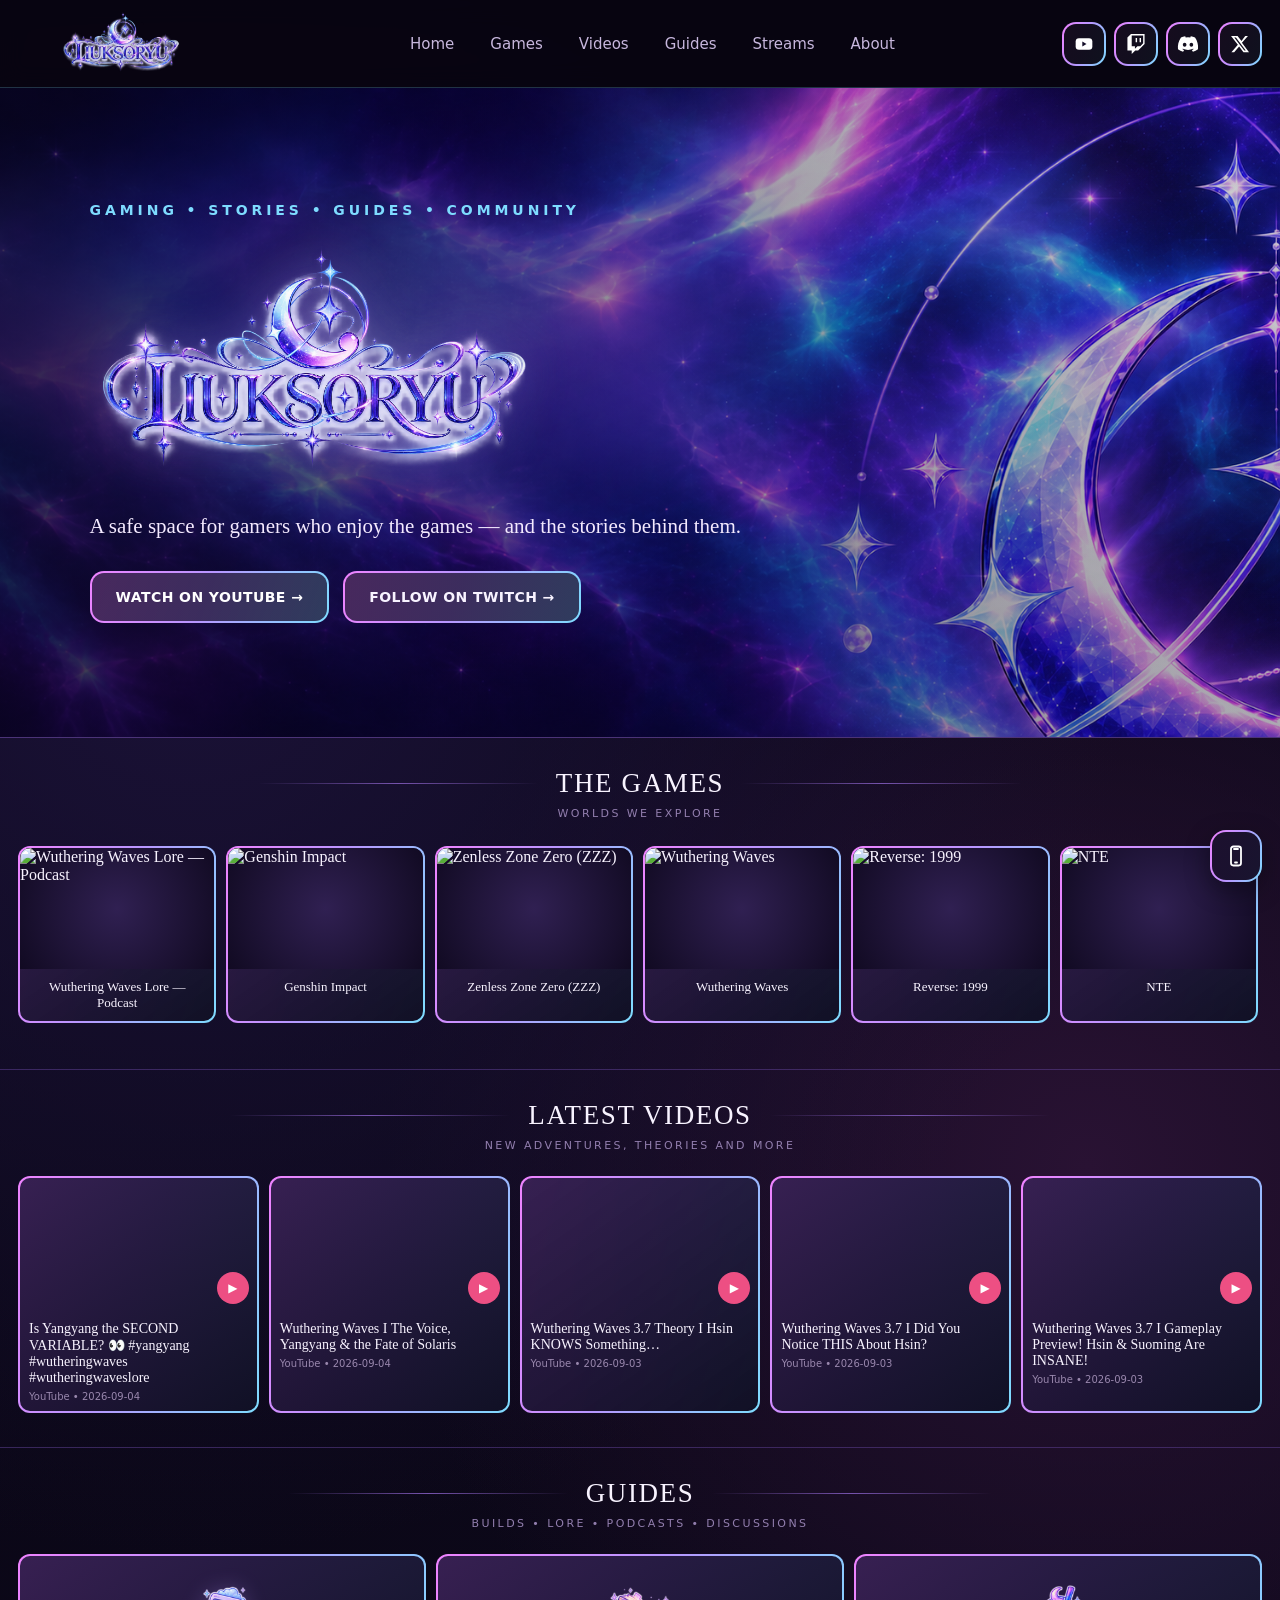
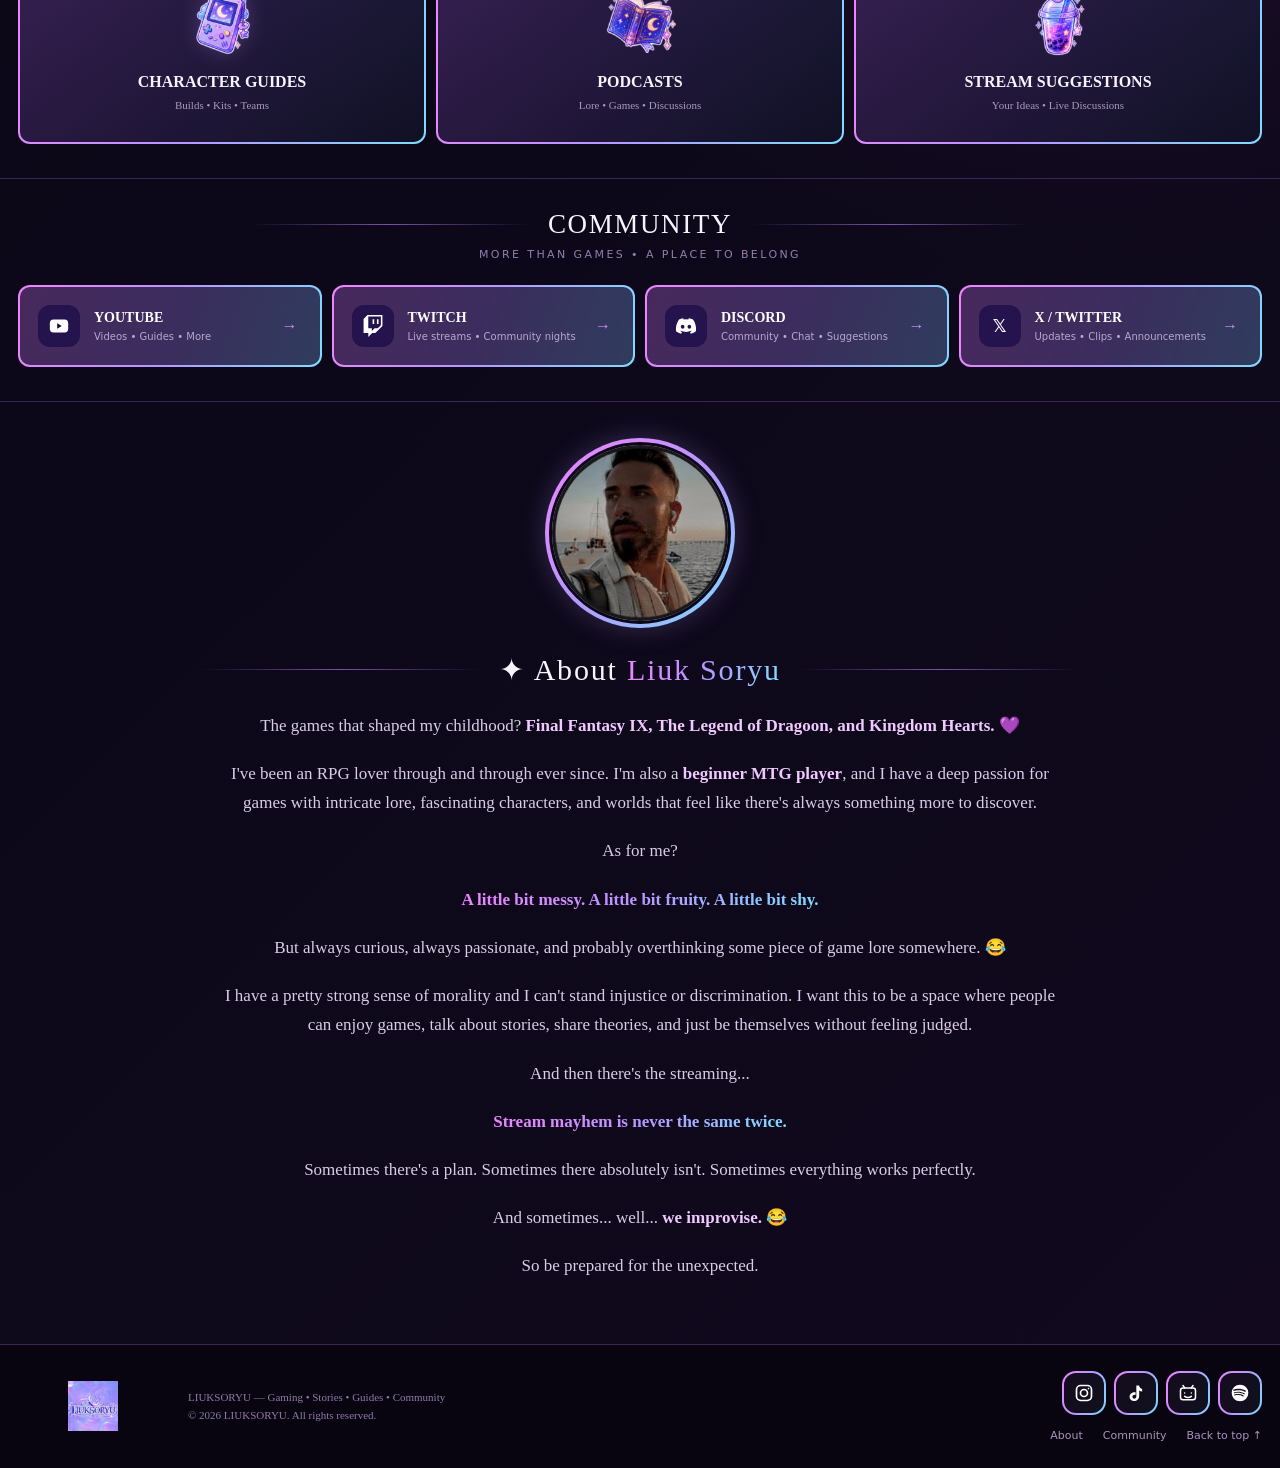
==== commit 9b8a34e7: "Finalize matching X header icon" ====
--- a/index.html
+++ b/index.html
@@ -1,2 +1,2 @@
 <!doctype html><html lang="en"><head><meta charset="utf-8"><meta name="viewport" content="width=device-width,initial-scale=1"><meta name="description" content="LIUKSORYU — Gacha games, stories, guides, theories, streams and community."><title>LIUKSORYU — Gaming • Stories • Guides • Community</title><style>:root{--bg:#090615;--panel:#130d28;--line:#5b3e91;--text:#f8f3ff;--muted:#b8a8d0;--pink:#ef83ff;--lav:#b896ff;--blue:#7edcff;--max:1460px}*{box-sizing:border-box}html{scroll-behavior:smooth}body{margin:0;background:radial-gradient(circle at 15% 20%,#1b1238 0,transparent 35%),radial-gradient(circle at 85% 38%,#291233 0,transparent 32%),linear-gradient(135deg,var(--bg),#0c0819 55%,#12091e);color:var(--text);font-family:Georgia,'Times New Roman',serif}a{color:inherit;text-decoration:none}.shell{width:min(calc(100% - 36px),var(--max));margin:auto}.topbar{height:88px;background:rgba(8,5,16,.94);border-bottom:1px solid rgba(126,220,255,.22);position:sticky;top:0;z-index:20;backdrop-filter:blur(12px)}.nav{height:88px;display:flex;align-items:center;gap:30px}.brand{display:flex;align-items:center;min-width:225px}.brand img{width:205px;height:68px;object-fit:contain;user-select:none;pointer-events:none}.links{display:flex;gap:36px;margin:auto;font:15px system-ui,sans-serif;color:#c7b7dd}.links a:hover{color:var(--pink)}.socials{display:flex;gap:8px}.social{width:44px;height:44px;border:1px solid #4b3378;border-radius:14px;display:grid;place-items:center;color:#fff}.social svg{width:20px;height:20px;display:block;overflow:visible}.social:hover{border-color:var(--pink);color:#fff}.hero{min-height:650px;background-image:url('Background.png');background-size:cover;background-position:center center;position:relative;display:flex;align-items:center;overflow:hidden;border-bottom:1px solid #4b3378}.hero:before{content:'';position:absolute;inset:0;background:linear-gradient(90deg,rgba(8,4,24,.70) 0%,rgba(8,4,24,.34) 48%,rgba(8,4,24,.08) 100%),linear-gradient(180deg,rgba(8,4,24,.10),rgba(8,4,24,.28));}.hero-content{position:relative;padding:72px 0;width:min(850px,100%);margin-left:7%;}.eyebrow{font:800 14px system-ui,sans-serif;letter-spacing:.28em;color:var(--blue);margin-bottom:24px}.hero-logo{width:min(700px,96%);height:auto;max-height:250px;object-fit:contain;object-position:left center;display:block;filter:drop-shadow(0 0 24px rgba(184,150,255,.35));margin-bottom:18px;user-select:none;pointer-events:none}.hero p{max-width:700px;color:#f4eaff;font-size:21px;line-height:1.55;margin:0 0 28px}.actions{display:flex;gap:14px;flex-wrap:wrap}.btn{padding:16px 24px;border:1px solid #67449a;border-radius:14px;background:rgba(25,15,48,.75);font:800 14px system-ui;letter-spacing:.03em;display:inline-flex;align-items:center;justify-content:center;gap:12px}.btn-icon{width:22px;height:22px;display:block;flex:0 0 22px}.btn.primary .btn-icon{color:#fff}.btn:hover{transform:translateY(-2px)}.btn.primary{background:linear-gradient(135deg,#f18aff,#a8a0ff);color:#160b22;border-color:transparent;box-shadow:0 12px 35px rgba(214,124,255,.22)}.section{padding:30px 0 34px;border-bottom:1px solid rgba(91,62,145,.55)}.section-title{display:flex;align-items:center;gap:18px;justify-content:center}.section-title h2{margin:0;font-size:27px;letter-spacing:.06em;font-weight:500}.rule{height:1px;flex:1;max-width:280px;background:linear-gradient(90deg,transparent,#7653ad,transparent)}.section-sub{text-align:center;margin:8px 0 24px;color:#927eae;font:11px system-ui;letter-spacing:.22em}.games{display:grid;grid-template-columns:repeat(6,1fr);gap:10px}.card{border:1px solid #543986;background:linear-gradient(145deg,rgba(30,18,58,.82),rgba(12,8,28,.92));border-radius:12px;overflow:hidden;transition:.2s}.card:hover{transform:translateY(-3px);border-color:#b56cff;box-shadow:0 12px 35px rgba(128,67,190,.2)}.image-slot{aspect-ratio:16/10;position:relative;background:radial-gradient(circle,#302052,#110a22);display:grid;place-items:center}.image-slot::after{content:'YOUR IMAGE';font:700 10px system-ui;letter-spacing:.18em;color:#806c9c}.image-slot.has-image::after{display:none}.image-slot img{width:100%;height:100%;object-fit:cover;display:block;position:absolute;inset:0}.game-name{padding:10px;text-align:center;font-size:13px;min-height:38px}.videos{display:grid;grid-template-columns:repeat(5,1fr);gap:10px}.video .image-slot{aspect-ratio:16/9}.video .image-slot::after{display:none!important;content:none!important}.play{position:absolute;z-index:2;right:8px;bottom:8px;width:32px;height:32px;border-radius:50%;background:#ed4f83;display:grid;place-items:center;font:12px system-ui;color:#fff}.video-info{padding:9px}.video-title{font-size:14px}.video-meta{color:#9987ad;font:10px system-ui;margin-top:5px}.guides{display:grid;grid-template-columns:repeat(3,minmax(0,1fr));gap:10px}.guide .image-slot{aspect-ratio:1.7}.guide-overlay{padding:18px;text-align:center}.guide{min-height:190px;display:flex;align-items:stretch}.guide .image-slot{display:none}.guide-overlay{width:100%;padding:28px 20px;display:flex;flex-direction:column;align-items:center;justify-content:center;text-align:center}.guide-icon{font-size:30px;line-height:1;color:var(--lav);margin-bottom:10px}.guide-overlay h3{font-size:16px;margin:0 0 8px}.guide-overlay p{color:#b8a8d0;font-size:11px;line-height:1.45;margin:0}.guide-icon{font-size:25px;color:var(--lav)}.guide-overlay h3{font-size:16px;margin:7px 0}.guide-overlay p{color:#a999bc;font-size:11px;margin:0}.community{display:grid;grid-template-columns:repeat(4,1fr);gap:10px}.community-card{padding:18px;display:grid;grid-template-columns:44px 1fr 20px;align-items:center;gap:12px}.community-icon{width:42px;height:42px;border-radius:12px;display:grid;place-items:center;background:#24134c;color:#fff;font:700 17px system-ui}.community-icon svg{width:22px;height:22px;display:block}.community-card h3{margin:0;font-size:14px}.community-card p{margin:5px 0 0;color:#9f8caf;font:10px system-ui}.community-arrow{color:#d58bff}.footer{padding:26px 0;background:#080511}.footer-inner{display:flex;justify-content:space-between;align-items:center}.footer-brand{display:flex;align-items:center;gap:20px}.footer-brand img{width:150px;height:50px;object-fit:contain;user-select:none;pointer-events:none}.footer-copy{color:#8f7ba9;font-size:11px;line-height:1.7}.footer-links{display:flex;gap:20px;color:#a993bd;font:11px system-ui}@media(max-width:900px){.games{grid-template-columns:repeat(3,1fr)}.videos{grid-template-columns:repeat(2,1fr)}.guides,.community{grid-template-columns:repeat(2,1fr)}.links{gap:15px}}@media(max-width:600px){.shell{width:calc(100% - 22px)}.topbar,.nav{height:64px}.brand{min-width:0}.brand img{width:125px}.links{display:none}.social{width:38px;height:38px}.hero{min-height:560px;background-position:center center}.hero-content{padding:50px 0;margin-left:0}.hero p{font-size:16px}.hero-logo{width:100%;height:135px}.games{grid-template-columns:repeat(2,1fr)}.videos{grid-template-columns:1fr}.guides,.community{grid-template-columns:1fr}.section-title h2{font-size:20px}.footer-inner,.footer-brand{align-items:flex-start;flex-direction:column}.footer-links{flex-wrap:wrap}}
-.card{border:2px solid transparent;background:linear-gradient(145deg,rgba(30,18,58,.88),rgba(12,8,28,.96)) padding-box,linear-gradient(110deg,#ef83ff 0%,#b896ff 48%,#7edcff 100%) border-box}.card:hover{border-color:transparent;background:linear-gradient(145deg,rgba(43,23,76,.96),rgba(18,10,40,.98)) padding-box,linear-gradient(110deg,#ef83ff 0%,#c39cff 48%,#8de5ff 100%) border-box;box-shadow:0 0 18px rgba(239,131,255,.28),0 0 38px rgba(126,220,255,.16),0 14px 38px rgba(128,67,190,.25)}.btn{border:2px solid transparent;background:linear-gradient(rgba(25,15,48,.78),rgba(25,15,48,.78)) padding-box,linear-gradient(110deg,#ef83ff 0%,#b896ff 48%,#7edcff 100%) border-box}.btn:hover{border-color:transparent;background:linear-gradient(110deg,#ef83ff 0%,#b896ff 48%,#7edcff 100%) padding-box,linear-gradient(110deg,#ef83ff 0%,#b896ff 48%,#7edcff 100%) border-box;box-shadow:0 0 20px rgba(239,131,255,.35),0 0 42px rgba(126,220,255,.18);color:#160b22}.btn:not(.primary):hover .btn-icon{color:#fff}.btn.primary{border:2px solid transparent;background:linear-gradient(110deg,#f18aff 0%,#a8a0ff 55%,#8bdcff 100%) padding-box,linear-gradient(110deg,#ef83ff 0%,#b896ff 48%,#7edcff 100%) border-box}.btn.primary:hover{background:linear-gradient(110deg,#f49aff 0%,#b7adff 55%,#9be5ff 100%) padding-box,linear-gradient(110deg,#ef83ff 0%,#b896ff 48%,#7edcff 100%) border-box;box-shadow:0 0 22px rgba(239,131,255,.42),0 0 46px rgba(126,220,255,.2),0 12px 35px rgba(214,124,255,.3)}.social{border:2px solid transparent;background:linear-gradient(rgba(8,5,16,.94),rgba(8,5,16,.94)) padding-box,linear-gradient(110deg,#ef83ff 0%,#b896ff 48%,#7edcff 100%) border-box}.social:hover{border-color:transparent;background:linear-gradient(rgba(25,15,48,.96),rgba(25,15,48,.96)) padding-box,linear-gradient(110deg,#ef83ff 0%,#b896ff 48%,#7edcff 100%) border-box;box-shadow:0 0 16px rgba(239,131,255,.3),0 0 30px rgba(126,220,255,.12);color:#fff}.community-card{border:2px solid transparent;background:linear-gradient(110deg,#f18aff 0%,#a8a0ff 55%,#8bdcff 100%) padding-box,linear-gradient(110deg,#ef83ff 0%,#b896ff 48%,#7edcff 100%) border-box;color:#160b22}.community-card .community-icon{background:rgba(45,18,75,.94);color:#fff}.community-card .community-arrow{color:#160b22}.community-card:hover{border-color:transparent;background:linear-gradient(110deg,#f49aff 0%,#b7adff 55%,#9be5ff 100%) padding-box,linear-gradient(110deg,#ef83ff 0%,#b896ff 48%,#7edcff 100%) border-box;color:#160b22;box-shadow:0 0 22px rgba(239,131,255,.42),0 0 46px rgba(126,220,255,.2),0 12px 35px rgba(214,124,255,.3)}.community-card:hover .community-icon{color:#fff}.community-card h3{color:#160b22}.community-card p{color:#392653}.community-card .community-arrow{color:#160b22}.btn.primary{background:linear-gradient(rgba(25,15,48,.78),rgba(25,15,48,.78)) padding-box,linear-gradient(110deg,#ef83ff 0%,#b896ff 48%,#7edcff 100%) border-box;color:#fff;box-shadow:none}.btn.primary:hover{background:linear-gradient(110deg,#ef83ff 0%,#b896ff 48%,#7edcff 100%) padding-box,linear-gradient(110deg,#ef83ff 0%,#b896ff 48%,#7edcff 100%) border-box;color:#160b22;box-shadow:0 0 22px rgba(239,131,255,.42),0 0 46px rgba(126,220,255,.2),0 12px 35px rgba(214,124,255,.3)}.btn.primary:hover .btn-icon{color:#fff}.community-card{border:2px solid transparent;background:linear-gradient(rgba(25,15,48,.78),rgba(25,15,48,.78)) padding-box,linear-gradient(110deg,#ef83ff 0%,#b896ff 48%,#7edcff 100%) border-box;color:#fff}.community-card .community-icon{background:#24134c;color:#fff}.community-card h3{color:#fff}.community-card p{color:#b8a8d0}.community-card .community-arrow{color:#d58bff}.community-card:hover{border-color:transparent;background:linear-gradient(110deg,#ef83ff 0%,#b896ff 48%,#7edcff 100%) padding-box,linear-gradient(110deg,#ef83ff 0%,#b896ff 48%,#7edcff 100%) border-box;color:#160b22;box-shadow:0 0 22px rgba(239,131,255,.42),0 0 46px rgba(126,220,255,.2),0 12px 35px rgba(214,124,255,.3)}.community-card:hover h3{color:#160b22}.community-card:hover p{color:#392653}.community-card:hover .community-arrow{color:#160b22}.community-card:hover .community-icon{color:#fff}.games{display:flex;gap:10px;overflow-x:auto;overflow-y:hidden;scroll-snap-type:x mandatory;scroll-behavior:smooth;padding:2px 2px 12px;-webkit-overflow-scrolling:touch;scrollbar-width:thin;scrollbar-color:#7653ad transparent}.games::-webkit-scrollbar{height:7px}.games::-webkit-scrollbar-track{background:transparent}.games::-webkit-scrollbar-thumb{background:linear-gradient(90deg,#ef83ff,#b896ff,#7edcff);border-radius:99px}.games .card{flex:0 0 calc((100% - 50px)/6);min-width:180px;scroll-snap-align:start}.games .card .image-slot{aspect-ratio:16/10}.games .game-name{font-weight:500}@media(max-width:900px){.games .card{flex-basis:calc((100% - 20px)/3);min-width:170px}}@media(max-width:600px){html{scroll-padding-top:70px}body{overflow-x:hidden;-webkit-text-size-adjust:100%}.shell{width:calc(100% - 22px)}.topbar,.nav{height:64px}.brand img{width:108px;height:52px}.header-socials{gap:5px}.header-social{width:36px;height:36px;flex-basis:36px;border-radius:11px}.header-social svg{width:18px;height:18px}.footer-inner{flex-direction:column;align-items:center;gap:18px}.footer-right{width:100%;align-items:center}.footer-socials{justify-content:center;gap:7px}.footer-social{width:42px;height:42px;flex-basis:42px}.footer-links{justify-content:center;flex-wrap:wrap}.guide-card-icon-img{width:64px;height:64px}.hero{min-height:590px}.hero-content{width:100%;padding:54px 0 46px;margin-left:0;text-align:center}.hero-logo{width:100%;max-height:150px;object-position:center;margin:0 auto 16px}.hero p{font-size:16px}.actions{display:grid;grid-template-columns:1fr;gap:10px;width:100%}.btn{width:100%;min-height:52px;padding:14px 18px}.videos{grid-template-columns:1fr}.guides,.community{grid-template-columns:1fr;gap:12px}.games .card{flex:0 0 78%;min-width:0}.section{padding:26px 0 30px}.section-title h2{font-size:20px;white-space:nowrap}.section-sub{font-size:9px;letter-spacing:.18em}.footer-brand img{width:130px;height:44px}.footer-socials{overflow-x:auto;scrollbar-width:none;width:100%;padding:2px 8px 6px}.footer-socials::-webkit-scrollbar{display:none}.community-card{min-height:76px;padding:14px}.game-name{padding:9px}.video-title{font-size:14px;line-height:1.35}.about-copy{font-size:16px;line-height:1.65}.about-section{padding-top:34px}}@media(max-width:360px){.brand img{width:96px}.header-social{width:34px;height:34px}.header-social svg{width:17px;height:17px}.hero-logo{max-height:132px}.hero p{font-size:15px}.section-title h2{font-size:18px}.rule{max-width:48px}.games .card{flex-basis:84%}}@media(any-pointer:coarse){.btn,.header-social,.footer-social,.community-card,.games .card,.video,.guide{min-height:48px}}.about-portrait{width:190px;height:190px;margin:0 auto 24px;border-radius:50%;padding:4px;background:linear-gradient(135deg,#ef83ff,#b896ff,#7edcff);box-shadow:0 0 28px rgba(184,150,255,.24)}.about-portrait img{width:100%;height:100%;display:block;object-fit:cover;border-radius:50%;border:3px solid #0b0716}.about-section .section-title h2{font-size:30px}.about-section .section-title h2 span{background:linear-gradient(110deg,#ef83ff,#b896ff,#7edcff);-webkit-background-clip:text;background-clip:text;color:transparent}.about-wrap{max-width:980px;margin:0 auto;text-align:center}.about-section{padding-top:36px;padding-bottom:44px}.about-copy{max-width:850px;margin:24px auto 0;color:#d9cde8;font-size:17px;line-height:1.72}.about-copy p{margin:0 0 19px}.about-copy strong{color:#f0c9ff}.about-copy p:nth-child(4) strong,.about-copy p:nth-child(8) strong{background:linear-gradient(110deg,#ef83ff,#b896ff,#7edcff);-webkit-background-clip:text;background-clip:text;color:transparent}.footer-right{display:flex;flex-direction:column;align-items:flex-end;gap:14px;min-width:0}.footer-socials{display:flex;gap:8px;align-items:center;justify-content:flex-end;min-width:0}.footer-social{width:44px;height:44px;border:2px solid transparent;border-radius:14px;display:grid;place-items:center;color:#fff;background:linear-gradient(rgba(8,5,16,.94),rgba(8,5,16,.94)) padding-box,linear-gradient(110deg,#ef83ff,#b896ff,#7edcff) border-box;flex:0 0 44px}.footer-social svg{width:20px;height:20px;display:block}.guide-card-icon-img{width:72px;height:72px;object-fit:contain;display:block;margin:0 auto 10px;filter:drop-shadow(0 0 10px rgba(184,150,255,.24))}.guide-overlay .guide-card-icon-img{flex:0 0 auto}.about-section .about-portrait img{content:url('Profile.jpg')}.footer-brand img{content:url('profilediscordcommunity.png')}</style><style id="liuksoryu-mobile-preview-lock">/* LIUKSORYU-MOBILE-PREVIEW-LOCKED */#mobilePreviewToggle{position:fixed;right:18px;bottom:18px;width:52px;height:52px;z-index:2147483646;border:2px solid transparent;border-radius:16px;display:grid;place-items:center;color:#fff;cursor:pointer;background:linear-gradient(rgba(20,12,38,.96),rgba(20,12,38,.96)) padding-box,linear-gradient(110deg,#ef83ff,#b896ff,#7edcff) border-box;box-shadow:0 8px 24px rgba(0,0,0,.35)}#mobilePreviewToggle svg{width:24px;height:24px;display:block;pointer-events:none}#mobilePreviewOverlay{position:fixed;inset:0;z-index:2147483645;display:none;align-items:center;justify-content:center;padding:14px;background:rgba(4,2,12,.8);backdrop-filter:blur(8px)}body.mobile-preview-open{overflow:hidden}body.mobile-preview-open #mobilePreviewOverlay{display:flex}#mobilePreviewDevice{width:min(390px,calc(100vw - 28px));height:min(844px,calc(100vh - 28px));border:7px solid #171022;border-radius:30px;background:#000;box-shadow:0 0 0 2px #6f4b9e,0 25px 80px rgba(0,0,0,.65);overflow:hidden;position:relative}#mobilePreviewLabel{position:absolute;top:0;left:0;right:0;height:30px;z-index:3;background:rgba(12,7,24,.96);color:#d9c7ec;text-align:center;font:700 9px/30px system-ui,sans-serif;letter-spacing:.14em;pointer-events:none}#mobilePreviewFrame{position:absolute;left:0;top:30px;width:100%;height:calc(100% - 30px);border:0;background:#090615}#mobilePreviewClose{position:absolute;top:3px;left:6px;z-index:5;width:24px;height:24px;padding:0;border:0;border-radius:6px;background:rgba(255,255,255,.08);color:#fff;display:grid;place-items:center;font:700 18px/24px system-ui,sans-serif;cursor:pointer}#mobilePreviewClose:hover{background:rgba(239,131,255,.85);color:#160b22}body.mobile-preview-embedded #mobilePreviewToggle,body.mobile-preview-embedded #mobilePreviewOverlay{display:none!important}@media(max-width:600px){#mobilePreviewOverlay{padding:8px}#mobilePreviewDevice{width:calc(100vw - 16px);height:calc(100vh - 16px);border-width:6px;border-radius:24px}#mobilePreviewLabel{height:28px;line-height:28px;padding-left:34px}#mobilePreviewFrame{top:28px;height:calc(100% - 28px)}}</style><style id="liuksoryu-final-social-render-lock">#liuksoryu-final-social-render-lock{display:none}.socials .social{display:grid!important;visibility:visible!important;opacity:1!important;place-items:center!important;overflow:visible!important;width:44px!important;height:44px!important;flex:0 0 44px!important;color:#fff!important}.socials .social svg{display:block!important;visibility:visible!important;opacity:1!important;overflow:visible!important;flex:none!important;fill:currentColor!important}.socials .social[aria-label="Discord"] svg{width:22px!important;height:22px!important}.socials .social[aria-label="Discord"] svg path{fill:currentColor!important;stroke:none!important}.socials .social[aria-label="X"] svg{width:21px!important;height:21px!important}.socials .social[aria-label="X"] .liuksoryu-header-x-asset{width:16px!important;height:16px!important;display:block!important;object-fit:contain!important;flex:none!important;max-width:16px!important;max-height:16px!important}.socials .social[aria-label="X"] svg path{fill:currentColor!important;stroke:none!important}@media(max-width:900px){.socials .social{display:grid!important}.socials .social[aria-label="X"]{display:grid!important}}@media(max-width:600px){.socials{gap:5px!important}.socials .social{width:36px!important;height:36px!important;flex-basis:36px!important;border-radius:11px!important}.socials .social[aria-label="Discord"] svg{width:19px!important;height:19px!important}.socials .social[aria-label="X"] svg{width:18px!important;height:18px!important}.socials .social[aria-label="X"] .liuksoryu-header-x-asset{width:16px!important;height:16px!important;display:block!important;object-fit:contain!important;flex:none!important;max-width:13px!important;max-height:13px!important}}</style><style id="liuksoryu-final-x-visual-bounds">.socials .social[aria-label="X"] .liuksoryu-header-x-asset{width:18px!important;height:18px!important;max-width:18px!important;max-height:18px!important;display:block!important;object-fit:contain!important}@media(max-width:600px){.socials .social[aria-label="X"] .liuksoryu-header-x-asset{width:16px!important;height:16px!important;max-width:16px!important;max-height:16px!important}}</style><style id="liuksoryu-x-geometry-fix">.socials .social[aria-label="X"] .liuksoryu-header-x-asset{width:18px!important;height:18px!important;max-width:none!important;max-height:none!important;display:block!important;object-fit:contain!important;object-position:center!important;flex:none!important;transform:none!important}@media(max-width:600px){.socials .social[aria-label="X"] .liuksoryu-header-x-asset{width:16px!important;height:16px!important;max-width:none!important;max-height:none!important}}</style><style id="liuksoryu-single-x-header-lock">.socials .social[aria-label="X"]{position:relative;overflow:hidden!important}.socials .social[aria-label="X"] .liuksoryu-header-x-asset{width:20px!important;height:20px!important;display:block!important;object-fit:contain!important;object-position:center!important;max-width:none!important;max-height:none!important;margin:0!important;padding:0!important;transform:none!important;flex:none!important}@media(max-width:600px){.socials .social[aria-label="X"] .liuksoryu-header-x-asset{width:18px!important;height:18px!important}}</style></head><body oncontextmenu="return false"><header class="topbar"><div class="shell nav"><a class="brand" href="#top"><img src="LOGO.png" alt="LIUKSORYU" draggable="false"></a><nav class="links"><a href="#top">Home</a><a href="#games">Games</a><a href="#videos">Videos</a><a href="#guides">Guides</a><a href="#community">Streams</a><a href="#about">About</a></nav><div class="socials"><a class="social" href="https://youtube.com/@liuksoryu" target="_blank" rel="noopener" aria-label="YouTube"><svg viewBox="0 0 24 24" aria-hidden="true"><rect x="2" y="5" width="20" height="14" rx="4" fill="#fff"/><path d="M10 9l5 3-5 3V9z" fill="#130d28"/></svg></a><a class="social" href="https://www.twitch.tv/liuksoryu" target="_blank" rel="noopener" aria-label="Twitch"><svg viewBox="0 0 24 24" aria-hidden="true"><path d="M11.571 4.714h1.715v5.143H11.57zm4.715 0H18v5.143h-1.714zM6 0L1.714 4.286v15.428h5.143V24l4.286-4.286h3.428L22.286 12V0zm14.571 11.143l-3.428 3.428h-3.429l-3 3v-3H6.857V1.714h13.714Z" fill="currentColor"/></svg></a><a class="social" href="https://discord.gg/DwHKtRMX2g" target="_blank" rel="noopener" aria-label="Discord"><svg viewBox="0 0 640 512" aria-hidden="true" fill="currentColor"><path d="M524.531,69.836a1.5,1.5,0,0,0-.764-.7A485.065,485.065,0,0,0,404.081,32.03a1.816,1.816,0,0,0-1.923.91,337.461,337.461,0,0,0-14.9,30.6,447.848,447.848,0,0,0-134.426,0,309.541,309.541,0,0,0-15.135-30.6,1.89,1.89,0,0,0-1.924-.91A483.689,483.689,0,0,0,116.085,69.137a1.712,1.712,0,0,0-.788.676C39.068,183.651,18.186,294.69,28.43,404.354a2.016,2.016,0,0,0,.765,1.375A487.666,487.666,0,0,0,176.02,479.918a1.9,1.9,0,0,0,2.063-.676A348.2,348.2,0,0,0,208.12,430.4a1.86,1.86,0,0,0-1.019-2.588,321.173,321.173,0,0,1-45.868-21.853,1.885,1.885,0,0,1-.185-3.126c3.082-2.309,6.166-4.711,9.109-7.137a1.819,1.819,0,0,1,1.9-.256c96.229,43.917,200.41,43.917,295.5,0a1.812,1.812,0,0,1,1.924.233c2.944,2.426,6.027,4.851,9.132,7.16a1.884,1.884,0,0,1-.162,3.126,301.407,301.407,0,0,1-45.89,21.83,1.875,1.875,0,0,0-1,2.611,391.055,391.055,0,0,0,30.014,48.815,1.864,1.864,0,0,0,2.063.7A486.048,486.048,0,0,0,610.7,405.729a1.882,1.882,0,0,0,.765-1.352C623.729,277.594,590.933,167.465,524.531,69.836ZM222.491,337.58c-28.972,0-52.844-26.587-52.844-59.239S193.056,219.1,222.491,219.1c29.665,0,53.306,26.82,52.843,59.239C275.334,310.993,251.924,337.58,222.491,337.58Zm195.38,0c-28.971,0-52.843-26.587-52.843-59.239S388.437,219.1,417.871,219.1c29.667,0,53.307,26.82,52.844,59.239C470.715,310.993,447.538,337.58,417.871,337.58Z"/></svg></a><a class="social" href="https://x.com/LiukSoryu" target="_blank" rel="noopener" aria-label="X"><img class="liuksoryu-header-x-asset" src="X icon.png" alt="X"></a></div></div></header><main id="top"><section class="hero"><div class="shell hero-content"><div class="eyebrow">GAMING • STORIES • GUIDES • COMMUNITY</div><img class="hero-logo" src="LOGO.png" alt="LIUKSORYU" draggable="false"><p>A safe space for gamers who enjoy the games — and the stories behind them.</p><div class="actions"><a class="btn primary" href="https://youtube.com/@liuksoryu" target="_blank" rel="noopener"><span>WATCH ON YOUTUBE →</span></a><a class="btn" href="https://www.twitch.tv/liuksoryu" target="_blank" rel="noopener"><span>FOLLOW ON TWITCH →</span></a></div></div></section><section class="section" id="games"><div class="shell"><div class="section-title"><span class="rule"></span><h2>THE GAMES</h2><span class="rule"></span></div><div class="section-sub">WORLDS WE EXPLORE</div><div class="games"><a class="card game-card" href="https://youtube.com/playlist?list=PLSjzzcfb3AwA" target="_blank" rel="noopener"><div class="image-slot has-image"><img src="https://i.ytimg.com/vi/buaKyKTyHcs/hqdefault.jpg" alt="Wuthering Waves Lore — Podcast" loading="lazy"></div><div class="game-name">Wuthering Waves Lore — Podcast</div></a><a class="card game-card" href="https://youtube.com/playlist?list=PL3gT64ipuP2Q4oL7gny6-uQTKGX6vrA9h" target="_blank" rel="noopener"><div class="image-slot has-image"><img src="https://i.ytimg.com/vi/e9zxQj__UNQ/hqdefault.jpg" alt="Genshin Impact" loading="lazy"></div><div class="game-name">Genshin Impact</div></a><a class="card game-card" href="https://youtube.com/playlist?list=PL3gT64ipuP2TJ-7CqMaOkUabLrfCJ112_" target="_blank" rel="noopener"><div class="image-slot has-image"><img src="https://i.ytimg.com/vi/bbF8ns-IEn8/hqdefault.jpg" alt="Zenless Zone Zero (ZZZ)" loading="lazy"></div><div class="game-name">Zenless Zone Zero (ZZZ)</div></a><a class="card game-card" href="https://youtube.com/playlist?list=PLBU_IiYBDS9c" target="_blank" rel="noopener"><div class="image-slot has-image"><img src="https://i.ytimg.com/vi/buaKyKTyHcs/hqdefault.jpg" alt="Wuthering Waves" loading="lazy"></div><div class="game-name">Wuthering Waves</div></a><a class="card game-card" href="https://youtube.com/playlist?list=PL3gT64ipuP2S-_KTvJ0oJDdQIDpuDGAwq" target="_blank" rel="noopener"><div class="image-slot has-image"><img src="https://i.ytimg.com/vi/KXiaRsn7OdE/hqdefault.jpg" alt="Reverse: 1999" loading="lazy"></div><div class="game-name">Reverse: 1999</div></a><a class="card game-card" href="https://youtube.com/playlist?list=PLRiUfBOoP20M" target="_blank" rel="noopener"><div class="image-slot has-image"><img src="https://i.ytimg.com/vi/DL7o0Tpr-g8/hqdefault.jpg" alt="NTE" loading="lazy"></div><div class="game-name">NTE</div></a><a class="card game-card" href="https://youtube.com/playlist?list=PLHqebmkOvcn4" target="_blank" rel="noopener"><div class="image-slot has-image"><img src="https://i.ytimg.com/vi/oruzenZEnco/hqdefault.jpg" alt="Chaos Zero Nightmare" loading="lazy"></div><div class="game-name">Chaos Zero Nightmare</div></a><a class="card game-card" href="https://youtube.com/playlist?list=PLNf6kMa6gAa8" target="_blank" rel="noopener"><div class="image-slot has-image"><img src="https://i.ytimg.com/vi/7Zz461qlnbs/hqdefault.jpg" alt="Arknights: Endfield" loading="lazy"></div><div class="game-name">Arknights: Endfield</div></a><a class="card game-card" href="https://youtube.com/playlist?list=PLH_i2bw4m1HI" target="_blank" rel="noopener"><div class="image-slot has-image"><img src="https://i.ytimg.com/vi/3K3PF7XmgOU/hqdefault.jpg" alt="Honkai Star Rail" loading="lazy"></div><div class="game-name">Honkai Star Rail</div></a><a class="card game-card" href="#"><div class="image-slot has-image"><img src="profilediscordcommunity.png" alt="LIUKSORYU community" loading="lazy"></div><div class="game-name">And More To Come…</div></a></div></div></section><section class="section" id="videos"><div class="shell"><div class="section-title"><span class="rule"></span><h2>LATEST VIDEOS</h2><span class="rule"></span></div><div class="section-sub">NEW ADVENTURES, THEORIES AND MORE</div><div class="videos"><a class="card video" data-video-card href="#" target="_blank" rel="noopener"><div class="image-slot"><span class="play">▶</span></div><div class="video-info"><div class="video-title">Loading latest video…</div><div class="video-meta">YouTube</div></div></a><a class="card video" data-video-card href="#" target="_blank" rel="noopener"><div class="image-slot"><span class="play">▶</span></div><div class="video-info"><div class="video-title">Loading latest video…</div><div class="video-meta">YouTube</div></div></a><a class="card video" data-video-card href="#" target="_blank" rel="noopener"><div class="image-slot"><span class="play">▶</span></div><div class="video-info"><div class="video-title">Loading latest video…</div><div class="video-meta">YouTube</div></div></a><a class="card video" data-video-card href="#" target="_blank" rel="noopener"><div class="image-slot"><span class="play">▶</span></div><div class="video-info"><div class="video-title">Loading latest video…</div><div class="video-meta">YouTube</div></div></a><a class="card video" data-video-card href="#" target="_blank" rel="noopener"><div class="image-slot"><span class="play">▶</span></div><div class="video-info"><div class="video-title">Loading latest video…</div><div class="video-meta">YouTube</div></div></a></div></div></section><section class="section" id="guides"><div class="shell"><div class="section-title"><span class="rule"></span><h2>GUIDES</h2><span class="rule"></span></div><div class="section-sub">BUILDS • LORE • PODCASTS • DISCUSSIONS</div><div class="guides"><a class="card guide" href="character-guides.html"><div class="guide-overlay"><img class="guide-card-icon-img" src="GuidesLiuksoryu.png" alt="LIUKSORYU Guides"><h3>CHARACTER GUIDES</h3><p>Builds • Kits • Teams</p></div></a><a class="card guide" href="podcasts.html"><div class="guide-overlay"><div class="guide-icon"><img src="Lore.png" alt="Lore podcast artwork" style="width:72px;height:72px;object-fit:contain;display:block"></div><h3>PODCASTS</h3><p>Lore • Games • Discussions</p></div></a><a class="card guide" href="stream-suggestions.html"><div class="guide-overlay"><div class="guide-icon"><img src="bobas friends.png" alt="Boba's Friends artwork" style="width:72px;height:72px;object-fit:contain;display:block"></div><h3>STREAM SUGGESTIONS</h3><p>Your Ideas • Live Discussions</p></div></a></div></div></section><section class="section" id="community"><div class="shell"><div class="section-title"><span class="rule"></span><h2>COMMUNITY</h2><span class="rule"></span></div><div class="section-sub">MORE THAN GAMES • A PLACE TO BELONG</div><div class="community"><a class="card community-card" href="https://youtube.com/@liuksoryu" target="_blank" rel="noopener"><div class="community-icon"><svg viewBox="0 0 24 24" aria-hidden="true"><rect x="2" y="5" width="20" height="14" rx="4" fill="currentColor"/><path d="M10 9l5 3-5 3V9z" fill="#130d28"/></svg></div><div><h3>YOUTUBE</h3><p>Videos • Guides • More</p></div><div class="community-arrow">→</div></a><a class="card community-card" href="https://www.twitch.tv/liuksoryu" target="_blank" rel="noopener"><div class="community-icon"><svg viewBox="0 0 24 24" aria-hidden="true" fill="currentColor"><path d="M11.571 4.714h1.715v5.143H11.57zm4.715 0H18v5.143h-1.714zM6 0L1.714 4.286v15.428h5.143V24l4.286-4.286h3.428L22.286 12V0zm14.571 11.143l-3.428 3.428h-3.429l-3 3v-3H6.857V1.714h13.714Z"/></svg></div><div><h3>TWITCH</h3><p>Live streams • Community nights</p></div><div class="community-arrow">→</div></a><a class="card community-card" href="https://discord.gg/DwHKtRMX2g" target="_blank" rel="noopener"><div class="community-icon"><svg viewBox="0 0 640 512" aria-hidden="true" fill="currentColor"><path d="M524.531,69.836a1.5,1.5,0,0,0-.764-.7A485.065,485.065,0,0,0,404.081,32.03a1.816,1.816,0,0,0-1.923.91,337.461,337.461,0,0,0-14.9,30.6,447.848,447.848,0,0,0-134.426,0,309.541,309.541,0,0,0-15.135-30.6,1.89,1.89,0,0,0-1.924-.91A483.689,483.689,0,0,0,116.085,69.137a1.712,1.712,0,0,0-.788.676C39.068,183.651,18.186,294.69,28.43,404.354a2.016,2.016,0,0,0,.765,1.375A487.666,487.666,0,0,0,176.02,479.918a1.9,1.9,0,0,0,2.063-.676A348.2,348.2,0,0,0,208.12,430.4a1.86,1.86,0,0,0-1.019-2.588,321.173,321.173,0,0,1-45.868-21.853,1.885,1.885,0,0,1-.185-3.126c3.082-2.309,6.166-4.711,9.109-7.137a1.819,1.819,0,0,1,1.9-.256c96.229,43.917,200.41,43.917,295.5,0a1.812,1.812,0,0,1,1.924.233c2.944,2.426,6.027,4.851,9.132,7.16a1.884,1.884,0,0,1-.162,3.126,301.407,301.407,0,0,1-45.89,21.83,1.875,1.875,0,0,0-1,2.611,391.055,391.055,0,0,0,30.014,48.815,1.864,1.864,0,0,0,2.063.7A486.048,486.048,0,0,0,610.7,405.729a1.882,1.882,0,0,0,.765-1.352C623.729,277.594,590.933,167.465,524.531,69.836ZM222.491,337.58c-28.972,0-52.844-26.587-52.844-59.239S193.056,219.1,222.491,219.1c29.665,0,53.306,26.82,52.843,59.239C275.334,310.993,251.924,337.58,222.491,337.58Zm195.38,0c-28.971,0-52.843-26.587-52.843-59.239S388.437,219.1,417.871,219.1c29.667,0,53.307,26.82,52.844,59.239C470.715,310.993,447.538,337.58,417.871,337.58Z"/></svg></div><div><h3>DISCORD</h3><p>Community • Chat • Suggestions</p></div><div class="community-arrow">→</div></a><a class="card community-card" href="https://x.com/LiukSoryu" target="_blank" rel="noopener"><div class="community-icon">𝕏</div><div><h3>X / TWITTER</h3><p>Updates • Clips • Announcements</p></div><div class="community-arrow">→</div></a></div></div></section><section class="section about-section" id="about"><div class="shell"><div class="about-wrap"><div class="about-portrait"><img src="Profile.jpg" alt="Liuk Soryu"></div><div class="section-title"><span class="rule"></span><h2>✦ About <span>Liuk Soryu</span></h2><span class="rule"></span></div><div class="about-copy"><p>The games that shaped my childhood? <strong>Final Fantasy IX, The Legend of Dragoon, and Kingdom Hearts.</strong> 💜</p><p>I've been an RPG lover through and through ever since. I'm also a <strong>beginner MTG player</strong>, and I have a deep passion for games with intricate lore, fascinating characters, and worlds that feel like there's always something more to discover.</p><p>As for me?</p><p><strong>A little bit messy. A little bit fruity. A little bit shy.</strong></p><p>But always curious, always passionate, and probably overthinking some piece of game lore somewhere. 😂</p><p>I have a pretty strong sense of morality and I can't stand injustice or discrimination. I want this to be a space where people can enjoy games, talk about stories, share theories, and just be themselves without feeling judged.</p><p>And then there's the streaming...</p><p><strong>Stream mayhem is never the same twice.</strong></p><p>Sometimes there's a plan. Sometimes there absolutely isn't. Sometimes everything works perfectly.</p><p>And sometimes... well... <strong>we improvise.</strong> 😂</p><p>So be prepared for the unexpected.</p></div></div></div></section></main><footer class="footer"><div class="shell footer-inner"><div class="footer-brand"><img src="profilediscordcommunity.png" alt="LIUKSORYU" draggable="false"><div class="footer-copy">LIUKSORYU — Gaming • Stories • Guides • Community<br>© 2026 LIUKSORYU. All rights reserved.</div></div><div class="footer-right"><div class="footer-socials"><a class="footer-social" href="https://www.instagram.com/liuksoryu/" target="_blank" rel="noopener" aria-label="Instagram"><svg viewBox="0 0 24 24" aria-hidden="true" fill="none" stroke="currentColor" stroke-width="2"><rect x="3" y="3" width="18" height="18" rx="5"/><circle cx="12" cy="12" r="4.2"/><circle cx="17.4" cy="6.7" r="1" fill="currentColor" stroke="none"/></svg></a><a class="footer-social" href="https://www.tiktok.com/@liuk.soryu?lang=en" target="_blank" rel="noopener" aria-label="TikTok"><svg viewBox="0 0 24 24" aria-hidden="true" fill="currentColor"><path d="M15.7 3c.4 2.1 1.6 3.5 3.7 4.1v3.1c-1.3-.1-2.5-.5-3.6-1.2v6.4c0 4-2.6 6.3-6.1 6.3-3.2 0-5.4-2.2-5.4-5.1 0-3.3 2.7-5.5 6.2-5.5.3 0 .7 0 1 .1v3.1c-.3-.1-.7-.2-1-.2-1.7 0-2.8 1-2.8 2.5 0 1.3.9 2.3 2.2 2.3 1.5 0 2.5-1 2.5-3V3h3.3z"/></svg></a><a class="footer-social" href="https://space.bilibili.com/3707055856683500?spm_id_from=333.1387.0.0" target="_blank" rel="noopener" aria-label="Bilibili"><svg viewBox="0 0 24 24" aria-hidden="true" fill="none" stroke="currentColor" stroke-width="1.8"><rect x="3" y="6" width="18" height="14" rx="3"/><path d="M8 6 6 3m10 3 2-3M8 12h.01M16 12h.01M8 16c1.2 1 2.4 1.4 4 1.4s2.8-.4 4-1.4" stroke-linecap="round"/></svg></a><a class="footer-social" href="https://open.spotify.com/show/3Fa75fsoqh2IGwPEzOxyUg" target="_blank" rel="noopener" aria-label="Spotify"><svg viewBox="0 0 24 24" aria-hidden="true" fill="currentColor"><path d="M12 2a10 10 0 1 0 0 20 10 10 0 0 0 0-20zm4.4 13.9c-.2.3-.6.4-.9.2-2.6-1.6-5.9-2-9.8-1.1-.4.1-.7-.1-.8-.5-.1-.4.1-.7.5-.8 4.2-1 7.8-.6 10.7 1.2.4.2.5.6.3 1zm1.2-2.6c-.2.4-.7.5-1 .3-3-1.8-7.5-2.3-11-1.2-.4.1-.8-.1-.9-.5-.1-.4.1-.8.5-.9 4-1.2 8.9-.6 12.2 1.4.4.2.5.7.2.9zm.1-2.7C14.1 8.5 8.3 8.3 5 9.4c-.5.2-1.1-.1-1.1-.6-.2-.5.1-1 .6-1.1 3.8-1.2 10.2-1 14.1 1.4.4.3.6.8.3 1.2-.3.4-.8.6-1.3.3z"/></svg></a></div><div class="footer-links"><a href="#about">About</a><a href="#community">Community</a><a href="#top">Back to top ↑</a></div></div></div></footer><script>async function loadLatestVideos(){try{const r=await fetch('videos.json?v='+Date.now(),{cache:'no-store'});if(!r.ok)throw new Error('videos.json unavailable');const videos=await r.json();document.querySelectorAll('[data-video-card]').forEach((card,i)=>{const v=videos[i];if(!v){card.style.display='none';return}card.style.display='';card.href=v.url;card.querySelector('.video-title').textContent=v.title;card.querySelector('.video-meta').textContent=v.meta||'YouTube';const slot=card.querySelector('.image-slot');slot.style.backgroundImage=`url(\"${v.thumbnail}\")`;slot.style.backgroundSize='cover';slot.style.backgroundPosition='center';slot.style.backgroundRepeat='no-repeat'})}catch(e){console.warn('Latest videos could not be loaded:',e)}}loadLatestVideos();</script><div id="mobilePreviewOverlay" aria-hidden="true"><div id="mobilePreviewDevice"><div id="mobilePreviewLabel">MOBILE PREVIEW</div><button id="mobilePreviewClose" type="button" aria-label="Close mobile preview">×</button><iframe id="mobilePreviewFrame" title="LIUKSORYU mobile preview"></iframe></div></div><button id="mobilePreviewToggle" type="button" aria-label="Open mobile preview" title="Open mobile preview"><svg viewBox="0 0 24 24" fill="none" stroke="currentColor" stroke-width="1.8" stroke-linecap="round"><rect x="7" y="2.5" width="10" height="19" rx="2.4"/><path d="M10 5h4M11 18.5h2"/></svg></button><script id="liuksoryu-mobile-preview-script">(function(){var b=document.getElementById('mobilePreviewToggle'),o=document.getElementById('mobilePreviewOverlay'),f=document.getElementById('mobilePreviewFrame'),c=document.getElementById('mobilePreviewClose');if(!b||!o||!f)return;if(new URLSearchParams(location.search).has('mobile-preview')){document.body.classList.add('mobile-preview-embedded');return;}function close(){document.body.classList.remove('mobile-preview-open');o.setAttribute('aria-hidden','true');}function open(){document.body.classList.add('mobile-preview-open');o.setAttribute('aria-hidden','false');if(!f.src){f.src=location.href.split('#')[0].split('?')[0]+'?mobile-preview=1';}}b.addEventListener('click',function(e){e.preventDefault();e.stopPropagation();document.body.classList.contains('mobile-preview-open')?close():open();});c&&c.addEventListener('click',function(e){e.preventDefault();e.stopPropagation();close();});o.addEventListener('click',function(e){if(e.target===o)close();});document.addEventListener('keydown',function(e){if(e.key==='Escape')close();});})();</script></body></html>
+.card{border:2px solid transparent;background:linear-gradient(145deg,rgba(30,18,58,.88),rgba(12,8,28,.96)) padding-box,linear-gradient(110deg,#ef83ff 0%,#b896ff 48%,#7edcff 100%) border-box}.card:hover{border-color:transparent;background:linear-gradient(145deg,rgba(43,23,76,.96),rgba(18,10,40,.98)) padding-box,linear-gradient(110deg,#ef83ff 0%,#c39cff 48%,#8de5ff 100%) border-box;box-shadow:0 0 18px rgba(239,131,255,.28),0 0 38px rgba(126,220,255,.16),0 14px 38px rgba(128,67,190,.25)}.btn{border:2px solid transparent;background:linear-gradient(rgba(25,15,48,.78),rgba(25,15,48,.78)) padding-box,linear-gradient(110deg,#ef83ff 0%,#b896ff 48%,#7edcff 100%) border-box}.btn:hover{border-color:transparent;background:linear-gradient(110deg,#ef83ff 0%,#b896ff 48%,#7edcff 100%) padding-box,linear-gradient(110deg,#ef83ff 0%,#b896ff 48%,#7edcff 100%) border-box;box-shadow:0 0 20px rgba(239,131,255,.35),0 0 42px rgba(126,220,255,.18);color:#160b22}.btn:not(.primary):hover .btn-icon{color:#fff}.btn.primary{border:2px solid transparent;background:linear-gradient(110deg,#f18aff 0%,#a8a0ff 55%,#8bdcff 100%) padding-box,linear-gradient(110deg,#ef83ff 0%,#b896ff 48%,#7edcff 100%) border-box}.btn.primary:hover{background:linear-gradient(110deg,#f49aff 0%,#b7adff 55%,#9be5ff 100%) padding-box,linear-gradient(110deg,#ef83ff 0%,#b896ff 48%,#7edcff 100%) border-box;box-shadow:0 0 22px rgba(239,131,255,.42),0 0 46px rgba(126,220,255,.2),0 12px 35px rgba(214,124,255,.3)}.social{border:2px solid transparent;background:linear-gradient(rgba(8,5,16,.94),rgba(8,5,16,.94)) padding-box,linear-gradient(110deg,#ef83ff 0%,#b896ff 48%,#7edcff 100%) border-box}.social:hover{border-color:transparent;background:linear-gradient(rgba(25,15,48,.96),rgba(25,15,48,.96)) padding-box,linear-gradient(110deg,#ef83ff 0%,#b896ff 48%,#7edcff 100%) border-box;box-shadow:0 0 16px rgba(239,131,255,.3),0 0 30px rgba(126,220,255,.12);color:#fff}.community-card{border:2px solid transparent;background:linear-gradient(110deg,#f18aff 0%,#a8a0ff 55%,#8bdcff 100%) padding-box,linear-gradient(110deg,#ef83ff 0%,#b896ff 48%,#7edcff 100%) border-box;color:#160b22}.community-card .community-icon{background:rgba(45,18,75,.94);color:#fff}.community-card .community-arrow{color:#160b22}.community-card:hover{border-color:transparent;background:linear-gradient(110deg,#f49aff 0%,#b7adff 55%,#9be5ff 100%) padding-box,linear-gradient(110deg,#ef83ff 0%,#b896ff 48%,#7edcff 100%) border-box;color:#160b22;box-shadow:0 0 22px rgba(239,131,255,.42),0 0 46px rgba(126,220,255,.2),0 12px 35px rgba(214,124,255,.3)}.community-card:hover .community-icon{color:#fff}.community-card h3{color:#160b22}.community-card p{color:#392653}.community-card .community-arrow{color:#160b22}.btn.primary{background:linear-gradient(rgba(25,15,48,.78),rgba(25,15,48,.78)) padding-box,linear-gradient(110deg,#ef83ff 0%,#b896ff 48%,#7edcff 100%) border-box;color:#fff;box-shadow:none}.btn.primary:hover{background:linear-gradient(110deg,#ef83ff 0%,#b896ff 48%,#7edcff 100%) padding-box,linear-gradient(110deg,#ef83ff 0%,#b896ff 48%,#7edcff 100%) border-box;color:#160b22;box-shadow:0 0 22px rgba(239,131,255,.42),0 0 46px rgba(126,220,255,.2),0 12px 35px rgba(214,124,255,.3)}.btn.primary:hover .btn-icon{color:#fff}.community-card{border:2px solid transparent;background:linear-gradient(rgba(25,15,48,.78),rgba(25,15,48,.78)) padding-box,linear-gradient(110deg,#ef83ff 0%,#b896ff 48%,#7edcff 100%) border-box;color:#fff}.community-card .community-icon{background:#24134c;color:#fff}.community-card h3{color:#fff}.community-card p{color:#b8a8d0}.community-card .community-arrow{color:#d58bff}.community-card:hover{border-color:transparent;background:linear-gradient(110deg,#ef83ff 0%,#b896ff 48%,#7edcff 100%) padding-box,linear-gradient(110deg,#ef83ff 0%,#b896ff 48%,#7edcff 100%) border-box;color:#160b22;box-shadow:0 0 22px rgba(239,131,255,.42),0 0 46px rgba(126,220,255,.2),0 12px 35px rgba(214,124,255,.3)}.community-card:hover h3{color:#160b22}.community-card:hover p{color:#392653}.community-card:hover .community-arrow{color:#160b22}.community-card:hover .community-icon{color:#fff}.games{display:flex;gap:10px;overflow-x:auto;overflow-y:hidden;scroll-snap-type:x mandatory;scroll-behavior:smooth;padding:2px 2px 12px;-webkit-overflow-scrolling:touch;scrollbar-width:thin;scrollbar-color:#7653ad transparent}.games::-webkit-scrollbar{height:7px}.games::-webkit-scrollbar-track{background:transparent}.games::-webkit-scrollbar-thumb{background:linear-gradient(90deg,#ef83ff,#b896ff,#7edcff);border-radius:99px}.games .card{flex:0 0 calc((100% - 50px)/6);min-width:180px;scroll-snap-align:start}.games .card .image-slot{aspect-ratio:16/10}.games .game-name{font-weight:500}@media(max-width:900px){.games .card{flex-basis:calc((100% - 20px)/3);min-width:170px}}@media(max-width:600px){html{scroll-padding-top:70px}body{overflow-x:hidden;-webkit-text-size-adjust:100%}.shell{width:calc(100% - 22px)}.topbar,.nav{height:64px}.brand img{width:108px;height:52px}.header-socials{gap:5px}.header-social{width:36px;height:36px;flex-basis:36px;border-radius:11px}.header-social svg{width:18px;height:18px}.footer-inner{flex-direction:column;align-items:center;gap:18px}.footer-right{width:100%;align-items:center}.footer-socials{justify-content:center;gap:7px}.footer-social{width:42px;height:42px;flex-basis:42px}.footer-links{justify-content:center;flex-wrap:wrap}.guide-card-icon-img{width:64px;height:64px}.hero{min-height:590px}.hero-content{width:100%;padding:54px 0 46px;margin-left:0;text-align:center}.hero-logo{width:100%;max-height:150px;object-position:center;margin:0 auto 16px}.hero p{font-size:16px}.actions{display:grid;grid-template-columns:1fr;gap:10px;width:100%}.btn{width:100%;min-height:52px;padding:14px 18px}.videos{grid-template-columns:1fr}.guides,.community{grid-template-columns:1fr;gap:12px}.games .card{flex:0 0 78%;min-width:0}.section{padding:26px 0 30px}.section-title h2{font-size:20px;white-space:nowrap}.section-sub{font-size:9px;letter-spacing:.18em}.footer-brand img{width:130px;height:44px}.footer-socials{overflow-x:auto;scrollbar-width:none;width:100%;padding:2px 8px 6px}.footer-socials::-webkit-scrollbar{display:none}.community-card{min-height:76px;padding:14px}.game-name{padding:9px}.video-title{font-size:14px;line-height:1.35}.about-copy{font-size:16px;line-height:1.65}.about-section{padding-top:34px}}@media(max-width:360px){.brand img{width:96px}.header-social{width:34px;height:34px}.header-social svg{width:17px;height:17px}.hero-logo{max-height:132px}.hero p{font-size:15px}.section-title h2{font-size:18px}.rule{max-width:48px}.games .card{flex-basis:84%}}@media(any-pointer:coarse){.btn,.header-social,.footer-social,.community-card,.games .card,.video,.guide{min-height:48px}}.about-portrait{width:190px;height:190px;margin:0 auto 24px;border-radius:50%;padding:4px;background:linear-gradient(135deg,#ef83ff,#b896ff,#7edcff);box-shadow:0 0 28px rgba(184,150,255,.24)}.about-portrait img{width:100%;height:100%;display:block;object-fit:cover;border-radius:50%;border:3px solid #0b0716}.about-section .section-title h2{font-size:30px}.about-section .section-title h2 span{background:linear-gradient(110deg,#ef83ff,#b896ff,#7edcff);-webkit-background-clip:text;background-clip:text;color:transparent}.about-wrap{max-width:980px;margin:0 auto;text-align:center}.about-section{padding-top:36px;padding-bottom:44px}.about-copy{max-width:850px;margin:24px auto 0;color:#d9cde8;font-size:17px;line-height:1.72}.about-copy p{margin:0 0 19px}.about-copy strong{color:#f0c9ff}.about-copy p:nth-child(4) strong,.about-copy p:nth-child(8) strong{background:linear-gradient(110deg,#ef83ff,#b896ff,#7edcff);-webkit-background-clip:text;background-clip:text;color:transparent}.footer-right{display:flex;flex-direction:column;align-items:flex-end;gap:14px;min-width:0}.footer-socials{display:flex;gap:8px;align-items:center;justify-content:flex-end;min-width:0}.footer-social{width:44px;height:44px;border:2px solid transparent;border-radius:14px;display:grid;place-items:center;color:#fff;background:linear-gradient(rgba(8,5,16,.94),rgba(8,5,16,.94)) padding-box,linear-gradient(110deg,#ef83ff,#b896ff,#7edcff) border-box;flex:0 0 44px}.footer-social svg{width:20px;height:20px;display:block}.guide-card-icon-img{width:72px;height:72px;object-fit:contain;display:block;margin:0 auto 10px;filter:drop-shadow(0 0 10px rgba(184,150,255,.24))}.guide-overlay .guide-card-icon-img{flex:0 0 auto}.about-section .about-portrait img{content:url('Profile.jpg')}.footer-brand img{content:url('profilediscordcommunity.png')}</style><style id="liuksoryu-mobile-preview-lock">/* LIUKSORYU-MOBILE-PREVIEW-LOCKED */#mobilePreviewToggle{position:fixed;right:18px;bottom:18px;width:52px;height:52px;z-index:2147483646;border:2px solid transparent;border-radius:16px;display:grid;place-items:center;color:#fff;cursor:pointer;background:linear-gradient(rgba(20,12,38,.96),rgba(20,12,38,.96)) padding-box,linear-gradient(110deg,#ef83ff,#b896ff,#7edcff) border-box;box-shadow:0 8px 24px rgba(0,0,0,.35)}#mobilePreviewToggle svg{width:24px;height:24px;display:block;pointer-events:none}#mobilePreviewOverlay{position:fixed;inset:0;z-index:2147483645;display:none;align-items:center;justify-content:center;padding:14px;background:rgba(4,2,12,.8);backdrop-filter:blur(8px)}body.mobile-preview-open{overflow:hidden}body.mobile-preview-open #mobilePreviewOverlay{display:flex}#mobilePreviewDevice{width:min(390px,calc(100vw - 28px));height:min(844px,calc(100vh - 28px));border:7px solid #171022;border-radius:30px;background:#000;box-shadow:0 0 0 2px #6f4b9e,0 25px 80px rgba(0,0,0,.65);overflow:hidden;position:relative}#mobilePreviewLabel{position:absolute;top:0;left:0;right:0;height:30px;z-index:3;background:rgba(12,7,24,.96);color:#d9c7ec;text-align:center;font:700 9px/30px system-ui,sans-serif;letter-spacing:.14em;pointer-events:none}#mobilePreviewFrame{position:absolute;left:0;top:30px;width:100%;height:calc(100% - 30px);border:0;background:#090615}#mobilePreviewClose{position:absolute;top:3px;left:6px;z-index:5;width:24px;height:24px;padding:0;border:0;border-radius:6px;background:rgba(255,255,255,.08);color:#fff;display:grid;place-items:center;font:700 18px/24px system-ui,sans-serif;cursor:pointer}#mobilePreviewClose:hover{background:rgba(239,131,255,.85);color:#160b22}body.mobile-preview-embedded #mobilePreviewToggle,body.mobile-preview-embedded #mobilePreviewOverlay{display:none!important}@media(max-width:600px){#mobilePreviewOverlay{padding:8px}#mobilePreviewDevice{width:calc(100vw - 16px);height:calc(100vh - 16px);border-width:6px;border-radius:24px}#mobilePreviewLabel{height:28px;line-height:28px;padding-left:34px}#mobilePreviewFrame{top:28px;height:calc(100% - 28px)}}</style><style id="liuksoryu-final-social-render-lock">#liuksoryu-final-social-render-lock{display:none}.socials .social{display:grid!important;visibility:visible!important;opacity:1!important;place-items:center!important;overflow:visible!important;width:44px!important;height:44px!important;flex:0 0 44px!important;color:#fff!important}.socials .social svg{display:block!important;visibility:visible!important;opacity:1!important;overflow:visible!important;flex:none!important;fill:currentColor!important}.socials .social[aria-label="Discord"] svg{width:22px!important;height:22px!important}.socials .social[aria-label="Discord"] svg path{fill:currentColor!important;stroke:none!important}.socials .social[aria-label="X"] svg{width:21px!important;height:21px!important}.socials .social[aria-label="X"] .liuksoryu-header-x-asset{width:16px!important;height:16px!important;display:block!important;object-fit:contain!important;flex:none!important;max-width:16px!important;max-height:16px!important}.socials .social[aria-label="X"] svg path{fill:currentColor!important;stroke:none!important}@media(max-width:900px){.socials .social{display:grid!important}.socials .social[aria-label="X"]{display:grid!important}}@media(max-width:600px){.socials{gap:5px!important}.socials .social{width:36px!important;height:36px!important;flex-basis:36px!important;border-radius:11px!important}.socials .social[aria-label="Discord"] svg{width:19px!important;height:19px!important}.socials .social[aria-label="X"] svg{width:18px!important;height:18px!important}.socials .social[aria-label="X"] .liuksoryu-header-x-asset{width:16px!important;height:16px!important;display:block!important;object-fit:contain!important;flex:none!important;max-width:13px!important;max-height:13px!important}}</style><style id="liuksoryu-final-x-svg-lock">.socials .social[aria-label="X"] svg{width:20px!important;height:20px!important;display:block!important;fill:currentColor!important;overflow:visible!important}@media(max-width:600px){.socials .social[aria-label="X"] svg{width:18px!important;height:18px!important}}</style></head><body oncontextmenu="return false"><header class="topbar"><div class="shell nav"><a class="brand" href="#top"><img src="LOGO.png" alt="LIUKSORYU" draggable="false"></a><nav class="links"><a href="#top">Home</a><a href="#games">Games</a><a href="#videos">Videos</a><a href="#guides">Guides</a><a href="#community">Streams</a><a href="#about">About</a></nav><div class="socials"><a class="social" href="https://youtube.com/@liuksoryu" target="_blank" rel="noopener" aria-label="YouTube"><svg viewBox="0 0 24 24" aria-hidden="true"><rect x="2" y="5" width="20" height="14" rx="4" fill="#fff"/><path d="M10 9l5 3-5 3V9z" fill="#130d28"/></svg></a><a class="social" href="https://www.twitch.tv/liuksoryu" target="_blank" rel="noopener" aria-label="Twitch"><svg viewBox="0 0 24 24" aria-hidden="true"><path d="M11.571 4.714h1.715v5.143H11.57zm4.715 0H18v5.143h-1.714zM6 0L1.714 4.286v15.428h5.143V24l4.286-4.286h3.428L22.286 12V0zm14.571 11.143l-3.428 3.428h-3.429l-3 3v-3H6.857V1.714h13.714Z" fill="currentColor"/></svg></a><a class="social" href="https://discord.gg/DwHKtRMX2g" target="_blank" rel="noopener" aria-label="Discord"><svg viewBox="0 0 640 512" aria-hidden="true" fill="currentColor"><path d="M524.531,69.836a1.5,1.5,0,0,0-.764-.7A485.065,485.065,0,0,0,404.081,32.03a1.816,1.816,0,0,0-1.923.91,337.461,337.461,0,0,0-14.9,30.6,447.848,447.848,0,0,0-134.426,0,309.541,309.541,0,0,0-15.135-30.6,1.89,1.89,0,0,0-1.924-.91A483.689,483.689,0,0,0,116.085,69.137a1.712,1.712,0,0,0-.788.676C39.068,183.651,18.186,294.69,28.43,404.354a2.016,2.016,0,0,0,.765,1.375A487.666,487.666,0,0,0,176.02,479.918a1.9,1.9,0,0,0,2.063-.676A348.2,348.2,0,0,0,208.12,430.4a1.86,1.86,0,0,0-1.019-2.588,321.173,321.173,0,0,1-45.868-21.853,1.885,1.885,0,0,1-.185-3.126c3.082-2.309,6.166-4.711,9.109-7.137a1.819,1.819,0,0,1,1.9-.256c96.229,43.917,200.41,43.917,295.5,0a1.812,1.812,0,0,1,1.924.233c2.944,2.426,6.027,4.851,9.132,7.16a1.884,1.884,0,0,1-.162,3.126,301.407,301.407,0,0,1-45.89,21.83,1.875,1.875,0,0,0-1,2.611,391.055,391.055,0,0,0,30.014,48.815,1.864,1.864,0,0,0,2.063.7A486.048,486.048,0,0,0,610.7,405.729a1.882,1.882,0,0,0,.765-1.352C623.729,277.594,590.933,167.465,524.531,69.836ZM222.491,337.58c-28.972,0-52.844-26.587-52.844-59.239S193.056,219.1,222.491,219.1c29.665,0,53.306,26.82,52.843,59.239C275.334,310.993,251.924,337.58,222.491,337.58Zm195.38,0c-28.971,0-52.843-26.587-52.843-59.239S388.437,219.1,417.871,219.1c29.667,0,53.307,26.82,52.844,59.239C470.715,310.993,447.538,337.58,417.871,337.58Z"/></svg></a><a class="social" href="https://x.com/LiukSoryu" target="_blank" rel="noopener" aria-label="X"><svg viewBox="0 0 24 24" aria-hidden="true" fill="currentColor"><path d="M18.244 2.25h3.308l-7.227 8.26 8.502 11.24H16.17l-5.214-6.817-5.963 6.817H1.684l7.73-8.835L1.254 2.25H9.08l4.713 6.231L18.244 2.25Zm-1.161 17.52h1.833L7.084 4.126H5.117L17.083 19.77Z"/></svg></a></div></div></header><main id="top"><section class="hero"><div class="shell hero-content"><div class="eyebrow">GAMING • STORIES • GUIDES • COMMUNITY</div><img class="hero-logo" src="LOGO.png" alt="LIUKSORYU" draggable="false"><p>A safe space for gamers who enjoy the games — and the stories behind them.</p><div class="actions"><a class="btn primary" href="https://youtube.com/@liuksoryu" target="_blank" rel="noopener"><span>WATCH ON YOUTUBE →</span></a><a class="btn" href="https://www.twitch.tv/liuksoryu" target="_blank" rel="noopener"><span>FOLLOW ON TWITCH →</span></a></div></div></section><section class="section" id="games"><div class="shell"><div class="section-title"><span class="rule"></span><h2>THE GAMES</h2><span class="rule"></span></div><div class="section-sub">WORLDS WE EXPLORE</div><div class="games"><a class="card game-card" href="https://youtube.com/playlist?list=PLSjzzcfb3AwA" target="_blank" rel="noopener"><div class="image-slot has-image"><img src="https://i.ytimg.com/vi/buaKyKTyHcs/hqdefault.jpg" alt="Wuthering Waves Lore — Podcast" loading="lazy"></div><div class="game-name">Wuthering Waves Lore — Podcast</div></a><a class="card game-card" href="https://youtube.com/playlist?list=PL3gT64ipuP2Q4oL7gny6-uQTKGX6vrA9h" target="_blank" rel="noopener"><div class="image-slot has-image"><img src="https://i.ytimg.com/vi/e9zxQj__UNQ/hqdefault.jpg" alt="Genshin Impact" loading="lazy"></div><div class="game-name">Genshin Impact</div></a><a class="card game-card" href="https://youtube.com/playlist?list=PL3gT64ipuP2TJ-7CqMaOkUabLrfCJ112_" target="_blank" rel="noopener"><div class="image-slot has-image"><img src="https://i.ytimg.com/vi/bbF8ns-IEn8/hqdefault.jpg" alt="Zenless Zone Zero (ZZZ)" loading="lazy"></div><div class="game-name">Zenless Zone Zero (ZZZ)</div></a><a class="card game-card" href="https://youtube.com/playlist?list=PLBU_IiYBDS9c" target="_blank" rel="noopener"><div class="image-slot has-image"><img src="https://i.ytimg.com/vi/buaKyKTyHcs/hqdefault.jpg" alt="Wuthering Waves" loading="lazy"></div><div class="game-name">Wuthering Waves</div></a><a class="card game-card" href="https://youtube.com/playlist?list=PL3gT64ipuP2S-_KTvJ0oJDdQIDpuDGAwq" target="_blank" rel="noopener"><div class="image-slot has-image"><img src="https://i.ytimg.com/vi/KXiaRsn7OdE/hqdefault.jpg" alt="Reverse: 1999" loading="lazy"></div><div class="game-name">Reverse: 1999</div></a><a class="card game-card" href="https://youtube.com/playlist?list=PLRiUfBOoP20M" target="_blank" rel="noopener"><div class="image-slot has-image"><img src="https://i.ytimg.com/vi/DL7o0Tpr-g8/hqdefault.jpg" alt="NTE" loading="lazy"></div><div class="game-name">NTE</div></a><a class="card game-card" href="https://youtube.com/playlist?list=PLHqebmkOvcn4" target="_blank" rel="noopener"><div class="image-slot has-image"><img src="https://i.ytimg.com/vi/oruzenZEnco/hqdefault.jpg" alt="Chaos Zero Nightmare" loading="lazy"></div><div class="game-name">Chaos Zero Nightmare</div></a><a class="card game-card" href="https://youtube.com/playlist?list=PLNf6kMa6gAa8" target="_blank" rel="noopener"><div class="image-slot has-image"><img src="https://i.ytimg.com/vi/7Zz461qlnbs/hqdefault.jpg" alt="Arknights: Endfield" loading="lazy"></div><div class="game-name">Arknights: Endfield</div></a><a class="card game-card" href="https://youtube.com/playlist?list=PLH_i2bw4m1HI" target="_blank" rel="noopener"><div class="image-slot has-image"><img src="https://i.ytimg.com/vi/3K3PF7XmgOU/hqdefault.jpg" alt="Honkai Star Rail" loading="lazy"></div><div class="game-name">Honkai Star Rail</div></a><a class="card game-card" href="#"><div class="image-slot has-image"><img src="profilediscordcommunity.png" alt="LIUKSORYU community" loading="lazy"></div><div class="game-name">And More To Come…</div></a></div></div></section><section class="section" id="videos"><div class="shell"><div class="section-title"><span class="rule"></span><h2>LATEST VIDEOS</h2><span class="rule"></span></div><div class="section-sub">NEW ADVENTURES, THEORIES AND MORE</div><div class="videos"><a class="card video" data-video-card href="#" target="_blank" rel="noopener"><div class="image-slot"><span class="play">▶</span></div><div class="video-info"><div class="video-title">Loading latest video…</div><div class="video-meta">YouTube</div></div></a><a class="card video" data-video-card href="#" target="_blank" rel="noopener"><div class="image-slot"><span class="play">▶</span></div><div class="video-info"><div class="video-title">Loading latest video…</div><div class="video-meta">YouTube</div></div></a><a class="card video" data-video-card href="#" target="_blank" rel="noopener"><div class="image-slot"><span class="play">▶</span></div><div class="video-info"><div class="video-title">Loading latest video…</div><div class="video-meta">YouTube</div></div></a><a class="card video" data-video-card href="#" target="_blank" rel="noopener"><div class="image-slot"><span class="play">▶</span></div><div class="video-info"><div class="video-title">Loading latest video…</div><div class="video-meta">YouTube</div></div></a><a class="card video" data-video-card href="#" target="_blank" rel="noopener"><div class="image-slot"><span class="play">▶</span></div><div class="video-info"><div class="video-title">Loading latest video…</div><div class="video-meta">YouTube</div></div></a></div></div></section><section class="section" id="guides"><div class="shell"><div class="section-title"><span class="rule"></span><h2>GUIDES</h2><span class="rule"></span></div><div class="section-sub">BUILDS • LORE • PODCASTS • DISCUSSIONS</div><div class="guides"><a class="card guide" href="character-guides.html"><div class="guide-overlay"><img class="guide-card-icon-img" src="GuidesLiuksoryu.png" alt="LIUKSORYU Guides"><h3>CHARACTER GUIDES</h3><p>Builds • Kits • Teams</p></div></a><a class="card guide" href="podcasts.html"><div class="guide-overlay"><div class="guide-icon"><img src="Lore.png" alt="Lore podcast artwork" style="width:72px;height:72px;object-fit:contain;display:block"></div><h3>PODCASTS</h3><p>Lore • Games • Discussions</p></div></a><a class="card guide" href="stream-suggestions.html"><div class="guide-overlay"><div class="guide-icon"><img src="bobas friends.png" alt="Boba's Friends artwork" style="width:72px;height:72px;object-fit:contain;display:block"></div><h3>STREAM SUGGESTIONS</h3><p>Your Ideas • Live Discussions</p></div></a></div></div></section><section class="section" id="community"><div class="shell"><div class="section-title"><span class="rule"></span><h2>COMMUNITY</h2><span class="rule"></span></div><div class="section-sub">MORE THAN GAMES • A PLACE TO BELONG</div><div class="community"><a class="card community-card" href="https://youtube.com/@liuksoryu" target="_blank" rel="noopener"><div class="community-icon"><svg viewBox="0 0 24 24" aria-hidden="true"><rect x="2" y="5" width="20" height="14" rx="4" fill="currentColor"/><path d="M10 9l5 3-5 3V9z" fill="#130d28"/></svg></div><div><h3>YOUTUBE</h3><p>Videos • Guides • More</p></div><div class="community-arrow">→</div></a><a class="card community-card" href="https://www.twitch.tv/liuksoryu" target="_blank" rel="noopener"><div class="community-icon"><svg viewBox="0 0 24 24" aria-hidden="true" fill="currentColor"><path d="M11.571 4.714h1.715v5.143H11.57zm4.715 0H18v5.143h-1.714zM6 0L1.714 4.286v15.428h5.143V24l4.286-4.286h3.428L22.286 12V0zm14.571 11.143l-3.428 3.428h-3.429l-3 3v-3H6.857V1.714h13.714Z"/></svg></div><div><h3>TWITCH</h3><p>Live streams • Community nights</p></div><div class="community-arrow">→</div></a><a class="card community-card" href="https://discord.gg/DwHKtRMX2g" target="_blank" rel="noopener"><div class="community-icon"><svg viewBox="0 0 640 512" aria-hidden="true" fill="currentColor"><path d="M524.531,69.836a1.5,1.5,0,0,0-.764-.7A485.065,485.065,0,0,0,404.081,32.03a1.816,1.816,0,0,0-1.923.91,337.461,337.461,0,0,0-14.9,30.6,447.848,447.848,0,0,0-134.426,0,309.541,309.541,0,0,0-15.135-30.6,1.89,1.89,0,0,0-1.924-.91A483.689,483.689,0,0,0,116.085,69.137a1.712,1.712,0,0,0-.788.676C39.068,183.651,18.186,294.69,28.43,404.354a2.016,2.016,0,0,0,.765,1.375A487.666,487.666,0,0,0,176.02,479.918a1.9,1.9,0,0,0,2.063-.676A348.2,348.2,0,0,0,208.12,430.4a1.86,1.86,0,0,0-1.019-2.588,321.173,321.173,0,0,1-45.868-21.853,1.885,1.885,0,0,1-.185-3.126c3.082-2.309,6.166-4.711,9.109-7.137a1.819,1.819,0,0,1,1.9-.256c96.229,43.917,200.41,43.917,295.5,0a1.812,1.812,0,0,1,1.924.233c2.944,2.426,6.027,4.851,9.132,7.16a1.884,1.884,0,0,1-.162,3.126,301.407,301.407,0,0,1-45.89,21.83,1.875,1.875,0,0,0-1,2.611,391.055,391.055,0,0,0,30.014,48.815,1.864,1.864,0,0,0,2.063.7A486.048,486.048,0,0,0,610.7,405.729a1.882,1.882,0,0,0,.765-1.352C623.729,277.594,590.933,167.465,524.531,69.836ZM222.491,337.58c-28.972,0-52.844-26.587-52.844-59.239S193.056,219.1,222.491,219.1c29.665,0,53.306,26.82,52.843,59.239C275.334,310.993,251.924,337.58,222.491,337.58Zm195.38,0c-28.971,0-52.843-26.587-52.843-59.239S388.437,219.1,417.871,219.1c29.667,0,53.307,26.82,52.844,59.239C470.715,310.993,447.538,337.58,417.871,337.58Z"/></svg></div><div><h3>DISCORD</h3><p>Community • Chat • Suggestions</p></div><div class="community-arrow">→</div></a><a class="card community-card" href="https://x.com/LiukSoryu" target="_blank" rel="noopener"><div class="community-icon">𝕏</div><div><h3>X / TWITTER</h3><p>Updates • Clips • Announcements</p></div><div class="community-arrow">→</div></a></div></div></section><section class="section about-section" id="about"><div class="shell"><div class="about-wrap"><div class="about-portrait"><img src="Profile.jpg" alt="Liuk Soryu"></div><div class="section-title"><span class="rule"></span><h2>✦ About <span>Liuk Soryu</span></h2><span class="rule"></span></div><div class="about-copy"><p>The games that shaped my childhood? <strong>Final Fantasy IX, The Legend of Dragoon, and Kingdom Hearts.</strong> 💜</p><p>I've been an RPG lover through and through ever since. I'm also a <strong>beginner MTG player</strong>, and I have a deep passion for games with intricate lore, fascinating characters, and worlds that feel like there's always something more to discover.</p><p>As for me?</p><p><strong>A little bit messy. A little bit fruity. A little bit shy.</strong></p><p>But always curious, always passionate, and probably overthinking some piece of game lore somewhere. 😂</p><p>I have a pretty strong sense of morality and I can't stand injustice or discrimination. I want this to be a space where people can enjoy games, talk about stories, share theories, and just be themselves without feeling judged.</p><p>And then there's the streaming...</p><p><strong>Stream mayhem is never the same twice.</strong></p><p>Sometimes there's a plan. Sometimes there absolutely isn't. Sometimes everything works perfectly.</p><p>And sometimes... well... <strong>we improvise.</strong> 😂</p><p>So be prepared for the unexpected.</p></div></div></div></section></main><footer class="footer"><div class="shell footer-inner"><div class="footer-brand"><img src="profilediscordcommunity.png" alt="LIUKSORYU" draggable="false"><div class="footer-copy">LIUKSORYU — Gaming • Stories • Guides • Community<br>© 2026 LIUKSORYU. All rights reserved.</div></div><div class="footer-right"><div class="footer-socials"><a class="footer-social" href="https://www.instagram.com/liuksoryu/" target="_blank" rel="noopener" aria-label="Instagram"><svg viewBox="0 0 24 24" aria-hidden="true" fill="none" stroke="currentColor" stroke-width="2"><rect x="3" y="3" width="18" height="18" rx="5"/><circle cx="12" cy="12" r="4.2"/><circle cx="17.4" cy="6.7" r="1" fill="currentColor" stroke="none"/></svg></a><a class="footer-social" href="https://www.tiktok.com/@liuk.soryu?lang=en" target="_blank" rel="noopener" aria-label="TikTok"><svg viewBox="0 0 24 24" aria-hidden="true" fill="currentColor"><path d="M15.7 3c.4 2.1 1.6 3.5 3.7 4.1v3.1c-1.3-.1-2.5-.5-3.6-1.2v6.4c0 4-2.6 6.3-6.1 6.3-3.2 0-5.4-2.2-5.4-5.1 0-3.3 2.7-5.5 6.2-5.5.3 0 .7 0 1 .1v3.1c-.3-.1-.7-.2-1-.2-1.7 0-2.8 1-2.8 2.5 0 1.3.9 2.3 2.2 2.3 1.5 0 2.5-1 2.5-3V3h3.3z"/></svg></a><a class="footer-social" href="https://space.bilibili.com/3707055856683500?spm_id_from=333.1387.0.0" target="_blank" rel="noopener" aria-label="Bilibili"><svg viewBox="0 0 24 24" aria-hidden="true" fill="none" stroke="currentColor" stroke-width="1.8"><rect x="3" y="6" width="18" height="14" rx="3"/><path d="M8 6 6 3m10 3 2-3M8 12h.01M16 12h.01M8 16c1.2 1 2.4 1.4 4 1.4s2.8-.4 4-1.4" stroke-linecap="round"/></svg></a><a class="footer-social" href="https://open.spotify.com/show/3Fa75fsoqh2IGwPEzOxyUg" target="_blank" rel="noopener" aria-label="Spotify"><svg viewBox="0 0 24 24" aria-hidden="true" fill="currentColor"><path d="M12 2a10 10 0 1 0 0 20 10 10 0 0 0 0-20zm4.4 13.9c-.2.3-.6.4-.9.2-2.6-1.6-5.9-2-9.8-1.1-.4.1-.7-.1-.8-.5-.1-.4.1-.7.5-.8 4.2-1 7.8-.6 10.7 1.2.4.2.5.6.3 1zm1.2-2.6c-.2.4-.7.5-1 .3-3-1.8-7.5-2.3-11-1.2-.4.1-.8-.1-.9-.5-.1-.4.1-.8.5-.9 4-1.2 8.9-.6 12.2 1.4.4.2.5.7.2.9zm.1-2.7C14.1 8.5 8.3 8.3 5 9.4c-.5.2-1.1-.1-1.1-.6-.2-.5.1-1 .6-1.1 3.8-1.2 10.2-1 14.1 1.4.4.3.6.8.3 1.2-.3.4-.8.6-1.3.3z"/></svg></a></div><div class="footer-links"><a href="#about">About</a><a href="#community">Community</a><a href="#top">Back to top ↑</a></div></div></div></footer><script>async function loadLatestVideos(){try{const r=await fetch('videos.json?v='+Date.now(),{cache:'no-store'});if(!r.ok)throw new Error('videos.json unavailable');const videos=await r.json();document.querySelectorAll('[data-video-card]').forEach((card,i)=>{const v=videos[i];if(!v){card.style.display='none';return}card.style.display='';card.href=v.url;card.querySelector('.video-title').textContent=v.title;card.querySelector('.video-meta').textContent=v.meta||'YouTube';const slot=card.querySelector('.image-slot');slot.style.backgroundImage=`url(\"${v.thumbnail}\")`;slot.style.backgroundSize='cover';slot.style.backgroundPosition='center';slot.style.backgroundRepeat='no-repeat'})}catch(e){console.warn('Latest videos could not be loaded:',e)}}loadLatestVideos();</script><div id="mobilePreviewOverlay" aria-hidden="true"><div id="mobilePreviewDevice"><div id="mobilePreviewLabel">MOBILE PREVIEW</div><button id="mobilePreviewClose" type="button" aria-label="Close mobile preview">×</button><iframe id="mobilePreviewFrame" title="LIUKSORYU mobile preview"></iframe></div></div><button id="mobilePreviewToggle" type="button" aria-label="Open mobile preview" title="Open mobile preview"><svg viewBox="0 0 24 24" fill="none" stroke="currentColor" stroke-width="1.8" stroke-linecap="round"><rect x="7" y="2.5" width="10" height="19" rx="2.4"/><path d="M10 5h4M11 18.5h2"/></svg></button><script id="liuksoryu-mobile-preview-script">(function(){var b=document.getElementById('mobilePreviewToggle'),o=document.getElementById('mobilePreviewOverlay'),f=document.getElementById('mobilePreviewFrame'),c=document.getElementById('mobilePreviewClose');if(!b||!o||!f)return;if(new URLSearchParams(location.search).has('mobile-preview')){document.body.classList.add('mobile-preview-embedded');return;}function close(){document.body.classList.remove('mobile-preview-open');o.setAttribute('aria-hidden','true');}function open(){document.body.classList.add('mobile-preview-open');o.setAttribute('aria-hidden','false');if(!f.src){f.src=location.href.split('#')[0].split('?')[0]+'?mobile-preview=1';}}b.addEventListener('click',function(e){e.preventDefault();e.stopPropagation();document.body.classList.contains('mobile-preview-open')?close():open();});c&&c.addEventListener('click',function(e){e.preventDefault();e.stopPropagation();close();});o.addEventListener('click',function(e){if(e.target===o)close();});document.addEventListener('keydown',function(e){if(e.key==='Escape')close();});})();</script></body></html>
